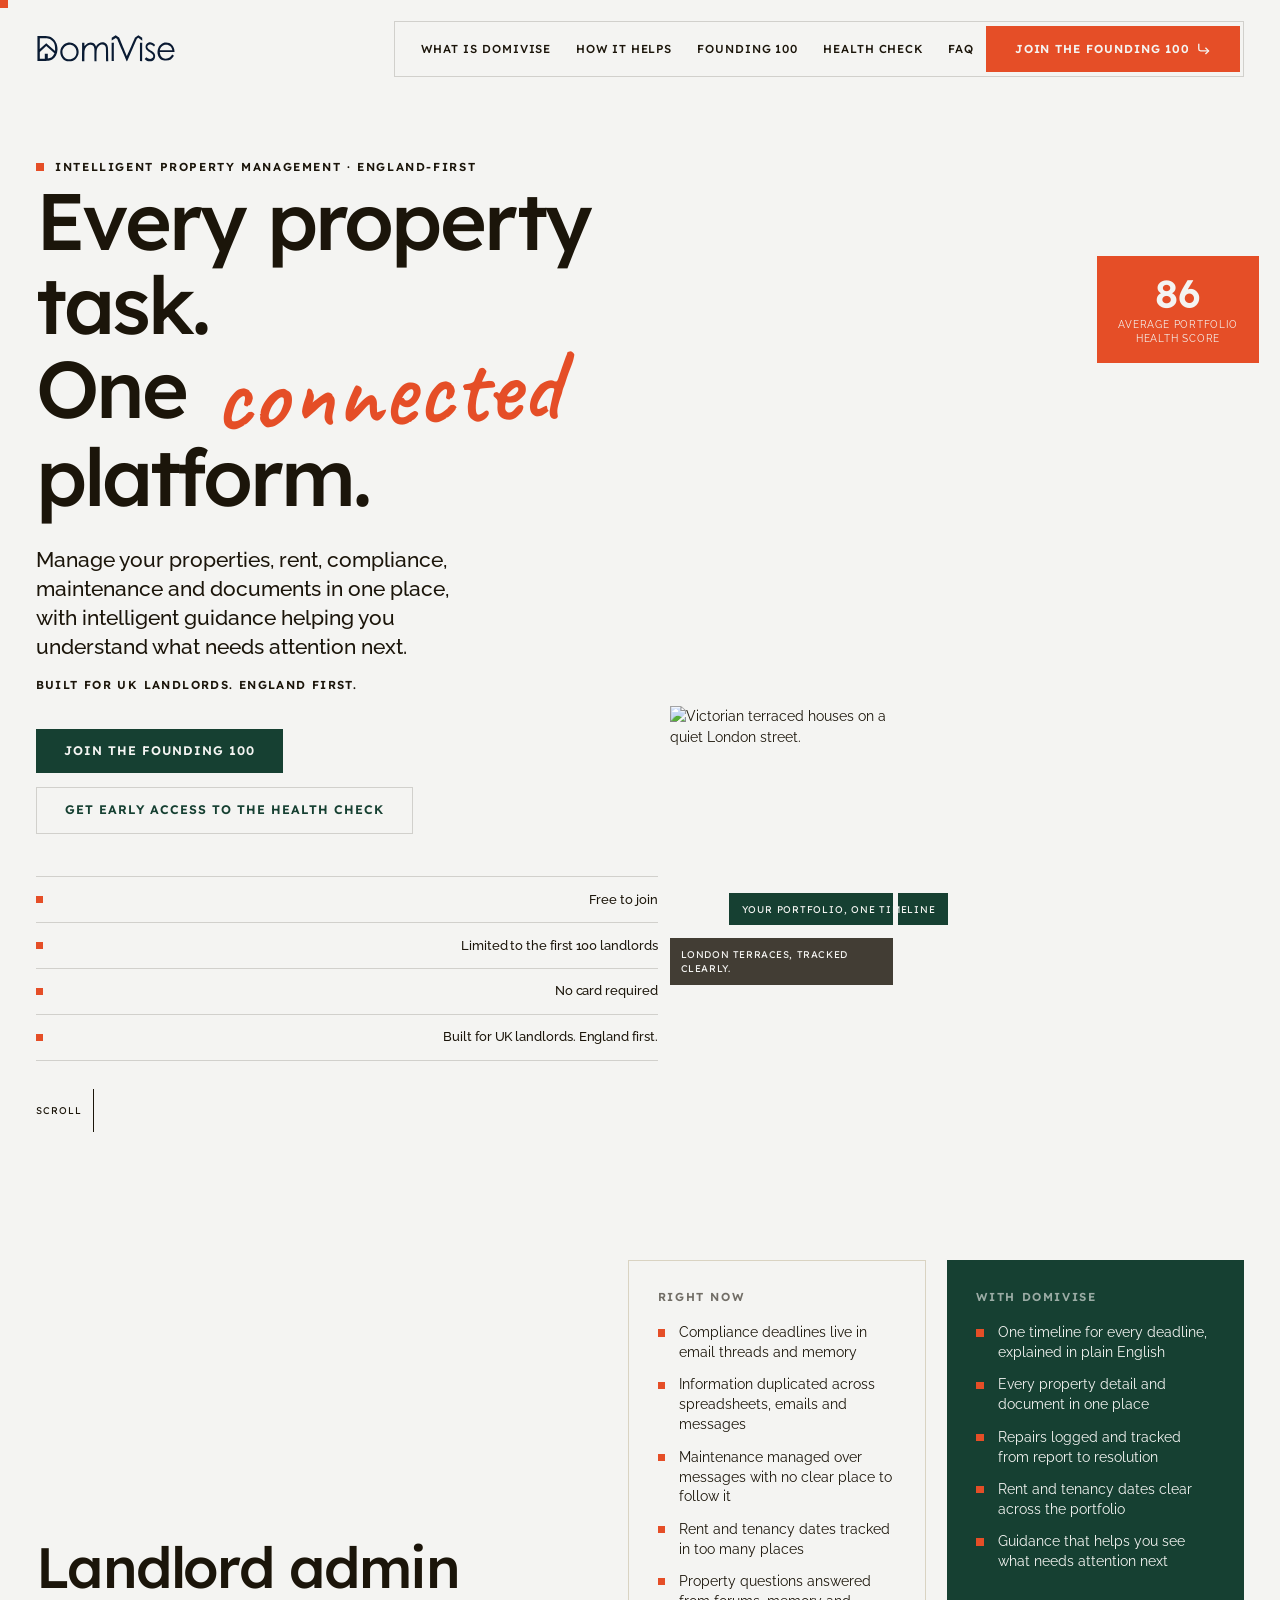
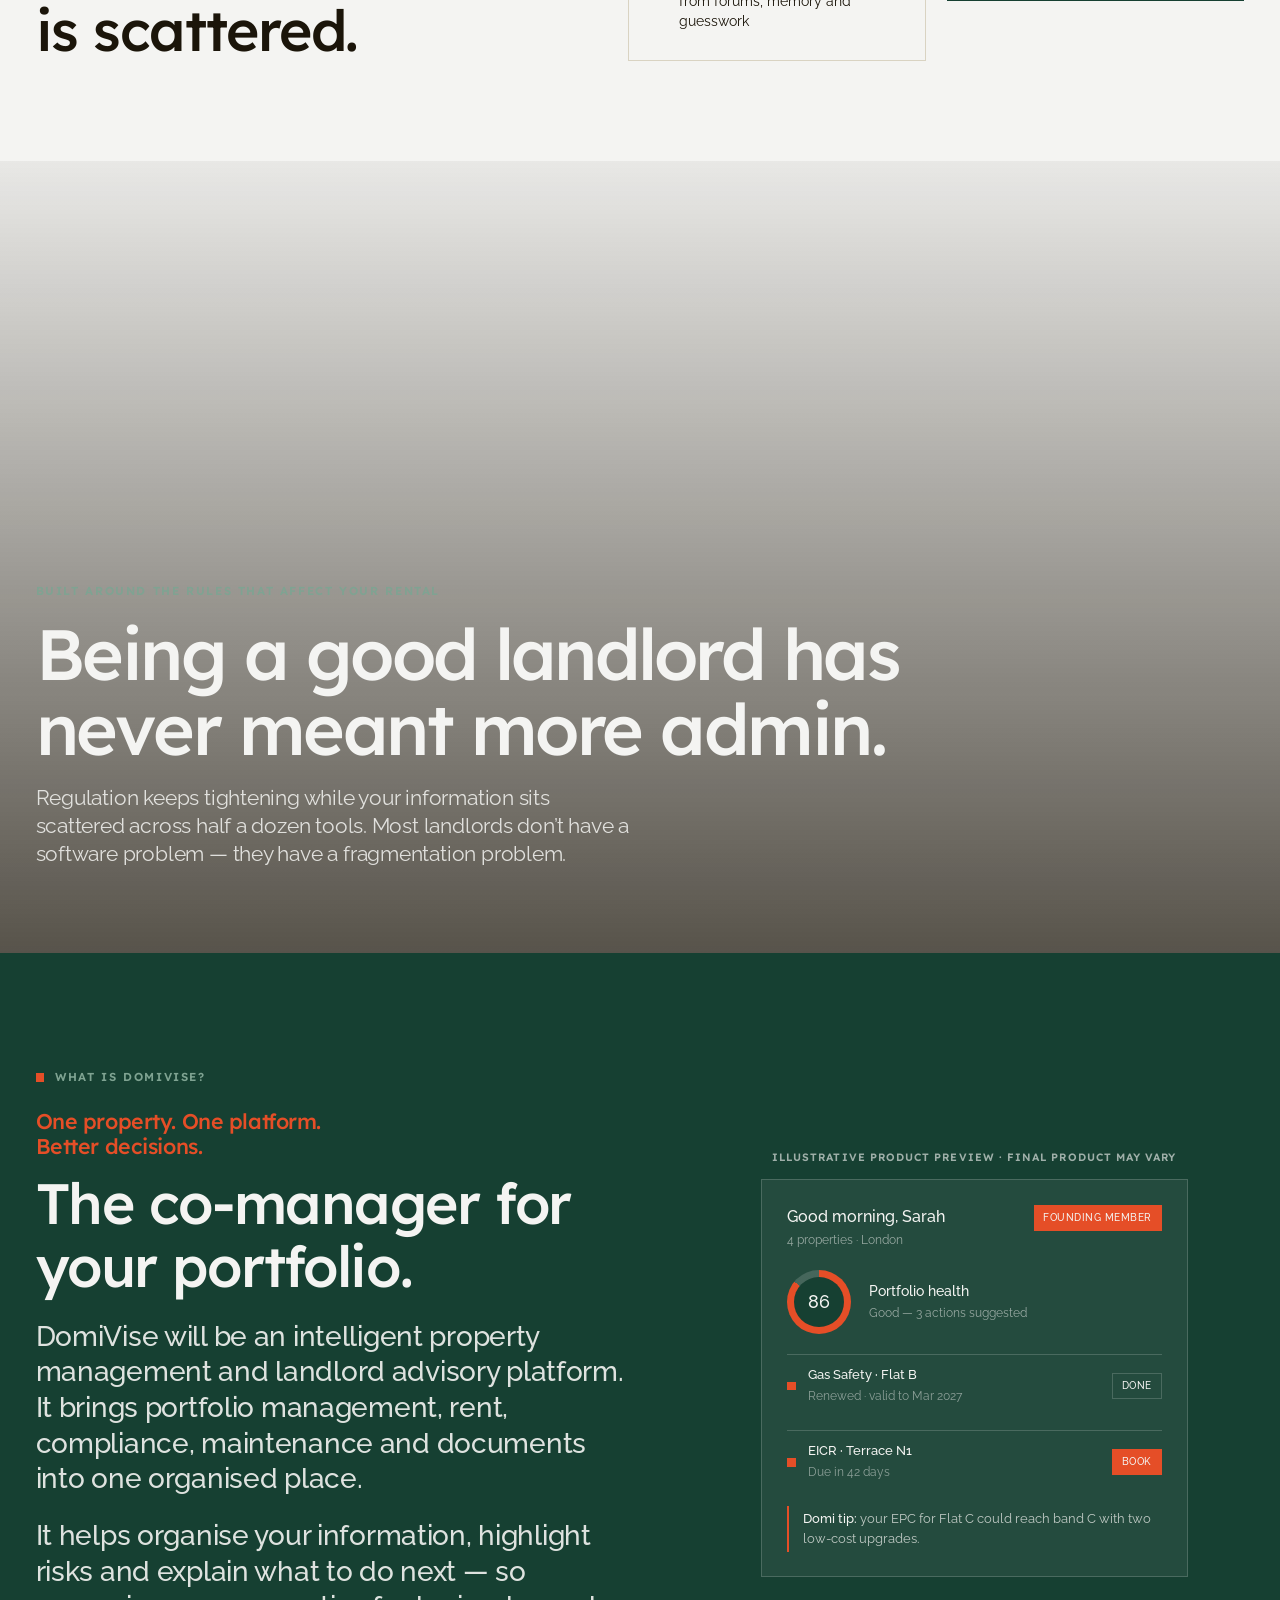
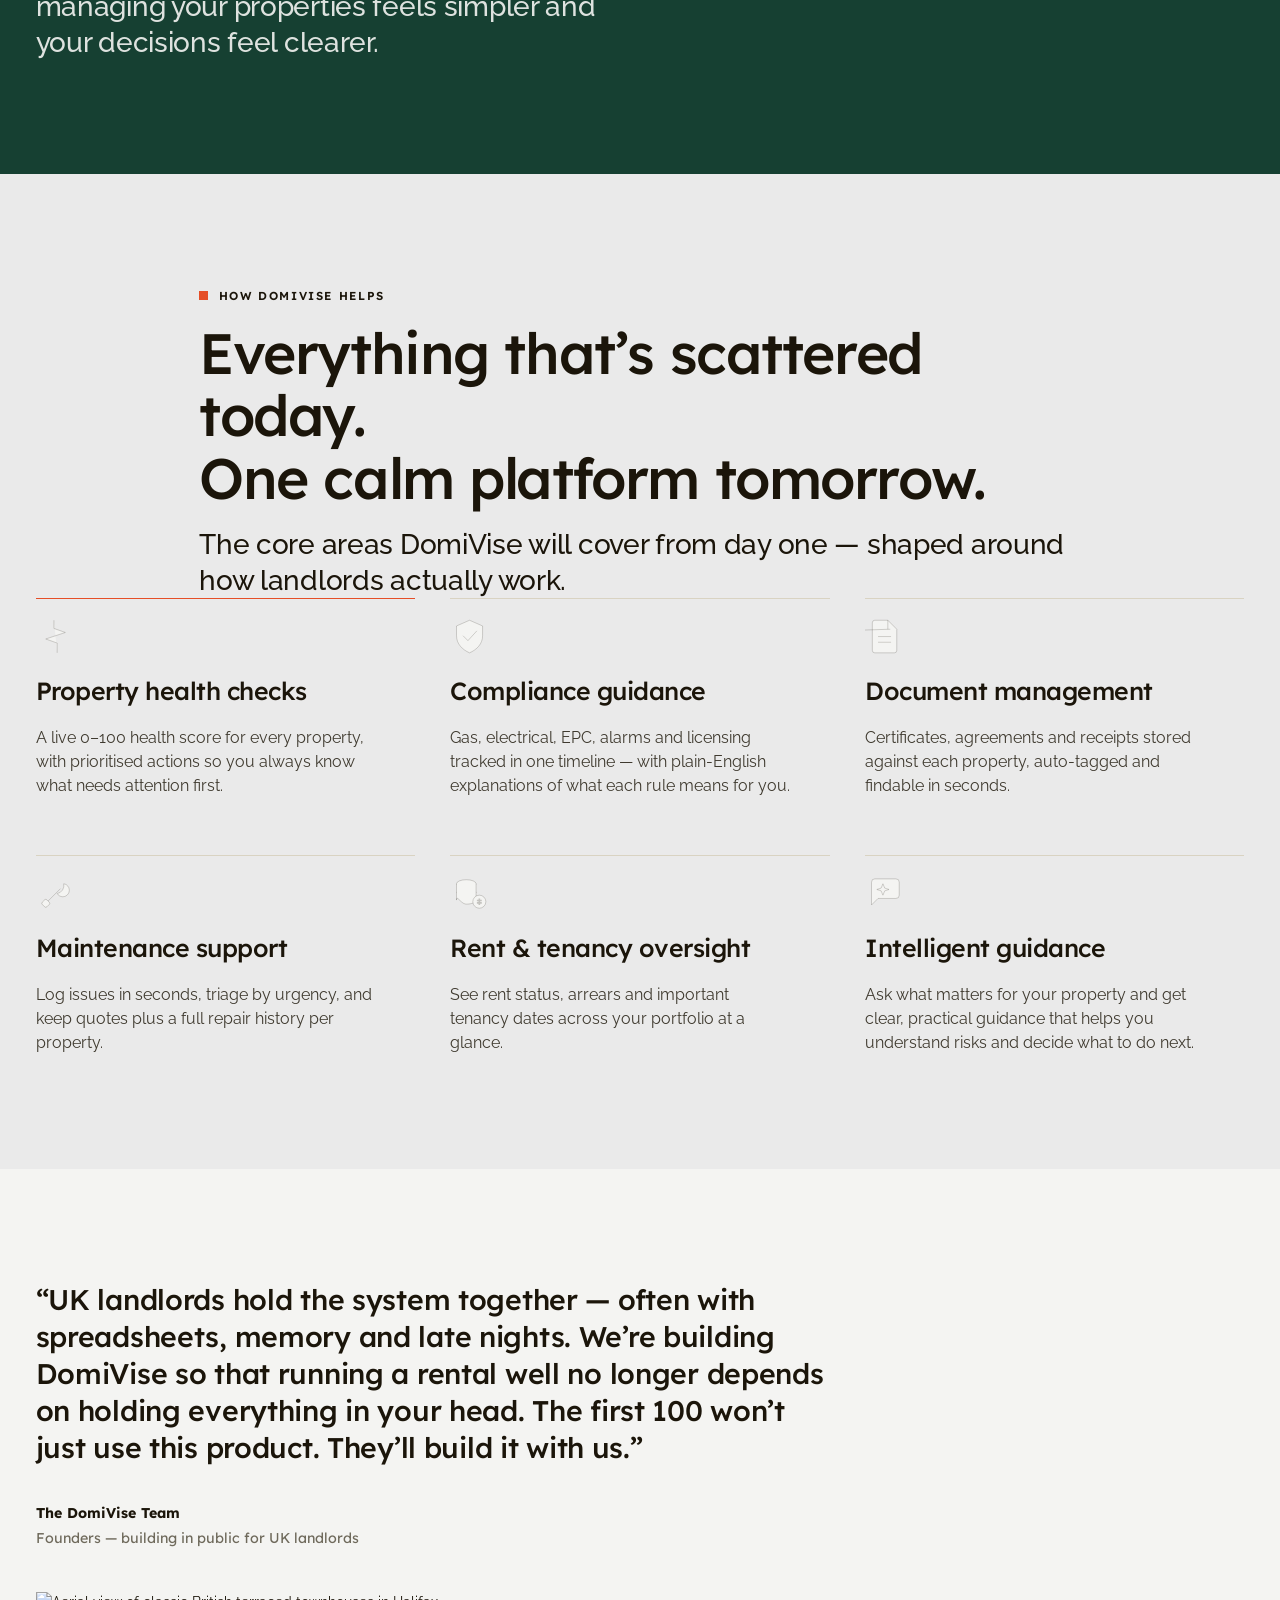
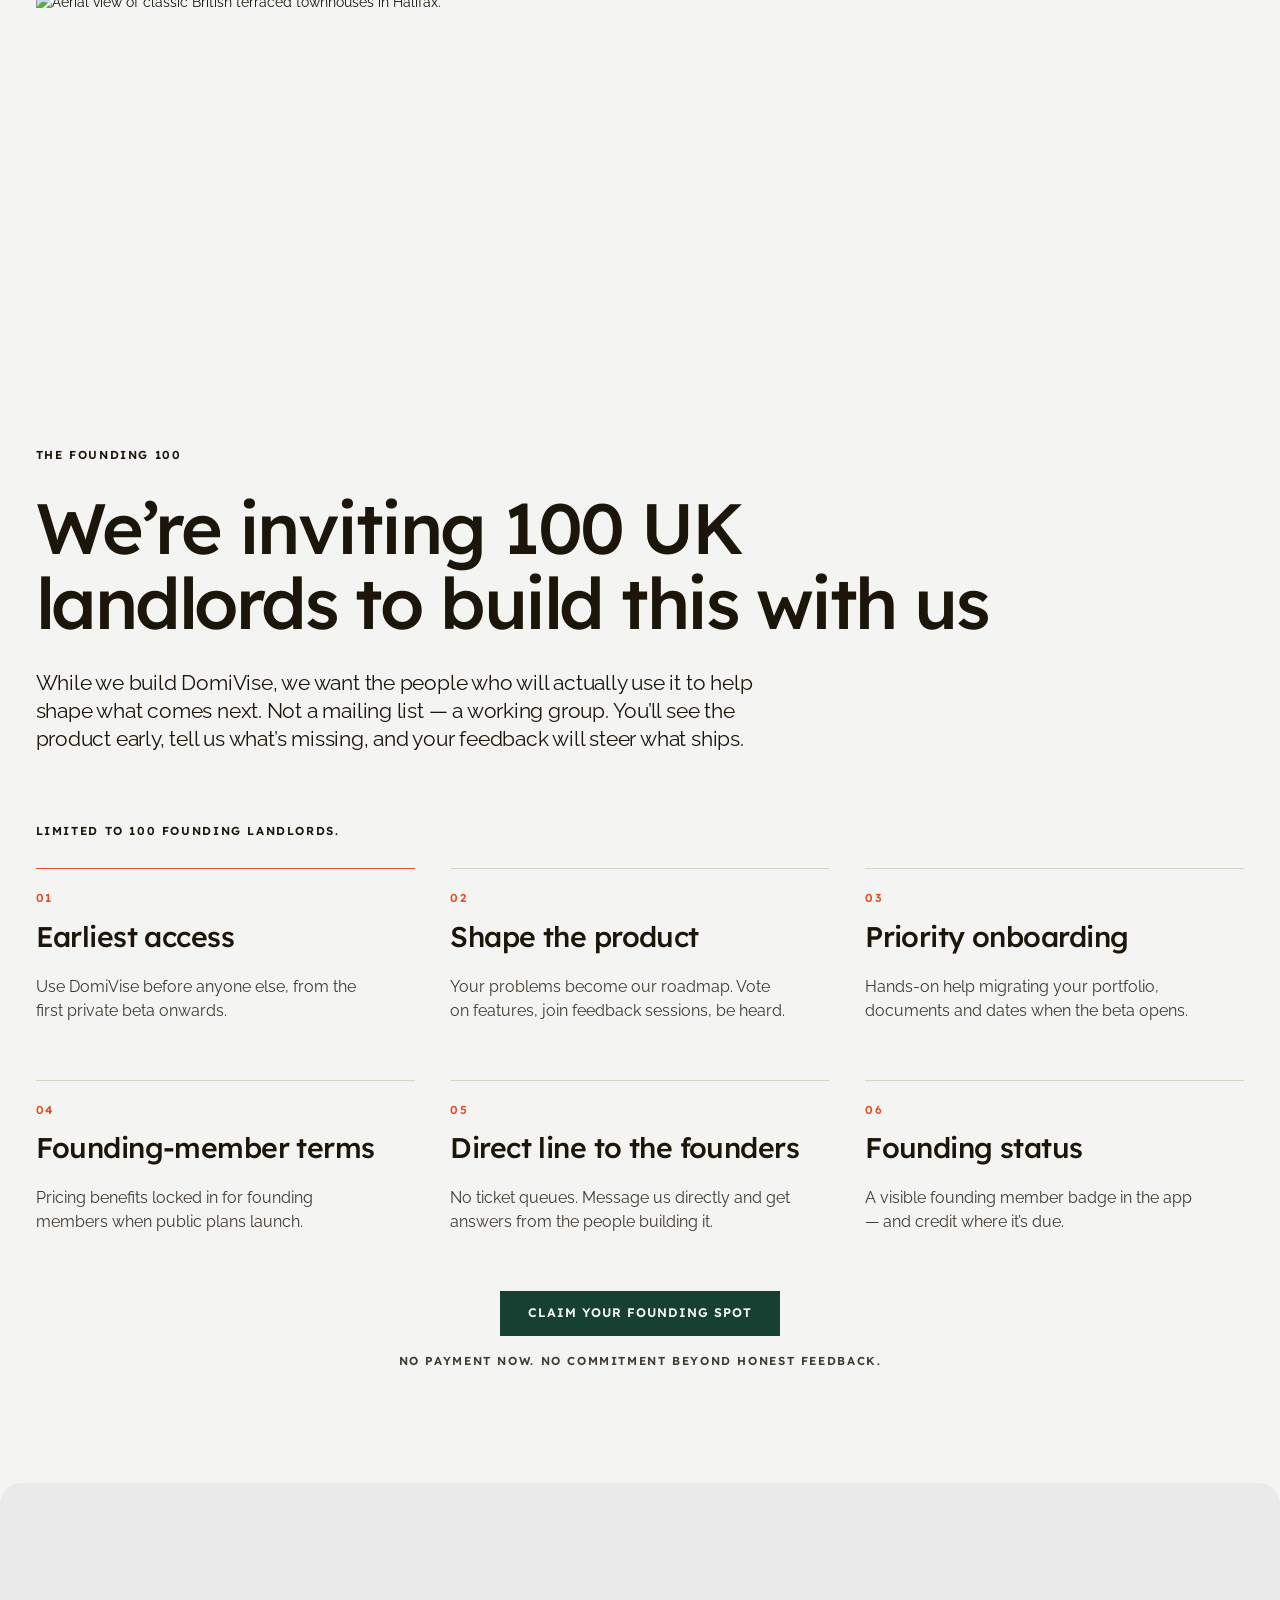
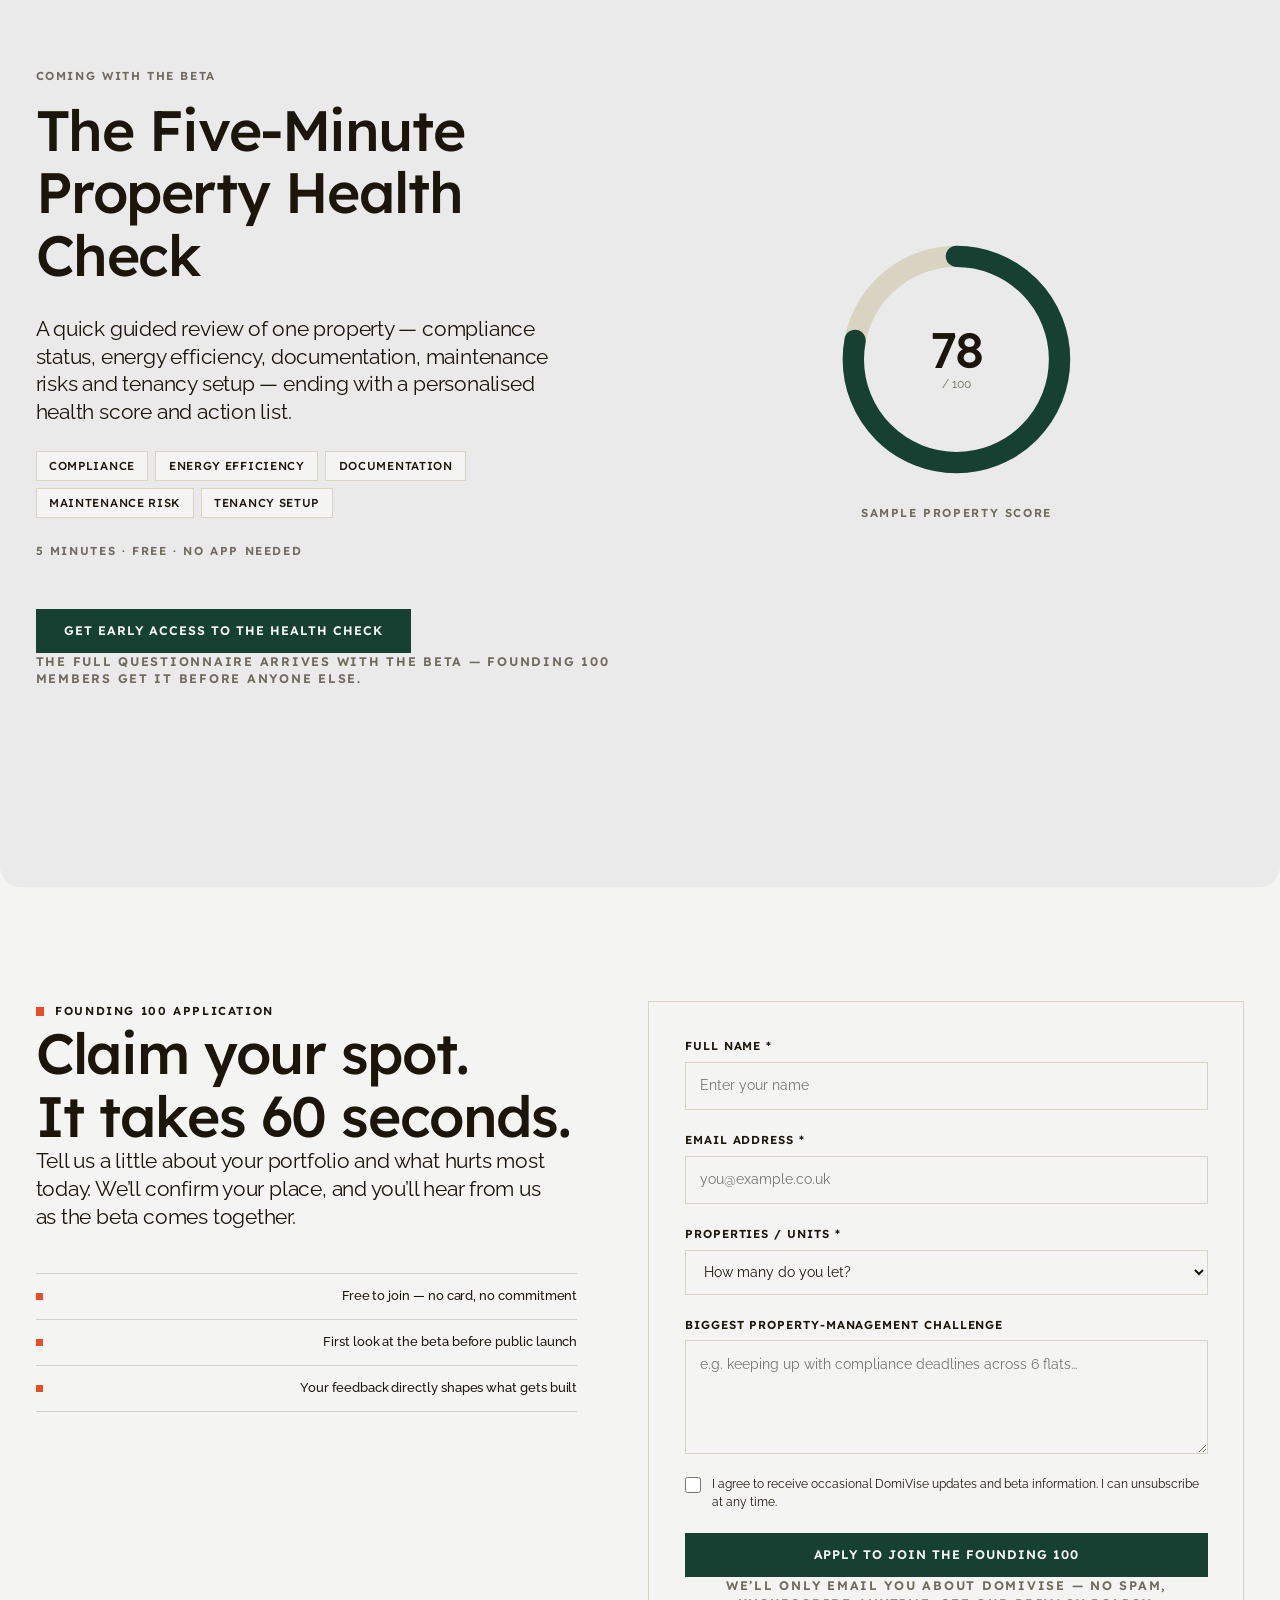
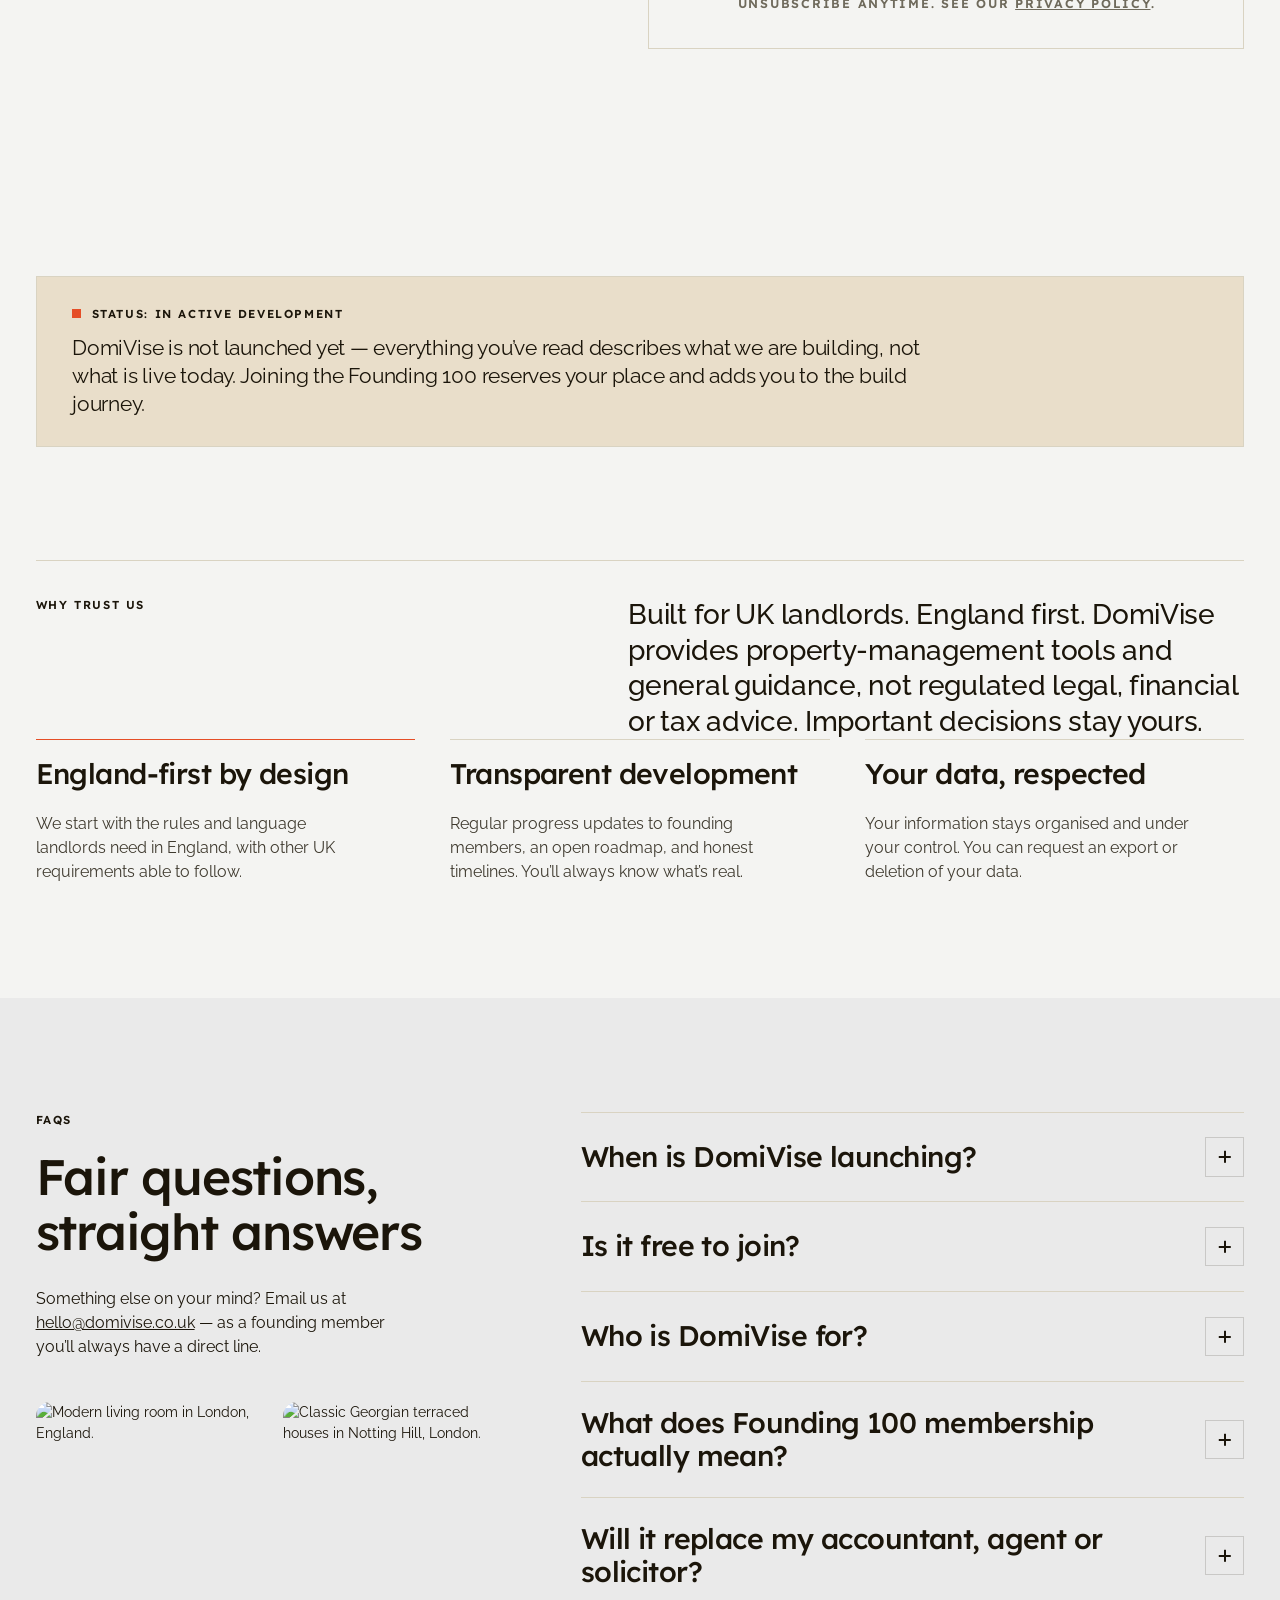
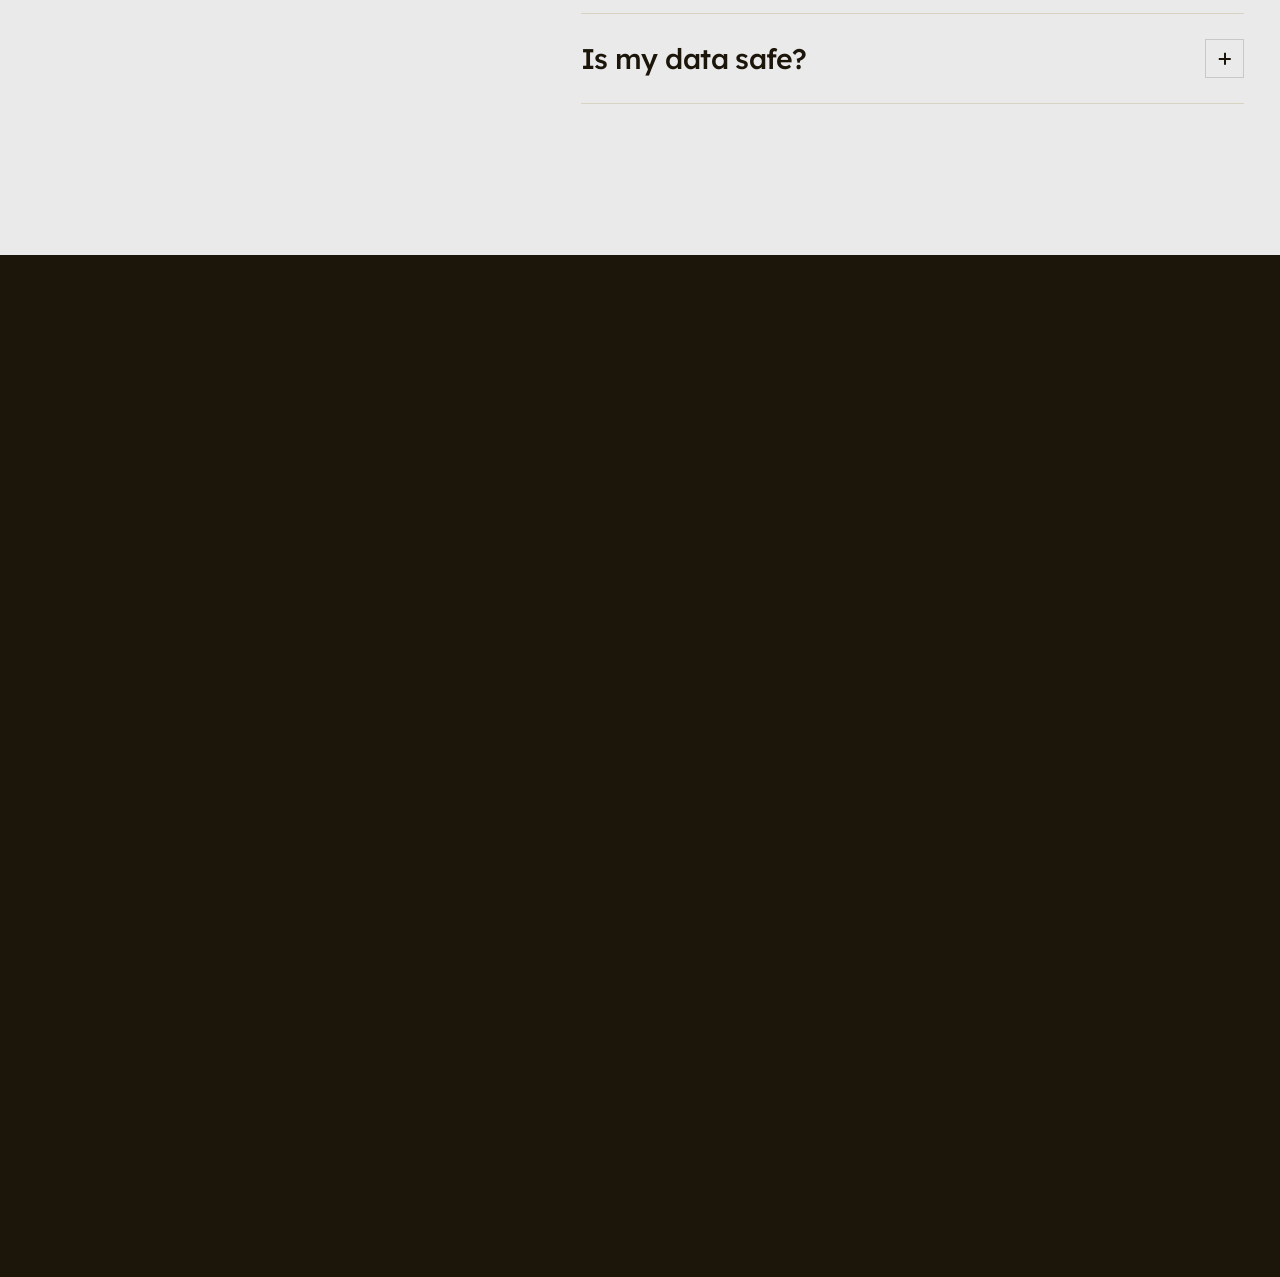
==== index.html @ 7ff322cb "Stabilize responsive scroll behavior" ====
<!DOCTYPE html>
<html lang="en-GB">
<head>
  <meta charset="utf-8" />
  <title>DomiVise | Intelligent Property Management for UK Landlords — Join the Founding 100</title>
  <meta name="description" content="DomiVise brings portfolio management, rent, compliance, maintenance, documents and intelligent guidance into one calm place for UK landlords." />
  <meta name="viewport" content="width=device-width, initial-scale=1" />
  <link rel="preconnect" href="https://fonts.googleapis.com" />
  <link rel="preconnect" href="https://fonts.gstatic.com" crossorigin />
  <link rel="preconnect" href="https://cdnjs.cloudflare.com" crossorigin />
  <link href="https://fonts.googleapis.com/css2?family=Lexend:wght@300;400;500;600;700&family=Raleway:ital,wght@0,400;0,500;0,600;0,700;1,400&family=Caveat:wght@500;600&display=swap" rel="stylesheet" media="print" onload="this.media='all'" />
  <noscript><link rel="stylesheet" href="https://fonts.googleapis.com/css2?family=Lexend:wght@300;400;500;600;700&family=Raleway:ital,wght@0,400;0,500;0,600;0,700;1,400&family=Caveat:wght@500;600&display=swap" /></noscript>
  <link rel="stylesheet" href="css/styles.css" />
  <link rel="stylesheet" href="css/pages.css" />
  <link rel="stylesheet" href="css/domivise.css" />
  <link rel="stylesheet" href="css/bellhop.css" />
  <link rel="icon" type="image/svg+xml" href="img/favicon.svg" />
  <script type="application/ld+json">
  {
    "@context": "https://schema.org",
    "@graph": [
      {
        "@type": "Organization",
        "name": "DomiVise",
        "url": "https://domivise.co.uk/",
        "description": "Intelligent property management and landlord advisory platform built England-first for UK landlords.",
        "email": "hello@domivise.co.uk"
      },
      {
        "@type": "FAQPage",
        "mainEntity": [
          {
            "@type": "Question",
            "name": "When is DomiVise launching?",
            "acceptedAnswer": { "@type": "Answer", "text": "DomiVise is in active development. Founding 100 members get access to the private beta first, with the public launch following once their feedback has shaped the product." }
          },
          {
            "@type": "Question",
            "name": "Is it free to join the Founding 100?",
            "acceptedAnswer": { "@type": "Answer", "text": "Yes. Joining costs nothing and commits you to nothing. No card details, no obligation." }
          },
          {
            "@type": "Question",
            "name": "Who is DomiVise for?",
            "acceptedAnswer": { "@type": "Answer", "text": "UK landlords managing anything from a first flat to a multi-property portfolio." }
          },
          {
            "@type": "Question",
            "name": "Is DomiVise available now?",
            "acceptedAnswer": { "@type": "Answer", "text": "Not yet. The app is in development — this page is where early access begins." }
          }
        ]
      }
    ]
  }
  </script>
</head>
<body>

  <main class="page-wrapper">

    <!-- ============ HERO ============ -->
    <header class="section hero">
      <div class="hero_media-bg" aria-hidden="true">
        <img src="https://images.pexels.com/videos/27745691/pexels-photo-27745691.jpeg?auto=compress&cs=tinysrgb&fit=crop&h=900&w=1600" alt="" loading="eager" />
        <div class="hero_media-bg-veil"></div>
      </div>

      <div class="container hero_top">
        <div class="hero_copy">
          <p class="category-label" data-block><span class="category-label_square"></span>Intelligent property management · England-first</p>
          <h1 class="display-1" data-lines>Every property task.<br />One <span class="handwritten">connected</span> platform.</h1>
          <p class="hero_subtitle" data-block>Manage your properties, rent, compliance, maintenance and documents in one place, with intelligent guidance helping you understand what needs attention next.</p>
          <p class="hero_scope" data-block>Built for UK landlords. England first.</p>
          <div class="hero_ctas" data-block>
            <a class="btn btn_primary" href="#join"><span class="btn_text"><span class="btn_label">Join the Founding 100</span><span class="btn_label is-duplicate" aria-hidden="true">Join the Founding 100</span></span></a>
            <a class="btn btn_secondary" href="#join" data-source="health-check"><span class="btn_text"><span class="btn_label">Get early access to the health check</span><span class="btn_label is-duplicate" aria-hidden="true">Get early access to the health check</span></span></a>
          </div>
          <ul class="hero_list" data-children>
            <li>Free to join</li>
            <li>Limited to the first 100 landlords</li>
            <li>No card required</li>
            <li>Built for UK landlords. England first.</li>
          </ul>
        </div>

        <div class="hero_media" data-block>
          <figure class="hero_media-main" data-reveal>
            <video src="https://videos.pexels.com/video-files/27745691/12217557_1280_720_30fps.mp4" poster="https://images.pexels.com/videos/27745691/pexels-photo-27745691.jpeg?auto=compress&cs=tinysrgb&fit=crop&h=900&w=1600" autoplay muted loop playsinline preload="metadata"></video>
            <figcaption class="hero_media-tag">Your portfolio, one timeline</figcaption>
          </figure>
          <figure class="hero_media-card" data-reveal>
            <img src="https://images.pexels.com/photos/3639504/pexels-photo-3639504.jpeg?auto=compress&cs=tinysrgb&w=700" alt="Victorian terraced houses on a quiet London street." loading="lazy" />
            <figcaption>London terraces, tracked clearly.</figcaption>
          </figure>
          <div class="hero_stat" data-reveal>
            <strong>86</strong>
            <span>average portfolio<br />health score</span>
          </div>
        </div>
      </div>

      <a class="hero_scroll" href="#difference" data-block>
        <span>Scroll</span>
        <span class="hero_scroll-line"></span>
      </a>
    </header>

    <!-- ============ SCATTERED / BEFORE-AFTER ============ -->
    <section class="section difference" id="difference">
      <div class="container difference_intro">
        <h2 class="h2" data-lines>Landlord admin<br />is scattered.</h2>
        <div class="dv-compare" data-children>
          <div class="dv-card">
            <p class="label">Right now</p>
            <ul class="dv-card-list">
              <li>Compliance deadlines live in email threads and memory</li>
              <li>Information duplicated across spreadsheets, emails and messages</li>
              <li>Maintenance managed over messages with no clear place to follow it</li>
              <li>Rent and tenancy dates tracked in too many places</li>
              <li>Property questions answered from forums, memory and guesswork</li>
            </ul>
          </div>
          <div class="dv-card dv-card_dark">
            <p class="label">With DomiVise</p>
            <ul class="dv-card-list">
              <li>One timeline for every deadline, explained in plain English</li>
              <li>Every property detail and document in one place</li>
              <li>Repairs logged and tracked from report to resolution</li>
              <li>Rent and tenancy dates clear across the portfolio</li>
              <li>Guidance that helps you see what needs attention next</li>
            </ul>
          </div>
        </div>
      </div>
    </section>

    <!-- ============ FULL-BLEED VIDEO ============ -->
    <section class="section cine">
      <div class="cine_media" data-reveal>
        <video src="https://videos.pexels.com/video-files/27745691/12217557_1280_720_30fps.mp4" poster="https://images.pexels.com/videos/27745691/pexels-photo-27745691.jpeg?auto=compress&cs=tinysrgb&fit=crop&h=900&w=1600" autoplay muted loop playsinline preload="metadata" data-parallax></video>
        <div class="cine_veil"></div>
      </div>
      <div class="container cine_copy">
        <p class="label" data-block>Built around the rules that affect your rental</p>
        <h2 class="display-2" data-lines>Being a good landlord has never meant more admin.</h2>
        <p class="subtitle-2" data-block>Regulation keeps tightening while your information sits scattered across half a dozen tools. Most landlords don&rsquo;t have a software problem — they have a fragmentation problem.</p>
      </div>
    </section>

    <!-- ============ PRODUCT MOCK ============ -->
    <section class="section product" id="platform">
      <div class="container product_grid">
        <div class="product_copy">
          <p class="category-label" data-block><span class="category-label_square"></span>What is DomiVise?</p>
          <p class="dv-proposition" data-block>One property. One platform. Better decisions.</p>
          <h2 class="h2" data-lines>The co-manager for<br />your portfolio.</h2>
          <p class="subtitle-1" data-block>DomiVise will be an intelligent property management and landlord advisory platform. It brings portfolio management, rent, compliance, maintenance and documents into one organised place.</p>
          <p class="subtitle-1" data-block>It helps organise your information, highlight risks and explain what to do next — so managing your properties feels simpler and your decisions feel clearer.</p>
        </div>
        <div class="product_media" data-block>
          <p class="dv-preview-label">Illustrative product preview · final product may vary</p>
          <div class="dv-mock dv-anim" role="img" aria-label="Illustrative DomiVise dashboard preview: portfolio health, gas safety renewed, EICR due and a Domi insight about the EPC.">
            <div class="dv-mock_head">
              <div>
                <strong>Good morning, Sarah</strong>
                <span>4 properties &middot; London</span>
              </div>
              <em class="dv-pill dv-pill_yellow">Founding member</em>
            </div>
            <div class="dv-mock_score">
              <span class="dv-score-ring"><b>86</b></span>
              <div>
                <strong>Portfolio health</strong>
                <span>Good &mdash; 3 actions suggested</span>
              </div>
            </div>
            <div class="dv-mock_row">
              <span class="dv-square"></span>
              <div><strong>Gas Safety &middot; Flat B</strong><span>Renewed &middot; valid to Mar 2027</span></div>
              <em class="dv-pill">Done</em>
            </div>
            <div class="dv-mock_row">
              <span class="dv-square"></span>
              <div><strong>EICR &middot; Terrace N1</strong><span>Due in 42 days</span></div>
              <em class="dv-pill dv-pill_yellow">Book</em>
            </div>
            <div class="dv-mock_tip">
              <p><strong>Domi tip:</strong> your EPC for Flat C could reach band C with two low-cost upgrades.</p>
            </div>
          </div>
        </div>
      </div>
    </section>

    <!-- ============ FEATURES ============ -->
    <section class="section tabs bg-grey-150" id="features">
      <div class="container how_header">
        <p class="category-label" data-block><span class="category-label_square"></span>How DomiVise helps</p>
        <h2 class="h2" data-lines>Everything that&rsquo;s scattered today.<br />One calm platform tomorrow.</h2>
        <p class="subtitle-1" data-block>The core areas DomiVise will cover from day one — shaped around how landlords actually work.</p>
      </div>
      <div class="tabs_grid container dv-feature-grid" data-children>
        <div class="tab is-active" data-tab>
          <div class="rule" data-rule></div>
          <svg class="tab_icon" viewBox="0 0 48 48" fill="#EDE8E4" stroke="#252324" stroke-opacity="0.2" xmlns="http://www.w3.org/2000/svg"><polyline points="4 26 14 26 19 12 27 36 32 22 44 22"/></svg>
          <h3 class="h5">Property health checks</h3>
          <p class="body-medium">A live 0&ndash;100 health score for every property, with prioritised actions so you always know what needs attention first.</p>
        </div>
        <div class="tab" data-tab>
          <div class="rule" data-rule></div>
          <svg class="tab_icon" viewBox="0 0 48 48" fill="#EDE8E4" stroke="#252324" stroke-opacity="0.2" xmlns="http://www.w3.org/2000/svg"><path d="M24 4 L40 11 V23 C40 33 33 40 24 44 C15 40 8 33 8 23 V11 Z"/><polyline points="16 23 22 29 33 17"/></svg>
          <h3 class="h5">Compliance guidance</h3>
          <p class="body-medium">Gas, electrical, EPC, alarms and licensing tracked in one timeline &mdash; with plain-English explanations of what each rule means for you.</p>
        </div>
        <div class="tab" data-tab>
          <div class="rule" data-rule></div>
          <svg class="tab_icon" viewBox="0 0 48 48" fill="#EDE8E4" stroke="#252324" stroke-opacity="0.2" xmlns="http://www.w3.org/2000/svg"><path d="M28 4 H12 A3 3 0 0 0 9 7 V41 A3 3 0 0 0 12 44 H36 A3 3 0 0 0 39 41 V15 Z"/><line x1="28" y1="4" x2="28" y2="15"/><line x2="31" y1="16" x2="39" y2="15"/><line x1="16" y1="24" x2="32" y2="24"/><line x1="16" y1="31" x2="32" y2="31"/></svg>
          <h3 class="h5">Document management</h3>
          <p class="body-medium">Certificates, agreements and receipts stored against each property, auto-tagged and findable in seconds.</p>
        </div>
        <div class="tab" data-tab>
          <div class="rule" data-rule></div>
          <svg class="tab_icon" viewBox="0 0 48 48" fill="#EDE8E4" stroke="#252324" stroke-opacity="0.2" xmlns="http://www.w3.org/2000/svg"><path d="M14 34 L30 18"/><path d="M30 18 a8 8 0 1 0 8 -12 a10 10 0 0 1 -8 12 z" transform="translate(-4 6)"/><rect x="8" y="32" width="8" height="8" rx="2" transform="rotate(45 12 36)"/></svg>
          <h3 class="h5">Maintenance support</h3>
          <p class="body-medium">Log issues in seconds, triage by urgency, and keep quotes plus a full repair history per property.</p>
        </div>
        <div class="tab" data-tab>
          <div class="rule" data-rule></div>
          <svg class="tab_icon" viewBox="0 0 48 48" fill="#EDE8E4" stroke="#252324" stroke-opacity="0.2" xmlns="http://www.w3.org/2000/svg"><ellipse cx="20" cy="12" rx="12" ry="5"/><path d="M8 12 V22 C8 24.8 13.4 27 20 27 C26.6 27 32 24.8 32 22 V12"/><path d="M8 22 V32 C8 24.8 13.4 37 20 37 C26.6 37 32 34.8 32 32 V22"/><circle cx="36" cy="34" r="8"/><path d="M36 30 v8 M33 32.5 h6 M33 35.5 h6" stroke-width="2"/></svg>
          <h3 class="h5">Rent &amp; tenancy oversight</h3>
          <p class="body-medium">See rent status, arrears and important tenancy dates across your portfolio at a glance.</p>
        </div>
        <div class="tab" data-tab>
          <div class="rule" data-rule></div>
          <svg class="tab_icon" viewBox="0 0 48 48" fill="#EDE8E4" stroke="#252324" stroke-opacity="0.2" xmlns="http://www.w3.org/2000/svg"><path d="M42 26 a4 4 0 0 1 -4 4 H16 L8 38 V10 a4 4 0 0 1 4 -4 H38 a4 4 0 0 1 4 4 Z"/><path d="M22 12 l2.2 5.3 L29.5 19 l-5.3 1.7 L22 26 l-2.2-5.3 L14.5 19 l5.3-1.7 Z"/></svg>
          <h3 class="h5">Intelligent guidance</h3>
          <p class="body-medium">Ask what matters for your property and get clear, practical guidance that helps you understand risks and decide what to do next.</p>
        </div>
      </div>
    </section>

    <!-- ============ TESTIMONIAL ============ -->
    <section class="section testimonial">
      <blockquote class="testimonial_quote container">
        <p class="quote-style" data-lines>&ldquo;UK landlords hold the system together &mdash; often with spreadsheets, memory and late nights. We&rsquo;re building DomiVise so that running a rental well no longer depends on holding everything in your head. The first 100 won&rsquo;t just use this product. They&rsquo;ll build it with us.&rdquo;</p>
        <footer data-block><strong>The DomiVise Team</strong><span>Founders &mdash; building in public for UK landlords</span></footer>
      </blockquote>
      <div class="testimonial_bg" data-testimonial-media>
        <img src="https://images.pexels.com/videos/27745691/pexels-photo-27745691.jpeg?auto=compress&cs=tinysrgb&fit=crop&h=900&w=1600" alt="Aerial view of classic British terraced townhouses in Halifax." loading="lazy" />
        <div class="testimonial_cover"></div>
      </div>
    </section>

    <!-- ============ FOUNDING 100 ============ -->
    <section class="section founding" id="founding">
      <div class="container cs_header">
        <p class="label" data-block>The Founding 100</p>
        <h2 class="display-2" data-lines>We&rsquo;re inviting 100 UK landlords to build this with us</h2>
        <p class="subtitle-2 dv-founding-lead" data-block>While we build DomiVise, we want the people who will actually use it to help shape what comes next. Not a mailing list &mdash; a working group. You&rsquo;ll see the product early, tell us what&rsquo;s missing, and your feedback will steer what ships.</p>
        <div class="dv-spots" data-block>
          <p class="label">Limited to 100 founding landlords.</p>
        </div>
      </div>
      <div class="tabs_grid container dv-feature-grid dv-benefit-grid" data-children>
        <div class="tab is-active">
          <div class="rule" data-rule></div>
          <p class="label">01</p>
          <h3 class="h6">Earliest access</h3>
          <p class="body-medium">Use DomiVise before anyone else, from the first private beta onwards.</p>
        </div>
        <div class="tab">
          <div class="rule" data-rule></div>
          <p class="label">02</p>
          <h3 class="h6">Shape the product</h3>
          <p class="body-medium">Your problems become our roadmap. Vote on features, join feedback sessions, be heard.</p>
        </div>
        <div class="tab">
          <div class="rule" data-rule></div>
          <p class="label">03</p>
          <h3 class="h6">Priority onboarding</h3>
          <p class="body-medium">Hands-on help migrating your portfolio, documents and dates when the beta opens.</p>
        </div>
        <div class="tab">
          <div class="rule" data-rule></div>
          <p class="label">04</p>
          <h3 class="h6">Founding-member terms</h3>
          <p class="body-medium">Pricing benefits locked in for founding members when public plans launch.</p>
        </div>
        <div class="tab">
          <div class="rule" data-rule></div>
          <p class="label">05</p>
          <h3 class="h6">Direct line to the founders</h3>
          <p class="body-medium">No ticket queues. Message us directly and get answers from the people building it.</p>
        </div>
        <div class="tab">
          <div class="rule" data-rule></div>
          <p class="label">06</p>
          <h3 class="h6">Founding status</h3>
          <p class="body-medium">A visible founding member badge in the app &mdash; and credit where it&rsquo;s due.</p>
        </div>
      </div>
      <div class="container dv-center" data-block>
        <a class="btn btn_primary" href="#join"><span class="btn_text"><span class="btn_label">Claim your founding spot</span><span class="btn_label is-duplicate" aria-hidden="true">Claim your founding spot</span></span></a>
        <p class="label dv-note">No payment now. No commitment beyond honest feedback.</p>
      </div>
    </section>

    <!-- ============ HEALTH CHECK ============ -->
    <section class="section service bg-grey-150" id="health-check" data-service>
      <div class="container service_grid">
        <div>
          <p class="label" data-block>Coming with the beta</p>
          <h2 class="h2" data-lines>The Five-Minute<br />Property Health Check</h2>
          <p class="subtitle-2" data-block>A quick guided review of one property &mdash; compliance status, energy efficiency, documentation, maintenance risks and tenancy setup &mdash; ending with a personalised health score and action list.</p>
          <ul class="dv-chips" data-block>
            <li>Compliance</li>
            <li>Energy efficiency</li>
            <li>Documentation</li>
            <li>Maintenance risk</li>
            <li>Tenancy setup</li>
          </ul>
          <p class="label" data-block>5 minutes &middot; Free &middot; No app needed</p>
          <a class="btn btn_primary" data-block data-source="health-check" href="#join"><span class="btn_text"><span class="btn_label">Get early access to the health check</span><span class="btn_label is-duplicate" aria-hidden="true">Get early access to the health check</span></span></a>
          <p class="label dv-small" data-block>The full questionnaire arrives with the beta &mdash; Founding 100 members get it before anyone else.</p>
        </div>
        <div class="service_media" data-block>
          <div class="dv-hc dv-anim" role="img" aria-label="Sample property health score of 78 out of 100">
            <svg viewBox="0 0 140 140" class="dv-hc_ring">
              <circle cx="70" cy="70" r="58" fill="none" stroke="var(--grey-250)" stroke-width="12"/>
              <circle class="dv-hc_arc" cx="70" cy="70" r="58" fill="none" stroke="var(--dark-grey)" stroke-width="12" stroke-linecap="round" pathLength="100" stroke-dasharray="100" stroke-dashoffset="22" transform="rotate(-90 70 70)"/>
            </svg>
            <div class="dv-hc_center"><strong>78</strong><span>/ 100</span></div>
          </div>
          <p class="label dv-hc_caption">Sample property score</p>
        </div>
      </div>
    </section>

    <!-- ============ JOIN ============ -->
    <section class="section join" id="join">
      <div class="container dv-join-grid">
        <div class="dv-join-copy">
          <p class="category-label" data-block><span class="category-label_square"></span>Founding 100 application</p>
          <h2 class="h2" data-lines>Claim your spot.<br />It takes 60 seconds.</h2>
          <p class="subtitle-2" data-block>Tell us a little about your portfolio and what hurts most today. We&rsquo;ll confirm your place, and you&rsquo;ll hear from us as the beta comes together.</p>
          <ul class="hero_list dv-ticks" data-children>
            <li>Free to join &mdash; no card, no commitment</li>
            <li>First look at the beta before public launch</li>
            <li>Your feedback directly shapes what gets built</li>
          </ul>
        </div>
        <form class="dv-form" id="joinForm" novalidate data-block>
          <input type="text" name="_gotcha" tabindex="-1" autocomplete="off" class="dv-hp" aria-hidden="true" />
          <input type="hidden" name="Source" id="sourceField" value="landing-page" />
          <input type="hidden" name="Privacy-Notice-Version" value="2026-08-26" />
          <div class="field">
            <label for="fld-name">Full name *</label>
            <input id="fld-name" name="Name" type="text" placeholder="Enter your name" required maxlength="256" autocomplete="name" />
          </div>
          <div class="field">
            <label for="fld-email">Email address *</label>
            <input id="fld-email" name="Email" type="email" placeholder="you@example.co.uk" required maxlength="256" autocomplete="email" inputmode="email" />
          </div>
          <div class="field">
            <label for="fld-size">Properties / units *</label>
            <select id="fld-size" name="Portfolio-Size" required>
              <option value="" selected disabled>How many do you let?</option>
              <option value="1">1</option>
              <option value="2-4">2&ndash;4</option>
              <option value="5-10">5&ndash;10</option>
              <option value="11-25">11&ndash;25</option>
              <option value="26-50">26&ndash;50</option>
              <option value="50+">50+</option>
            </select>
          </div>
          <div class="field">
            <label for="fld-challenge">Biggest property-management challenge</label>
            <textarea id="fld-challenge" name="Challenge" rows="3" maxlength="2000" placeholder="e.g. keeping up with compliance deadlines across 6 flats&hellip;"></textarea>
          </div>
          <label class="dv-consent" for="fld-consent">
            <input id="fld-consent" name="Updates-Consent" type="checkbox" value="yes" required />
            <span>I agree to receive occasional DomiVise updates and beta information. I can unsubscribe at any time.</span>
          </label>
          <button type="submit" class="btn btn_primary dv-submit" id="submitBtn"><span class="btn_text"><span class="btn_label">Apply to join the Founding 100</span><span class="btn_label is-duplicate" aria-hidden="true">Apply to join the Founding 100</span></span></button>
          <p class="form-error">Please check the highlighted fields and try again.</p>
          <p class="label dv-small dv-center-text">We&rsquo;ll only email you about DomiVise &mdash; no spam, unsubscribe anytime. See our <a href="privacy.html">privacy policy</a>.</p>
        </form>
        <div class="form-success dv-success" id="joinSuccess" hidden>
          <h3 class="h6">Application received.</h3>
          <p>Welcome to the Founding 100. Keep an eye on your inbox &mdash; we&rsquo;ll be in touch with next steps as the beta comes together.</p>
          <p class="label">Any questions? <a href="mailto:hello@domivise.co.uk">hello@domivise.co.uk</a></p>
        </div>
      </div>
    </section>

    <!-- ============ TRUST ============ -->
    <section class="section trust" id="trust">
      <div class="container dv-status" data-block>
        <p class="category-label"><span class="category-label_square"></span>Status: in active development</p>
        <p class="subtitle-2">DomiVise is not launched yet &mdash; everything you&rsquo;ve read describes what we are building, not what is live today. Joining the Founding 100 reserves your place and adds you to the build journey.</p>
      </div>
      <div class="container difference_block">
        <p class="label" data-block>Why trust us</p>
        <p class="subtitle-1" data-block>Built for UK landlords. England first. DomiVise provides property-management tools and general guidance, not regulated legal, financial or tax advice. Important decisions stay yours.</p>
      </div>
      <div class="tabs_grid container dv-feature-grid" data-children>
        <div class="tab is-active">
          <div class="rule" data-rule></div>
          <h3 class="h6">England-first by design</h3>
          <p class="body-medium">We start with the rules and language landlords need in England, with other UK requirements able to follow.</p>
        </div>
        <div class="tab">
          <div class="rule" data-rule></div>
          <h3 class="h6">Transparent development</h3>
          <p class="body-medium">Regular progress updates to founding members, an open roadmap, and honest timelines. You&rsquo;ll always know what&rsquo;s real.</p>
        </div>
        <div class="tab">
          <div class="rule" data-rule></div>
          <h3 class="h6">Your data, respected</h3>
          <p class="body-medium">Your information stays organised and under your control. You can request an export or deletion of your data.</p>
        </div>
      </div>
    </section>

    <!-- ============ FAQ ============ -->
    <section class="section faq bg-grey-150" id="faq">
      <div class="container faq_grid">
        <div class="faq_side">
          <p class="label" data-block>FAQs</p>
          <h2 class="h3" data-lines>Fair questions,<br />straight answers</h2>
          <p class="body-medium dv-faq-note" data-block>Something else on your mind? Email us at <a href="mailto:hello@domivise.co.uk">hello@domivise.co.uk</a> &mdash; as a founding member you&rsquo;ll always have a direct line.</p>
          <div class="faq_images" data-children>
            <img src="https://images.pexels.com/photos/12742348/pexels-photo-12742348.jpeg?auto=compress&cs=tinysrgb&w=900" alt="Modern living room in London, England." width="900" height="1350" loading="lazy" data-parallax />
            <img src="https://images.pexels.com/photos/18729217/pexels-photo-18729217.jpeg?auto=compress&cs=tinysrgb&w=900" alt="Classic Georgian terraced houses in Notting Hill, London." width="900" height="1350" loading="lazy" />
          </div>
        </div>
        <div class="faq_list" data-accordion data-children>
          <details class="accordion_item">
            <summary><h3 class="h6">When is DomiVise launching?</h3><span class="accordion_icon"></span></summary>
            <div class="accordion_body body-medium"><p>The app is in active development now. Founding 100 members get access to the private beta first; public launch follows once their feedback has shaped the product. We share progress openly with members rather than promising a date we might miss.</p></div>
          </details>
          <details class="accordion_item">
            <summary><h3 class="h6">Is it free to join?</h3><span class="accordion_icon"></span></summary>
            <div class="accordion_body body-medium"><p>Completely. Joining costs nothing and commits you to nothing &mdash; no card details, no contract. You&rsquo;re reserving a place and agreeing to tell us what you think.</p></div>
          </details>
          <details class="accordion_item">
            <summary><h3 class="h6">Who is DomiVise for?</h3><span class="accordion_icon"></span></summary>
          <div class="accordion_body body-medium"><p>UK landlords managing anything from a first flat to a multi-property portfolio. If compliance, maintenance, rent or paperwork takes more of your time than it should, DomiVise is being built for you.</p></div>
          </details>
          <details class="accordion_item">
            <summary><h3 class="h6">What does Founding 100 membership actually mean?</h3><span class="accordion_icon"></span></summary>
            <div class="accordion_body body-medium"><p>You join before launch, use the product as it develops, and help decide what gets built. In return: earliest access, priority onboarding, direct access to the founders, founding-member pricing benefits and permanent recognition as one of the first 100.</p></div>
          </details>
          <details class="accordion_item">
            <summary><h3 class="h6">Will it replace my accountant, agent or solicitor?</h3><span class="accordion_icon"></span></summary>
            <div class="accordion_body body-medium"><p>No. DomiVise organises your portfolio and gives clear general guidance grounded in UK rules &mdash; but it doesn&rsquo;t replace regulated professional advice for legal, tax or financial decisions. Think of it as the system that keeps everything, and everyone, on track.</p></div>
          </details>
          <details class="accordion_item">
            <summary><h3 class="h6">Is my data safe?</h3><span class="accordion_icon"></span></summary>
            <div class="accordion_body body-medium"><p>Privacy is built in from the start: your data is never sold, and you can request an export or deletion at any time. Full details are in our <a href="privacy.html">privacy policy</a>.</p></div>
          </details>
        </div>
      </div>
    </section>

  </main>

  <script src="js/layout.js" defer></script>
  <script src="js/main.js" defer></script>
  <script src="js/domivise.js" defer></script>
  <script src="js/bellhop.js" defer></script>
  <script src="js/vendor-motion.js" defer></script>
</body>
</html>
---- css/styles.css ----
:root {
  --white: #FEFBF6;
  --black: #1A1A1A;
  --dark-grey: #252324;
  --yellow: #FFEC88;
  --paper-yellow: #FFFCE0;
  --grey-750: #413E40;
  --grey-550: #7A7772;
  --grey-350: #CECBBF;
  --grey-250: #DCD5CD;
  --grey-150: #EDE8E4;
  --grey-100: #F6F3EE;
  --stroke-dark: rgba(37, 35, 36, 0.2);
  --stroke-white: rgba(254, 251, 246, 0.2);
  --ease: cubic-bezier(0.21, 1, 0.34, 1);
  --speed: 0.45s;
  --radius-xs: 0.25rem;
  --radius-sm: 0.5rem;
}

*,
*::before,
*::after {
  box-sizing: border-box;
  margin: 0;
  padding: 0;
}

html {
  background-color: var(--black);
}

html.lenis,
html.lenis body {
  height: auto;
}
.lenis.lenis-smooth {
  scroll-behavior: auto !important;
}
.lenis.lenis-stopped {
  overflow: hidden;
}

@media only screen and (min-width: 992px) {
  html { font-size: 1.1111vw; }
}

@media only screen and (max-width: 991px) and (min-width: 767px) {
  html { font-size: 1.4111vw; }
}

@media only screen and (max-width: 375px) {
  html { font-size: 4.26666vw; }
}

body {
  font-family: "Instrument Sans", Arial, sans-serif;
  -webkit-font-smoothing: antialiased;
  text-rendering: optimizeLegibility;
  background-color: var(--black);
  color: var(--black);
  line-height: 1.5;
  overscroll-behavior: none;
}

img, svg, video {
  display: block;
  max-width: 100%;
}

a { color: inherit; }
ul { list-style: none; }

button {
  font: inherit;
  color: inherit;
  background: none;
  border: none;
  cursor: pointer;
}

::selection {
  background: var(--yellow);
  color: var(--dark-grey);
}
::-webkit-scrollbar { width: 8px; }
::-webkit-scrollbar-track { background: var(--black); }
::-webkit-scrollbar-thumb { background: var(--yellow); border-radius: 8px; }

.container {
  width: 100%;
  max-width: calc(100% - 5rem);
  margin-inline: auto;
}

.bg-paper-yellow { background-color: var(--paper-yellow); }
.bg-grey-150 { background-color: var(--grey-150); }
.bg-primary-yellow { background-color: var(--yellow); }
.bg-black { background-color: var(--black); }
.bg-dark-grey { background-color: var(--dark-grey); }
.text-white { color: var(--white); }
.text-dark-grey { color: var(--dark-grey); }

.display-1 { font-size: 5.625rem; line-height: 1.05; letter-spacing: -0.04em; font-weight: 500; }
.display-2 { font-size: 5rem; line-height: 1.05; letter-spacing: -0.04em; font-weight: 500; }
.h2 { font-size: 4rem; line-height: 1.1; letter-spacing: -0.03em; font-weight: 500; }
.h3 { font-size: 3.5rem; line-height: 1.1; letter-spacing: -0.03em; font-weight: 500; }
.h5 { font-size: 2.5rem; line-height: 1.1; letter-spacing: -0.02em; font-weight: 500; }
.h6 { font-size: 2rem; line-height: 1.15; letter-spacing: -0.02em; font-weight: 500; }

.subtitle-1 { font-size: 2rem; line-height: 1.25; font-weight: 500; letter-spacing: -0.01em; }
.subtitle-2 { font-size: 1.5rem; line-height: 1.3; font-weight: 400; letter-spacing: -0.01em; }
.body-medium { font-size: 1.125rem; line-height: 1.5; }

.label { font-size: 1rem; font-weight: 500; }
.label_style-1 { text-transform: uppercase; letter-spacing: 0.05em; }

.quote-style {
  font-size: 2rem;
  line-height: 1.3;
  font-weight: 500;
  letter-spacing: -0.01em;
}

.category-label {
  display: inline-flex;
  align-items: center;
  gap: 0.75rem;
  font-size: 1rem;
  font-weight: 500;
}
.category-label_square {
  width: 0.625rem;
  height: 0.625rem;
  background: var(--black);
  display: inline-block;
}

.section { padding-block: 8rem; }

.line { display: block; overflow: hidden; }
.line-inner { display: inline-block; will-change: transform; }
.rule {
  position: relative;
  height: 1px;
  margin-top: -2.5rem;
  margin-bottom: 2.5rem;
  background: var(--grey-250);
  transform-origin: left center;
}

.loader_wrapper {
  position: fixed;
  inset: 0;
  z-index: 200;
  display: grid;
  pointer-events: none;
}
.loader_layer {
  grid-area: 1 / 1;
  display: grid;
  place-items: center;
}
.loader_layer img {
  width: min(40vw, 30rem);
}

.btn {
  position: relative;
  display: inline-flex;
  align-items: center;
  justify-content: center;
  padding: 1.125rem 1.75rem;
  border-radius: var(--radius-xs);
  font-size: 1.125rem;
  font-weight: 500;
  line-height: 1;
  text-decoration: none;
  transition: background-color var(--speed) var(--ease), color var(--speed) var(--ease);
  overflow: hidden;
  isolation: isolate;
}
.btn_primary {
  background-color: var(--dark-grey);
  color: var(--white);
}
.btn_primary:hover {
  background-color: var(--yellow);
  color: var(--dark-grey);
}
.btn_secondary {
  background-color: transparent;
  color: var(--dark-grey);
  border: 1px solid var(--stroke-dark);
  border-radius: 0;
}
.btn_secondary:hover {
  background-color: var(--dark-grey);
  color: var(--yellow);
}
.btn_text {
  position: relative;
  display: block;
  overflow: hidden;
}
.btn_label {
  display: block;
  transition: transform var(--speed) var(--ease);
}
.btn_label.is-duplicate {
  position: absolute;
  inset: 0;
  transform: translateY(105%);
}
.btn:hover .btn_label:not(.is-duplicate),
.btn:focus-visible .btn_label:not(.is-duplicate) {
  transform: translateY(-105%);
}
.btn:hover .btn_label.is-duplicate,
.btn:focus-visible .btn_label.is-duplicate {
  transform: translateY(0);
}

[data-underline] {
  text-decoration: none;
  position: relative;
}
[data-underline]::before {
  content: "";
  position: absolute;
  bottom: -0.0625em;
  left: 0;
  width: 100%;
  height: 0.0375em;
  background-color: currentColor;
  transition: transform 0.45s cubic-bezier(0.21, 1, 0.34, 1);
  transform-origin: right;
  transform: scaleX(0) rotate(0.001deg);
}
[data-underline]:hover::before {
  transform-origin: left;
  transform: scaleX(1) rotate(0.001deg);
}

.nav {
  position: fixed;
  top: 0;
  left: 0;
  right: 0;
  z-index: 100;
}
.nav_inner {
  display: flex;
  align-items: center;
  justify-content: space-between;
  padding: 1.5rem 2.5rem;
}
.nav_brand {
  color: var(--dark-grey);
  position: relative;
  z-index: 102;
  transition: color 0.3s ease;
}
.nav_logo {
  width: 9.875rem;
  height: auto;
}
.nav_right {
  display: flex;
  align-items: center;
  gap: 1rem;
  position: relative;
  z-index: 102;
}
.nav_bar {
  display: flex;
  align-items: center;
  background-color: var(--black);
  border-radius: 0.5rem;
  padding: 0.25rem;
  color: var(--white);
}
.nav_burger {
  width: 2.75rem;
  height: 2.75rem;
  max-width: 12rem;
  border-radius: 0.375rem;
  display: flex;
  flex-direction: column;
  align-items: center;
  justify-content: center;
  gap: 0.3125rem;
  flex: 0 0 auto;
  overflow: hidden;
  transition: max-width 0.6s cubic-bezier(0.625, 0.05, 0, 1), padding 0.6s cubic-bezier(0.625, 0.05, 0, 1);
  padding: 0;
}
.nav_burger_line {
  width: 1.125rem;
  height: 2px;
  background-color: currentColor;
  transition: transform 0.4s var(--ease), opacity 0.3s ease;
}
.nav.menu-open .nav_burger_line:nth-child(1) {
  transform: translateY(0.34375rem) rotate(45deg);
}
.nav.menu-open .nav_burger_line:nth-child(2) {
  opacity: 0;
}
.nav.menu-open .nav_burger_line:nth-child(3) {
  transform: translateY(-0.34375rem) rotate(-45deg);
}
.nav_collapse {
  display: grid;
  /* minmax prevents the hidden menu links from retaining their intrinsic width
     and creating a horizontal scrollbar when the compact nav is shown. */
  grid-template-columns: minmax(0, 0fr);
  transition: grid-template-columns 0.6s cubic-bezier(0.625, 0.05, 0, 1);
}
.nav_bar.is-open .nav_collapse {
  grid-template-columns: minmax(0, 1fr);
}
.nav_collapse-inner {
  overflow: hidden;
  min-width: 0;
  display: flex;
  align-items: center;
  gap: 0.5rem;
}
.nav_links {
  display: flex;
  align-items: center;
  white-space: nowrap;
  opacity: 0;
  transition: opacity 0.4s ease;
  padding-left: 0.75rem;
}
.nav_bar.is-open .nav_links {
  opacity: 1;
}
.nav_links a {
  display: inline-block;
  padding: 0.625rem 0.875rem;
  font-size: 1rem;
  font-weight: 500;
  color: var(--white);
  text-decoration: none;
  border-radius: 0.375rem;
  transition: color 0.3s ease;
}
.nav_links a:hover {
  color: var(--yellow);
}
.btn_nav-cta {
  background-color: var(--yellow);
  color: var(--dark-grey);
  border-radius: 0.375rem;
  padding: 0.625rem 1rem;
  font-size: 1rem;
  gap: 0.5rem;
  white-space: nowrap;
}
.btn_nav-cta .btn_label {
  display: inline-flex;
  align-items: center;
  gap: 0.5rem;
}
.btn_nav-cta svg {
  width: 1rem;
  height: 1rem;
}
.btn_nav-cta:hover {
  background-color: var(--white);
  color: var(--dark-grey);
}
.nav_bar:not(.is-open) .nav_burger {
  max-width: 2.75rem;
}
.nav_bar.is-open .nav_burger {
  max-width: 0;
  padding: 0;
}

.nav_background {
  position: fixed;
  inset: 0;
  background-color: var(--dark-grey);
  transform: scaleY(0);
  transform-origin: top;
  transition: transform 0.6s cubic-bezier(0.625, 0.05, 0, 1);
  z-index: 101;
}
.nav.menu-open .nav_background {
  transform: scaleY(1);
}
.nav_overlay {
  position: fixed;
  inset: 0;
  z-index: 101;
  display: none;
  flex-direction: column;
  justify-content: center;
  gap: 3rem;
  padding: 2.5rem;
  visibility: hidden;
  opacity: 0;
  transition: opacity 0.4s ease, visibility 0s linear 0.4s;
}
.nav.menu-open .nav_overlay {
  visibility: visible;
  opacity: 1;
  transition-delay: 0.2s, 0.2s;
}
.nav_overlay-ul {
  display: flex;
  flex-direction: column;
  gap: 0.5rem;
}
.nav_overlay-ul a {
  color: var(--white);
  font-size: clamp(2rem, 4vw, 3.5rem);
  font-weight: 500;
  letter-spacing: -0.03em;
  line-height: 1.1;
  text-decoration: none;
  opacity: 0;
  transform: translateY(1rem);
  transition: opacity 0.5s ease, transform 0.5s var(--ease), color 0.3s ease;
}
.nav.menu-open .nav_overlay-ul a {
  opacity: 1;
  transform: translateY(0);
}
.nav_overlay-ul a:hover {
  color: var(--yellow);
}
.nav_overlay-ul.is-secondary a {
  font-size: 1rem;
  letter-spacing: 0;
  color: rgba(254, 251, 246, 0.6);
}
.nav.menu-open .nav_brand,
.nav.menu-open .nav_cta {
  color: var(--white);
}
body.nav-locked {
  overflow: hidden;
}

.page-wrapper {
  position: relative;
  z-index: 1;
  background-color: var(--white);
}

.footer.is-fixed {
  position: fixed;
  left: 0;
  right: 0;
  bottom: 0;
  z-index: 0;
}

.hero {
  padding-top: 0;
  padding-bottom: 0;
}
.hero_top {
  display: grid;
  grid-template-columns: 1.1fr 1fr;
  gap: 4rem;
  align-items: start;
  padding-top: 13rem;
  padding-bottom: 1.75rem;
}
.hero_subtitle {
  font-size: 1.75rem;
  line-height: 1.3;
  font-weight: 500;
  max-width: 31.5rem;
  margin-top: 0.5rem;
}
.hero_band {
  margin-top: 0;
  padding-block: 3.5rem 4rem;
  overflow: hidden;
}
.hero_band-grid {
  display: grid;
  grid-template-columns: 18rem 1fr;
  gap: 4rem;
  padding-inline: 2.5rem;
  max-width: 100%;
}
.hero_band-left {
  display: flex;
  flex-direction: column;
  min-height: 27.5rem;
}
.hero_band-left .label {
  font-size: 1rem;
  line-height: 1.4;
  font-weight: 500;
}
.hero_band-left .hero_list {
  margin-top: auto;
}
.hero_list li {
  display: flex;
  align-items: center;
  justify-content: space-between;
  padding-block: 0.875rem;
  border-top: 1px solid var(--stroke-white);
  font-size: 1rem;
  font-weight: 500;
  letter-spacing: -0.005em;
}
.hero_list li:last-child {
  border-bottom: 1px solid var(--stroke-white);
}
.hero_band-art {
  align-self: center;
  position: relative;
}
.hero_band-art .atf-layer {
  width: 100%;
  height: auto;
  aspect-ratio: 1016 / 440;
  display: block;
}
.hero_band-art .atf-switch,
.hero_band-art .atf-layer + .atf-layer {
  position: absolute;
  inset: 0;
}
.atf-switch-1 { animation: switch-blink 6s steps(1) infinite; }
.atf-switch-2 { animation: switch-blink 6s steps(1) 2s infinite; }
.atf-switch-3 { animation: switch-blink 6s steps(1) 4s infinite; }
@keyframes switch-blink {
  0%, 40% { opacity: 1; }
  50%, 90% { opacity: 0; }
  100% { opacity: 1; }
}

.difference {
  padding-top: 5rem;
}
.marquee {
  overflow: hidden;
  margin-top: 3rem;
  padding-block: 2rem;
  border-block: 1px solid var(--grey-250);
}
.marquee_track {
  display: flex;
  align-items: center;
  gap: 6rem;
  width: max-content;
  animation: marquee 30s linear infinite;
}
.marquee_track img {
  height: 2.5rem;
  width: auto;
}
@keyframes marquee {
  from { transform: translateX(0); }
  to { transform: translateX(-50%); }
}
.difference_intro {
  display: grid;
  grid-template-columns: 1fr 1.15fr;
  gap: 4rem;
  align-items: end;
  margin-top: 8rem;
}
.difference_intro .h2 {
  align-self: end;
}
.difference_media {
  display: grid;
  grid-template-columns: 1fr 1fr;
  gap: 1.5rem;
  align-items: start;
}
.difference_media video {
  width: 100%;
  aspect-ratio: 326 / 460;
  object-fit: cover;
  border-radius: 1rem;
}
.difference_media img {
  width: 100%;
  aspect-ratio: 1 / 1;
  object-fit: cover;
  border-radius: 1rem;
}
.difference_block {
  margin-top: 8rem;
  display: grid;
  grid-template-columns: 1fr 1.15fr;
  gap: 4rem;
  align-items: start;
  border-top: 1px solid var(--grey-250);
  padding-top: 2.5rem;
}
.difference_block .subtitle-1 {
  margin-top: 0;
  max-width: 40ch;
}

.service + .service {
  margin-top: 2.5rem;
}
.service {
  border-radius: 1.5rem;
  overflow: hidden;
}
.services .container {
  display: flex;
  flex-direction: column;
}
.service_grid {
  display: grid;
  grid-template-columns: 1fr 1fr;
  align-items: center;
  gap: 4rem;
  padding-block: 5rem;
}
.service_grid .label {
  margin-bottom: 1rem;
  color: var(--grey-550);
}
.service_grid .subtitle-2 {
  margin-top: 2rem;
  max-width: 42ch;
}
.service_grid .btn {
  margin-top: 2.5rem;
}
.service_media {
  position: relative;
}
.service_backdrop {
  width: 100%;
  border-radius: 1rem;
}
.service_lottie {
  position: absolute;
  inset: 0;
  display: grid;
  place-items: center;
}
.service_lottie svg {
  max-width: 80%;
  max-height: 80%;
}

.how_header {
  display: flex;
  flex-direction: column;
  align-items: flex-start;
  gap: 2rem;
  max-width: 62rem;
}
.how_image {
  margin-top: 5rem;
  display: flex;
  justify-content: center;
}
.how_image img {
  max-width: 40rem;
  width: 100%;
  border-radius: 1rem;
}

.tabs_grid {
  display: grid;
  grid-template-columns: repeat(3, 1fr);
  gap: 2.5rem;
}
.tab {
  padding-top: 2.5rem;
  cursor: pointer;
  opacity: 0.55;
  transition: opacity 0.4s ease;
}
.tab.is-active {
  opacity: 1;
}
.tab_icon {
  width: 3rem;
  height: 3rem;
  margin-bottom: 2rem;
  transition: transform 0.8s var(--ease);
}
.tab.is-active .tab_icon {
  transform: rotate(90deg);
}
.tab .h3 {
  min-height: 7.7rem;
}
.tab p {
  margin-top: 1.5rem;
  color: var(--grey-750);
  max-width: 34ch;
}

.testimonial {
  padding-inline: 2.5rem;
  padding-bottom: 0;
}
.testimonial_quote {
  position: relative;
  z-index: 2;
  max-width: 56rem;
  margin-left: 0;
}
.testimonial_quote footer {
  margin-top: 2.5rem;
  display: flex;
  flex-direction: column;
  gap: 0.25rem;
}
.testimonial_quote footer span {
  color: var(--grey-550);
  font-size: 1rem;
}
.testimonial_bg {
  position: relative;
  margin-top: 3rem;
  overflow: hidden;
}
.testimonial_bg img {
  width: 100%;
  aspect-ratio: 16 / 5;
  max-height: 24rem;
  object-fit: cover;
  border-radius: 1.5rem 1.5rem 0 0;
}
.testimonial_cover {
  display: none;
  position: absolute;
  inset: 0;
  background-color: var(--white);
  border-radius: 1.5rem 1.5rem 0 0;
  pointer-events: none;
}

.cs {
  padding-block: 6rem;
}
.cs_header {
  display: flex;
  flex-wrap: wrap;
  align-items: flex-end;
  justify-content: space-between;
  gap: 2rem;
}
.cs_header .label {
  width: 100%;
}
.cs_header .display-2 {
  max-width: 22ch;
}
.cs_arrows {
  display: flex;
  gap: 0.75rem;
}
.swiper-button {
  position: relative;
  width: 4.5rem;
  height: 3rem;
  border-radius: var(--radius-xs);
  background-color: var(--paper-yellow);
  color: var(--dark-grey);
  display: flex;
  align-items: center;
  justify-content: center;
  overflow: hidden;
  isolation: isolate;
  transition: background-color var(--speed) var(--ease), color var(--speed) var(--ease);
}
.swiper-button svg {
  grid-area: 1 / 1;
  width: 1.5rem;
  height: 1.5rem;
  transition: transform var(--speed) var(--ease);
}
.swiper-button svg:nth-child(2) {
  position: absolute;
}
.swiper-button:hover {
  background-color: var(--dark-grey);
  color: var(--white);
}
.swiper-button:hover svg:first-child {
  transform: translateY(-120%);
}
.swiper-button:hover svg:last-child {
  transform: translateY(120%);
}
.cs_slider {
  margin-top: 4rem;
}
.cs_slide {
  display: flex;
  flex-direction: column;
  align-items: flex-start;
  height: auto;
}
.cs_logo {
  height: 3rem;
  width: auto;
  margin-bottom: 2.5rem;
}
.cs_meta {
  display: flex;
  gap: 4rem;
  margin-block: 2rem;
}
.cs_meta dt {
  font-size: 0.875rem;
  color: var(--grey-550);
}
.cs_meta dd {
  font-size: 1.125rem;
  font-weight: 500;
}
.cs_slide .h5 {
  max-width: 34ch;
}
.cs_slide .body-medium {
  max-width: 52ch;
}
.cs_slide .btn {
  margin-top: 2rem;
}

.faq_grid {
  display: grid;
  grid-template-columns: 1fr 1.4fr;
  gap: 5rem;
  align-items: start;
}
.faq_side .label {
  margin-bottom: 1.5rem;
}
.faq_images {
  display: grid;
  grid-template-columns: 1fr 1fr;
  gap: 1.5rem;
  margin-top: 3rem;
}
.faq_images img {
  width: 100%;
  height: auto;
  aspect-ratio: 2 / 3;
  object-fit: cover;
  border-radius: 1rem;
}
.accordion_item {
  border-top: 1px solid var(--grey-250);
}
.accordion_item:last-child {
  border-bottom: 1px solid var(--grey-250);
}
.accordion_item summary {
  list-style: none;
  display: flex;
  align-items: center;
  justify-content: space-between;
  gap: 2rem;
  padding-block: 1.75rem;
  cursor: pointer;
}
.accordion_item summary::-webkit-details-marker {
  display: none;
}
.accordion_icon {
  position: relative;
  flex: 0 0 auto;
  width: 2.75rem;
  height: 2.75rem;
  border: 1px solid var(--stroke-dark);
  border-radius: var(--radius-xs);
  transition: background-color 0.3s ease, transform 0.45s var(--ease);
}
.accordion_icon::before,
.accordion_icon::after {
  content: "";
  position: absolute;
  top: 50%;
  left: 50%;
  width: 0.875rem;
  height: 2px;
  background: currentColor;
  transform: translate(-50%, -50%);
}
.accordion_icon::after {
  transform: translate(-50%, -50%) rotate(90deg);
  transition: transform 0.45s var(--ease);
}
.accordion_item[open] .accordion_icon {
  background-color: var(--yellow);
  transform: rotate(180deg);
}
.accordion_item[open] .accordion_icon::after {
  transform: translate(-50%, -50%) rotate(0deg);
}
.accordion_body {
  padding-bottom: 2rem;
  max-width: 58ch;
  color: var(--grey-750);
}
.accordion_body a {
  color: inherit;
}

.footer {
  padding-top: 6rem;
  background-color: var(--black);
}
.footer_top {
  display: grid;
  grid-template-columns: 1fr 1fr;
  gap: 5rem;
}
.footer_nav-main {
  display: flex;
  flex-wrap: wrap;
  align-items: baseline;
  gap: 1rem;
  font-size: 2.5rem;
  font-weight: 500;
  letter-spacing: -0.02em;
}
.footer_nav-main li:nth-child(even) {
  color: rgba(254, 251, 246, 0.4);
}
.footer_nav-main a {
  text-decoration: none;
  transition: color 0.3s ease;
}
.footer_nav-main a:hover {
  color: var(--yellow);
}
.footer_nav-small {
  display: flex;
  flex-direction: column;
  gap: 0.75rem;
  margin-top: 3rem;
  font-size: 1rem;
}
.footer_nav-small a {
  color: rgba(254, 251, 246, 0.7);
}
.footer_contact {
  display: flex;
  flex-direction: column;
  gap: 1rem;
  justify-self: end;
  align-items: flex-start;
}
.footer_contact .label {
  color: rgba(254, 251, 246, 0.5);
  margin-bottom: 0.5rem;
}
.footer_credentials {
  display: flex;
  align-items: flex-start;
  gap: 1.5rem;
  margin-top: 3rem;
  font-size: 0.875rem;
  color: rgba(254, 251, 246, 0.6);
}
.footer_credentials img {
  width: 4rem;
}
.footer_credentials p + p {
  margin-top: 0.75rem;
}
.footer_credits {
  display: flex;
  justify-content: space-between;
  gap: 2rem;
  margin-top: 5rem;
  padding-block: 1.5rem;
  border-top: 1px solid var(--stroke-white);
  font-size: 0.875rem;
  color: rgba(254, 251, 246, 0.5);
}
.footer_credits a {
  color: inherit;
}
.footer_brand {
  padding-block: 4rem;
}
.footer_brand .container {
  display: flex;
  flex-direction: column;
  gap: 3rem;
}
.footer_wordmark {
  width: 100%;
  height: auto;
}

@media screen and (max-width: 991px) {
  .section {
    padding-block: 5rem;
  }
  .display-1 { font-size: 4.5rem; }
  .display-2 { font-size: 3.75rem; }
  .h3 { font-size: 2.75rem; }
  .service_grid {
    grid-template-columns: 1fr;
    gap: 2.5rem;
  }
  .tabs_grid {
    grid-template-columns: 1fr;
  }
  .tab .h3 {
    min-height: 0;
  }
  .rule {
    margin-top: -1.5rem;
    margin-bottom: 1.5rem;
  }
  .faq_grid {
    grid-template-columns: 1fr;
  }
  .footer_top {
    grid-template-columns: 1fr;
  }
  .footer_contact {
    justify-self: start;
  }
}

@media screen and (max-width: 767px) {
  .container {
    max-width: calc(100% - 2.5rem);
  }
  .nav_inner {
    padding: 1rem 1.25rem;
  }
  .nav_cta {
    display: none;
  }
  .nav_collapse {
    display: none;
  }
  .btn_nav-cta {
    display: none;
  }
  .nav_bar {
    background-color: transparent;
    padding: 0;
  }
  .nav_burger {
    background-color: var(--black);
    color: var(--white);
    border-radius: 0.5rem;
    width: 3rem;
    height: 3rem;
    max-width: 3rem !important;
  }
  .nav_overlay {
    display: flex;
  }
  .display-1 { font-size: 3rem; }
  .display-2 { font-size: 2.5rem; }
  .subtitle-1 { font-size: 1.5rem; }
  .quote-style { font-size: 1.5rem; }
  .hero_top {
    grid-template-columns: 1fr;
    padding-top: 8rem;
    padding-bottom: 3rem;
    gap: 1.5rem;
  }
  .hero_band-grid {
    grid-template-columns: 1fr;
    gap: 2.5rem;
    padding-inline: 1.25rem;
  }
  .hero_band-left {
    min-height: 0;
    gap: 2rem;
  }
  .hero_band-left .hero_list {
    margin-top: 0;
  }
  .hero_list li {
    font-size: 1rem;
  }
  .difference_intro,
  .difference_block {
    grid-template-columns: 1fr;
    gap: 2rem;
  }
  .difference_media {
    gap: 1rem;
  }
  .h2 { font-size: 2.75rem; }
  .cs_meta {
    gap: 2rem;
  }
  .footer_credits {
    flex-direction: column;
    gap: 0.75rem;
  }
}

@media screen and (min-width: 768px) {
  .nav_overlay {
    display: none;
  }
}
---- css/pages.css ----
.page-head {
  padding-top: 12rem;
}

.section-cta {
  padding-block: 8rem;
}
.cta-card {
  display: grid;
  grid-template-columns: 1fr 1fr;
  background-color: var(--dark-grey);
  color: var(--white);
  border-radius: 1.5rem;
  overflow: hidden;
}
.cta-card_left {
  padding: 4rem;
  display: flex;
  flex-direction: column;
  align-items: flex-start;
  gap: 2rem;
  justify-content: center;
}
.cta-card_left h2 {
  font-size: 3.5rem;
  line-height: 1.1;
  letter-spacing: -0.03em;
  font-weight: 500;
  max-width: 14ch;
}
.cta-card_left p {
  max-width: 40ch;
  color: rgba(254, 251, 246, 0.7);
}
.btn_light {
  background-color: var(--white);
  color: var(--dark-grey);
}
.btn_light:hover {
  background-color: var(--yellow);
}
.cta-card_right {
  position: relative;
  background-image:
    linear-gradient(rgba(26, 26, 26, 0.08) 1px, transparent 1px),
    linear-gradient(90deg, rgba(26, 26, 26, 0.08) 1px, transparent 1px);
  background-size: 3rem 3rem;
  display: grid;
  place-items: center;
  padding: 3rem;
}
.cta-checklist {
  background-color: var(--yellow);
  color: var(--dark-grey);
  border-radius: 1rem;
  padding: 2rem;
  width: min(100%, 26rem);
}
.cta-checklist li {
  display: flex;
  align-items: center;
  justify-content: space-between;
  gap: 2rem;
  padding-block: 0.875rem;
  border-top: 1px solid rgba(37, 35, 36, 0.15);
  font-size: 0.9375rem;
  font-weight: 500;
}
.cta-checklist li:first-child {
  border-top: 0;
}
.cta-checklist .label {
  margin-top: 1rem;
  text-transform: uppercase;
  letter-spacing: 0.05em;
  font-size: 0.75rem;
}

.back-btn {
  width: 3.5rem;
  height: 3.5rem;
  border: 1px solid var(--stroke-dark);
  border-radius: 50%;
  display: grid;
  place-items: center;
  transition: background-color 0.3s ease, transform 0.45s var(--ease);
}
.back-btn svg {
  width: 1.25rem;
  height: 1.25rem;
}
.back-btn:hover {
  background-color: var(--dark-grey);
  color: var(--white);
  transform: translateX(-3px);
}

.csd-hero {
  background-color: var(--grey-100);
  padding-bottom: 5rem;
}
.csd-hero_grid {
  display: grid;
  grid-template-columns: auto 1fr;
  gap: 4rem;
  align-items: start;
}
.csd-meta {
  display: flex;
  align-items: center;
  gap: 1rem;
  margin-bottom: 2rem;
}
.tag-pill {
  border: 1px solid var(--stroke-dark);
  border-radius: 999px;
  padding: 0.375rem 0.875rem;
  font-size: 0.875rem;
  font-weight: 500;
}
.csd-meta time {
  font-size: 0.875rem;
  color: var(--grey-550);
}
.csd-hero h1 {
  font-size: 2.5rem;
  line-height: 1.15;
  letter-spacing: -0.02em;
  font-weight: 500;
  max-width: 30ch;
  margin-bottom: 3rem;
}
.csd-hero_img img {
  width: 100%;
  max-height: 10rem;
  object-fit: contain;
  object-position: left bottom;
}

.csd-body {
  padding-block: 6rem;
}
.richtext {
  max-width: 46rem;
  margin-inline: auto;
}
.richtext p {
  font-size: 1.25rem;
  line-height: 1.55;
  margin-bottom: 1.75rem;
  color: var(--grey-750);
}
.richtext h2 {
  font-size: 2.5rem;
  letter-spacing: -0.02em;
  font-weight: 500;
  margin-block: 3rem 1.5rem;
}
.richtext h3 {
  font-size: 1.75rem;
  letter-spacing: -0.01em;
  font-weight: 500;
  margin-block: 2.5rem 1rem;
}
.richtext figure {
  margin-block: 3rem;
}
.richtext figure img {
  width: 100%;
  border-radius: 1rem;
}
.csd-share {
  max-width: 46rem;
  margin-inline: auto;
  padding-block: 3rem;
  border-top: 1px solid var(--grey-250);
  display: flex;
  align-items: center;
  justify-content: space-between;
  gap: 2rem;
}
.share-list {
  display: flex;
  gap: 0.75rem;
}
.share-btn {
  width: 3rem;
  height: 3rem;
  border: 1px solid var(--stroke-dark);
  border-radius: 50%;
  display: grid;
  place-items: center;
  transition: background-color 0.3s ease, color 0.3s ease;
}
.share-btn svg {
  width: 1.125rem;
  height: 1.125rem;
}
.share-btn:hover {
  background-color: var(--yellow);
}

.svc-hero {
  background-color: var(--dark-grey);
  color: var(--white);
  padding-top: 12rem;
  overflow: hidden;
}
.svc-hero_inner {
  display: grid;
  grid-template-columns: 1fr 1fr;
  gap: 4rem;
  align-items: end;
}
.svc-hero h2 {
  font-size: 4rem;
  line-height: 1.05;
  letter-spacing: -0.03em;
  font-weight: 500;
}
.svc-hero p {
  font-size: 1.75rem;
  line-height: 1.35;
  color: rgba(254, 251, 246, 0.85);
}
.svc-hero p mark {
  background: none;
  color: var(--yellow);
}
.svc-hero_illustration {
  margin-top: 5rem;
}
.svc-hero_illustration img {
  width: 100%;
}

.svc-experience {
  padding-block: 8rem;
}
.svc-experience_grid {
  display: grid;
  grid-template-columns: 1fr 1fr;
  gap: 5rem;
  align-items: center;
}
.svc-experience_grid > div > * + * {
  margin-top: 1.75rem;
}
.svc-experience video,
.svc-experience img {
  width: 100%;
  aspect-ratio: 16 / 11;
  object-fit: cover;
  border-radius: 1rem;
}

.svc-specs {
  padding-block: 8rem;
}
.svc-specs > .display-2 {
  margin-bottom: 4rem;
}
.spec-stack {
  display: flex;
  flex-direction: column;
  gap: 2rem;
}
.spec-card {
  position: sticky;
  top: 7rem;
  background-color: var(--white);
  border-radius: 1.5rem;
  padding: 3rem;
  display: grid;
  grid-template-columns: 1fr 1fr;
  gap: 3rem;
  align-items: center;
}
.spec-card:nth-child(2) { top: 8.5rem; }
.spec-card:nth-child(3) { top: 10rem; }
.spec-card h3 {
  font-size: 2.5rem;
  letter-spacing: -0.02em;
  font-weight: 500;
  margin-bottom: 1.5rem;
}
.spec-card p {
  color: var(--grey-750);
  font-size: 1.25rem;
  line-height: 1.5;
}
.spec-card img {
  width: 100%;
  aspect-ratio: 4 / 3;
  object-fit: cover;
  border-radius: 1rem;
}

.svc-build {
  background-color: var(--dark-grey);
  color: var(--white);
  padding-block: 8rem;
}
.svc-build_head {
  display: grid;
  grid-template-columns: 1.4fr 1fr;
  gap: 4rem;
  align-items: end;
  margin-bottom: 5rem;
}
.svc-build_head h2 {
  font-size: 2.75rem;
  line-height: 1.15;
  letter-spacing: -0.02em;
  font-weight: 500;
}
.svc-build_head h3 {
  font-size: 4rem;
  line-height: 1.05;
  letter-spacing: -0.03em;
  font-weight: 500;
}
.build-steps {
  display: grid;
  grid-template-columns: repeat(3, 1fr);
  gap: 2rem;
}
.build-step img {
  width: 100%;
  aspect-ratio: 4 / 5;
  object-fit: cover;
  border-radius: 1rem;
  margin-bottom: 1.75rem;
}
.build-step h4 {
  font-size: 1.5rem;
  font-weight: 500;
  letter-spacing: -0.01em;
  margin-bottom: 0.75rem;
}
.build-step p {
  color: rgba(254, 251, 246, 0.7);
}

.svc-fullbleed img {
  width: 100%;
  aspect-ratio: 1440 / 900;
  max-height: 42rem;
  object-fit: cover;
}

.svc-qa {
  background-color: var(--dark-grey);
  color: var(--white);
  padding-block: 8rem;
}
.svc-qa_head {
  display: grid;
  grid-template-columns: 1fr 1fr;
  gap: 4rem;
  align-items: center;
  margin-bottom: 5rem;
}
.svc-qa_head .label {
  color: rgba(254, 251, 246, 0.5);
  margin-bottom: 1.5rem;
  text-transform: uppercase;
  letter-spacing: 0.05em;
}
.svc-qa_head h3 {
  font-size: 3rem;
  line-height: 1.15;
  letter-spacing: -0.02em;
  font-weight: 500;
  max-width: 26ch;
}
.qa-cards {
  display: grid;
  grid-template-columns: repeat(3, 1fr);
  gap: 2rem;
  border-top: 1px solid var(--stroke-white);
  padding-top: 3rem;
}
.qa-cards h4 {
  font-size: 1.5rem;
  font-weight: 500;
  margin-bottom: 0.75rem;
}
.qa-cards p {
  color: rgba(254, 251, 246, 0.7);
}
.svc-qa .btn_primary {
  background-color: var(--white);
  color: var(--dark-grey);
  margin-top: 4rem;
}
.svc-qa .btn_primary:hover {
  background-color: var(--yellow);
}

.industries {
  padding-block: 8rem;
  overflow: hidden;
}
.industries_head {
  max-width: 56rem;
  margin-bottom: 4rem;
}
.industries_head .subtitle-1 {
  margin-top: 1.5rem;
  color: var(--grey-550);
}
.industry-slide img {
  width: 100%;
  aspect-ratio: 1 / 1;
  object-fit: cover;
  border-radius: 1rem;
  margin-bottom: 1.5rem;
}
.industry-slide h3 {
  font-size: 1.5rem;
  font-weight: 500;
  margin-bottom: 0.5rem;
}
.industry-slide p {
  color: var(--grey-550);
  max-width: 30ch;
}
.industries .swiper-button {
  background-color: transparent;
  border: 1px solid var(--stroke-dark);
}
.industries_nav {
  display: flex;
  align-items: center;
  gap: 1.5rem;
  margin-top: 3rem;
}
.industries_line {
  flex: 1;
  height: 1px;
  background: var(--grey-250);
}

.partnerships {
  padding-bottom: 8rem;
}
.partnerships h2 {
  font-size: 2.5rem;
  line-height: 1.15;
  letter-spacing: -0.02em;
  font-weight: 500;
  max-width: 26ch;
}
.partnerships p {
  margin-top: 1.5rem;
  max-width: 52ch;
  color: var(--grey-750);
}

.about-hero {
  background-color: var(--black);
  color: var(--white);
  padding-top: 12rem;
  padding-bottom: 6rem;
}
.about-hero .label {
  color: rgba(254, 251, 246, 0.5);
  margin-bottom: 2rem;
}
.about-hero p {
  max-width: 52ch;
  font-size: 1.5rem;
  line-height: 1.35;
  color: rgba(254, 251, 246, 0.85);
  margin-top: 2rem;
}
.about-hero_img {
  margin-top: 4rem;
}
.about-hero_img img {
  width: 100%;
  border-radius: 1.5rem;
}

.about-story {
  padding-block: 10rem;
}
.about-story h2 {
  font-size: 3.5rem;
  line-height: 1.15;
  letter-spacing: -0.03em;
  font-weight: 500;
  max-width: 28ch;
}

.about-exp {
  padding-block: 8rem;
}
.about-exp .subtitle-1 {
  max-width: 44ch;
}
.about-exp_img {
  margin-block: 4rem;
}
.about-exp_img img {
  max-width: 40rem;
  width: 100%;
}
.about-exp .label {
  color: var(--grey-550);
}
.investor-grid {
  display: grid;
  grid-template-columns: repeat(3, 1fr);
  gap: 2rem 4rem;
  margin-top: 2.5rem;
  align-items: center;
}
.investor-grid img {
  height: 2.25rem;
  width: auto;
  filter: grayscale(1);
  opacity: 0.75;
}

.people {
  padding-block: 8rem;
}
.people_head {
  margin-bottom: 3rem;
}
.people_head .label {
  color: var(--grey-550);
  margin-bottom: 1rem;
}
.people_grid {
  display: grid;
  grid-template-columns: 1fr 1.6fr;
  gap: 5rem;
  align-items: start;
}
.people_portrait img {
  width: 100%;
  aspect-ratio: 210 / 280;
  object-fit: cover;
  border-radius: 1rem;
}
.person-item {
  border-top: 1px solid var(--grey-250);
}
.person-item:last-of-type {
  border-bottom: 1px solid var(--grey-250);
}
.person-item summary {
  list-style: none;
  display: flex;
  align-items: center;
  gap: 1.5rem;
  padding-block: 1.5rem;
  cursor: pointer;
}
.person-item summary::-webkit-details-marker {
  display: none;
}
.person-name {
  font-size: 1.5rem;
  font-weight: 500;
  letter-spacing: -0.01em;
  min-width: 14rem;
}
.person-title {
  color: var(--grey-550);
  flex: 1;
}
.person-view {
  font-size: 0.875rem;
  font-weight: 500;
  border: 1px solid var(--stroke-dark);
  border-radius: 999px;
  padding: 0.375rem 0.875rem;
  transition: background-color 0.3s ease, color 0.3s ease;
}
.person-item[open] .person-view {
  background-color: var(--dark-grey);
  color: var(--white);
}
.person-bio {
  padding-bottom: 2rem;
  max-width: 52ch;
  color: var(--grey-750);
}
.person-bio a[data-underline] {
  font-weight: 500;
  color: var(--black);
}
.people > .container > .btn {
  margin-top: 3rem;
}

.values {
  background-color: var(--dark-grey);
  color: var(--white);
  padding-block: 8rem;
}
.values .label {
  color: rgba(254, 251, 246, 0.5);
  margin-bottom: 2rem;
}
.values_intro {
  font-size: 2rem;
  line-height: 1.3;
  font-weight: 500;
  max-width: 40ch;
  margin-bottom: 4rem;
}
.values_grid {
  display: grid;
  grid-template-columns: repeat(4, 1fr);
  gap: 2rem;
}
.value-card {
  border-top: 1px solid var(--stroke-white);
  padding-top: 2rem;
}
.value-card h3 {
  font-size: 1.5rem;
  font-weight: 500;
  margin-bottom: 1rem;
}
.value-card p {
  color: rgba(254, 251, 246, 0.7);
}

.about-build {
  padding-block: 8rem;
}
.about-build_grid {
  display: grid;
  grid-template-columns: 1fr 1fr;
  gap: 5rem;
  align-items: center;
}
.about-build_grid .label {
  color: var(--grey-550);
  margin-bottom: 1.5rem;
}
.about-build_grid h2 {
  font-size: 4rem;
  line-height: 1.05;
  letter-spacing: -0.03em;
  font-weight: 500;
  max-width: 8ch;
}
.about-build_grid p {
  margin-top: 1.5rem;
  max-width: 40ch;
}
.about-build_grid .btn {
  margin-top: 2.5rem;
}
.about-build_grid img {
  width: 100%;
  aspect-ratio: 560 / 720;
  object-fit: cover;
  border-radius: 1.5rem;
}

.brooklyn-cta {
  background-color: var(--dark-grey);
  color: var(--white);
  padding-block: 10rem;
  position: relative;
  overflow: hidden;
}
.brooklyn-cta_bg {
  position: absolute;
  inset: 0;
  display: grid;
  place-items: center;
  opacity: 0.35;
}
.brooklyn-cta_bg img {
  width: min(60vw, 50rem);
}
.brooklyn-cta_inner {
  position: relative;
  z-index: 1;
  display: grid;
  grid-template-columns: 1fr 1fr;
  gap: 5rem;
  align-items: center;
}
.brooklyn-cta_inner > div > h3 {
  font-size: 4rem;
  line-height: 1.05;
  letter-spacing: -0.03em;
  font-weight: 500;
  margin-bottom: 2rem;
}
.brooklyn-cta_inner .subtitle-4 {
  font-size: 1.125rem;
  font-weight: 500;
  text-transform: uppercase;
  letter-spacing: 0.05em;
  color: rgba(254, 251, 246, 0.6);
  margin-bottom: 1.5rem;
}
.brooklyn-list li {
  display: flex;
  align-items: center;
  justify-content: space-between;
  gap: 2rem;
  padding-block: 1rem;
  border-top: 1px solid var(--stroke-white);
  font-weight: 500;
}
.brooklyn-list li:last-child {
  border-bottom: 1px solid var(--stroke-white);
}

.careers-hero {
  background-color: var(--dark-grey);
  color: var(--white);
  padding-top: 12rem;
}
.careers-hero h1 {
  font-size: 4.5rem;
  line-height: 1.05;
  letter-spacing: -0.03em;
  font-weight: 500;
  max-width: 18ch;
}
.careers-collage {
  display: grid;
  grid-template-columns: repeat(3, 1fr);
  gap: 1.5rem;
  margin-block: 4rem;
}
.careers-collage img {
  width: 100%;
  aspect-ratio: 4 / 3;
  object-fit: cover;
  border-radius: 1rem;
}
.careers-collage img:nth-child(1) { grid-column: span 2; aspect-ratio: 16 / 9; }
.careers-collage img:nth-child(4) { grid-column: span 2; aspect-ratio: 16 / 9; }
.careers-hero_foot {
  display: flex;
  flex-wrap: wrap;
  align-items: center;
  justify-content: space-between;
  gap: 2rem;
  padding-bottom: 6rem;
}
.careers-hero_foot .label {
  color: rgba(254, 251, 246, 0.5);
  margin-bottom: 1rem;
}
.careers-hero_foot p {
  max-width: 44ch;
  color: rgba(254, 251, 246, 0.85);
  font-size: 1.25rem;
}

.careers-why {
  padding-block: 8rem;
}
.careers-why h2 {
  font-size: 3.5rem;
  letter-spacing: -0.03em;
  font-weight: 500;
}
.careers-why .subtitle-2 {
  margin-top: 1rem;
  color: var(--grey-550);
}
.why-row {
  display: grid;
  grid-template-columns: 1fr 1fr;
  gap: 5rem;
  align-items: center;
  margin-top: 5rem;
}
.why-row:nth-child(even) .why-row_media {
  order: 2;
}
.why-row img {
  width: 100%;
  aspect-ratio: 4 / 3;
  object-fit: cover;
  border-radius: 1rem;
}
.why-row h3 {
  font-size: 2.5rem;
  letter-spacing: -0.02em;
  font-weight: 500;
  margin-bottom: 1rem;
  max-width: 20ch;
}
.why-row p {
  color: var(--grey-750);
  max-width: 40ch;
}

.jobs {
  padding-bottom: 8rem;
}
.jobs h2 {
  font-size: 3.5rem;
  letter-spacing: -0.03em;
  font-weight: 500;
  margin-bottom: 2.5rem;
}
.job-filters {
  display: flex;
  flex-wrap: wrap;
  gap: 0.75rem;
  margin-bottom: 3rem;
}
.job-filter {
  position: relative;
  cursor: pointer;
}
.job-filter input {
  position: absolute;
  opacity: 0;
  pointer-events: none;
}
.job-filter span {
  display: inline-flex;
  align-items: center;
  gap: 0.5rem;
  border: 1px solid var(--stroke-dark);
  border-radius: 999px;
  padding: 0.5rem 1.125rem;
  font-size: 0.9375rem;
  font-weight: 500;
  transition: background-color 0.3s ease, color 0.3s ease, border-color 0.3s ease;
}
.job-filter sup {
  font-size: 0.6875rem;
}
.job-filter input:checked + span {
  background-color: var(--dark-grey);
  color: var(--white);
  border-color: var(--dark-grey);
}
.job-card {
  display: grid;
  grid-template-columns: 10rem 1fr auto auto;
  align-items: center;
  gap: 2rem;
  padding-block: 1.75rem;
  border-top: 1px solid var(--grey-250);
}
.job-card:last-of-type {
  border-bottom: 1px solid var(--grey-250);
}
.job-dept {
  font-size: 0.875rem;
  color: var(--grey-550);
}
.job-card h3 {
  font-size: 1.5rem;
  font-weight: 500;
  letter-spacing: -0.01em;
}
.job-pills {
  display: flex;
  gap: 0.5rem;
}
.job-pill {
  border: 1px solid var(--stroke-dark);
  border-radius: 999px;
  padding: 0.3125rem 0.75rem;
  font-size: 0.8125rem;
  white-space: nowrap;
}
.jobs-empty {
  display: none;
  padding-block: 4rem;
  text-align: center;
}
.jobs-empty .subtitle-2 {
  color: var(--grey-550);
  margin-top: 0.5rem;
}
.jobs.is-empty .jobs-empty {
  display: block;
}
.jobs.is-empty .job-card {
  display: none;
}

.careers-quote {
  padding-block: 8rem;
}
.careers-quote .label {
  color: var(--grey-550);
  margin-bottom: 2rem;
}
.careers-quote_grid {
  display: grid;
  grid-template-columns: 1.4fr 1fr;
  gap: 5rem;
  align-items: start;
}
.careers-quote blockquote p {
  font-size: 2rem;
  line-height: 1.35;
  font-weight: 500;
  letter-spacing: -0.01em;
  max-width: 32ch;
}
.careers-quote_attrib {
  display: flex;
  align-items: center;
  gap: 1.25rem;
  margin-top: 2.5rem;
}
.careers-quote_attrib img {
  width: 4rem;
  height: 4rem;
  border-radius: 50%;
  object-fit: cover;
}
.careers-quote_attrib strong {
  display: block;
}
.careers-quote_attrib span {
  color: var(--grey-550);
  font-size: 0.875rem;
}
.careers-quote_grid > div:last-child img {
  width: 100%;
  aspect-ratio: 4 / 3;
  object-fit: cover;
  border-radius: 1rem;
}

.contact-page {
  padding-block: 12rem 8rem;
}
.contact-head h1 {
  font-size: 5rem;
  letter-spacing: -0.04em;
  font-weight: 500;
}
.contact-head h2 {
  font-size: 2rem;
  line-height: 1.25;
  font-weight: 500;
  letter-spacing: -0.01em;
  max-width: 36ch;
  margin-top: 1.5rem;
  color: var(--grey-750);
}
.contact-rule {
  height: 1px;
  background: var(--grey-250);
  margin-block: 4rem;
}
.contact-grid {
  display: grid;
  grid-template-columns: 1fr 1.4fr;
  gap: 6rem;
  align-items: start;
}
.contact-info {
  display: flex;
  flex-direction: column;
  gap: 1.5rem;
  font-size: 1.5rem;
  font-weight: 500;
  letter-spacing: -0.01em;
}
.contact-info a {
  text-decoration: none;
  transition: color 0.3s ease;
}
.contact-info a:hover {
  color: var(--grey-550);
}

.field {
  display: flex;
  flex-direction: column;
  gap: 0.5rem;
  margin-bottom: 1.75rem;
}
.field label {
  font-size: 0.9375rem;
  font-weight: 500;
}
.field input,
.field select,
.field textarea {
  font: inherit;
  color: inherit;
  background-color: var(--white);
  border: 1px solid var(--grey-250);
  border-radius: var(--radius-xs);
  padding: 0.875rem 1rem;
  transition: border-color 0.3s ease;
}
.field input:focus,
.field select:focus,
.field textarea:focus {
  outline: none;
  border-color: var(--dark-grey);
}
.field textarea {
  resize: vertical;
  min-height: 8rem;
}
.form-success {
  display: none;
  border: 1px solid var(--grey-250);
  border-radius: 1rem;
  padding: 3rem;
  text-align: center;
}
.form-success.is-visible {
  display: block;
}
.form-success p {
  margin-bottom: 1.5rem;
  font-weight: 500;
}
.form-error {
  display: none;
  color: #b3261e;
  font-size: 0.875rem;
  margin-top: 1rem;
}
form.is-error .form-error {
  display: block;
}

.intake-page {
  padding-block: 12rem 8rem;
  background-color: var(--paper-yellow);
}
.intake-head h1 {
  font-size: 4.5rem;
  letter-spacing: -0.04em;
  font-weight: 500;
  max-width: 16ch;
}
.intake-head p {
  margin-top: 1.5rem;
  max-width: 52ch;
  color: var(--grey-750);
}
.intake-shell {
  margin-top: 4rem;
  background-color: var(--white);
  border-radius: 1.5rem;
  padding: 3rem;
}
.intake-bar {
  display: flex;
  align-items: center;
  gap: 1rem;
  padding-bottom: 2rem;
  border-bottom: 1px solid var(--grey-250);
  margin-bottom: 2.5rem;
}
.intake-bar .tag-pill {
  background-color: var(--yellow);
  border-color: var(--yellow);
}
.intake-progress {
  display: flex;
  gap: 0.5rem;
  margin-left: auto;
}
.intake-dot {
  width: 0.5rem;
  height: 0.5rem;
  border-radius: 50%;
  background: var(--grey-250);
  transition: background-color 0.3s ease, transform 0.3s ease;
}
.intake-dot.is-active {
  background: var(--dark-grey);
  transform: scale(1.25);
}
.intake-step[hidden] {
  display: none;
}
.intake-step > h2 {
  font-size: 2rem;
  font-weight: 500;
  letter-spacing: -0.01em;
}
.intake-helper {
  color: var(--grey-550);
  margin-block: 0.5rem 2rem;
  max-width: 60ch;
}
.intake-row {
  display: grid;
  grid-template-columns: 1fr 1fr;
  gap: 0 2rem;
}
.radio-cards {
  display: grid;
  grid-template-columns: repeat(3, 1fr);
  gap: 1.5rem;
}
.radio-card {
  cursor: pointer;
  position: relative;
}
.radio-card input {
  position: absolute;
  opacity: 0;
}
.radio-card_card {
  height: 100%;
  border: 1px solid var(--grey-250);
  border-radius: 1rem;
  padding: 1.5rem;
  display: flex;
  flex-direction: column;
  gap: 1rem;
  transition: border-color 0.3s ease, box-shadow 0.3s ease;
}
.radio-card input:checked + .radio-card_card {
  border-color: var(--dark-grey);
  box-shadow: 0 0 0 1px var(--dark-grey);
}
.radio-card_pill {
  align-self: flex-start;
  background: var(--yellow);
  border-radius: 999px;
  padding: 0.25rem 0.75rem;
  font-size: 0.6875rem;
  font-weight: 600;
  letter-spacing: 0.05em;
}
.radio-card_card strong {
  font-size: 1.0625rem;
  line-height: 1.3;
}
.radio-card_card p {
  font-size: 0.9375rem;
  color: var(--grey-550);
  line-height: 1.45;
}
.group-label {
  font-size: 0.8125rem;
  font-weight: 600;
  text-transform: uppercase;
  letter-spacing: 0.06em;
  color: var(--grey-550);
  margin-block: 2.5rem 1rem;
}
.stepper {
  display: flex;
  align-items: stretch;
}
.stepper input {
  border-radius: 0 !important;
  text-align: center;
}
.stepper button {
  border: 1px solid var(--grey-250);
  background: var(--grey-100);
  width: 2.75rem;
  font-size: 1.125rem;
  transition: background-color 0.2s ease;
}
.stepper button:first-child {
  border-radius: var(--radius-xs) 0 0 var(--radius-xs);
}
.stepper button:last-child {
  border-radius: 0 var(--radius-xs) var(--radius-xs) 0;
}
.stepper button:hover {
  background: var(--grey-150);
}
.comp-table {
  width: 100%;
  border-collapse: collapse;
}
.comp-table th {
  text-align: left;
  font-size: 0.8125rem;
  text-transform: uppercase;
  letter-spacing: 0.05em;
  color: var(--grey-550);
  padding-bottom: 0.75rem;
  border-bottom: 1px solid var(--grey-250);
}
.comp-table td {
  padding-block: 0.5rem;
  border-bottom: 1px solid var(--grey-100);
  font-size: 0.9375rem;
}
.comp-table td:last-child {
  width: 55%;
}
.comp-table input {
  width: 100%;
  font: inherit;
  border: 1px solid transparent;
  border-radius: var(--radius-xs);
  padding: 0.5rem 0.75rem;
  background: var(--grey-100);
}
.comp-table input:focus {
  outline: none;
  border-color: var(--dark-grey);
  background: var(--white);
}
.check-field {
  display: flex;
  align-items: center;
  gap: 0.75rem;
  margin-bottom: 1.25rem;
  cursor: pointer;
}
.check-field input {
  appearance: none;
  width: 1.25rem;
  height: 1.25rem;
  border: 1px solid var(--grey-350);
  border-radius: var(--radius-xs);
  display: grid;
  place-items: center;
  cursor: pointer;
}
.check-field input:checked {
  background-color: var(--dark-grey);
  border-color: var(--dark-grey);
}
.check-field input:checked::after {
  content: "";
  width: 0.625rem;
  height: 0.375rem;
  border-left: 2px solid var(--white);
  border-bottom: 2px solid var(--white);
  transform: rotate(-45deg) translateY(-15%);
}
.check-field span strong {
  font-weight: 500;
}
.dropzone {
  border: 1.5px dashed var(--grey-350);
  border-radius: 1rem;
  padding: 3rem;
  text-align: center;
  color: var(--grey-550);
  cursor: pointer;
  transition: border-color 0.3s ease, background-color 0.3s ease;
}
.dropzone:hover,
.dropzone.is-dragover {
  border-color: var(--dark-grey);
  background: var(--grey-100);
}
.file-list {
  margin-top: 1rem;
  font-size: 0.875rem;
  color: var(--grey-550);
}
.intake-nav {
  display: flex;
  justify-content: space-between;
  gap: 1rem;
  margin-top: 3rem;
  padding-top: 2rem;
  border-top: 1px solid var(--grey-250);
}
.intake-nav > div {
  display: flex;
  gap: 1rem;
}
.cal-success {
  display: none;
  text-align: center;
  padding-block: 2rem;
}
.cal-success.is-visible {
  display: block;
}
.cal-success p {
  font-weight: 500;
  margin-bottom: 1.5rem;
}
#intakeForm.is-done .intake-step,
#intakeForm.is-done .intake-nav,
#intakeForm.is-done .intake-bar {
  display: none;
}

.legal-page {
  padding-block: 12rem 8rem;
}
.legal-container {
  max-width: 46rem;
  margin-inline: auto;
}
.legal-page .eyebrow {
  color: var(--grey-550);
  margin-bottom: 1.5rem;
}
.legal-page h1 {
  font-size: 4rem;
  letter-spacing: -0.03em;
  font-weight: 500;
  margin-bottom: 3rem;
}
.legal-body h3 {
  font-size: 1.5rem;
  line-height: 1.35;
  font-weight: 500;
  margin-bottom: 1.5rem;
}
.legal-body p {
  margin-bottom: 1.5rem;
  line-height: 1.65;
  color: var(--grey-750);
}
.legal-body ol {
  padding-left: 1.5rem;
  counter-reset: item;
}
.legal-body ol > li {
  margin-bottom: 1.75rem;
  line-height: 1.65;
  color: var(--grey-750);
  padding-left: 0.75rem;
}
.legal-body ol > li::marker {
  font-weight: 600;
  color: var(--black);
}
.legal-body h2 {
  font-size: 1.75rem;
  font-weight: 500;
  letter-spacing: -0.01em;
  margin-block: 2.75rem 1.25rem;
}
.legal-body ul {
  list-style: disc;
  padding-left: 1.5rem;
  margin-bottom: 1.5rem;
}
.legal-body ul li {
  margin-bottom: 0.5rem;
  line-height: 1.6;
  color: var(--grey-750);
}

@media screen and (max-width: 991px) {
  .cta-card,
  .svc-experience_grid,
  .spec-card,
  .svc-build_head,
  .svc-qa_head,
  .people_grid,
  .about-build_grid,
  .brooklyn-cta_inner,
  .careers-quote_grid,
  .contact-grid,
  .why-row,
  .values_grid {
    grid-template-columns: 1fr;
  }
  .values_grid {
    gap: 3rem;
  }
  .careers-collage {
    grid-template-columns: 1fr 1fr;
  }
  .careers-collage img:nth-child(1),
  .careers-collage img:nth-child(4) {
    grid-column: span 2;
  }
  .job-card {
    grid-template-columns: 1fr auto;
    row-gap: 0.75rem;
  }
  .job-dept {
    order: 3;
  }
  .radio-cards {
    grid-template-columns: 1fr;
  }
  .investor-grid {
    grid-template-columns: repeat(2, 1fr);
  }
  .page-head,
  .svc-hero,
  .about-hero,
  .careers-hero {
    padding-top: 9rem;
  }
  .csd-hero_grid {
    grid-template-columns: 1fr;
  }
  .section-cta {
    padding-block: 5rem;
  }
  .contact-head h1,
  .intake-head h1,
  .legal-page h1 {
    font-size: 3rem;
  }
  .careers-hero h1 {
    font-size: 3rem;
  }
  .about-story h2,
  .careers-why h2,
  .jobs h2 {
    font-size: 2.5rem;
  }
  .intake-row {
    grid-template-columns: 1fr;
  }
}

@media screen and (max-width: 767px) {
  .spec-card {
    padding: 1.75rem;
  }
  .intake-shell {
    padding: 1.5rem;
  }
  .comp-table th:last-child {
    max-width: 9rem;
  }
  .careers-collage img:nth-child(1),
  .careers-collage img:nth-child(4) {
    grid-column: span 2;
  }
}
---- css/domivise.css ----
.dv-mock,
.dv-card,
.dv-spots_track,
.dv-chips li,
.dv-status {
  border-radius: 1rem;
}

.hero_ctas {
  display: flex;
  flex-wrap: wrap;
  gap: 1rem;
  margin-top: 2.5rem;
}

.hero_scope {
  margin-top: 1rem;
  font-family: var(--font-display);
  font-size: 0.8125rem;
  font-weight: 600;
  letter-spacing: 0.12em;
  text-transform: uppercase;
}

.dv-hero-top {
  grid-template-columns: 1.15fr 0.85fr;
  align-items: center;
}

.dv-hero-media {
  position: relative;
  width: 100%;
  max-width: 26rem;
  aspect-ratio: 4 / 5;
  justify-self: end;
  border-radius: 1rem;
  overflow: hidden;
  background-color: var(--grey-150);
}

.dv-hero-media video {
  position: absolute;
  inset: 0;
  width: 100%;
  height: 100%;
  object-fit: cover;
}

.dv-hero-tag {
  position: absolute;
  left: 1rem;
  bottom: 1rem;
  display: inline-flex;
  align-items: center;
  gap: 0.5rem;
  margin: 0;
  padding: 0.5rem 0.875rem;
  border-radius: var(--radius-xs);
  background-color: var(--dark-grey);
  color: var(--white);
  font-size: 0.875rem;
  font-weight: 500;
}

section[id] {
  scroll-margin-top: 6rem;
}

.dv-marquee-track span {
  font-size: 1.5rem;
  font-weight: 500;
  letter-spacing: -0.01em;
  color: var(--grey-550);
  white-space: nowrap;
  display: flex;
  align-items: center;
  gap: 6rem;
}

.dv-marquee-track span::after {
  content: "";
  width: 0.625rem;
  height: 0.625rem;
  background: var(--grey-350);
  flex: none;
}

.dv-mock {
  width: min(30rem, 100%);
  margin-inline: auto;
  border: 1px solid var(--stroke-white);
  background-color: rgba(254, 251, 246, 0.05);
  padding: 1.75rem;
  display: grid;
  gap: 0.875rem;
}

.dv-proposition {
  margin: 1.5rem 0 1rem;
  max-width: 22ch;
  color: var(--yellow);
  font-family: var(--font-display);
  font-size: 1.5rem;
  font-weight: 500;
  letter-spacing: -0.02em;
  line-height: 1.15;
}

.dv-preview-label {
  margin: 0 0 1rem;
  color: rgba(244, 244, 242, 0.62);
  font-family: var(--font-display);
  font-size: 0.75rem;
  font-weight: 600;
  letter-spacing: 0.1em;
  text-align: center;
  text-transform: uppercase;
}

.dv-mock_head {
  display: flex;
  align-items: flex-start;
  justify-content: space-between;
  gap: 1rem;
}

.dv-mock_head strong {
  display: block;
  font-size: 1.125rem;
  font-weight: 500;
}

.dv-mock_head span {
  font-size: 0.875rem;
  color: rgba(254, 251, 246, 0.55);
}

.dv-mock_score {
  display: flex;
  align-items: center;
  gap: 1.25rem;
  padding-block: 0.5rem;
}

.dv-score-ring {
  width: 4.5rem;
  height: 4.5rem;
  flex: none;
  border-radius: 50%;
  display: grid;
  place-items: center;
  background: conic-gradient(var(--yellow) 0 86%, rgba(254, 251, 246, 0.15) 86% 100%);
}

.dv-score-ring b {
  width: 3.5rem;
  height: 3.5rem;
  border-radius: 50%;
  display: grid;
  place-items: center;
  background: var(--dark-grey);
  font-size: 1.25rem;
  font-weight: 500;
}

.dv-mock_score strong {
  display: block;
  font-weight: 500;
}

.dv-mock_score div span {
  font-size: 0.875rem;
  color: rgba(254, 251, 246, 0.55);
}

.dv-mock_row {
  display: flex;
  align-items: center;
  gap: 0.875rem;
  padding-block: 0.75rem;
  border-top: 1px solid var(--stroke-white);
}

.dv-square {
  width: 0.625rem;
  height: 0.625rem;
  background: var(--yellow);
  flex: none;
}

.dv-mock_row > div {
  min-width: 0;
}

.dv-mock_row strong {
  display: block;
  font-size: 0.9375rem;
  font-weight: 500;
  white-space: nowrap;
  overflow: hidden;
  text-overflow: ellipsis;
}

.dv-mock_row span {
  font-size: 0.8125rem;
  color: rgba(254, 251, 246, 0.5);
}

.dv-pill {
  margin-left: auto;
  flex: none;
  font-style: normal;
  font-size: 0.6875rem;
  font-weight: 500;
  letter-spacing: 0.05em;
  text-transform: uppercase;
  padding: 0.3125rem 0.625rem;
  border: 1px solid var(--stroke-white);
  border-radius: var(--radius-xs);
}

.dv-pill_yellow {
  background: var(--yellow);
  color: var(--dark-grey);
  border-color: var(--yellow);
}

.dv-mock_tip {
  border-left: 2px solid var(--yellow);
  padding: 0.25rem 0 0.25rem 1rem;
}

.dv-mock_tip p {
  font-size: 0.9375rem;
  line-height: 1.45;
  color: rgba(254, 251, 246, 0.75);
  margin: 0;
}

.dv-mock_tip strong {
  color: var(--white);
  font-weight: 500;
}

.dv-compare {
  display: grid;
  grid-template-columns: 1fr 1fr;
  gap: 1.5rem;
  align-items: start;
}

.dv-card {
  background-color: var(--white);
  border: 1px solid var(--grey-250);
  padding: 2rem;
}

.dv-card_dark {
  background-color: var(--dark-grey);
  color: var(--white);
  border-color: var(--dark-grey);
}

.dv-card .label {
  margin-bottom: 1.25rem;
  color: inherit;
  opacity: 0.6;
}

.dv-card-list {
  display: grid;
  gap: 0.875rem;
}

.dv-card-list li {
  position: relative;
  padding-left: 1.5rem;
  font-size: 1rem;
  line-height: 1.4;
}

.dv-card-list li::before {
  content: "";
  position: absolute;
  left: 0;
  top: 0.4375rem;
  width: 0.5rem;
  height: 0.5rem;
  background: var(--grey-350);
}

.dv-card_dark .dv-card-list li::before {
  background: var(--yellow);
}

.dv-feature-grid {
  row-gap: 4rem;
}

.dv-feature-grid .tab_icon {
  width: 2.75rem;
  height: 2.75rem;
  margin-bottom: 1.5rem;
}

.dv-feature-grid .h5 {
  font-size: 1.75rem;
  min-height: 0;
}

.dv-benefit-grid {
  margin-top: 2rem;
}

.dv-benefit-grid .tab .label {
  color: var(--grey-750);
  margin-bottom: 1rem;
}

.dv-founding-lead {
  max-width: 52rem;
}

.dv-spots {
  max-width: 34rem;
  width: 100%;
  margin-top: 3rem;
}

.dv-center {
  display: flex;
  flex-direction: column;
  align-items: center;
  gap: 1.25rem;
  text-align: center;
  margin-top: 4rem;
}

.dv-note {
  color: var(--grey-750);
}

.dv-chips {
  list-style: none;
  display: flex;
  flex-wrap: wrap;
  gap: 0.5rem;
  margin-block: 1.75rem;
}

.dv-chips li {
  font-size: 0.875rem;
  font-weight: 500;
  padding: 0.375rem 0.875rem;
  background-color: var(--white);
  border: 1px solid var(--grey-250);
}

.dv-small {
  font-size: 0.875rem !important;
  color: var(--grey-550);
}

.dv-small a {
  color: inherit;
}

.dv-hc {
  position: relative;
  width: min(17.5rem, 80%);
  margin-inline: auto;
}

.dv-hc_ring {
  width: 100%;
  height: auto;
  display: block;
}

.dv-hc_center {
  position: absolute;
  inset: 0;
  display: grid;
  place-content: center;
  justify-items: center;
  text-align: center;
}

.dv-hc_center strong {
  font-size: 3.5rem;
  line-height: 1;
  letter-spacing: -0.03em;
  font-weight: 500;
}

.dv-hc_center span {
  font-size: 0.875rem;
  color: var(--grey-550);
}

.dv-hc_caption {
  text-align: center;
  margin-top: 1.5rem;
  color: var(--grey-550);
}

.dv-join-grid {
  display: grid;
  grid-template-columns: 1fr 1.1fr;
  gap: 5rem;
  align-items: start;
}

.dv-join-copy .subtitle-2 {
  max-width: 40ch;
}

.dv-ticks {
  margin-top: 2.5rem;
  max-width: none;
}

.dv-form {
  background-color: var(--white);
  border: 1px solid var(--grey-250);
  border-radius: 1rem;
  padding: 2.5rem;
}

.dv-form .field {
  margin-bottom: 1.5rem;
}

.dv-consent {
  display: flex;
  align-items: flex-start;
  gap: 0.75rem;
  margin: 0 0 1.5rem;
  color: var(--grey-650);
  font-size: 0.875rem;
  line-height: 1.45;
  cursor: pointer;
}

.dv-consent input {
  width: 1.125rem;
  height: 1.125rem;
  flex: none;
  margin: 0.125rem 0 0;
  accent-color: var(--dark-grey);
}

.dv-submit {
  width: 100%;
}

.dv-form.is-error input,
.dv-form.is-error select {
  border-color: #b3261e;
}

.dv-hp {
  position: absolute !important;
  left: -9999px !important;
  width: 1px !important;
  height: 1px !important;
}

.dv-success {
  grid-column: 2;
}

.dv-center-text {
  text-align: center;
}

.dv-status {
  background-color: var(--paper-yellow);
  border: 1px solid var(--grey-250);
  padding: 2rem 2.5rem;
  display: grid;
  gap: 0.875rem;
}

.dv-status .subtitle-2 {
  max-width: 60rem;
}

.dv-faq-note {
  margin-top: 2rem;
  max-width: 36ch;
}

.dv-media video {
  aspect-ratio: 16 / 10;
  width: 100%;
  height: auto;
  object-fit: cover;
}

.dv-media img {
  aspect-ratio: 4 / 3;
}

@property --dv-pct {
  syntax: "<number>";
  inherits: false;
  initial-value: 86;
}

.dv-score-ring {
  background: conic-gradient(var(--yellow) 0 calc(var(--dv-pct) * 1%), rgba(254, 251, 246, 0.15) calc(var(--dv-pct) * 1%) 100%);
}

html.js .dv-anim .dv-score-ring {
  --dv-pct: 0;
}

html.js .dv-anim.is-live .dv-score-ring {
  transition: --dv-pct 1.6s var(--ease);
  --dv-pct: 86;
}

html.js .dv-anim > * {
  opacity: 1;
  transform: none;
  transition: opacity 0.5s ease, transform 0.6s var(--ease);
}

html.js .dv-anim.is-live > :nth-child(1) { transition-delay: 0.1s; }
html.js .dv-anim.is-live > :nth-child(2) { transition-delay: 0.3s; }
html.js .dv-anim.is-live > :nth-child(3) { transition-delay: 0.55s; }
html.js .dv-anim.is-live > :nth-child(4) { transition-delay: 0.8s; }
html.js .dv-anim.is-live > :nth-child(5) { transition-delay: 1.05s; }

@keyframes dv-pulse {
  0%, 100% { box-shadow: 0 0 0 0 rgba(255, 236, 136, 0); }
  50% { box-shadow: 0 0 0 0.375rem rgba(255, 236, 136, 0.22); }
}

.dv-anim.is-live .dv-pill_yellow {
  animation: dv-pulse 2.4s ease-in-out 2s infinite;
}

.dv-hc_arc {
  transition: stroke-dashoffset 1.8s var(--ease);
}

.dv-legal-head {
  max-width: 52rem;
}

.dv-legal-head .label {
  margin-bottom: 1.5rem;
  color: var(--grey-750);
}

.dv-legal-draft {
  margin-top: 2rem;
  border: 1px solid var(--grey-250);
  background-color: var(--white);
  border-radius: 1rem;
  padding: 1.5rem 1.75rem;
}

.dv-legal-body {
  max-width: 52rem;
}

.dv-legal-body .h6 {
  margin-top: 3rem;
  margin-bottom: 1rem;
}

.dv-legal-body > .h6:first-child {
  margin-top: 0;
}

.dv-legal-body p {
  color: var(--grey-750);
  max-width: 60ch;
}

.dv-legal-list {
  list-style: disc;
  padding-left: 1.5rem;
  display: grid;
  gap: 0.5rem;
  color: var(--grey-750);
  max-width: 60ch;
}

@media screen and (max-width: 991px) {
  .dv-feature-grid {
    row-gap: 3rem;
  }

  .dv-join-grid {
    grid-template-columns: 1fr;
    gap: 3rem;
  }

  .dv-success {
    grid-column: auto;
  }
}

@media screen and (max-width: 767px) {
  .dv-hero-media {
    max-width: none;
    aspect-ratio: 16 / 10;
    justify-self: stretch;
  }

  .hero_ctas {
    flex-direction: column;
    align-items: stretch;
  }

  .dv-media video,
  .dv-media img {
    aspect-ratio: 4 / 3;
  }

  .hero_ctas .btn {
    width: 100%;
  }

  .dv-marquee-track {
    gap: 3rem;
  }

  .dv-marquee-track span {
    font-size: 1.125rem;
    gap: 3rem;
  }

  .dv-compare {
    grid-template-columns: 1fr;
  }

  .dv-card {
    padding: 1.5rem;
  }

  .dv-form {
    padding: 1.5rem;
  }

  .dv-status {
    padding: 1.5rem;
  }

}
---- css/bellhop.css ----
/* ==========================================================================
   Bellhop-inspired theme for DomiVise (editorial pass)
   Loads last so it re-themes the existing build. Original implementation.
   ========================================================================== */

:root {
  --cream: #f4f4f2;
  --brand-black: #1b150a;
  --deep-green: #164032;
  --green: #4b7f66;
  --sage: #7fa392;
  --orange: #e54e27;
  --blue: #54659c;
  --tan: #e9deca;
  --light-gray: #eaeaea;

  --white: #f4f4f2;
  --black: #1b150a;
  --dark-grey: #164032;
  --yellow: #e54e27;
  --paper-yellow: #f4f4f2;
  --grey-750: #3f3a2f;
  --grey-550: #6f6a5c;
  --grey-350: #c4bead;
  --grey-250: #d9d3c2;
  --grey-150: #eae7dc;
  --grey-100: #f3f1e9;
  --stroke-dark: rgba(27, 21, 10, 0.16);
  --stroke-white: rgba(244, 244, 242, 0.18);

  --font-display: "Lexend", sans-serif;
  --font-body: "Raleway", sans-serif;
  --font-hand: "Caveat", cursive;

  --ease: cubic-bezier(0.22, 1, 0.36, 1);
  --r: 4px; /* sharp, editorial corner */
}

/* --------------------------------------------------------------------------
   Base + typography
   -------------------------------------------------------------------------- */

html { background-color: var(--brand-black); }

body {
  font-family: var(--font-body);
  background-color: var(--brand-black);
  color: var(--brand-black);
  font-weight: 400;
}

h1, h2, h3, h4, h5, h6,
.display-1, .display-2, .h2, .h3, .h5, .h6 {
  font-family: var(--font-display);
  font-weight: 500;
}
.display-1 { letter-spacing: -0.035em; }
.display-2 { letter-spacing: -0.035em; }
.h2, .h3 { letter-spacing: -0.025em; }
.h5, .h6 { letter-spacing: -0.02em; }

.subtitle-1 { font-family: var(--font-body); font-weight: 500; }
.subtitle-2 { font-family: var(--font-body); }
.body-medium { font-family: var(--font-body); }

.label, .category-label, .eyebrow {
  font-family: var(--font-display);
  font-weight: 600;
  font-size: 0.8125rem;
  text-transform: uppercase;
  letter-spacing: 0.14em;
  line-height: 1.4;
}
.category-label { gap: 0.75rem; }
.category-label_square {
  width: 0.625rem;
  height: 0.625rem;
  background: var(--orange);
}

.handwritten {
  font-family: var(--font-hand);
  font-weight: 600;
  font-size: 1.28em;
  line-height: 0.85;
  letter-spacing: 0;
  color: var(--orange);
  transform: rotate(-2deg);
  display: inline-block;
  vertical-align: -0.06em;
  padding-inline: 0.06em;
}

::selection { background: var(--orange); color: var(--cream); }
::-webkit-scrollbar { width: 8px; }
::-webkit-scrollbar-track { background: var(--cream); }
::-webkit-scrollbar-thumb { background: var(--deep-green); border-radius: 0; }

/* --------------------------------------------------------------------------
   Background tokens
   -------------------------------------------------------------------------- */

.bg-paper-yellow { background-color: var(--cream); }
.bg-grey-150 { background-color: var(--light-gray); }
.bg-primary-yellow { background-color: var(--tan); }
.bg-dark-grey { background-color: var(--deep-green); }
.bg-black { background-color: var(--brand-black); }
.text-white { color: var(--cream); }
.text-dark-grey { color: var(--deep-green); }
.page-wrapper { background-color: var(--cream); }

/* --------------------------------------------------------------------------
   Buttons — sharp, editorial (no pills)
   -------------------------------------------------------------------------- */

.btn {
  font-family: var(--font-display);
  font-weight: 600;
  font-size: 0.875rem;
  text-transform: uppercase;
  letter-spacing: 0.08em;
  padding: 1.125rem 2rem;
  border-radius: 0;
}
.btn_primary { background-color: var(--deep-green); color: var(--cream); }
.btn_primary:hover { background-color: var(--orange); color: var(--cream); }
.btn_secondary {
  border: 1px solid var(--stroke-dark);
  background: transparent;
  color: var(--deep-green);
  border-radius: 0;
}
.btn_secondary:hover { background-color: var(--deep-green); color: var(--cream); }

.btn_nav-cta {
  background-color: var(--orange);
  color: var(--cream);
  border-radius: 0;
  font-family: var(--font-display);
  font-weight: 600;
  text-transform: uppercase;
  letter-spacing: 0.08em;
  font-size: 0.8125rem;
}
.btn_nav-cta:hover { background-color: var(--deep-green); color: var(--cream); }

/* --------------------------------------------------------------------------
   Nav
   -------------------------------------------------------------------------- */

.nav_brand { color: var(--brand-black); }
.nav_bar {
  background-color: var(--cream);
  color: var(--brand-black);
  border: 1px solid var(--stroke-dark);
  border-radius: 0;
}
.nav_links a {
  font-family: var(--font-display);
  font-weight: 500;
  font-size: 0.8125rem;
  text-transform: uppercase;
  letter-spacing: 0.08em;
  color: var(--brand-black);
}
.nav_links a:hover { color: var(--orange); }
.nav_background { background-color: var(--deep-green); }
.nav_overlay-ul a { font-family: var(--font-display); color: var(--cream); }
.nav_overlay-ul a:hover { color: var(--orange); }
.nav.menu-open .nav_brand,
.nav.menu-open .nav_cta { color: var(--cream); }

/* --------------------------------------------------------------------------
   Loader
   -------------------------------------------------------------------------- */

.loader_layer.bg-primary-yellow { background-color: var(--cream); }
.loader_layer.bg-dark-grey { background-color: var(--green); }
.loader_layer.bg-black { background-color: var(--brand-black); }

/* --------------------------------------------------------------------------
   Hero — editorial, layered
   -------------------------------------------------------------------------- */

.hero {
  position: relative;
  overflow: hidden;
  padding: 0;
}

.hero_media-bg { position: absolute; inset: 0; z-index: 0; }
.hero_media-bg img {
  width: 100%;
  height: 100%;
  object-fit: cover;
  opacity: 0.12;
  transform: scale(1.05);
}
.hero_media-bg-veil {
  position: absolute;
  inset: 0;
  background: linear-gradient(180deg, rgba(244, 244, 242, 0.9), rgba(244, 244, 242, 0.96) 55%, var(--cream));
}

.hero_top {
  position: relative;
  z-index: 1;
  display: grid;
  grid-template-columns: 1.08fr 0.92fr;
  gap: 4rem;
  align-items: center;
  padding-top: 11rem;
  padding-bottom: 7rem;
  min-height: 100vh;
}

.hero_copy .display-1 { margin-bottom: 2rem; }
.hero_subtitle {
  font-size: 1.5rem;
  line-height: 1.35;
  font-weight: 500;
  max-width: 34ch;
  margin-top: 1.5rem;
  color: var(--brand-black);
}
.hero_ctas {
  display: flex;
  flex-wrap: wrap;
  gap: 1rem;
  margin-top: 2.5rem;
}

.hero_list { margin-top: 3rem; }
.hero_list li {
  display: flex;
  align-items: center;
  gap: 0.875rem;
  padding-block: 0.875rem;
  border-top: 1px solid var(--stroke-dark);
  font-size: 0.9375rem;
  font-weight: 500;
  color: var(--brand-black);
}
.hero_list li:last-child { border-bottom: 1px solid var(--stroke-dark); }
.hero_list li::before {
  content: "";
  width: 0.5rem;
  height: 0.5rem;
  background: var(--orange);
  flex: none;
}

.hero_media { position: relative; }
.hero_media-main {
  position: relative;
  overflow: hidden;
  aspect-ratio: 4 / 5;
  border-radius: 0;
}
.hero_media-main video { width: 100%; height: 100%; object-fit: cover; }
.hero_media-tag {
  position: absolute;
  left: 1rem;
  bottom: 1rem;
  margin: 0;
  padding: 0.625rem 0.875rem;
  background: var(--deep-green);
  color: var(--cream);
  font-family: var(--font-display);
  font-size: 0.6875rem;
  text-transform: uppercase;
  letter-spacing: 0.08em;
}

.hero_media-card {
  position: absolute;
  left: -3.5rem;
  bottom: -3.5rem;
  width: 44%;
  overflow: hidden;
  border: 5px solid var(--cream);
}
.hero_media-card img { width: 100%; aspect-ratio: 4 / 5; object-fit: cover; }
.hero_media-card figcaption {
  position: absolute;
  left: 0;
  right: 0;
  bottom: 0;
  padding: 0.625rem 0.75rem;
  background: rgba(27, 21, 10, 0.82);
  color: var(--cream);
  font-family: var(--font-display);
  font-size: 0.6875rem;
  text-transform: uppercase;
  letter-spacing: 0.06em;
}

.hero_stat {
  position: absolute;
  top: -1.5rem;
  right: -1rem;
  background: var(--orange);
  color: var(--cream);
  padding: 1.25rem 1.5rem;
  text-align: center;
}
.hero_stat strong {
  display: block;
  font-family: var(--font-display);
  font-size: 2.75rem;
  line-height: 1;
  font-weight: 600;
}
.hero_stat span {
  display: block;
  margin-top: 0.375rem;
  font-size: 0.6875rem;
  text-transform: uppercase;
  letter-spacing: 0.08em;
  line-height: 1.4;
}

.hero_scroll {
  position: absolute;
  left: 2.5rem;
  bottom: 2rem;
  z-index: 2;
  display: flex;
  align-items: center;
  gap: 0.75rem;
  font-family: var(--font-display);
  font-size: 0.6875rem;
  text-transform: uppercase;
  letter-spacing: 0.12em;
  color: var(--brand-black);
  text-decoration: none;
}
.hero_scroll-line {
  width: 1px;
  height: 3rem;
  background: var(--brand-black);
  display: block;
  overflow: hidden;
  position: relative;
}
.hero_scroll-line::after {
  content: "";
  position: absolute;
  left: 0;
  top: -50%;
  width: 100%;
  height: 50%;
  background: var(--orange);
  animation: hero-scroll 2s var(--ease) infinite;
}
@keyframes hero-scroll {
  0% { transform: translateY(0); }
  100% { transform: translateY(300%); }
}

/* --------------------------------------------------------------------------
   Collage
   -------------------------------------------------------------------------- */

.collage { padding-block: 7rem; }
.collage_head {
  display: grid;
  grid-template-columns: 1fr 1.3fr;
  gap: 3rem;
  align-items: end;
  margin-bottom: 3.5rem;
}
.collage_grid {
  display: grid;
  grid-template-columns: repeat(4, 1fr);
  grid-auto-rows: 11rem;
  gap: 1rem;
}
.collage_item {
  position: relative;
  overflow: hidden;
  margin: 0;
}
.collage_item img { width: 100%; height: 100%; object-fit: cover; }
.collage_item figcaption {
  position: absolute;
  left: 0;
  right: 0;
  bottom: 0;
  padding: 1rem 1.25rem;
  background: linear-gradient(180deg, transparent, rgba(27, 21, 10, 0.75));
  color: var(--cream);
  font-family: var(--font-display);
  font-size: 0.8125rem;
  font-weight: 500;
}
.c-wide { grid-column: span 2; grid-row: span 2; }
.c-tall { grid-row: span 2; }

/* --------------------------------------------------------------------------
   Marquee
   -------------------------------------------------------------------------- */

.marquee_band { padding-block: 4rem; }
.marquee--big { padding-block: 2.5rem; border-block: 1px solid var(--grey-250); }
.dv-marquee-track span {
  font-family: var(--font-display);
  font-weight: 500;
  font-size: 3rem;
  text-transform: uppercase;
  letter-spacing: 0.02em;
  color: var(--brand-black);
}
.dv-marquee-track span::after {
  content: "";
  width: 0.5rem;
  height: 0.5rem;
  background: var(--orange);
  border-radius: 0;
}

/* --------------------------------------------------------------------------
   Difference (before / after)
   -------------------------------------------------------------------------- */

.difference { padding-block: 7rem; }
.difference_intro {
  display: grid;
  grid-template-columns: 1fr 1.15fr;
  gap: 4rem;
  align-items: start;
  margin-top: 0;
}
.difference_intro .h2 { margin-bottom: 0; }

.dv-compare { display: grid; grid-template-columns: 1fr 1fr; gap: 1.5rem; align-items: start; }
.dv-card {
  background-color: var(--white);
  border: 1px solid var(--grey-250);
  border-radius: 0;
  padding: 2rem;
}
.dv-card_dark { background-color: var(--deep-green); color: var(--cream); border-color: var(--deep-green); }
.dv-card_dark .label { color: var(--sage); }
.dv-card .label { margin-bottom: 1.25rem; color: inherit; opacity: 0.6; }
.dv-card-list { display: grid; gap: 0.875rem; }
.dv-card-list li { position: relative; padding-left: 1.5rem; font-size: 1rem; line-height: 1.4; }
.dv-card-list li::before {
  content: "";
  position: absolute;
  left: 0;
  top: 0.4375rem;
  width: 0.5rem;
  height: 0.5rem;
  background: var(--orange);
}

/* --------------------------------------------------------------------------
   Cine (full-bleed video)
   -------------------------------------------------------------------------- */

.cine { position: relative; padding: 0; min-height: 88vh; display: flex; align-items: flex-end; overflow: hidden; }
.cine_media { position: absolute; inset: 0; overflow: hidden; }
.cine_media video { width: 100%; height: 100%; object-fit: cover; }
.cine_veil {
  position: absolute;
  inset: 0;
  background: linear-gradient(180deg, rgba(27, 21, 10, 0.05), rgba(27, 21, 10, 0.72));
}
.cine_copy { position: relative; z-index: 2; padding-bottom: 6rem; color: var(--cream); }
.cine_copy .label { color: var(--sage); }
.cine_copy .display-2 { max-width: 20ch; margin-block: 1.25rem; }
.cine_copy .subtitle-2 { max-width: 46ch; color: rgba(244, 244, 242, 0.85); }

/* --------------------------------------------------------------------------
   Product mock
   -------------------------------------------------------------------------- */

.product { background: var(--deep-green); color: var(--cream); padding-block: 8rem; }
.product_grid {
  display: grid;
  grid-template-columns: 1.05fr 0.95fr;
  gap: 5rem;
  align-items: center;
}
.product_copy .category-label { color: var(--sage); }
.product_copy .subtitle-1 { margin-top: 1.5rem; color: rgba(244, 244, 242, 0.9); max-width: 44ch; }

.dv-mock {
  width: min(30rem, 100%);
  margin-inline: auto;
  border: 1px solid var(--stroke-white);
  background-color: rgba(244, 244, 242, 0.06);
  padding: 1.75rem;
  display: grid;
  gap: 0.875rem;
  border-radius: 0;
}
.dv-mock_head { display: flex; align-items: flex-start; justify-content: space-between; gap: 1rem; }
.dv-mock_head strong { display: block; font-size: 1.125rem; font-weight: 500; }
.dv-mock_head span { font-size: 0.875rem; color: rgba(244, 244, 242, 0.55); }
.dv-mock_score { display: flex; align-items: center; gap: 1.25rem; padding-block: 0.5rem; }
.dv-score-ring {
  width: 4.5rem; height: 4.5rem; flex: none; border-radius: 50%;
  display: grid; place-items: center;
  background: conic-gradient(var(--orange) 0 86%, rgba(244, 244, 242, 0.16) 86% 100%);
}
.dv-score-ring b {
  width: 3.5rem; height: 3.5rem; border-radius: 50%;
  display: grid; place-items: center;
  background: var(--deep-green); color: var(--cream); font-size: 1.25rem; font-weight: 500;
}
.dv-mock_score strong { display: block; font-weight: 500; }
.dv-mock_score div span { font-size: 0.875rem; color: rgba(244, 244, 242, 0.55); }
.dv-mock_row { display: flex; align-items: center; gap: 0.875rem; padding-block: 0.75rem; border-top: 1px solid var(--stroke-white); }
.dv-square { width: 0.625rem; height: 0.625rem; background: var(--orange); flex: none; }
.dv-mock_row > div { min-width: 0; }
.dv-mock_row strong { display: block; font-size: 0.9375rem; font-weight: 500; white-space: nowrap; overflow: hidden; text-overflow: ellipsis; }
.dv-mock_row span { font-size: 0.8125rem; color: rgba(244, 244, 242, 0.5); }
.dv-pill {
  margin-left: auto; flex: none; font-style: normal;
  font-size: 0.6875rem; font-weight: 500; letter-spacing: 0.05em; text-transform: uppercase;
  padding: 0.3125rem 0.625rem; border: 1px solid var(--stroke-white); border-radius: 0;
}
.dv-pill_yellow { background: var(--orange); color: var(--cream); border-color: var(--orange); }
.dv-mock_tip { border-left: 2px solid var(--orange); padding: 0.25rem 0 0.25rem 1rem; }
.dv-mock_tip p { font-size: 0.9375rem; line-height: 1.45; color: rgba(244, 244, 242, 0.75); margin: 0; }
.dv-mock_tip strong { color: var(--cream); font-weight: 500; }

/* --------------------------------------------------------------------------
   Feature / benefit tabs — full opacity (no fading)
   -------------------------------------------------------------------------- */

.tab { opacity: 1; }
.tab p { color: var(--grey-750); }
.tab_icon {
  fill: var(--cream);
  stroke: var(--brand-black);
  stroke-opacity: 0.22;
  border-radius: 0;
}
.tab:hover { opacity: 1; }
.tab.is-active .rule { background: var(--orange); }
.dv-feature-grid .tab .label { color: var(--orange); }
.how_header { max-width: 62rem; }

/* Features — close the airy gap between the header text and the card grid */
.tabs .how_header { gap: 1.25rem; }
.tabs_grid .tab { padding-top: 1.25rem; }
.tabs_grid .rule { margin-top: -1.25rem; margin-bottom: 1.25rem; }

/* --------------------------------------------------------------------------
   Chips
   -------------------------------------------------------------------------- */

.dv-chips li {
  border-radius: 0;
  background: var(--white);
  border: 1px solid var(--grey-250);
  font-family: var(--font-display);
  font-weight: 500;
  font-size: 0.8125rem;
  text-transform: uppercase;
  letter-spacing: 0.06em;
}

/* --------------------------------------------------------------------------
   Health check
   -------------------------------------------------------------------------- */

.dv-hc_arc { stroke: var(--deep-green); }
.dv-hc_center strong { font-family: var(--font-display); }
.dv-status {
  background-color: var(--tan);
  border: 1px solid var(--grey-250);
  border-radius: 0;
  padding: 2rem 2.5rem;
}

/* --------------------------------------------------------------------------
   Join form
   -------------------------------------------------------------------------- */

.dv-form { background-color: var(--white); border: 1px solid var(--grey-250); border-radius: 0; padding: 2.5rem; }
.field label {
  font-family: var(--font-display);
  font-weight: 600;
  font-size: 0.8125rem;
  text-transform: uppercase;
  letter-spacing: 0.08em;
}
.field input, .field select, .field textarea {
  background-color: var(--white);
  border: 1px solid var(--grey-250);
  border-radius: 0;
  font-family: var(--font-body);
}
.field input:focus, .field select:focus, .field textarea:focus { border-color: var(--deep-green); }

/* --------------------------------------------------------------------------
   Accordion
   -------------------------------------------------------------------------- */

.accordion_item { border-top: 1px solid var(--grey-250); }
.accordion_item:last-child { border-bottom: 1px solid var(--grey-250); }
.accordion_icon { border: 1px solid var(--stroke-dark); border-radius: 0; }
.accordion_item[open] .accordion_icon { background-color: var(--orange); color: var(--cream); }

/* --------------------------------------------------------------------------
   Testimonial
   -------------------------------------------------------------------------- */

.testimonial_quote { font-family: var(--font-display); }
.testimonial_cover { background-color: var(--cream); }
.testimonial_bg img { border-radius: 0; }

/* --------------------------------------------------------------------------
   Footer
   -------------------------------------------------------------------------- */

.footer { background-color: var(--deep-green); color: var(--cream); }
.footer_nav-main { font-family: var(--font-display); font-weight: 500; letter-spacing: -0.01em; }
.footer_nav-main li:nth-child(even) { color: var(--sage); }
.footer_nav-main a:hover { color: var(--orange); }
.footer_nav-small a { color: rgba(244, 244, 242, 0.72); font-family: var(--font-body); }
.footer_nav-small a:hover { color: var(--orange); }
.footer_contact .label { color: var(--sage); }
.footer_credentials { color: rgba(244, 244, 242, 0.6); }
.footer_credits { border-top: 1px solid var(--stroke-white); color: rgba(244, 244, 242, 0.55); }
.footer_brand { background-color: var(--tan); color: var(--deep-green); }
.footer_brand .label { color: var(--deep-green); }

/* --------------------------------------------------------------------------
   Custom cursor — square (no pills)
   -------------------------------------------------------------------------- */

html.bell-cursor-active, html.bell-cursor-active * { cursor: none !important; }

.bell-cursor { position: fixed; inset: 0; z-index: 9999; pointer-events: none; }
.bell-cursor_dot, .bell-cursor_ring { position: absolute; top: 0; left: 0; display: block; will-change: transform; }
.bell-cursor_dot { width: 8px; height: 8px; background: var(--orange); }
.bell-cursor_ring {
  width: 34px; height: 34px;
  border: 1.5px solid var(--orange);
  opacity: 0.55;
  transition: width 0.3s var(--ease), height 0.3s var(--ease), opacity 0.3s ease,
    background-color 0.3s ease, border-color 0.3s ease;
}
.bell-cursor.is-active .bell-cursor_ring {
  width: 52px; height: 52px;
  background: var(--orange);
  border-color: var(--orange);
  opacity: 0.18;
}

/* --------------------------------------------------------------------------
   Reveal-on-scroll media
   -------------------------------------------------------------------------- */

[data-reveal] { will-change: transform, clip-path; }

/* --------------------------------------------------------------------------
   Legal pages
   -------------------------------------------------------------------------- */

.dv-legal-draft { background-color: var(--white); border: 1px solid var(--grey-250); border-radius: 0; }
.dv-legal-body p, .dv-legal-body li, .dv-legal-list { color: var(--grey-750); }

/* --------------------------------------------------------------------------
   Responsive
   -------------------------------------------------------------------------- */

@media screen and (max-width: 991px) {
  .hero_top { grid-template-columns: 1fr; min-height: 0; padding-top: 9rem; gap: 3rem; }
  .hero_media-card { left: -1rem; bottom: -1rem; }
  .hero_stat { right: 0; }
  .collage_grid { grid-template-columns: repeat(2, 1fr); grid-auto-rows: 10rem; }
  .c-wide { grid-column: span 2; }
  .collage_head { grid-template-columns: 1fr; }
  .product_grid { grid-template-columns: 1fr; gap: 3rem; }
  .difference_intro { grid-template-columns: 1fr; gap: 2.5rem; }
}

@media screen and (max-width: 767px) {
  .container { max-width: calc(100% - 2.5rem); }
  .hero_scroll { display: none; }
  .hero_media-card { display: none; }
  .hero_stat { position: static; display: inline-flex; gap: 0.75rem; align-items: baseline; text-align: left; margin-top: 1rem; }
  .hero_stat strong { font-size: 2rem; }
  .collage_grid { grid-template-columns: 1fr; grid-auto-rows: 14rem; }
  .c-wide, .c-tall { grid-column: span 1; grid-row: span 1; }
  .dv-marquee-track span { font-size: 1.75rem; }
  .dv-compare { grid-template-columns: 1fr; }
  .cine { min-height: 70vh; }
  .cine_copy .display-2 { font-size: 2.5rem; }
}
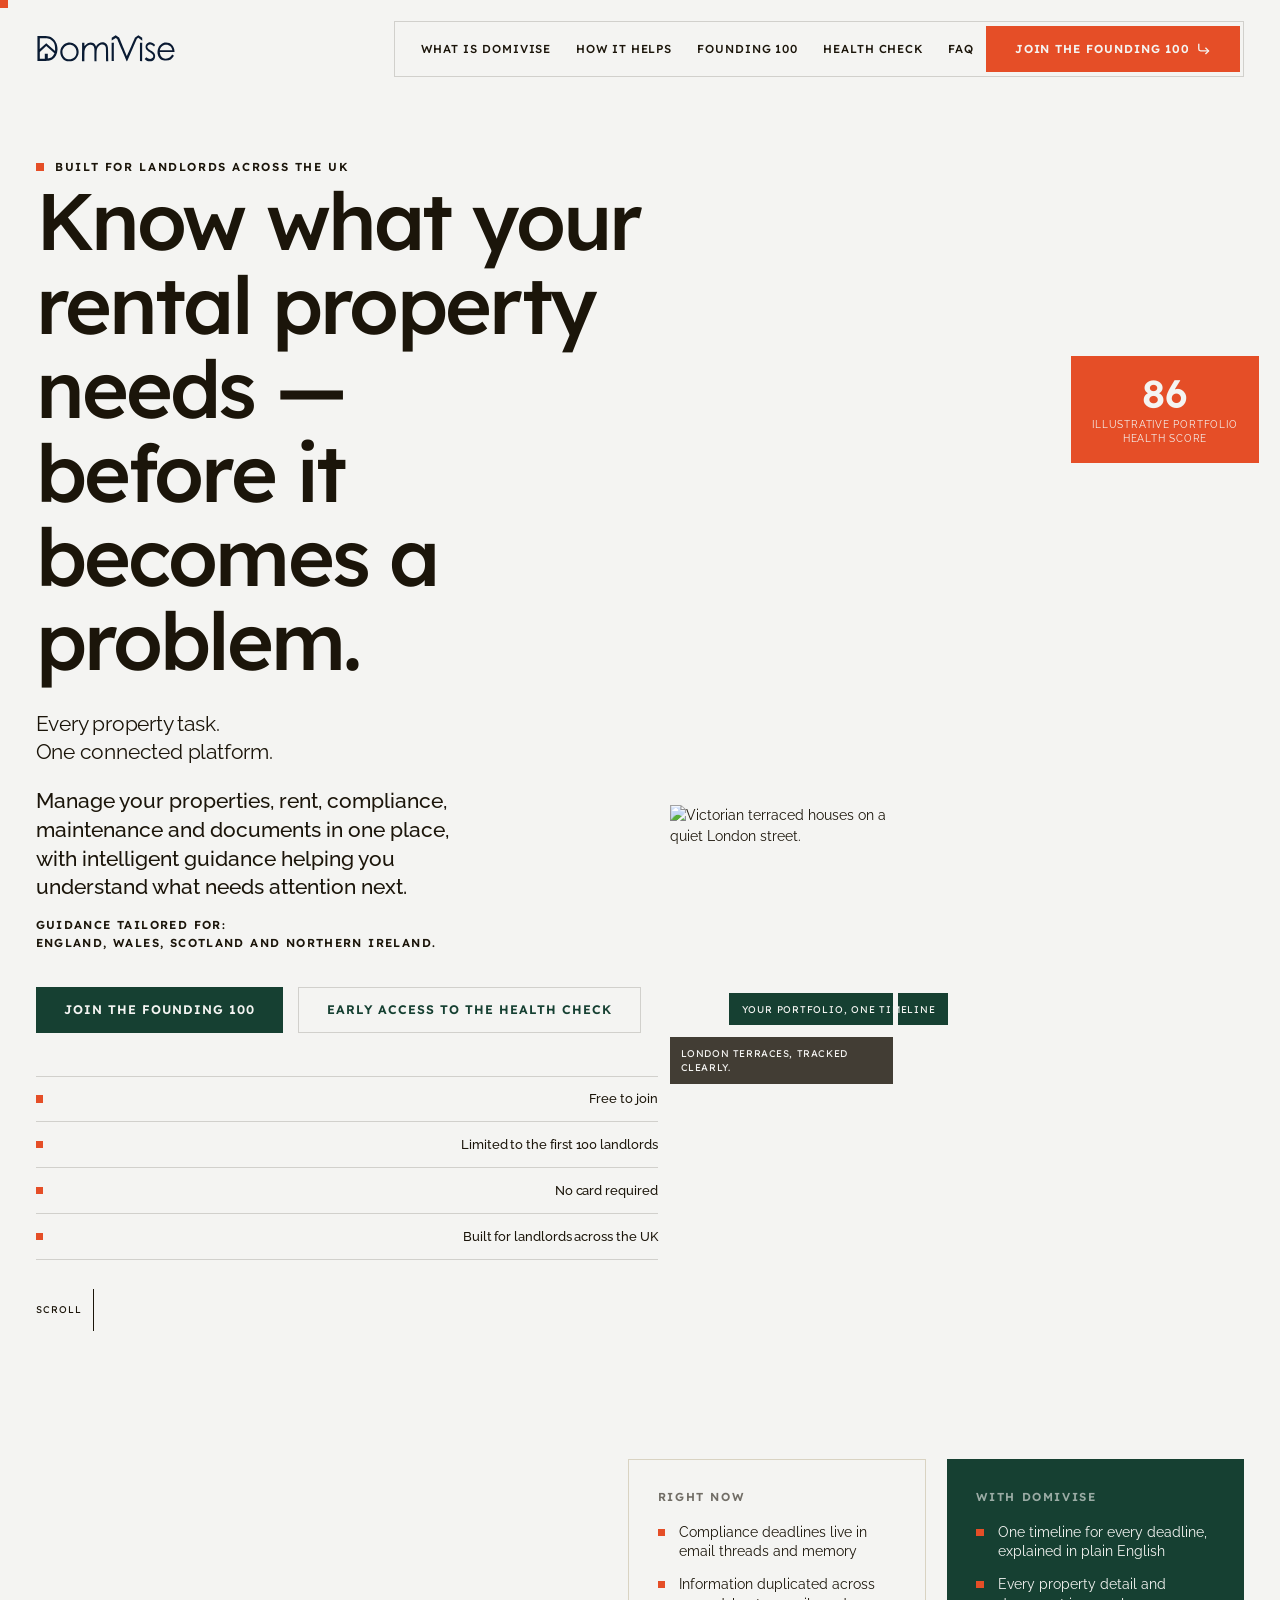
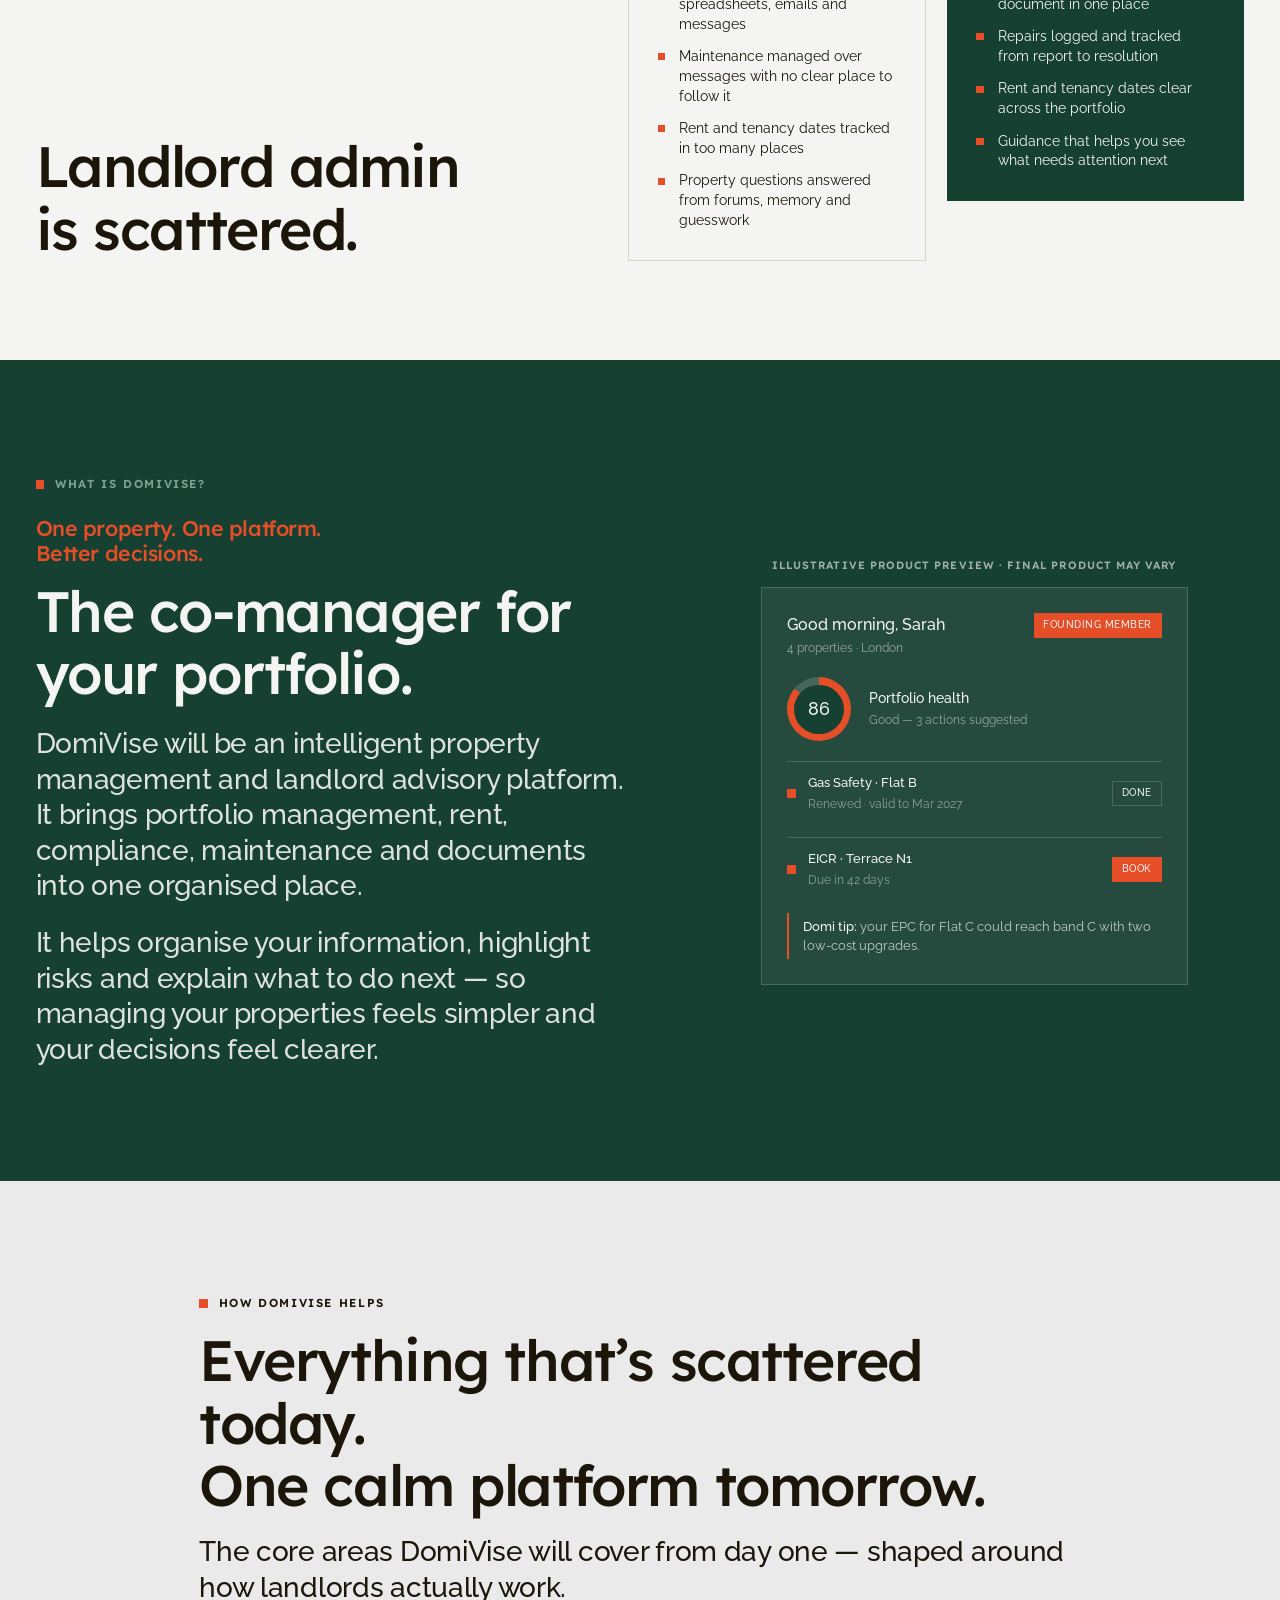
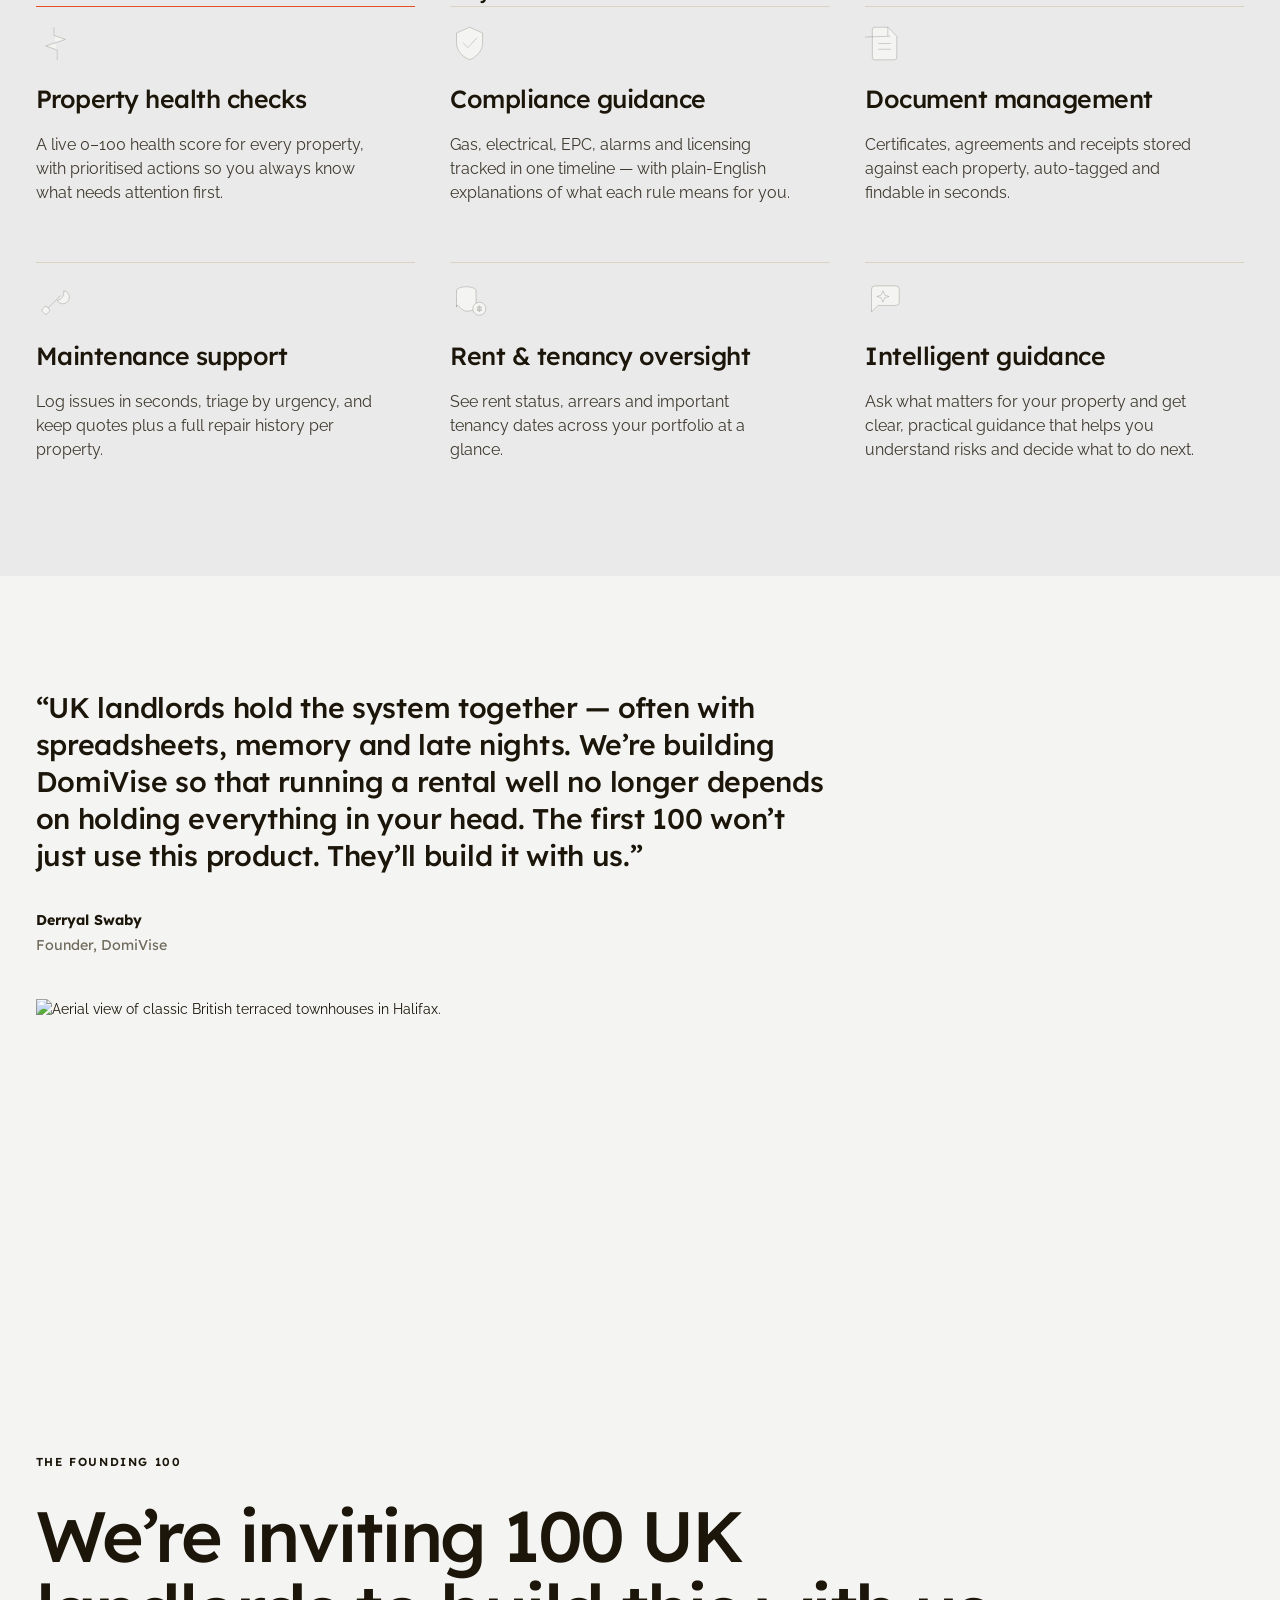
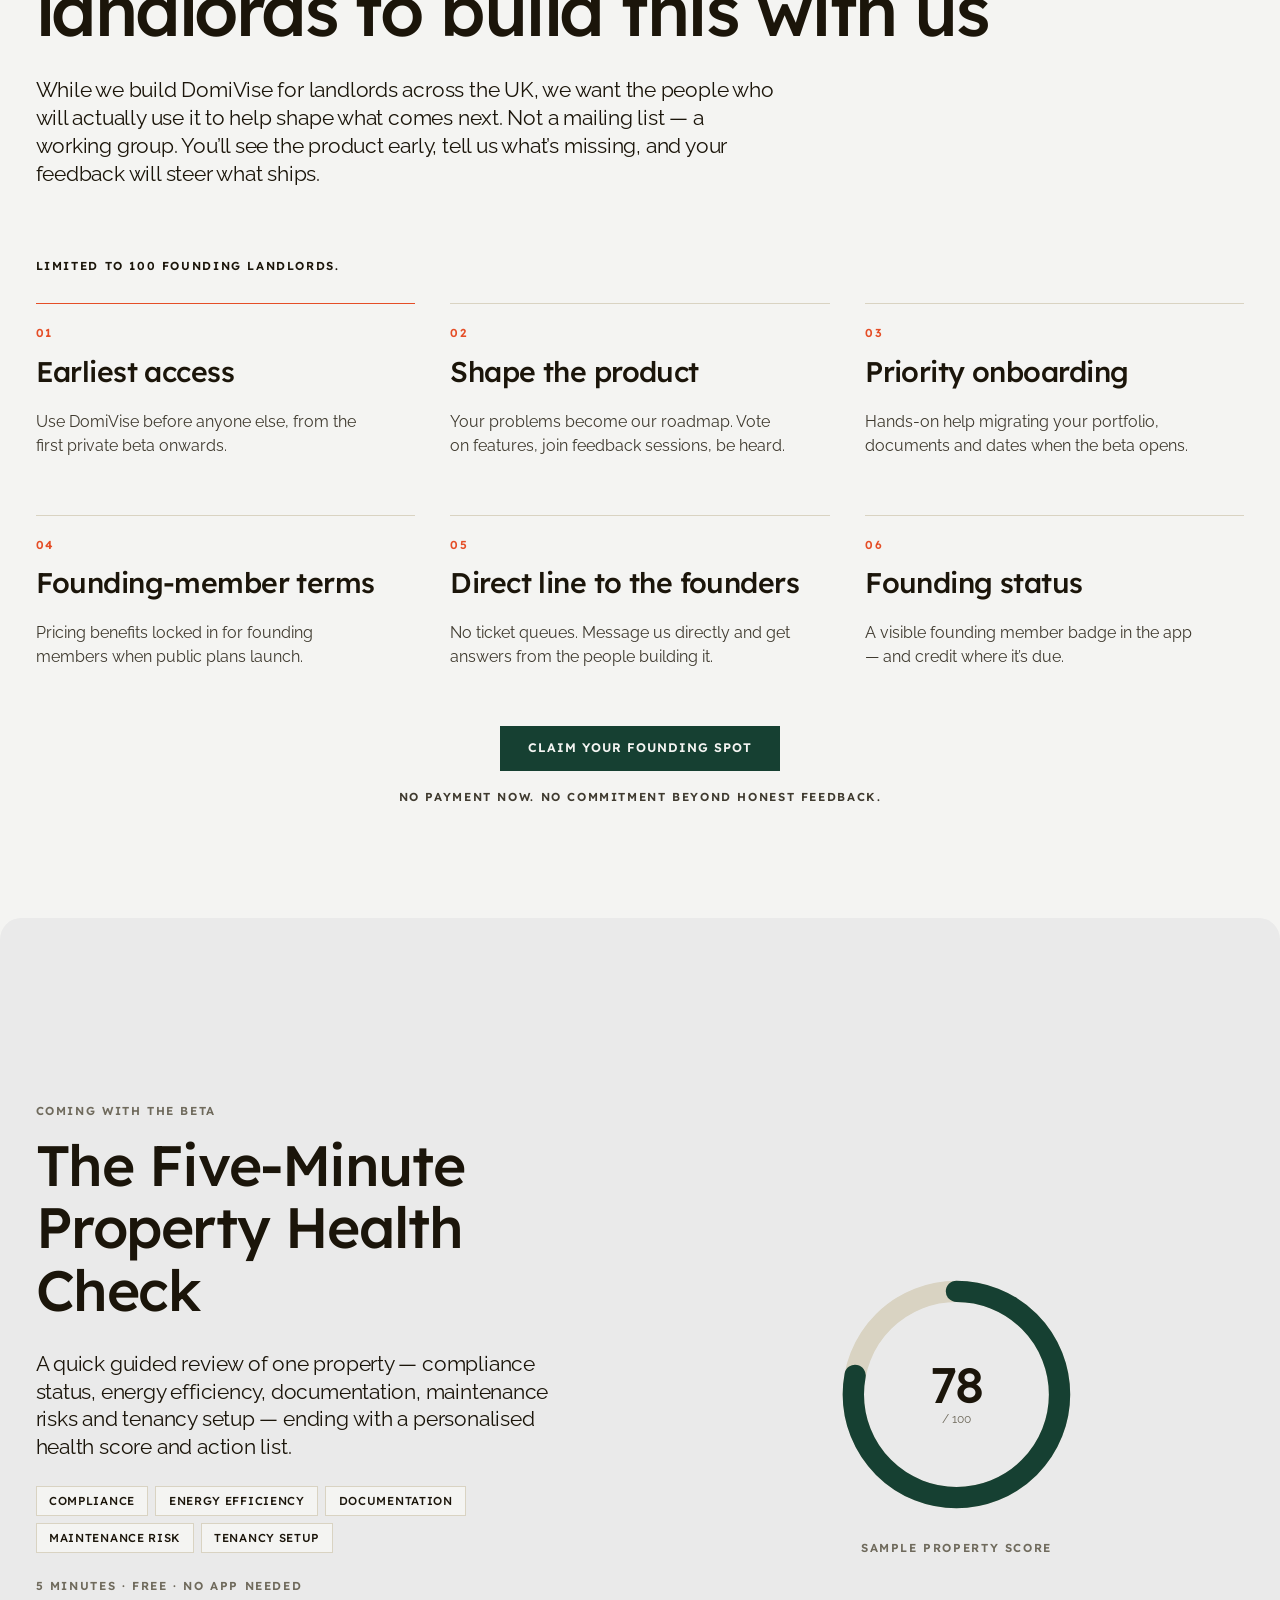
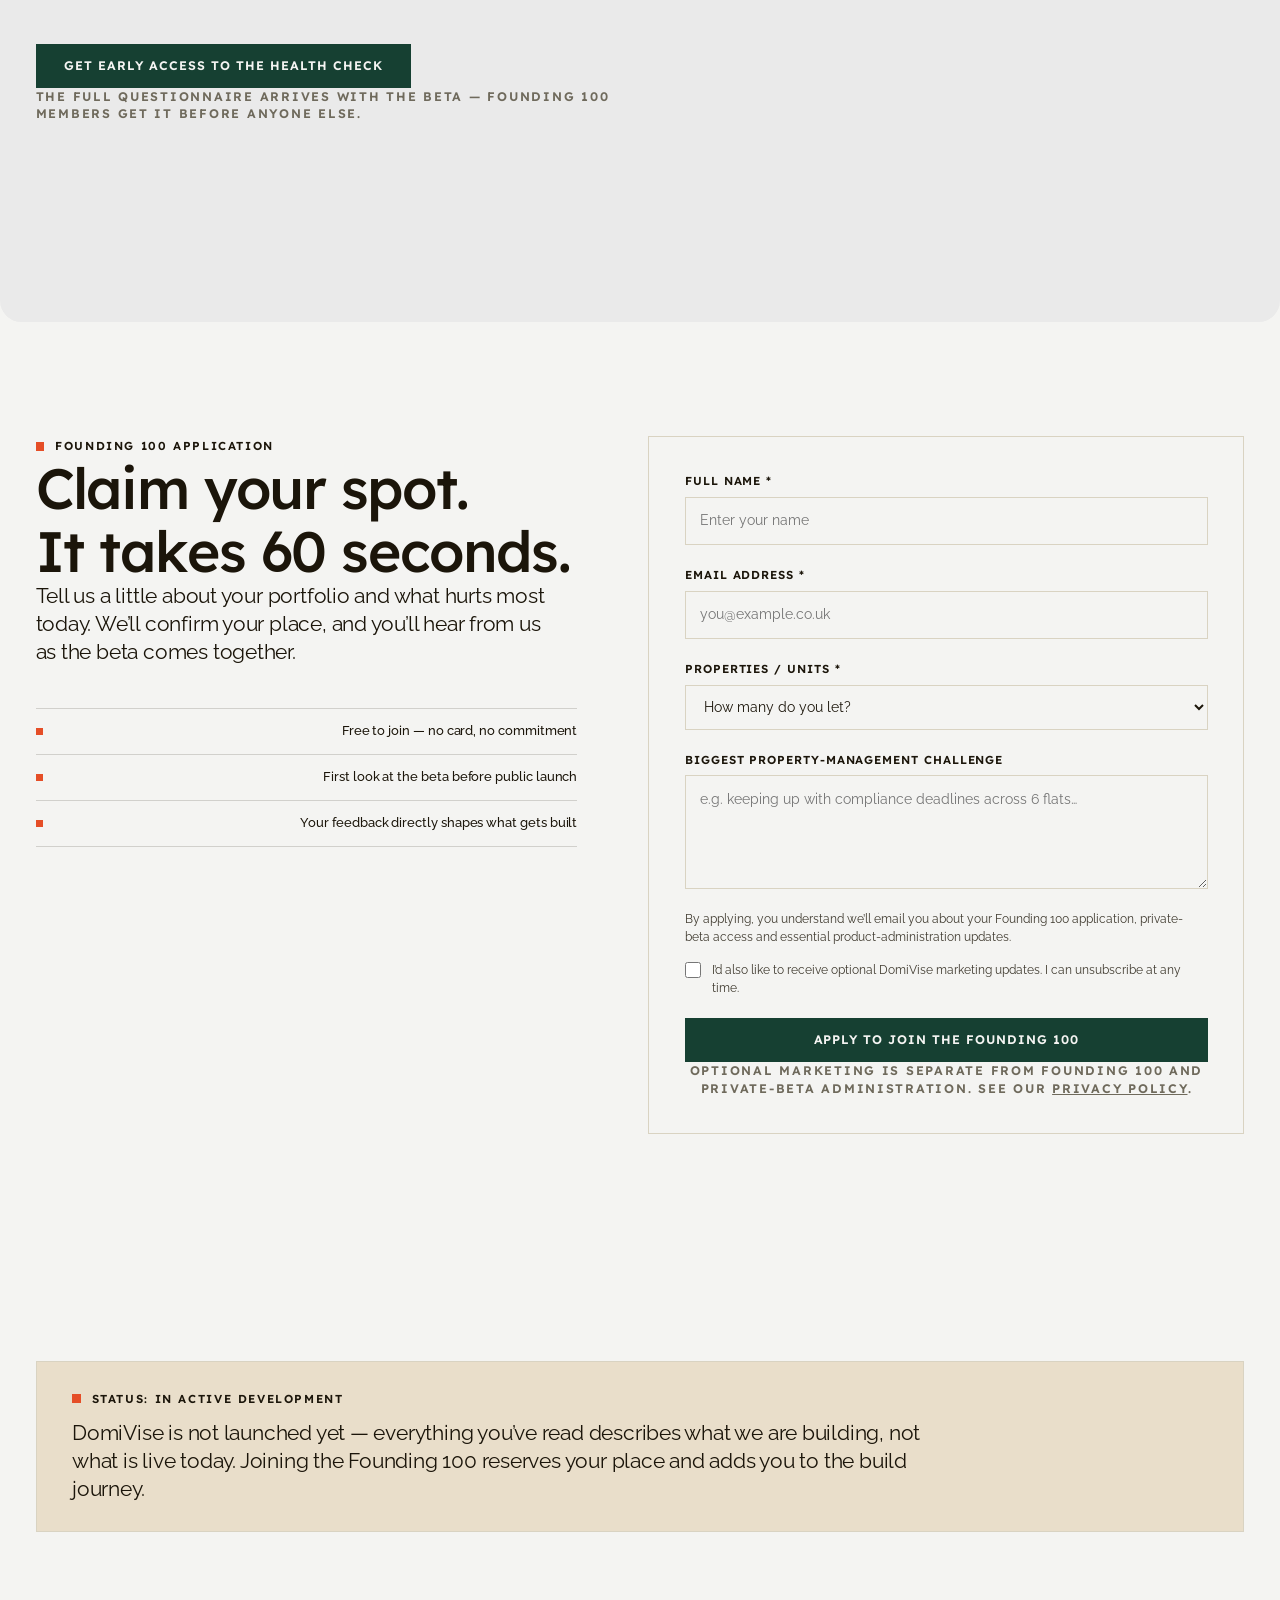
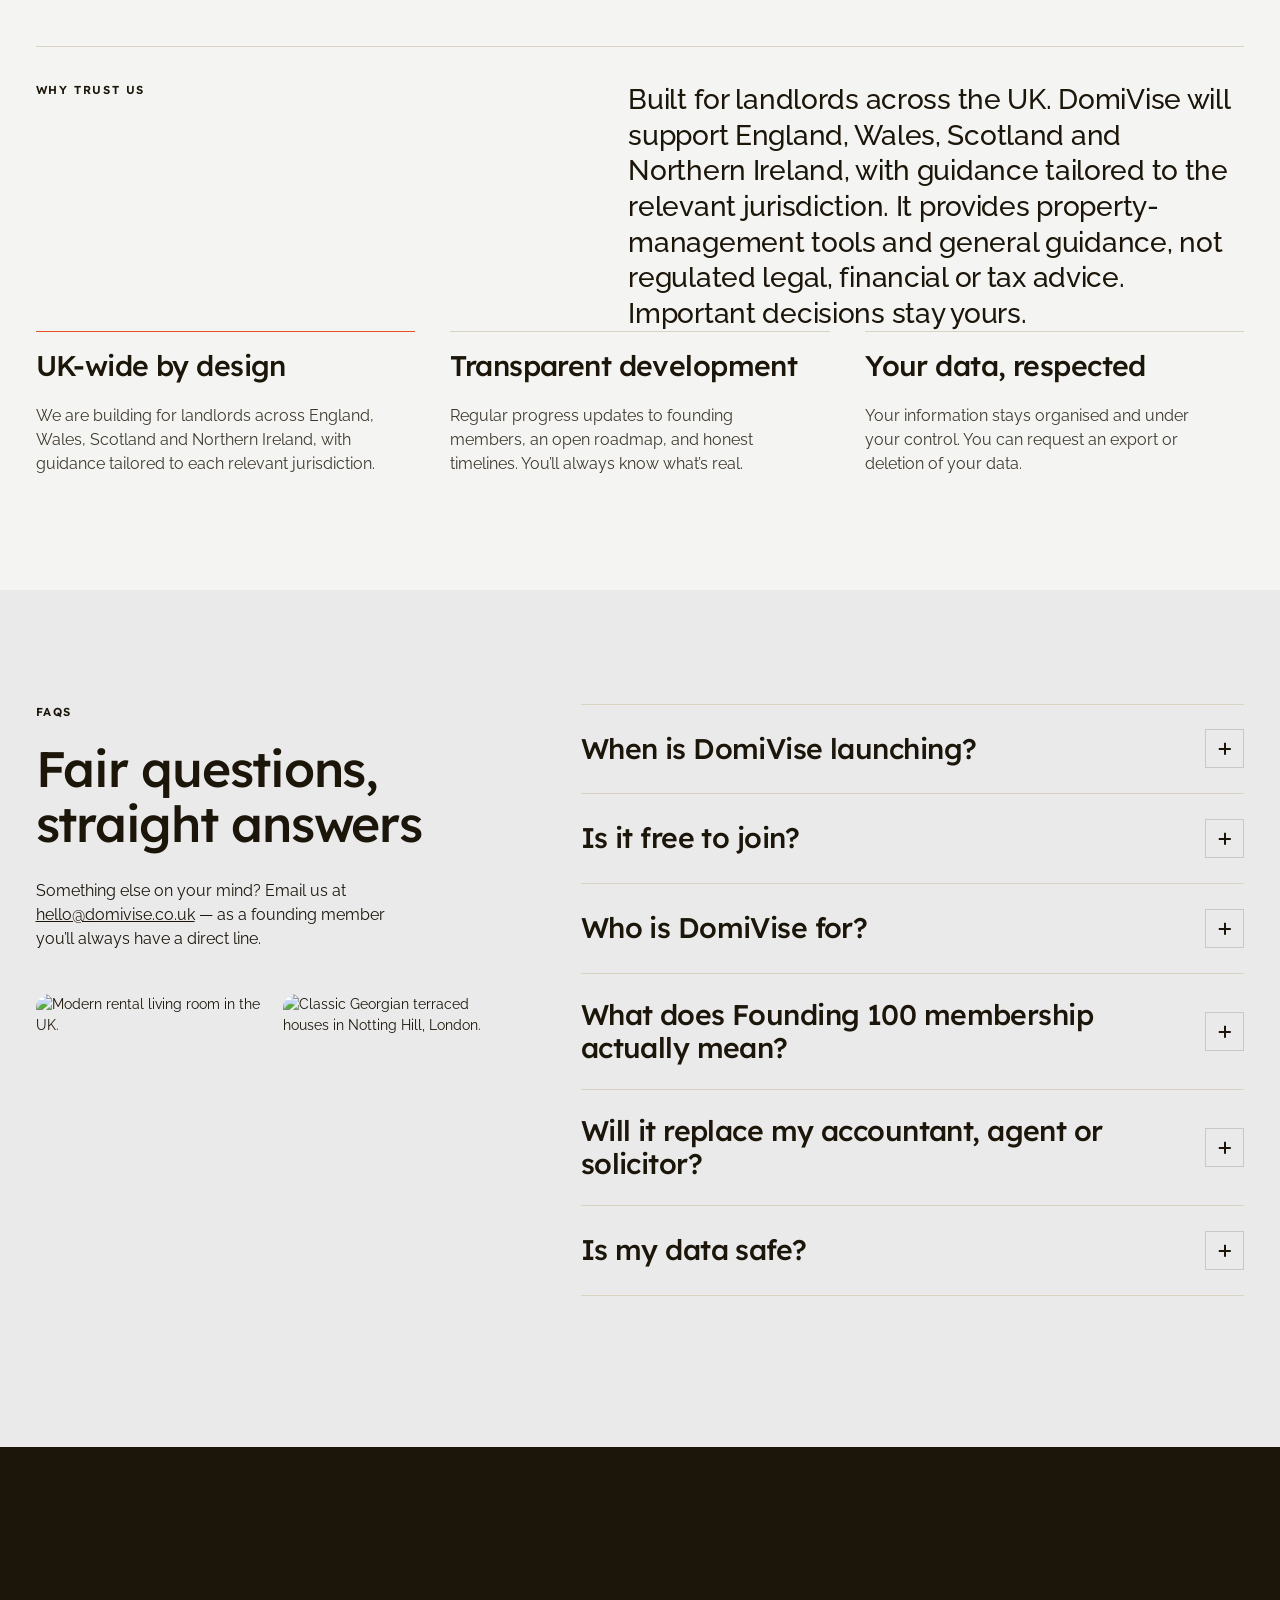
==== commit 8c61c381: "Finalize UK-wide landing page amendments" ====
--- a/index.html
+++ b/index.html
@@ -2,14 +2,30 @@
 <html lang="en-GB">
 <head>
   <meta charset="utf-8" />
-  <title>DomiVise | Intelligent Property Management for UK Landlords — Join the Founding 100</title>
-  <meta name="description" content="DomiVise brings portfolio management, rent, compliance, maintenance, documents and intelligent guidance into one calm place for UK landlords." />
+  <title>DomiVise | Intelligent Property Management for Landlords Across the UK</title>
+  <meta name="description" content="DomiVise brings portfolio management, rent, compliance, maintenance, documents and guidance into one calm platform for landlords across England, Wales, Scotland and Northern Ireland." />
   <meta name="viewport" content="width=device-width, initial-scale=1" />
+  <link rel="canonical" href="https://domivise.co.uk/" />
+  <meta property="og:type" content="website" />
+  <meta property="og:site_name" content="DomiVise" />
+  <meta property="og:title" content="DomiVise | Intelligent Property Management for Landlords Across the UK" />
+  <meta property="og:description" content="Know what your rental property needs before it becomes a problem. Built for landlords across England, Wales, Scotland and Northern Ireland." />
+  <meta property="og:url" content="https://domivise.co.uk/" />
+  <meta property="og:image" content="https://domivise.co.uk/img/social-preview.png" />
+  <meta property="og:image:secure_url" content="https://domivise.co.uk/img/social-preview.png" />
+  <meta property="og:image:type" content="image/png" />
+  <meta property="og:image:width" content="1200" />
+  <meta property="og:image:height" content="630" />
+  <meta property="og:image:alt" content="DomiVise branded preview: Know what your rental property needs before it becomes a problem." />
+  <meta name="twitter:card" content="summary_large_image" />
+  <meta name="twitter:title" content="DomiVise | Intelligent Property Management for Landlords Across the UK" />
+  <meta name="twitter:description" content="Every property task. One connected platform. Built for landlords across the UK." />
+  <meta name="twitter:image" content="https://domivise.co.uk/img/social-preview.png" />
   <link rel="preconnect" href="https://fonts.googleapis.com" />
   <link rel="preconnect" href="https://fonts.gstatic.com" crossorigin />
   <link rel="preconnect" href="https://cdnjs.cloudflare.com" crossorigin />
-  <link href="https://fonts.googleapis.com/css2?family=Lexend:wght@300;400;500;600;700&family=Raleway:ital,wght@0,400;0,500;0,600;0,700;1,400&family=Caveat:wght@500;600&display=swap" rel="stylesheet" media="print" onload="this.media='all'" />
-  <noscript><link rel="stylesheet" href="https://fonts.googleapis.com/css2?family=Lexend:wght@300;400;500;600;700&family=Raleway:ital,wght@0,400;0,500;0,600;0,700;1,400&family=Caveat:wght@500;600&display=swap" /></noscript>
+  <link href="https://fonts.googleapis.com/css2?family=Lexend:wght@300;400;500;600;700&amp;family=Raleway:ital,wght@0,400;0,500;0,600;0,700;1,400&amp;family=Caveat:wght@500;600&amp;display=swap" rel="stylesheet" media="print" onload="this.media='all'" />
+  <noscript><link rel="stylesheet" href="https://fonts.googleapis.com/css2?family=Lexend:wght@300;400;500;600;700&amp;family=Raleway:ital,wght@0,400;0,500;0,600;0,700;1,400&amp;family=Caveat:wght@500;600&amp;display=swap" /></noscript>
   <link rel="stylesheet" href="css/styles.css" />
   <link rel="stylesheet" href="css/pages.css" />
   <link rel="stylesheet" href="css/domivise.css" />
@@ -23,7 +39,7 @@
         "@type": "Organization",
         "name": "DomiVise",
         "url": "https://domivise.co.uk/",
-        "description": "Intelligent property management and landlord advisory platform built England-first for UK landlords.",
+        "description": "Intelligent property management and landlord advisory platform built for landlords across England, Wales, Scotland and Northern Ireland.",
         "email": "hello@domivise.co.uk"
       },
       {
@@ -42,12 +58,12 @@
           {
             "@type": "Question",
             "name": "Who is DomiVise for?",
-            "acceptedAnswer": { "@type": "Answer", "text": "UK landlords managing anything from a first flat to a multi-property portfolio." }
+            "acceptedAnswer": { "@type": "Answer", "text": "Landlords across England, Wales, Scotland and Northern Ireland, with guidance tailored to the relevant jurisdiction." }
           },
           {
             "@type": "Question",
             "name": "Is DomiVise available now?",
-            "acceptedAnswer": { "@type": "Answer", "text": "Not yet. The app is in development — this page is where early access begins." }
+            "acceptedAnswer": { "@type": "Answer", "text": "Not yet. The app is in development \u2014 this page is where early access begins." }
           }
         ]
       }
@@ -62,40 +78,41 @@
     <!-- ============ HERO ============ -->
     <header class="section hero">
       <div class="hero_media-bg" aria-hidden="true">
-        <img src="https://images.pexels.com/videos/27745691/pexels-photo-27745691.jpeg?auto=compress&cs=tinysrgb&fit=crop&h=900&w=1600" alt="" loading="eager" />
+        <img src="https://images.pexels.com/videos/27745691/pexels-photo-27745691.jpeg?auto=compress&amp;cs=tinysrgb&amp;fit=crop&amp;h=900&amp;w=1600" alt="" loading="eager" />
         <div class="hero_media-bg-veil"></div>
       </div>
 
       <div class="container hero_top">
         <div class="hero_copy">
-          <p class="category-label" data-block><span class="category-label_square"></span>Intelligent property management · England-first</p>
-          <h1 class="display-1" data-lines>Every property task.<br />One <span class="handwritten">connected</span> platform.</h1>
+          <p class="category-label" data-block><span class="category-label_square"></span>Built for landlords across the UK</p>
+          <h1 class="display-1" data-lines>Know what your<br />rental property needs &mdash;<br />before it becomes a problem.</h1>
+          <p class="subtitle-2" data-block>Every property task.<br />One connected platform.</p>
           <p class="hero_subtitle" data-block>Manage your properties, rent, compliance, maintenance and documents in one place, with intelligent guidance helping you understand what needs attention next.</p>
-          <p class="hero_scope" data-block>Built for UK landlords. England first.</p>
+          <p class="hero_scope" data-block>Guidance tailored for:<br />England, Wales, Scotland and Northern Ireland.</p>
           <div class="hero_ctas" data-block>
             <a class="btn btn_primary" href="#join"><span class="btn_text"><span class="btn_label">Join the Founding 100</span><span class="btn_label is-duplicate" aria-hidden="true">Join the Founding 100</span></span></a>
-            <a class="btn btn_secondary" href="#join" data-source="health-check"><span class="btn_text"><span class="btn_label">Get early access to the health check</span><span class="btn_label is-duplicate" aria-hidden="true">Get early access to the health check</span></span></a>
+            <a class="btn btn_secondary" href="#join" data-source="health-check"><span class="btn_text"><span class="btn_label">Early access to the health check</span><span class="btn_label is-duplicate" aria-hidden="true">Early access to the health check</span></span></a>
           </div>
           <ul class="hero_list" data-children>
             <li>Free to join</li>
             <li>Limited to the first 100 landlords</li>
             <li>No card required</li>
-            <li>Built for UK landlords. England first.</li>
+            <li>Built for landlords across the UK</li>
           </ul>
         </div>
 
         <div class="hero_media" data-block>
           <figure class="hero_media-main" data-reveal>
-            <video src="https://videos.pexels.com/video-files/27745691/12217557_1280_720_30fps.mp4" poster="https://images.pexels.com/videos/27745691/pexels-photo-27745691.jpeg?auto=compress&cs=tinysrgb&fit=crop&h=900&w=1600" autoplay muted loop playsinline preload="metadata"></video>
+            <video src="https://videos.pexels.com/video-files/27745691/12217557_1280_720_30fps.mp4" poster="https://images.pexels.com/videos/27745691/pexels-photo-27745691.jpeg?auto=compress&amp;cs=tinysrgb&amp;fit=crop&amp;h=900&amp;w=1600" autoplay muted loop playsinline preload="metadata"></video>
             <figcaption class="hero_media-tag">Your portfolio, one timeline</figcaption>
           </figure>
           <figure class="hero_media-card" data-reveal>
-            <img src="https://images.pexels.com/photos/3639504/pexels-photo-3639504.jpeg?auto=compress&cs=tinysrgb&w=700" alt="Victorian terraced houses on a quiet London street." loading="lazy" />
+            <img src="https://images.pexels.com/photos/3639504/pexels-photo-3639504.jpeg?auto=compress&amp;cs=tinysrgb&amp;w=700" alt="Victorian terraced houses on a quiet London street." loading="lazy" />
             <figcaption>London terraces, tracked clearly.</figcaption>
           </figure>
           <div class="hero_stat" data-reveal>
             <strong>86</strong>
-            <span>average portfolio<br />health score</span>
+            <span>Illustrative portfolio<br />health score</span>
           </div>
         </div>
       </div>
@@ -132,19 +149,6 @@
             </ul>
           </div>
         </div>
-      </div>
-    </section>
-
-    <!-- ============ FULL-BLEED VIDEO ============ -->
-    <section class="section cine">
-      <div class="cine_media" data-reveal>
-        <video src="https://videos.pexels.com/video-files/27745691/12217557_1280_720_30fps.mp4" poster="https://images.pexels.com/videos/27745691/pexels-photo-27745691.jpeg?auto=compress&cs=tinysrgb&fit=crop&h=900&w=1600" autoplay muted loop playsinline preload="metadata" data-parallax></video>
-        <div class="cine_veil"></div>
-      </div>
-      <div class="container cine_copy">
-        <p class="label" data-block>Built around the rules that affect your rental</p>
-        <h2 class="display-2" data-lines>Being a good landlord has never meant more admin.</h2>
-        <p class="subtitle-2" data-block>Regulation keeps tightening while your information sits scattered across half a dozen tools. Most landlords don&rsquo;t have a software problem — they have a fragmentation problem.</p>
       </div>
     </section>
 
@@ -244,10 +248,10 @@
     <section class="section testimonial">
       <blockquote class="testimonial_quote container">
         <p class="quote-style" data-lines>&ldquo;UK landlords hold the system together &mdash; often with spreadsheets, memory and late nights. We&rsquo;re building DomiVise so that running a rental well no longer depends on holding everything in your head. The first 100 won&rsquo;t just use this product. They&rsquo;ll build it with us.&rdquo;</p>
-        <footer data-block><strong>The DomiVise Team</strong><span>Founders &mdash; building in public for UK landlords</span></footer>
+        <footer data-block><strong>Derryal Swaby</strong><span>Founder, DomiVise</span></footer>
       </blockquote>
       <div class="testimonial_bg" data-testimonial-media>
-        <img src="https://images.pexels.com/videos/27745691/pexels-photo-27745691.jpeg?auto=compress&cs=tinysrgb&fit=crop&h=900&w=1600" alt="Aerial view of classic British terraced townhouses in Halifax." loading="lazy" />
+        <img src="https://images.pexels.com/videos/27745691/pexels-photo-27745691.jpeg?auto=compress&amp;cs=tinysrgb&amp;fit=crop&amp;h=900&amp;w=1600" alt="Aerial view of classic British terraced townhouses in Halifax." loading="lazy" />
         <div class="testimonial_cover"></div>
       </div>
     </section>
@@ -257,7 +261,7 @@
       <div class="container cs_header">
         <p class="label" data-block>The Founding 100</p>
         <h2 class="display-2" data-lines>We&rsquo;re inviting 100 UK landlords to build this with us</h2>
-        <p class="subtitle-2 dv-founding-lead" data-block>While we build DomiVise, we want the people who will actually use it to help shape what comes next. Not a mailing list &mdash; a working group. You&rsquo;ll see the product early, tell us what&rsquo;s missing, and your feedback will steer what ships.</p>
+        <p class="subtitle-2 dv-founding-lead" data-block>While we build DomiVise for landlords across the UK, we want the people who will actually use it to help shape what comes next. Not a mailing list &mdash; a working group. You&rsquo;ll see the product early, tell us what&rsquo;s missing, and your feedback will steer what ships.</p>
         <div class="dv-spots" data-block>
           <p class="label">Limited to 100 founding landlords.</p>
         </div>
@@ -353,7 +357,8 @@
         <form class="dv-form" id="joinForm" novalidate data-block>
           <input type="text" name="_gotcha" tabindex="-1" autocomplete="off" class="dv-hp" aria-hidden="true" />
           <input type="hidden" name="Source" id="sourceField" value="landing-page" />
-          <input type="hidden" name="Privacy-Notice-Version" value="2026-08-26" />
+          <input type="hidden" name="Privacy-Notice-Version" value="2026-08-30" />
+          <input type="hidden" name="Programme-Communications-Notice" value="Founding 100 and private-beta communications are necessary to process this application and administer early access." />
           <div class="field">
             <label for="fld-name">Full name *</label>
             <input id="fld-name" name="Name" type="text" placeholder="Enter your name" required maxlength="256" autocomplete="name" />
@@ -378,13 +383,14 @@
             <label for="fld-challenge">Biggest property-management challenge</label>
             <textarea id="fld-challenge" name="Challenge" rows="3" maxlength="2000" placeholder="e.g. keeping up with compliance deadlines across 6 flats&hellip;"></textarea>
           </div>
-          <label class="dv-consent" for="fld-consent">
-            <input id="fld-consent" name="Updates-Consent" type="checkbox" value="yes" required />
-            <span>I agree to receive occasional DomiVise updates and beta information. I can unsubscribe at any time.</span>
+          <p class="dv-consent-note">By applying, you understand we&rsquo;ll email you about your Founding 100 application, private-beta access and essential product-administration updates.</p>
+          <label class="dv-consent" for="fld-marketing">
+            <input id="fld-marketing" name="Marketing-Consent" type="checkbox" value="yes" />
+            <span>I&rsquo;d also like to receive optional DomiVise marketing updates. I can unsubscribe at any time.</span>
           </label>
           <button type="submit" class="btn btn_primary dv-submit" id="submitBtn"><span class="btn_text"><span class="btn_label">Apply to join the Founding 100</span><span class="btn_label is-duplicate" aria-hidden="true">Apply to join the Founding 100</span></span></button>
           <p class="form-error">Please check the highlighted fields and try again.</p>
-          <p class="label dv-small dv-center-text">We&rsquo;ll only email you about DomiVise &mdash; no spam, unsubscribe anytime. See our <a href="privacy.html">privacy policy</a>.</p>
+          <p class="label dv-small dv-center-text">Optional marketing is separate from Founding 100 and private-beta administration. See our <a href="privacy.html">privacy policy</a>.</p>
         </form>
         <div class="form-success dv-success" id="joinSuccess" hidden>
           <h3 class="h6">Application received.</h3>
@@ -402,13 +408,13 @@
       </div>
       <div class="container difference_block">
         <p class="label" data-block>Why trust us</p>
-        <p class="subtitle-1" data-block>Built for UK landlords. England first. DomiVise provides property-management tools and general guidance, not regulated legal, financial or tax advice. Important decisions stay yours.</p>
+        <p class="subtitle-1" data-block>Built for landlords across the UK. DomiVise will support England, Wales, Scotland and Northern Ireland, with guidance tailored to the relevant jurisdiction. It provides property-management tools and general guidance, not regulated legal, financial or tax advice. Important decisions stay yours.</p>
       </div>
       <div class="tabs_grid container dv-feature-grid" data-children>
         <div class="tab is-active">
           <div class="rule" data-rule></div>
-          <h3 class="h6">England-first by design</h3>
-          <p class="body-medium">We start with the rules and language landlords need in England, with other UK requirements able to follow.</p>
+          <h3 class="h6">UK-wide by design</h3>
+          <p class="body-medium">We are building for landlords across England, Wales, Scotland and Northern Ireland, with guidance tailored to each relevant jurisdiction.</p>
         </div>
         <div class="tab">
           <div class="rule" data-rule></div>
@@ -431,8 +437,8 @@
           <h2 class="h3" data-lines>Fair questions,<br />straight answers</h2>
           <p class="body-medium dv-faq-note" data-block>Something else on your mind? Email us at <a href="mailto:hello@domivise.co.uk">hello@domivise.co.uk</a> &mdash; as a founding member you&rsquo;ll always have a direct line.</p>
           <div class="faq_images" data-children>
-            <img src="https://images.pexels.com/photos/12742348/pexels-photo-12742348.jpeg?auto=compress&cs=tinysrgb&w=900" alt="Modern living room in London, England." width="900" height="1350" loading="lazy" data-parallax />
-            <img src="https://images.pexels.com/photos/18729217/pexels-photo-18729217.jpeg?auto=compress&cs=tinysrgb&w=900" alt="Classic Georgian terraced houses in Notting Hill, London." width="900" height="1350" loading="lazy" />
+            <img src="https://images.pexels.com/photos/12742348/pexels-photo-12742348.jpeg?auto=compress&amp;cs=tinysrgb&amp;w=900" alt="Modern rental living room in the UK." width="900" height="1350" loading="lazy" data-parallax />
+            <img src="https://images.pexels.com/photos/18729217/pexels-photo-18729217.jpeg?auto=compress&amp;cs=tinysrgb&amp;w=900" alt="Classic Georgian terraced houses in Notting Hill, London." width="900" height="1350" loading="lazy" />
           </div>
         </div>
         <div class="faq_list" data-accordion data-children>
@@ -446,7 +452,7 @@
           </details>
           <details class="accordion_item">
             <summary><h3 class="h6">Who is DomiVise for?</h3><span class="accordion_icon"></span></summary>
-          <div class="accordion_body body-medium"><p>UK landlords managing anything from a first flat to a multi-property portfolio. If compliance, maintenance, rent or paperwork takes more of your time than it should, DomiVise is being built for you.</p></div>
+          <div class="accordion_body body-medium"><p>Landlords across England, Wales, Scotland and Northern Ireland managing anything from a first flat to a multi-property portfolio. DomiVise will tailor guidance to the relevant jurisdiction while keeping compliance, maintenance, rent and paperwork in one place.</p></div>
           </details>
           <details class="accordion_item">
             <summary><h3 class="h6">What does Founding 100 membership actually mean?</h3><span class="accordion_icon"></span></summary>
--- a/css/domivise.css
+++ b/css/domivise.css
@@ -436,7 +436,7 @@
   align-items: flex-start;
   gap: 0.75rem;
   margin: 0 0 1.5rem;
-  color: var(--grey-650);
+  color: var(--grey-750);
   font-size: 0.875rem;
   line-height: 1.45;
   cursor: pointer;
@@ -450,6 +450,13 @@
   accent-color: var(--dark-grey);
 }
 
+.dv-consent-note {
+  margin: 0 0 1rem;
+  color: var(--grey-750);
+  font-size: 0.875rem;
+  line-height: 1.45;
+}
+
 .dv-submit {
   width: 100%;
 }
--- a/css/bellhop.css
+++ b/css/bellhop.css
@@ -626,6 +626,8 @@
 .footer_nav-small a:hover { color: var(--orange); }
 .footer_contact .label { color: var(--sage); }
 .footer_credentials { color: rgba(244, 244, 242, 0.6); }
+.footer_contact p,
+.footer_credentials p { overflow-wrap: anywhere; }
 .footer_credits { border-top: 1px solid var(--stroke-white); color: rgba(244, 244, 242, 0.55); }
 .footer_brand { background-color: var(--tan); color: var(--deep-green); }
 .footer_brand .label { color: var(--deep-green); }
@@ -684,6 +686,47 @@
 @media screen and (max-width: 767px) {
   .container { max-width: calc(100% - 2.5rem); }
   .hero_scroll { display: none; }
+  .hero_copy .display-1 {
+    font-size: 2.25rem;
+    line-height: 1.08;
+    max-width: 100%;
+    overflow-wrap: anywhere;
+  }
+  .hero_copy .display-1 .line-inner {
+    white-space: normal;
+  }
+  .hero_copy .subtitle-2,
+  .hero_subtitle {
+    overflow-wrap: anywhere;
+  }
+  .hero_copy .subtitle-2 { max-width: 22ch; }
+  .hero_subtitle {
+    font-size: 1.125rem;
+    max-width: 29ch;
+  }
+  .hero_scope {
+    font-size: 0.625rem;
+    letter-spacing: 0.05em;
+    overflow-wrap: anywhere;
+  }
+  .hero_ctas .btn {
+    width: 100%;
+    padding-inline: 0.875rem;
+    font-size: 0.8125rem;
+    letter-spacing: 0.04em;
+  }
+  .hero_ctas .btn_text { width: 100%; }
+  .hero_ctas .btn_label {
+    line-height: 1.2;
+    white-space: normal;
+    overflow-wrap: anywhere;
+    text-align: center;
+  }
+  .hero_list li {
+    justify-content: flex-start;
+    min-width: 0;
+    overflow-wrap: anywhere;
+  }
   .hero_media-card { display: none; }
   .hero_stat { position: static; display: inline-flex; gap: 0.75rem; align-items: baseline; text-align: left; margin-top: 1rem; }
   .hero_stat strong { font-size: 2rem; }
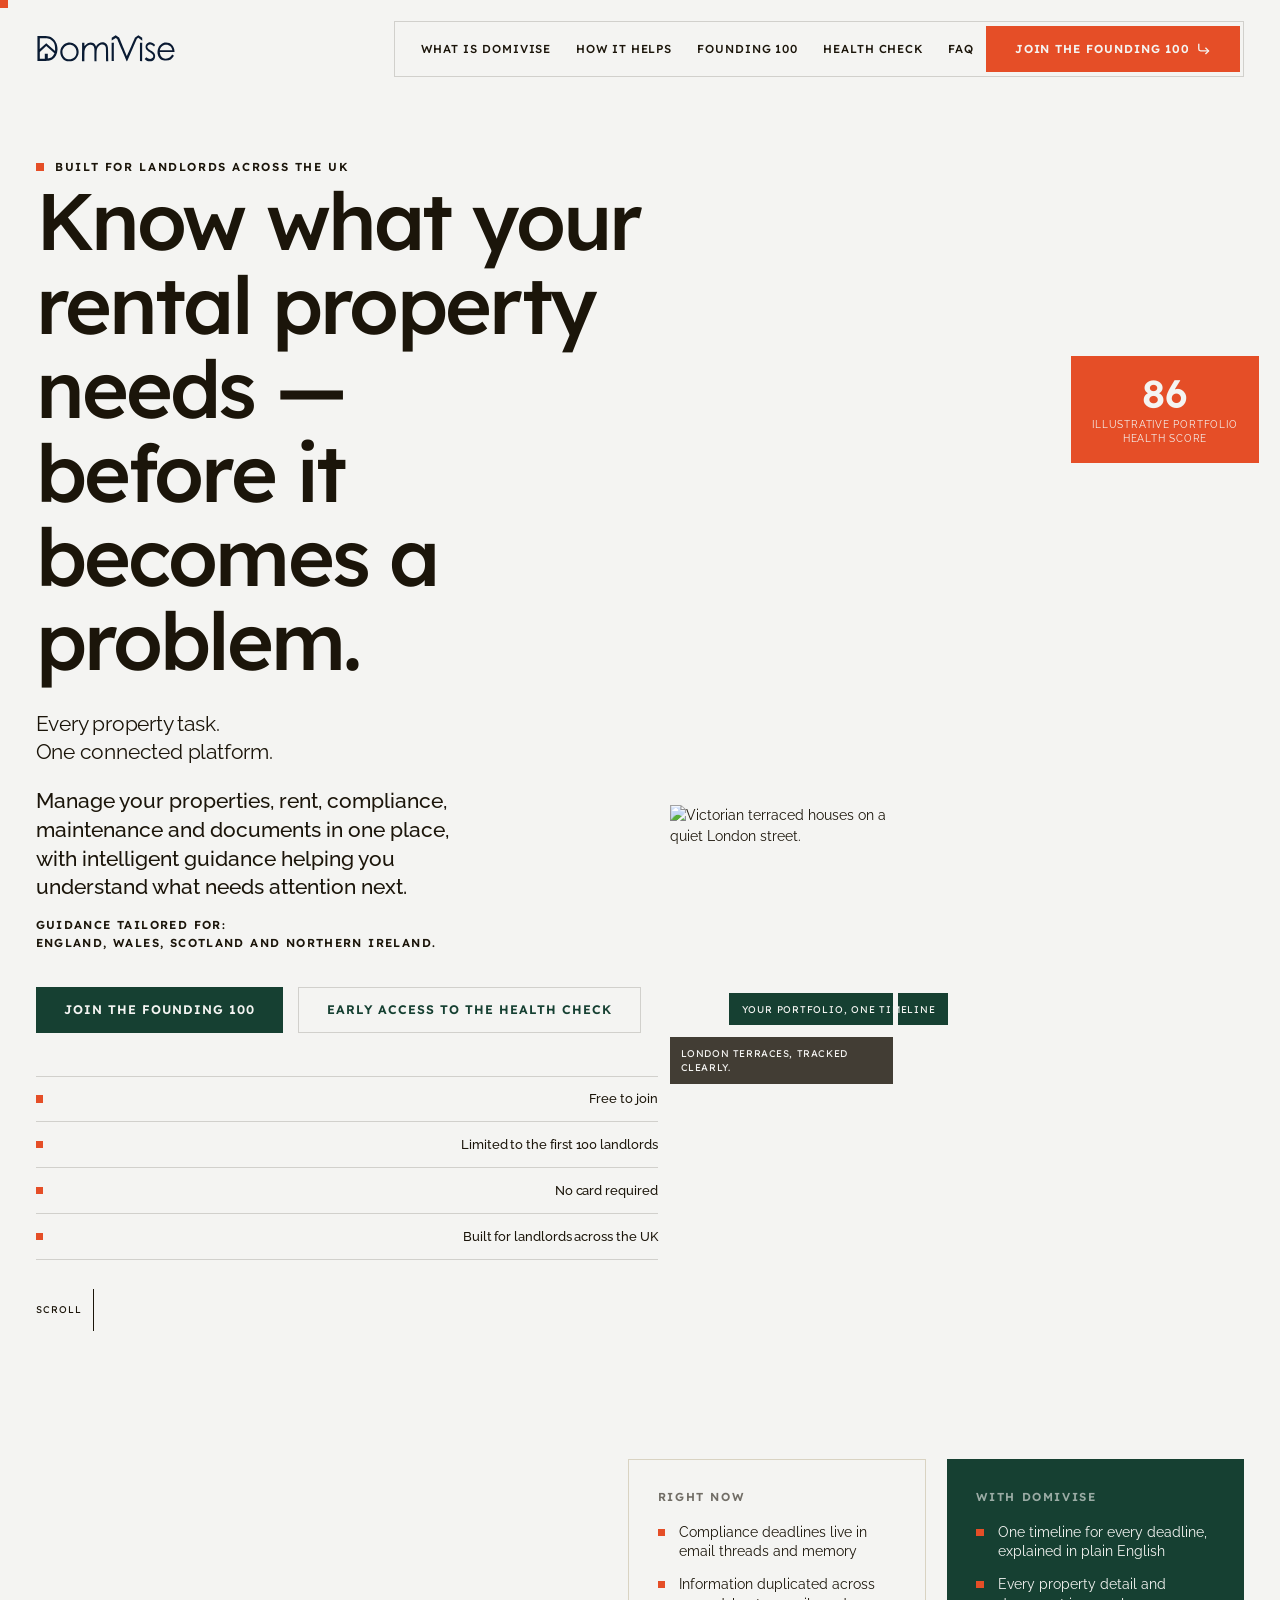
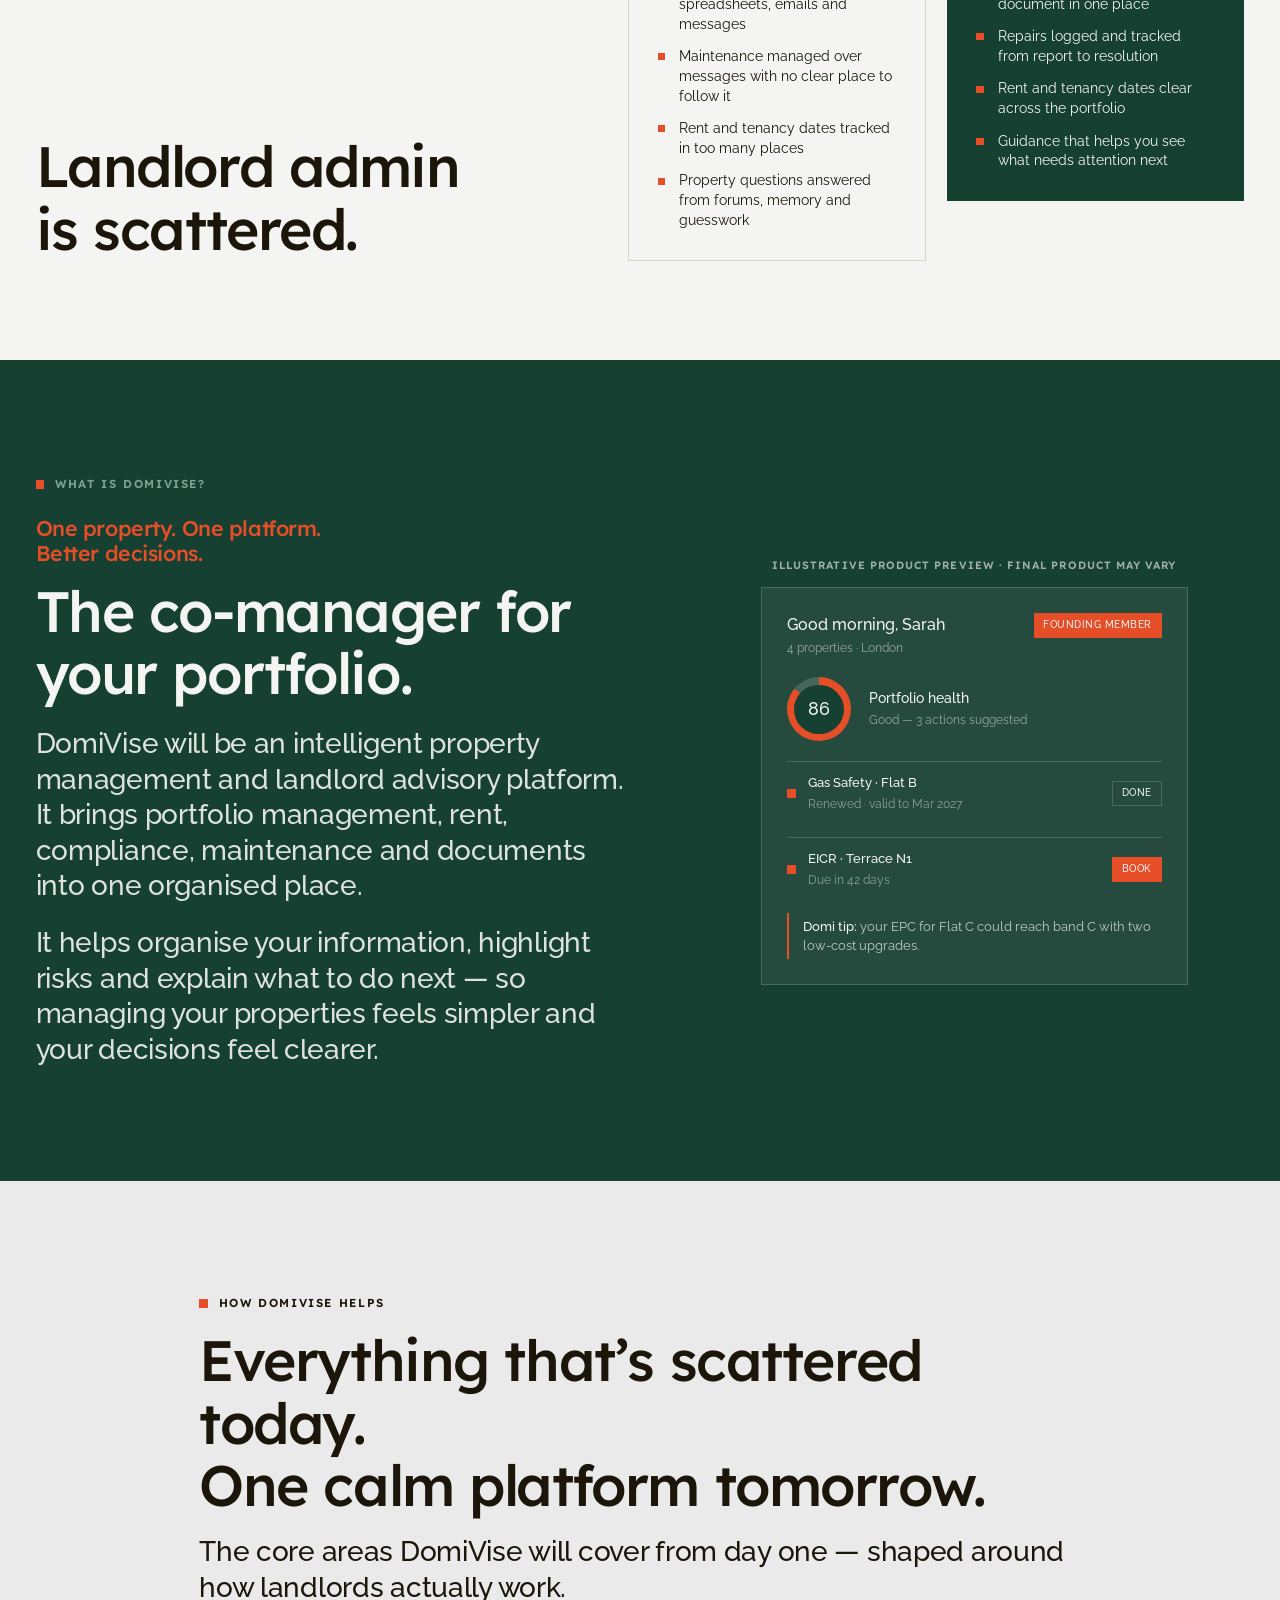
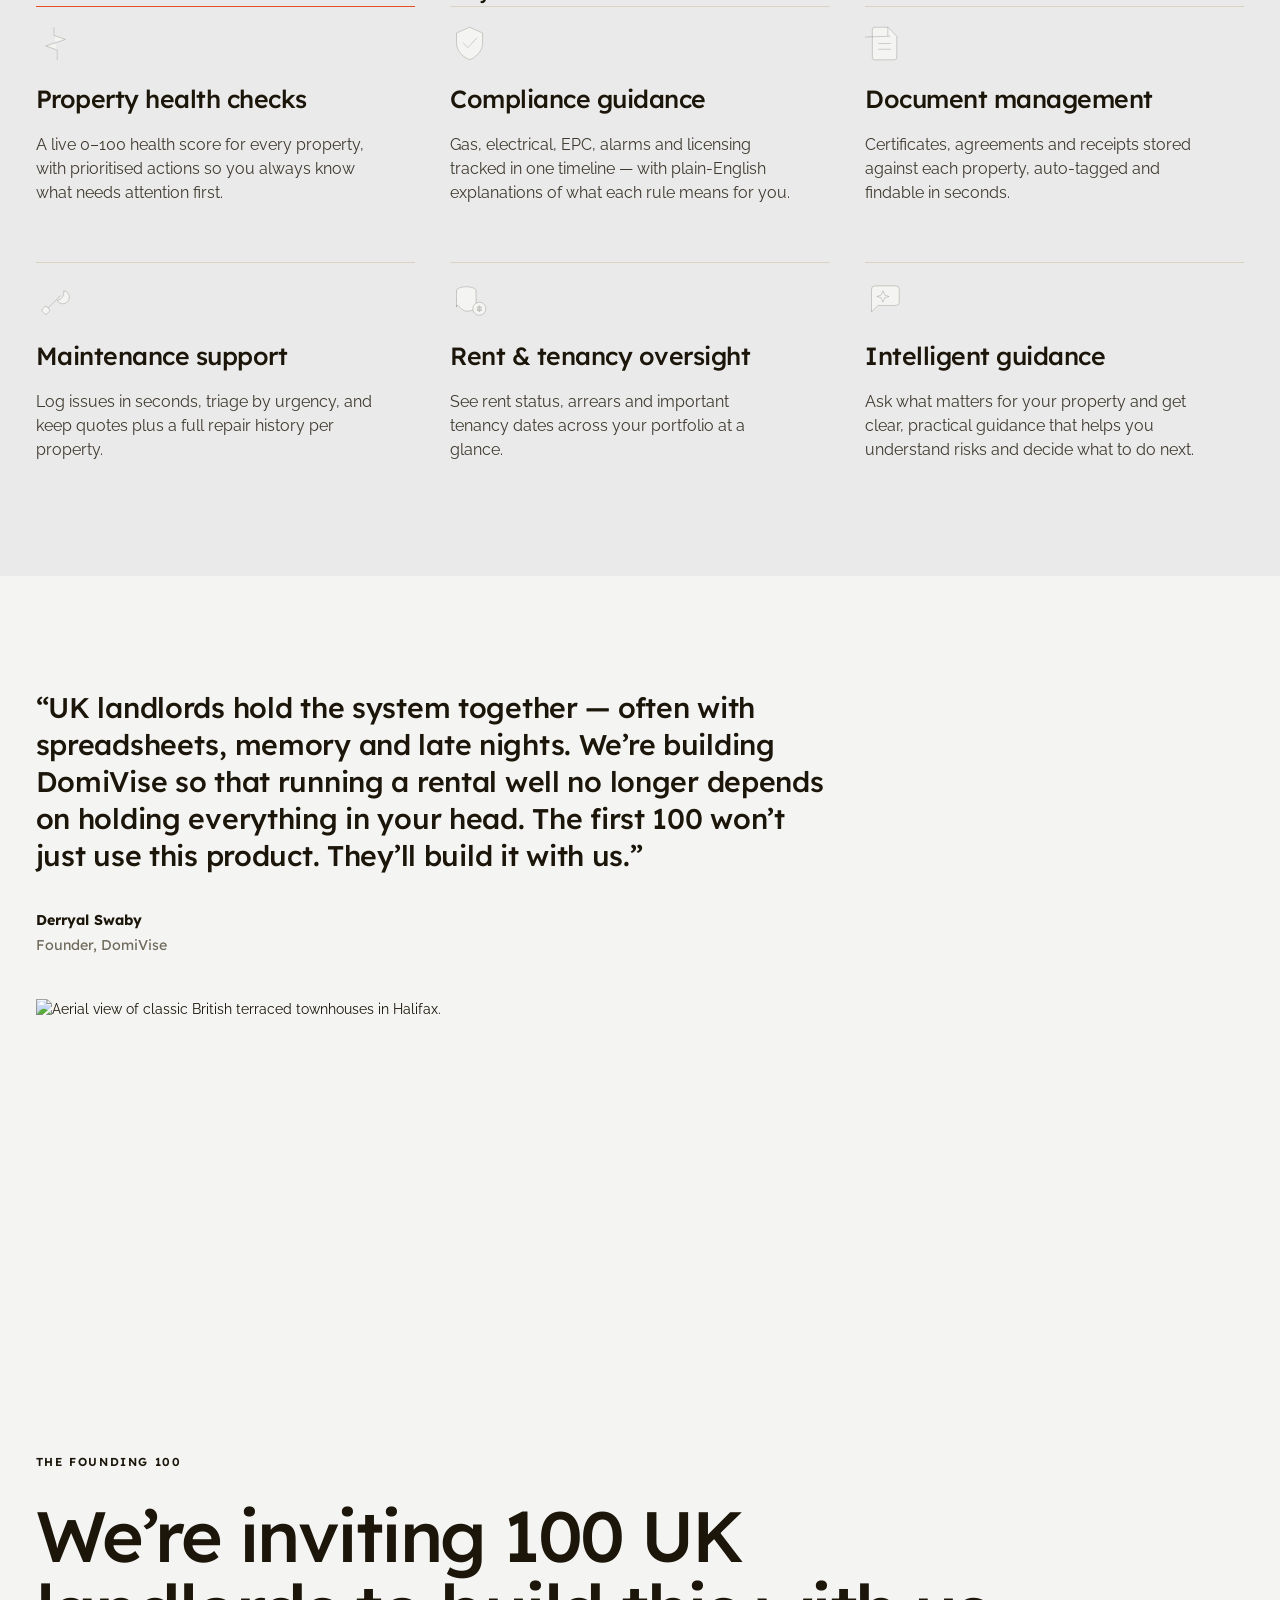
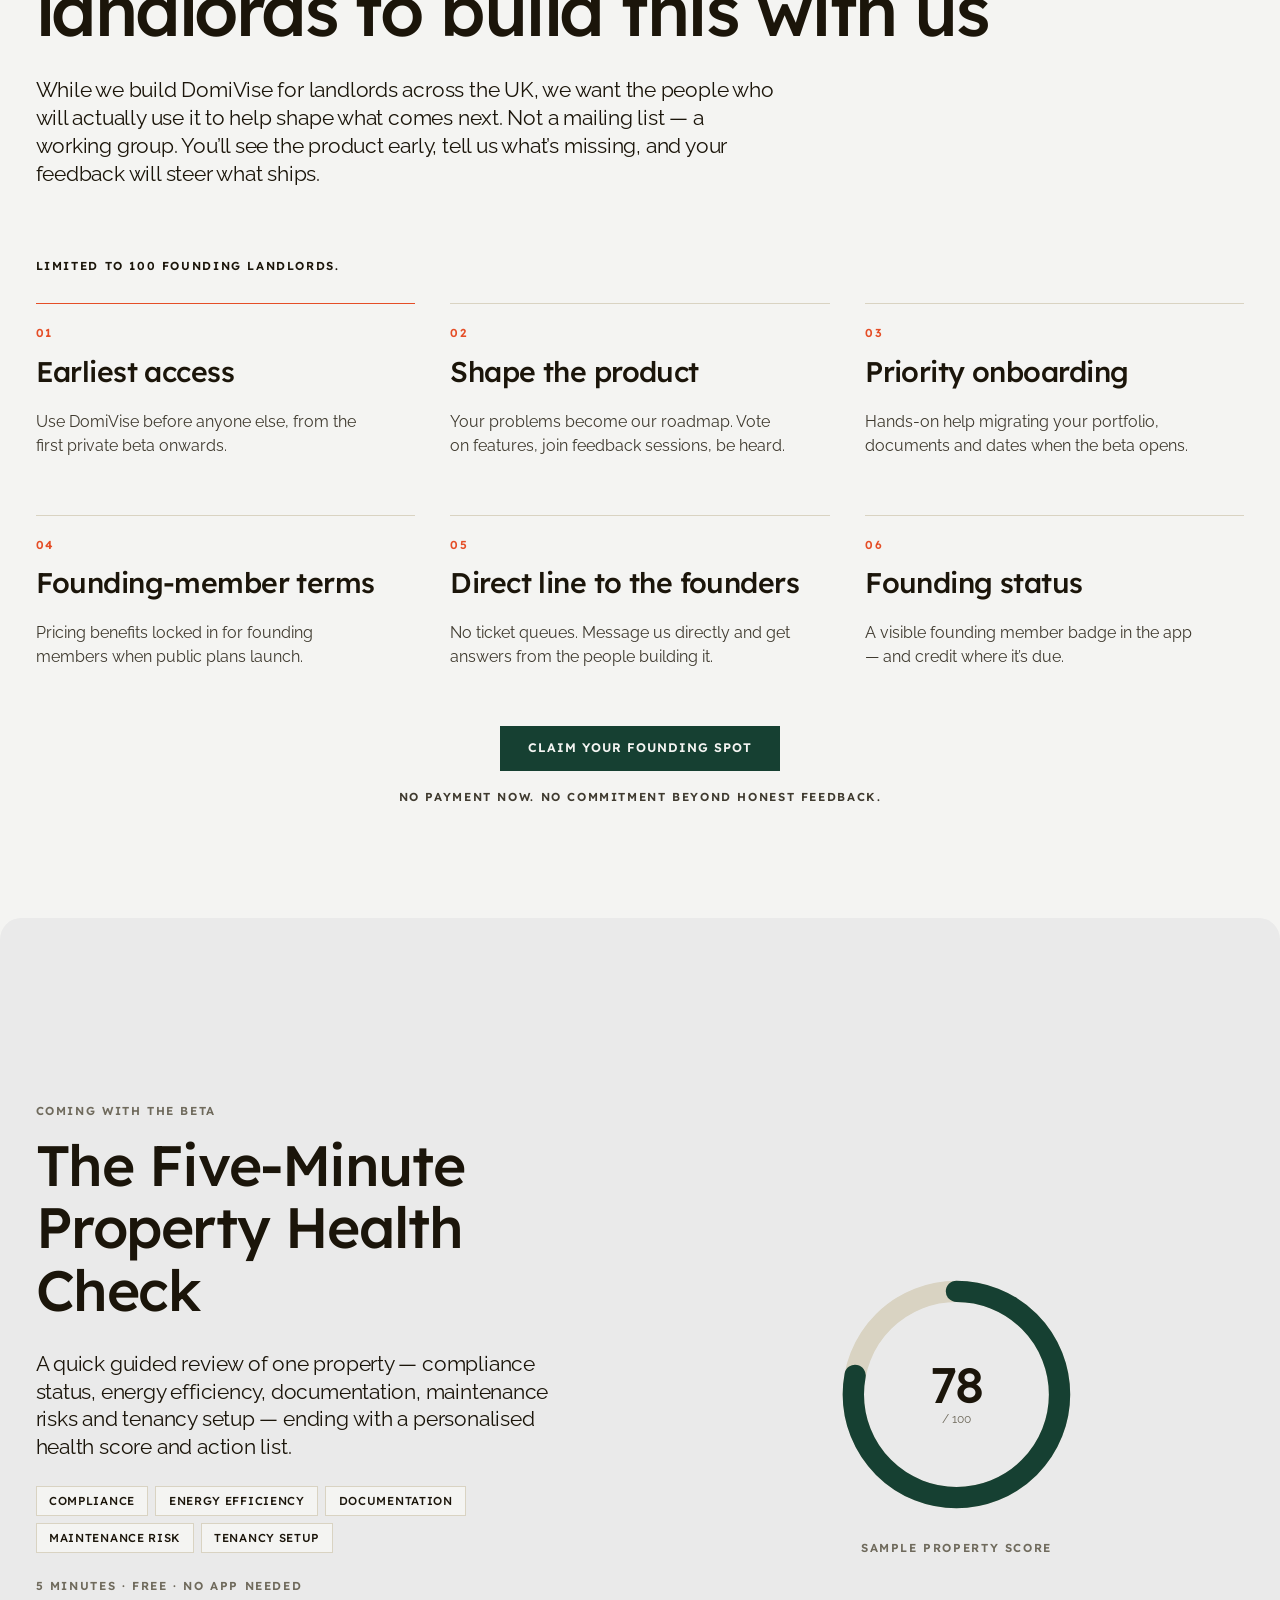
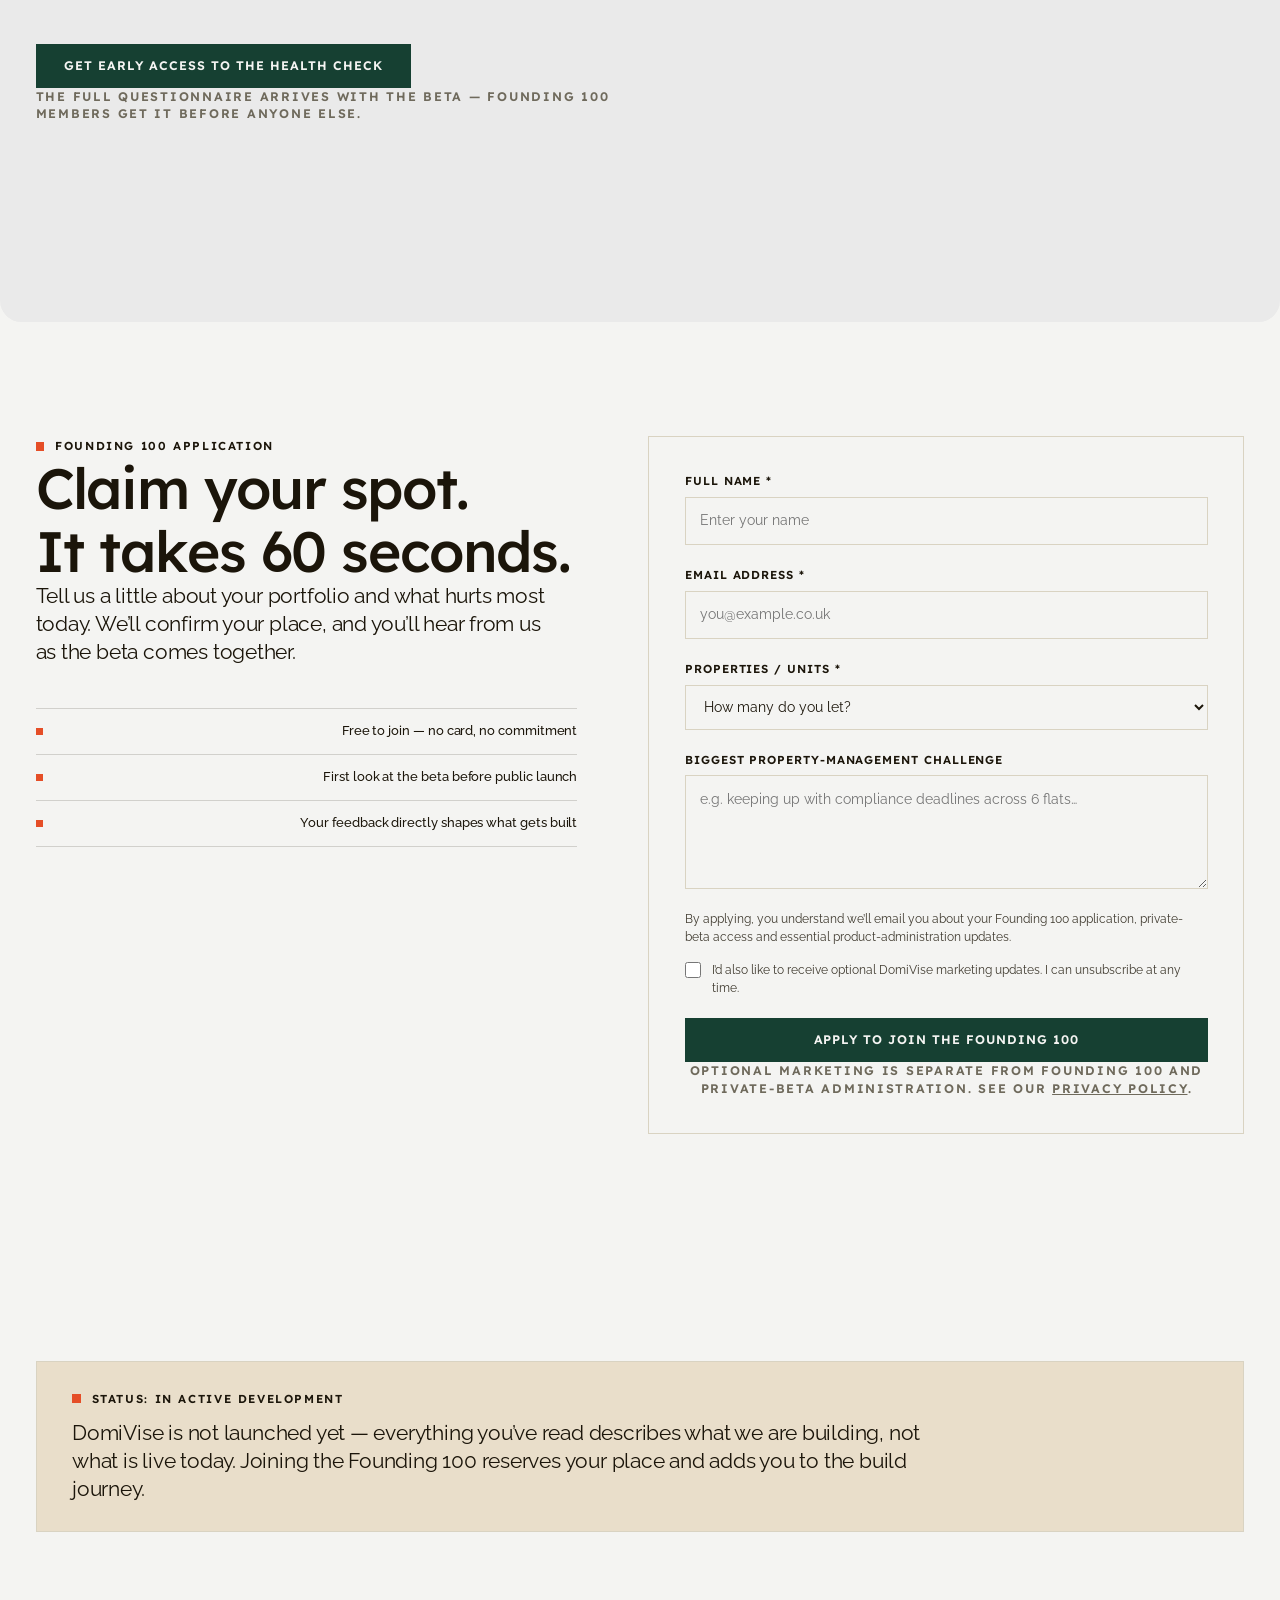
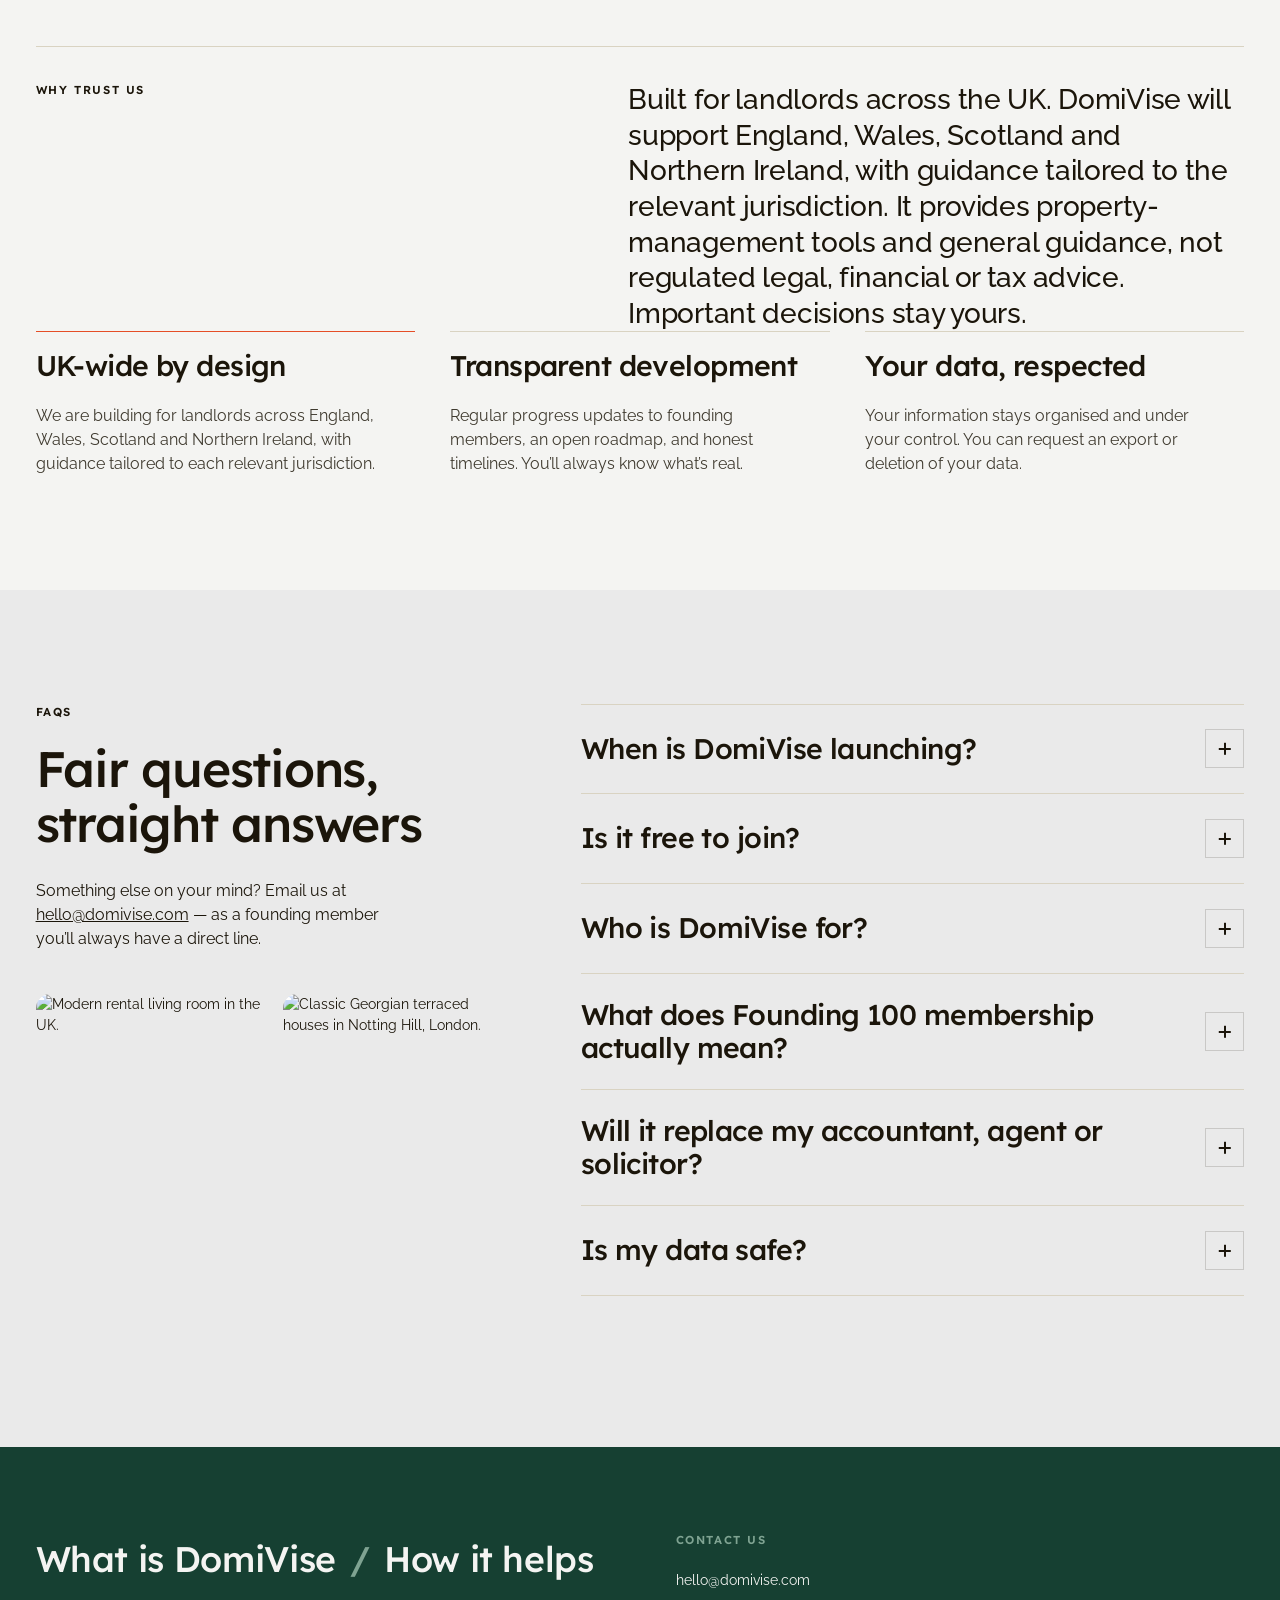
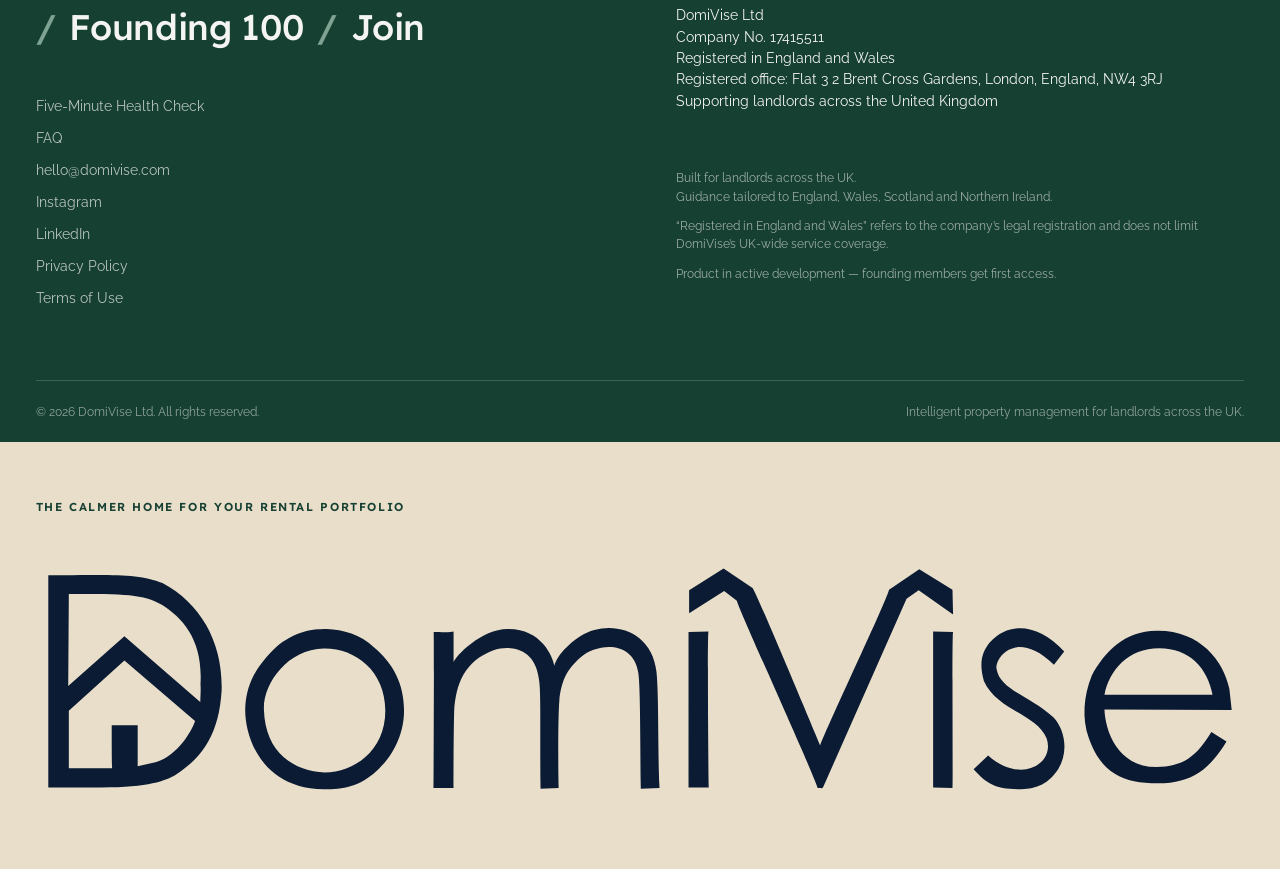
==== commit ca35666a: "Connect Founding 100 form to Resend" ====
--- a/index.html
+++ b/index.html
@@ -5,14 +5,14 @@
   <title>DomiVise | Intelligent Property Management for Landlords Across the UK</title>
   <meta name="description" content="DomiVise brings portfolio management, rent, compliance, maintenance, documents and guidance into one calm platform for landlords across England, Wales, Scotland and Northern Ireland." />
   <meta name="viewport" content="width=device-width, initial-scale=1" />
-  <link rel="canonical" href="https://domivise.co.uk/" />
+  <link rel="canonical" href="https://domivise.com/" />
   <meta property="og:type" content="website" />
   <meta property="og:site_name" content="DomiVise" />
   <meta property="og:title" content="DomiVise | Intelligent Property Management for Landlords Across the UK" />
   <meta property="og:description" content="Know what your rental property needs before it becomes a problem. Built for landlords across England, Wales, Scotland and Northern Ireland." />
-  <meta property="og:url" content="https://domivise.co.uk/" />
-  <meta property="og:image" content="https://domivise.co.uk/img/social-preview.png" />
-  <meta property="og:image:secure_url" content="https://domivise.co.uk/img/social-preview.png" />
+  <meta property="og:url" content="https://domivise.com/" />
+  <meta property="og:image" content="https://domivise.com/img/social-preview.png" />
+  <meta property="og:image:secure_url" content="https://domivise.com/img/social-preview.png" />
   <meta property="og:image:type" content="image/png" />
   <meta property="og:image:width" content="1200" />
   <meta property="og:image:height" content="630" />
@@ -20,7 +20,7 @@
   <meta name="twitter:card" content="summary_large_image" />
   <meta name="twitter:title" content="DomiVise | Intelligent Property Management for Landlords Across the UK" />
   <meta name="twitter:description" content="Every property task. One connected platform. Built for landlords across the UK." />
-  <meta name="twitter:image" content="https://domivise.co.uk/img/social-preview.png" />
+  <meta name="twitter:image" content="https://domivise.com/img/social-preview.png" />
   <link rel="preconnect" href="https://fonts.googleapis.com" />
   <link rel="preconnect" href="https://fonts.gstatic.com" crossorigin />
   <link rel="preconnect" href="https://cdnjs.cloudflare.com" crossorigin />
@@ -38,9 +38,9 @@
       {
         "@type": "Organization",
         "name": "DomiVise",
-        "url": "https://domivise.co.uk/",
+        "url": "https://domivise.com/",
         "description": "Intelligent property management and landlord advisory platform built for landlords across England, Wales, Scotland and Northern Ireland.",
-        "email": "hello@domivise.co.uk"
+        "email": "hello@domivise.com"
       },
       {
         "@type": "FAQPage",
@@ -395,7 +395,7 @@
         <div class="form-success dv-success" id="joinSuccess" hidden>
           <h3 class="h6">Application received.</h3>
           <p>Welcome to the Founding 100. Keep an eye on your inbox &mdash; we&rsquo;ll be in touch with next steps as the beta comes together.</p>
-          <p class="label">Any questions? <a href="mailto:hello@domivise.co.uk">hello@domivise.co.uk</a></p>
+          <p class="label">Any questions? <a href="mailto:hello@domivise.com">hello@domivise.com</a></p>
         </div>
       </div>
     </section>
@@ -435,7 +435,7 @@
         <div class="faq_side">
           <p class="label" data-block>FAQs</p>
           <h2 class="h3" data-lines>Fair questions,<br />straight answers</h2>
-          <p class="body-medium dv-faq-note" data-block>Something else on your mind? Email us at <a href="mailto:hello@domivise.co.uk">hello@domivise.co.uk</a> &mdash; as a founding member you&rsquo;ll always have a direct line.</p>
+          <p class="body-medium dv-faq-note" data-block>Something else on your mind? Email us at <a href="mailto:hello@domivise.com">hello@domivise.com</a> &mdash; as a founding member you&rsquo;ll always have a direct line.</p>
           <div class="faq_images" data-children>
             <img src="https://images.pexels.com/photos/12742348/pexels-photo-12742348.jpeg?auto=compress&amp;cs=tinysrgb&amp;w=900" alt="Modern rental living room in the UK." width="900" height="1350" loading="lazy" data-parallax />
             <img src="https://images.pexels.com/photos/18729217/pexels-photo-18729217.jpeg?auto=compress&amp;cs=tinysrgb&amp;w=900" alt="Classic Georgian terraced houses in Notting Hill, London." width="900" height="1350" loading="lazy" />
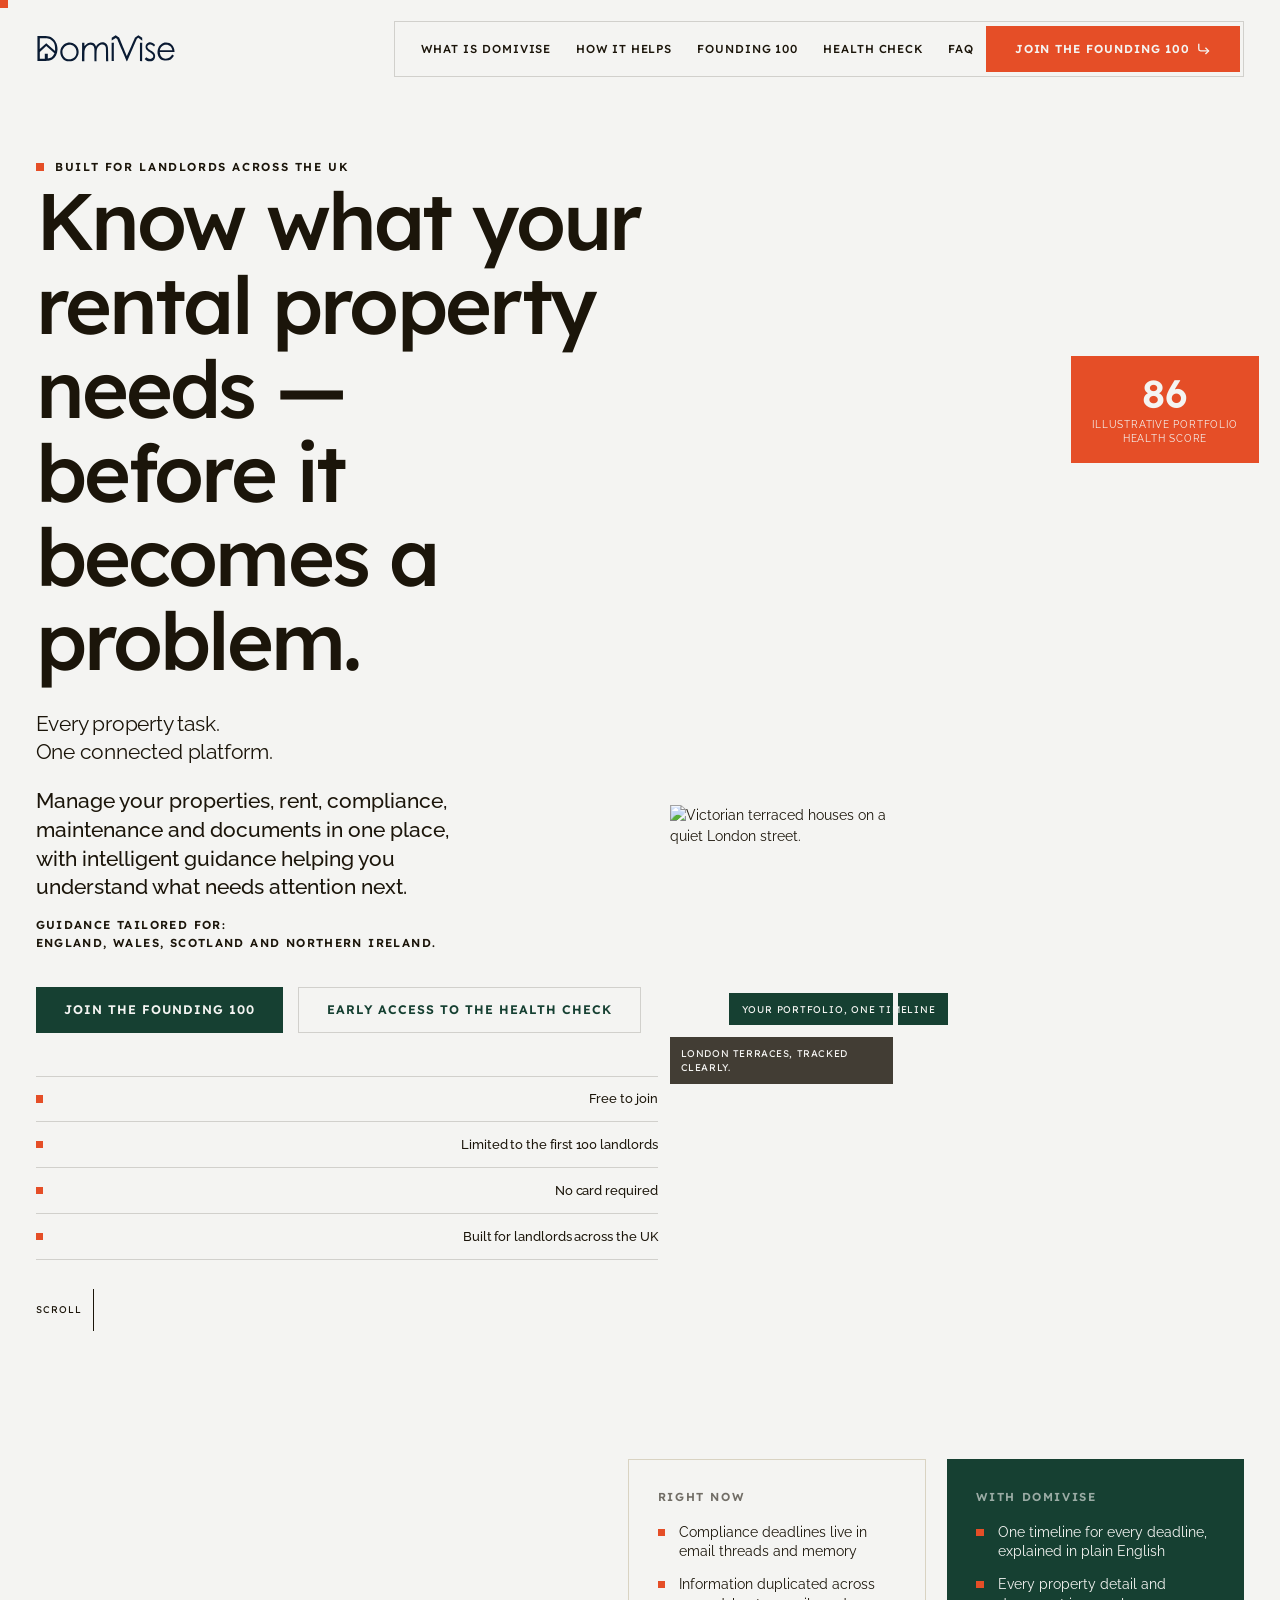
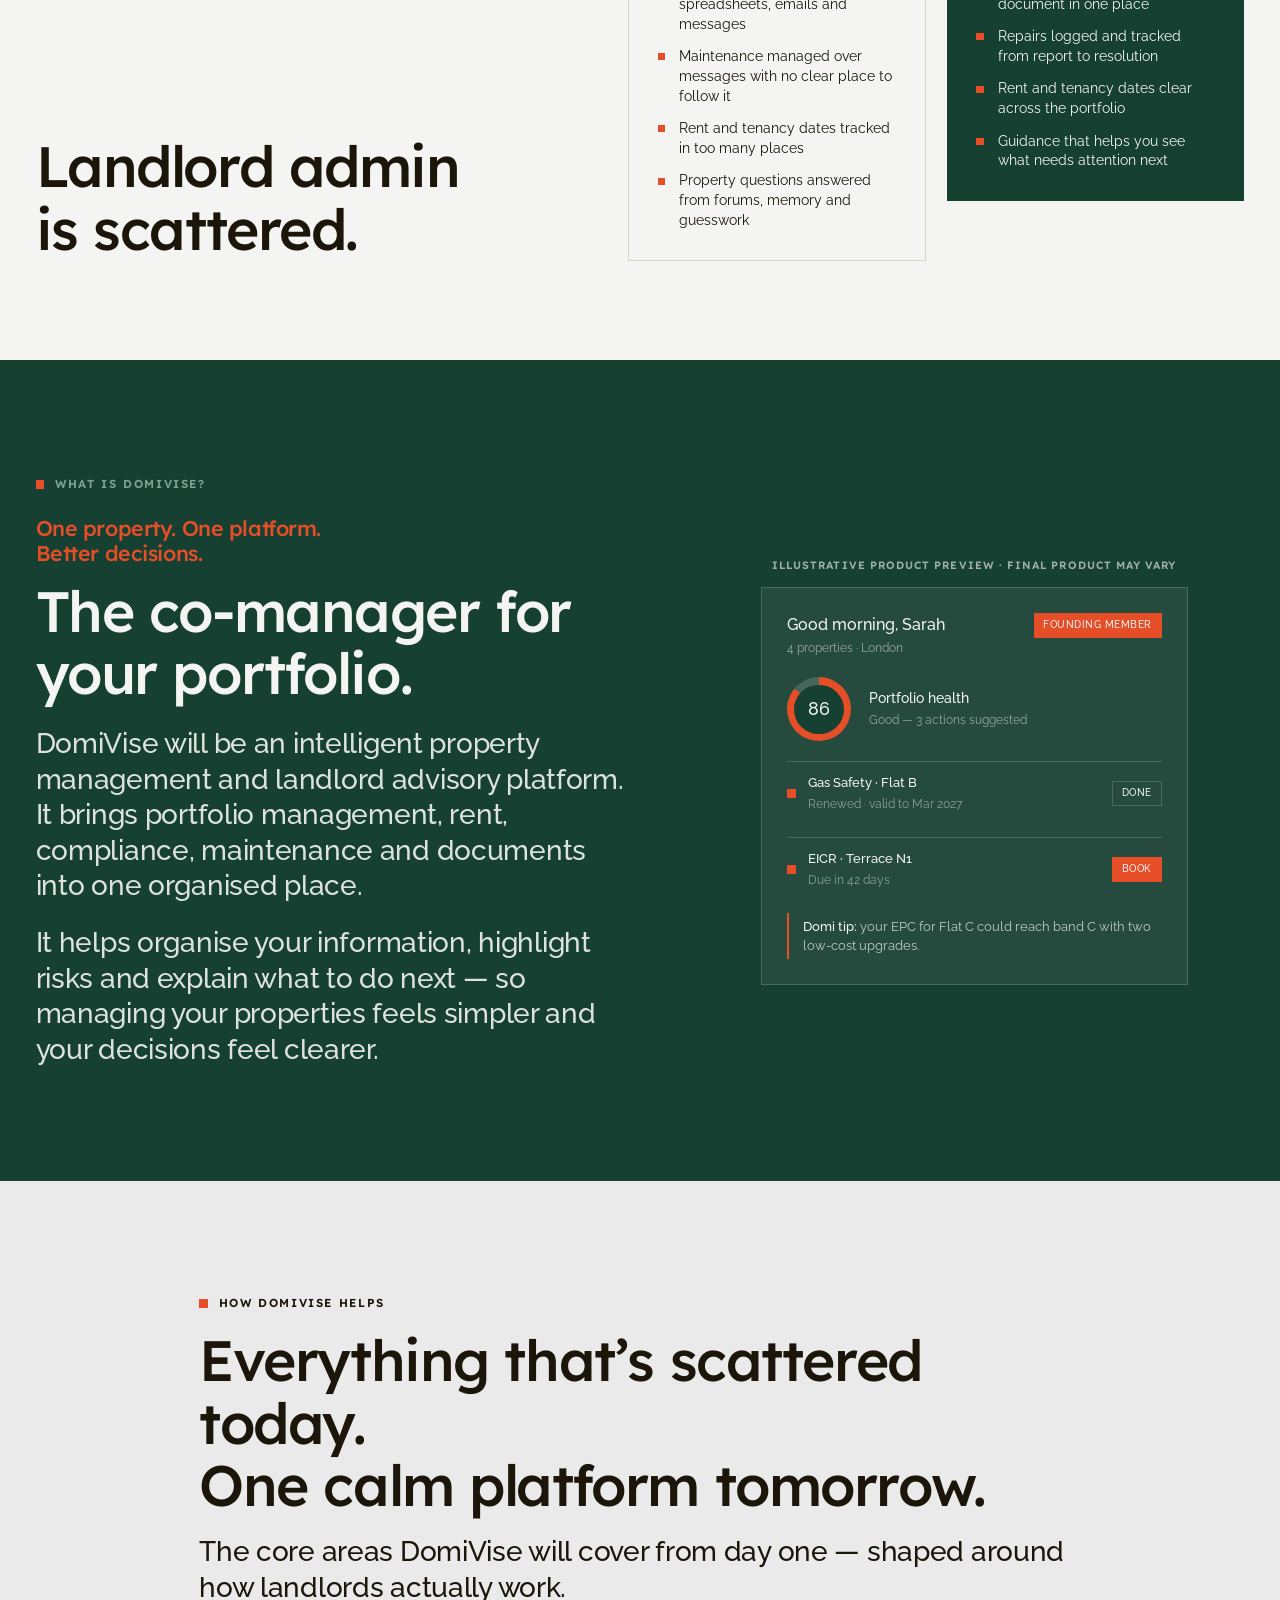
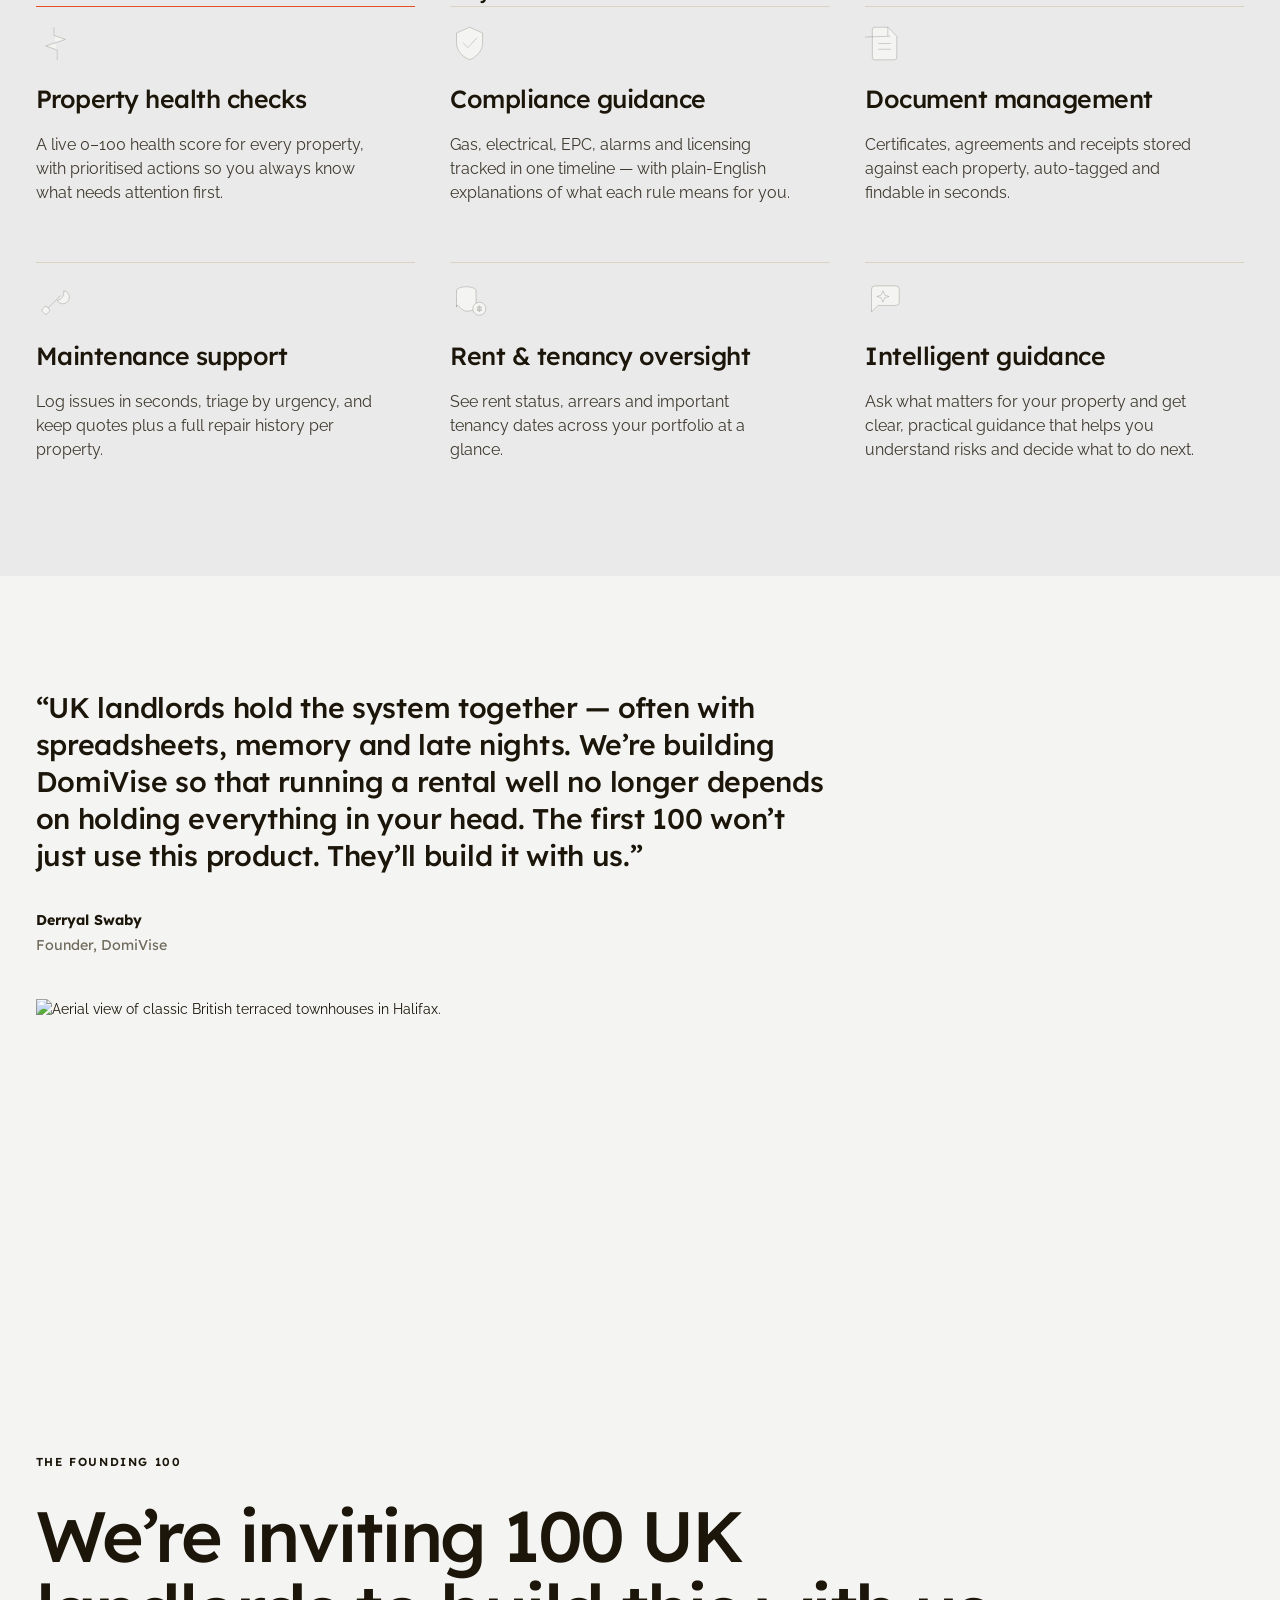
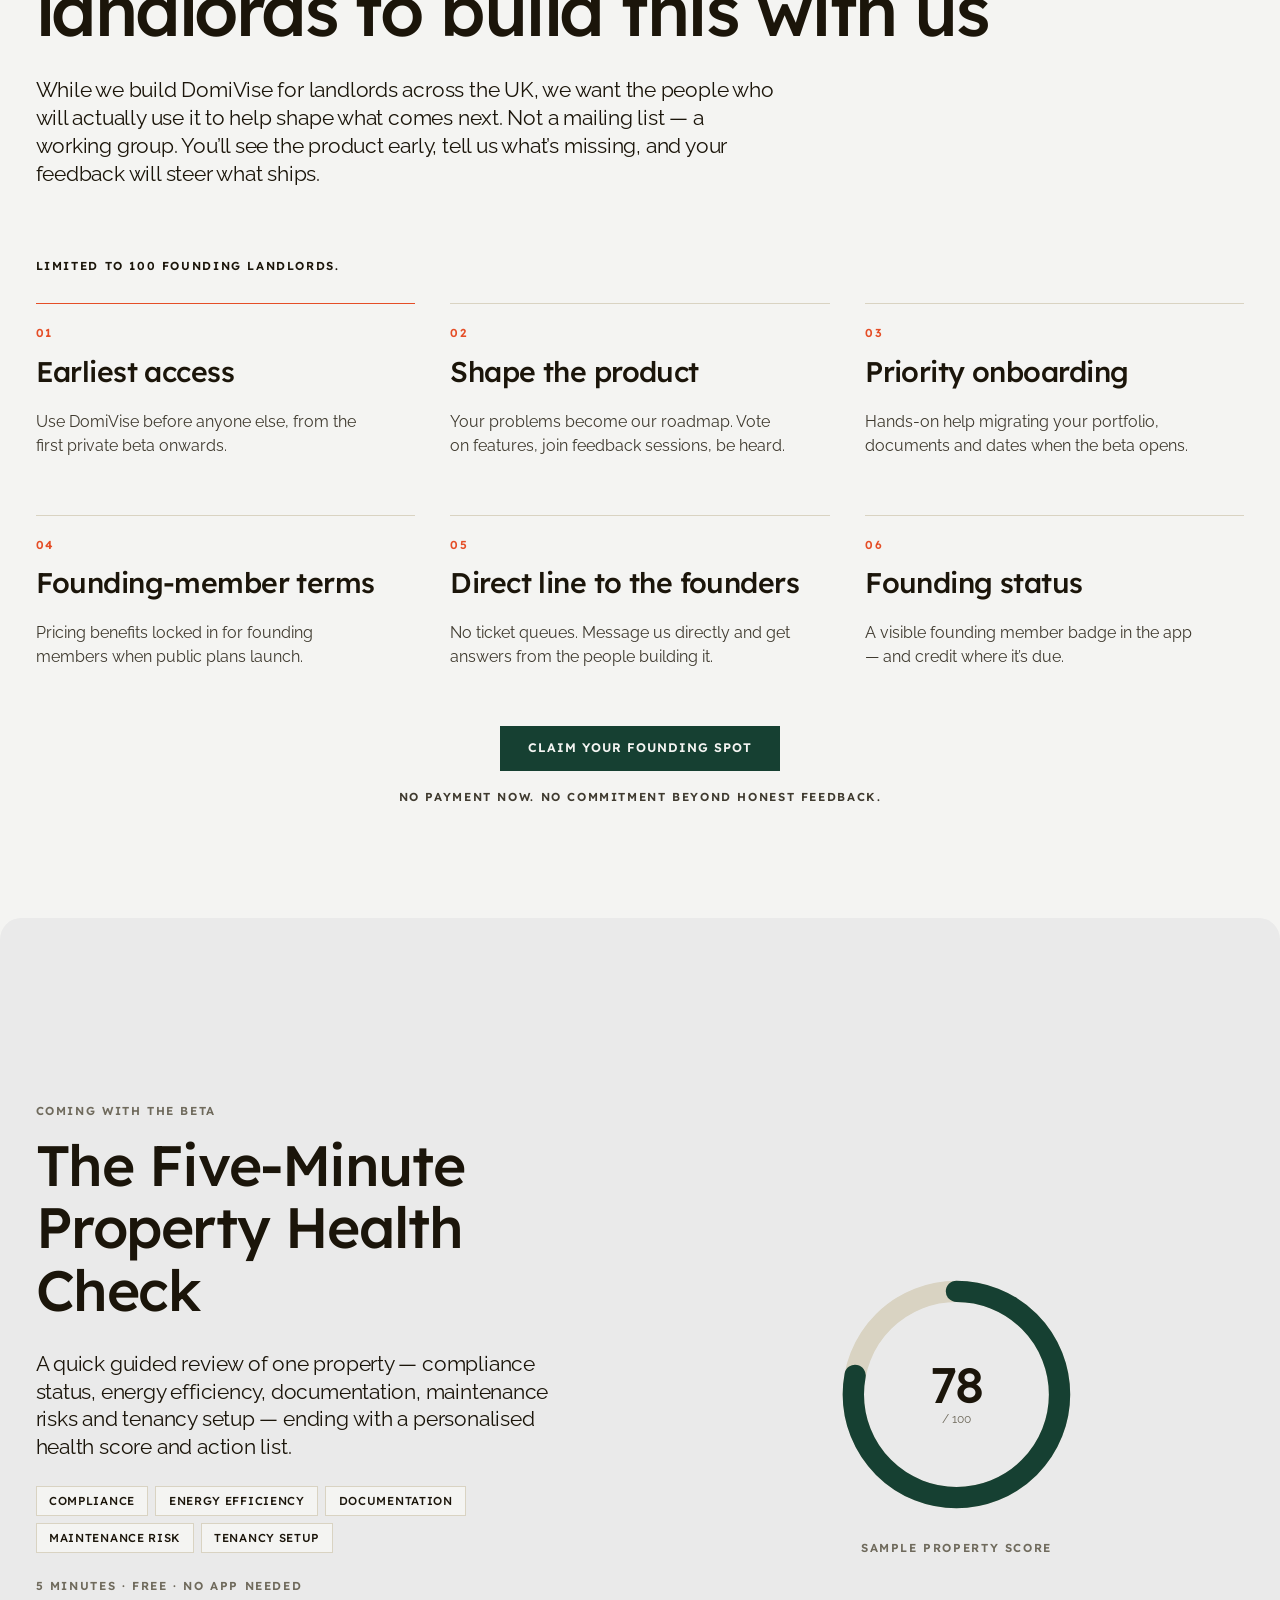
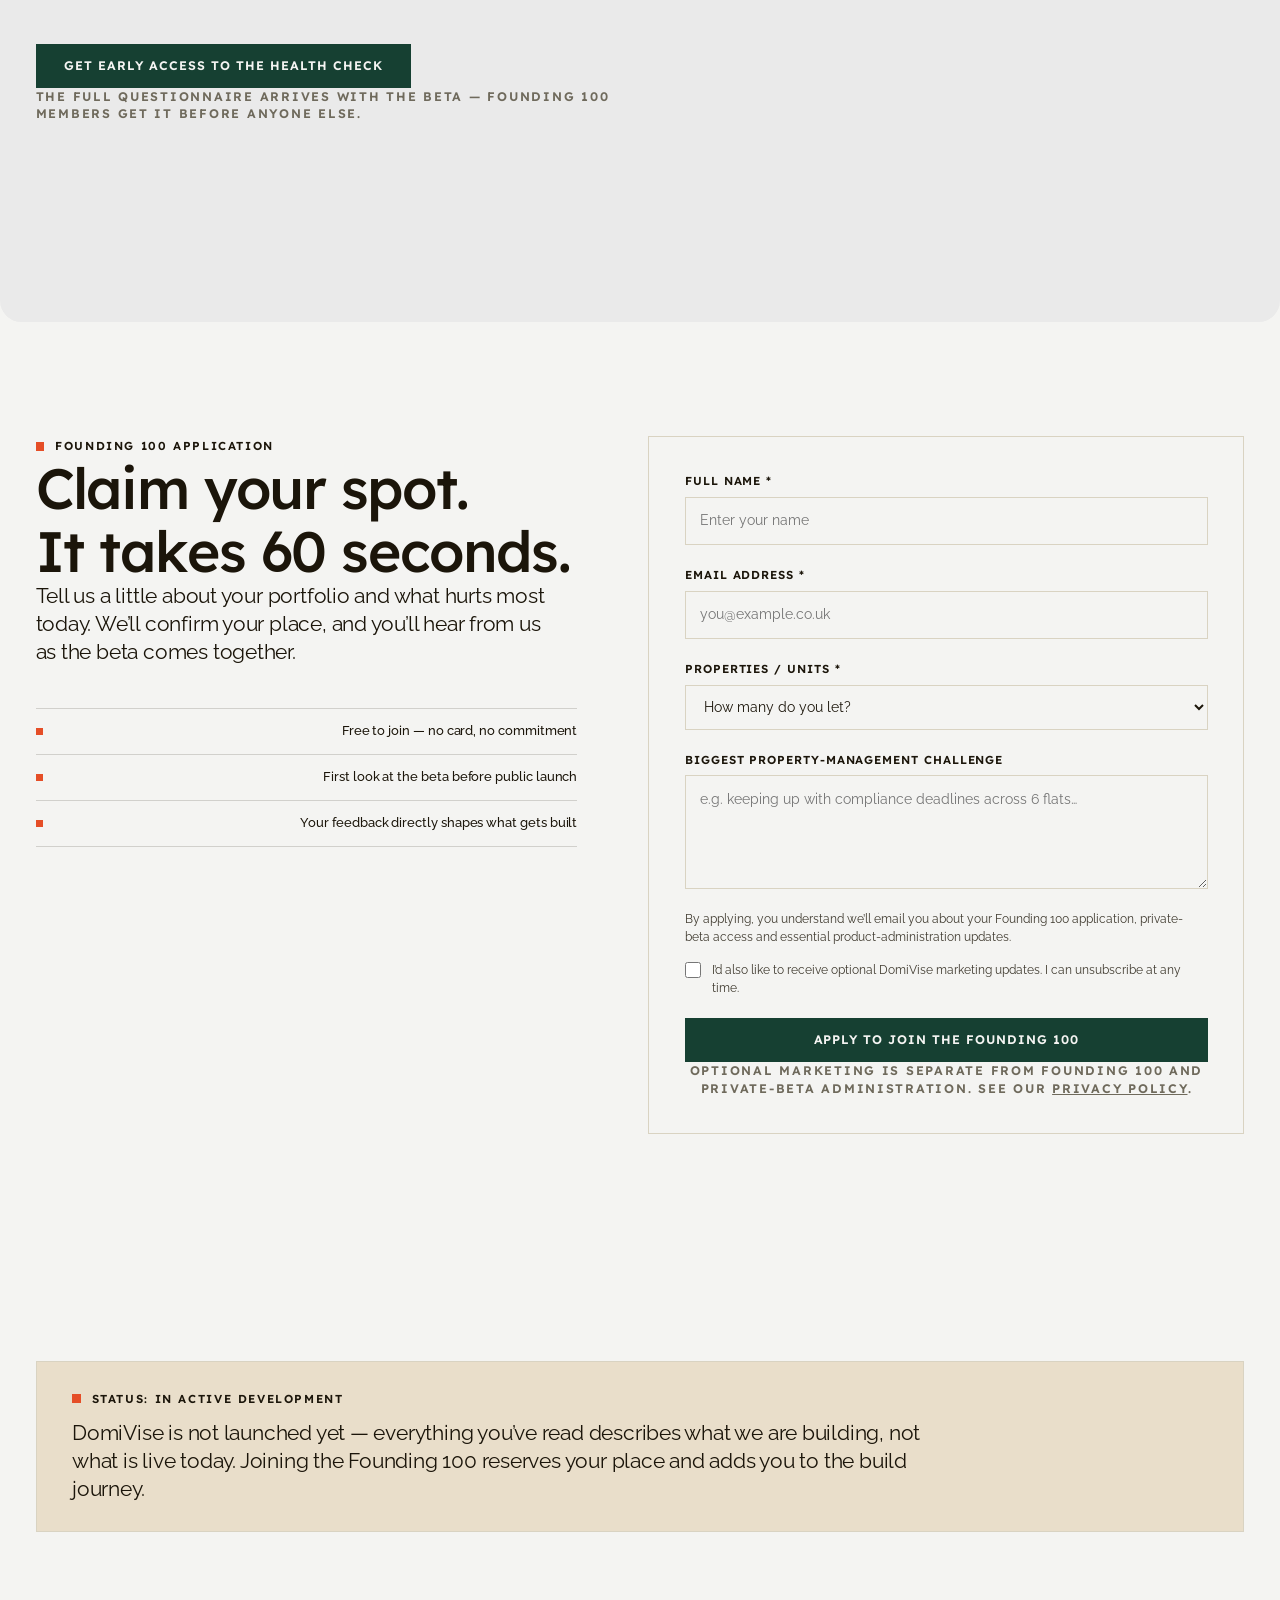
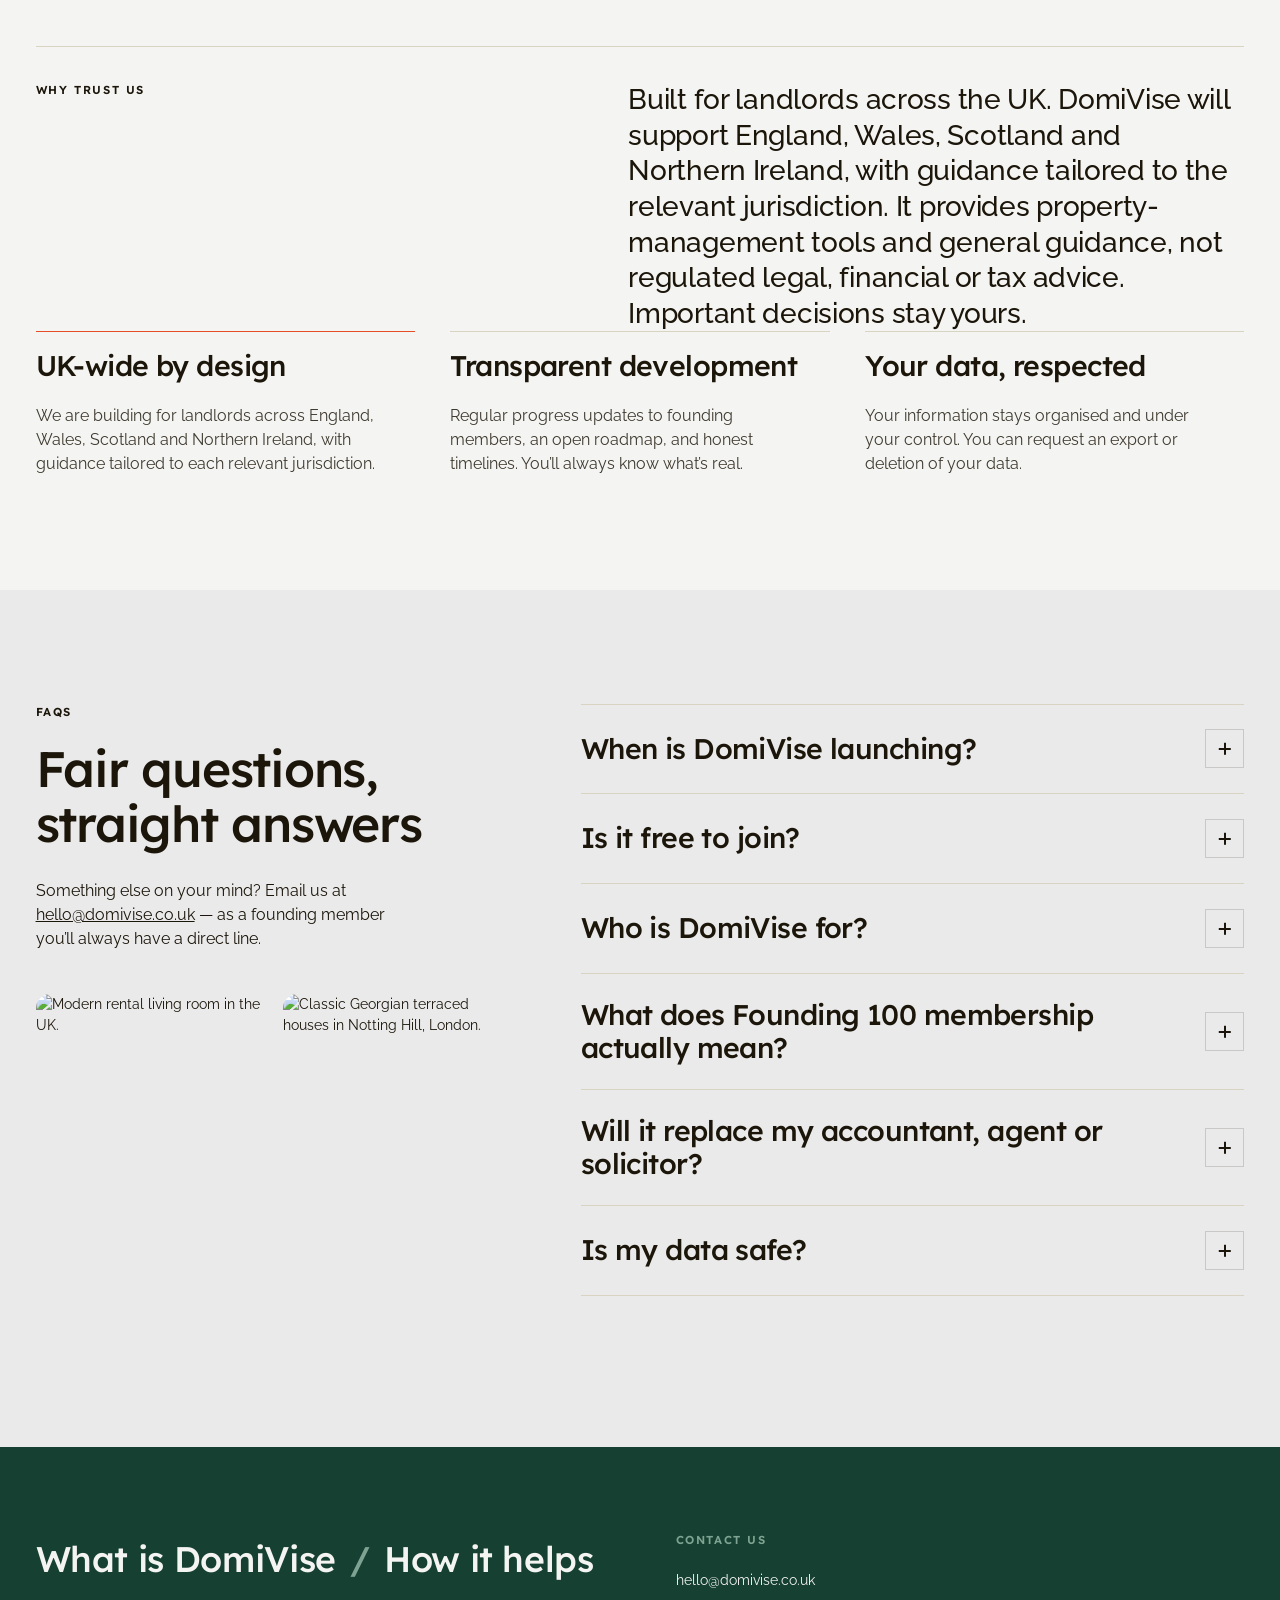
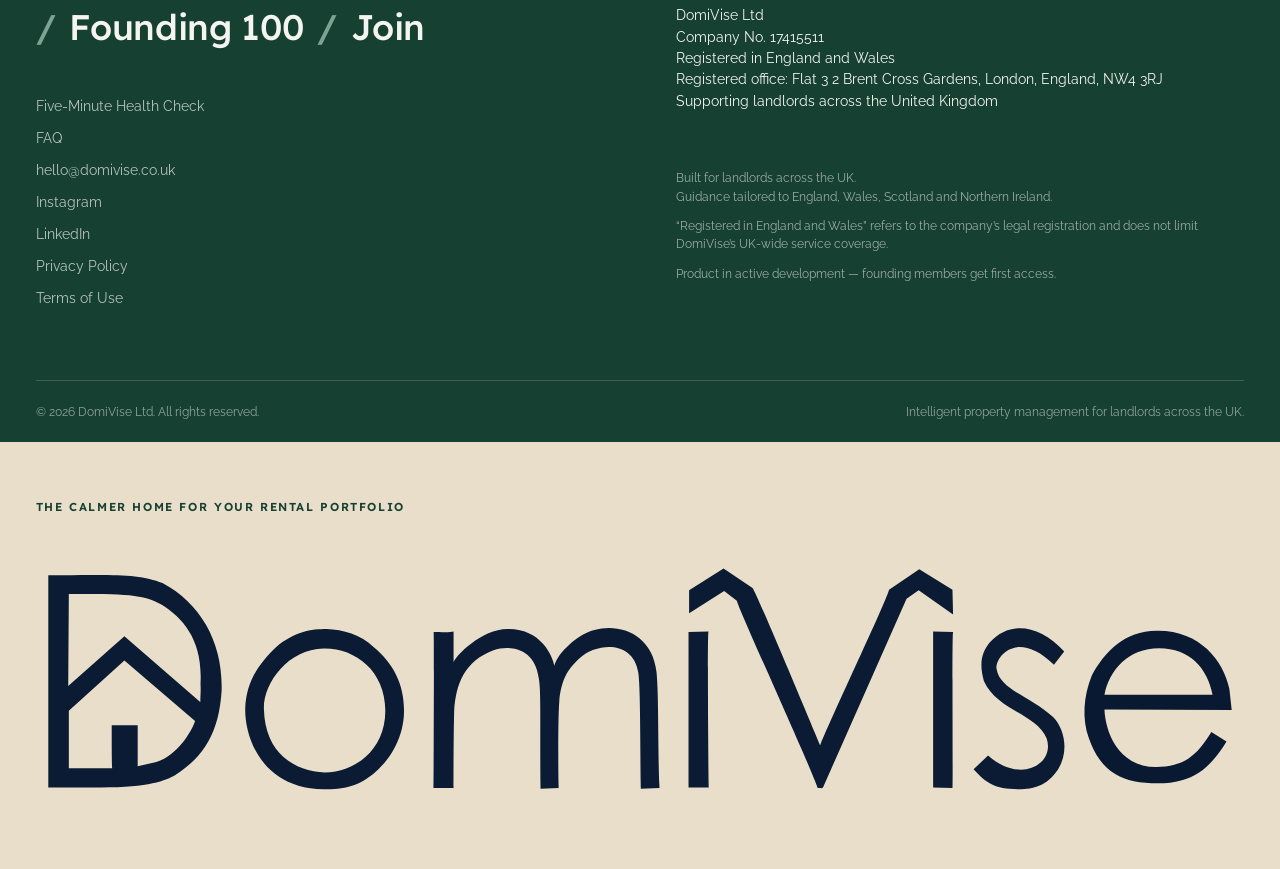
==== commit d2751799: "Restore domivise co uk domain" ====
--- a/index.html
+++ b/index.html
@@ -5,14 +5,14 @@
   <title>DomiVise | Intelligent Property Management for Landlords Across the UK</title>
   <meta name="description" content="DomiVise brings portfolio management, rent, compliance, maintenance, documents and guidance into one calm platform for landlords across England, Wales, Scotland and Northern Ireland." />
   <meta name="viewport" content="width=device-width, initial-scale=1" />
-  <link rel="canonical" href="https://domivise.com/" />
+  <link rel="canonical" href="https://domivise.co.uk/" />
   <meta property="og:type" content="website" />
   <meta property="og:site_name" content="DomiVise" />
   <meta property="og:title" content="DomiVise | Intelligent Property Management for Landlords Across the UK" />
   <meta property="og:description" content="Know what your rental property needs before it becomes a problem. Built for landlords across England, Wales, Scotland and Northern Ireland." />
-  <meta property="og:url" content="https://domivise.com/" />
-  <meta property="og:image" content="https://domivise.com/img/social-preview.png" />
-  <meta property="og:image:secure_url" content="https://domivise.com/img/social-preview.png" />
+  <meta property="og:url" content="https://domivise.co.uk/" />
+  <meta property="og:image" content="https://domivise.co.uk/img/social-preview.png" />
+  <meta property="og:image:secure_url" content="https://domivise.co.uk/img/social-preview.png" />
   <meta property="og:image:type" content="image/png" />
   <meta property="og:image:width" content="1200" />
   <meta property="og:image:height" content="630" />
@@ -20,7 +20,7 @@
   <meta name="twitter:card" content="summary_large_image" />
   <meta name="twitter:title" content="DomiVise | Intelligent Property Management for Landlords Across the UK" />
   <meta name="twitter:description" content="Every property task. One connected platform. Built for landlords across the UK." />
-  <meta name="twitter:image" content="https://domivise.com/img/social-preview.png" />
+  <meta name="twitter:image" content="https://domivise.co.uk/img/social-preview.png" />
   <link rel="preconnect" href="https://fonts.googleapis.com" />
   <link rel="preconnect" href="https://fonts.gstatic.com" crossorigin />
   <link rel="preconnect" href="https://cdnjs.cloudflare.com" crossorigin />
@@ -38,9 +38,9 @@
       {
         "@type": "Organization",
         "name": "DomiVise",
-        "url": "https://domivise.com/",
+        "url": "https://domivise.co.uk/",
         "description": "Intelligent property management and landlord advisory platform built for landlords across England, Wales, Scotland and Northern Ireland.",
-        "email": "hello@domivise.com"
+        "email": "hello@domivise.co.uk"
       },
       {
         "@type": "FAQPage",
@@ -395,7 +395,7 @@
         <div class="form-success dv-success" id="joinSuccess" hidden>
           <h3 class="h6">Application received.</h3>
           <p>Welcome to the Founding 100. Keep an eye on your inbox &mdash; we&rsquo;ll be in touch with next steps as the beta comes together.</p>
-          <p class="label">Any questions? <a href="mailto:hello@domivise.com">hello@domivise.com</a></p>
+          <p class="label">Any questions? <a href="mailto:hello@domivise.co.uk">hello@domivise.co.uk</a></p>
         </div>
       </div>
     </section>
@@ -435,7 +435,7 @@
         <div class="faq_side">
           <p class="label" data-block>FAQs</p>
           <h2 class="h3" data-lines>Fair questions,<br />straight answers</h2>
-          <p class="body-medium dv-faq-note" data-block>Something else on your mind? Email us at <a href="mailto:hello@domivise.com">hello@domivise.com</a> &mdash; as a founding member you&rsquo;ll always have a direct line.</p>
+          <p class="body-medium dv-faq-note" data-block>Something else on your mind? Email us at <a href="mailto:hello@domivise.co.uk">hello@domivise.co.uk</a> &mdash; as a founding member you&rsquo;ll always have a direct line.</p>
           <div class="faq_images" data-children>
             <img src="https://images.pexels.com/photos/12742348/pexels-photo-12742348.jpeg?auto=compress&amp;cs=tinysrgb&amp;w=900" alt="Modern rental living room in the UK." width="900" height="1350" loading="lazy" data-parallax />
             <img src="https://images.pexels.com/photos/18729217/pexels-photo-18729217.jpeg?auto=compress&amp;cs=tinysrgb&amp;w=900" alt="Classic Georgian terraced houses in Notting Hill, London." width="900" height="1350" loading="lazy" />
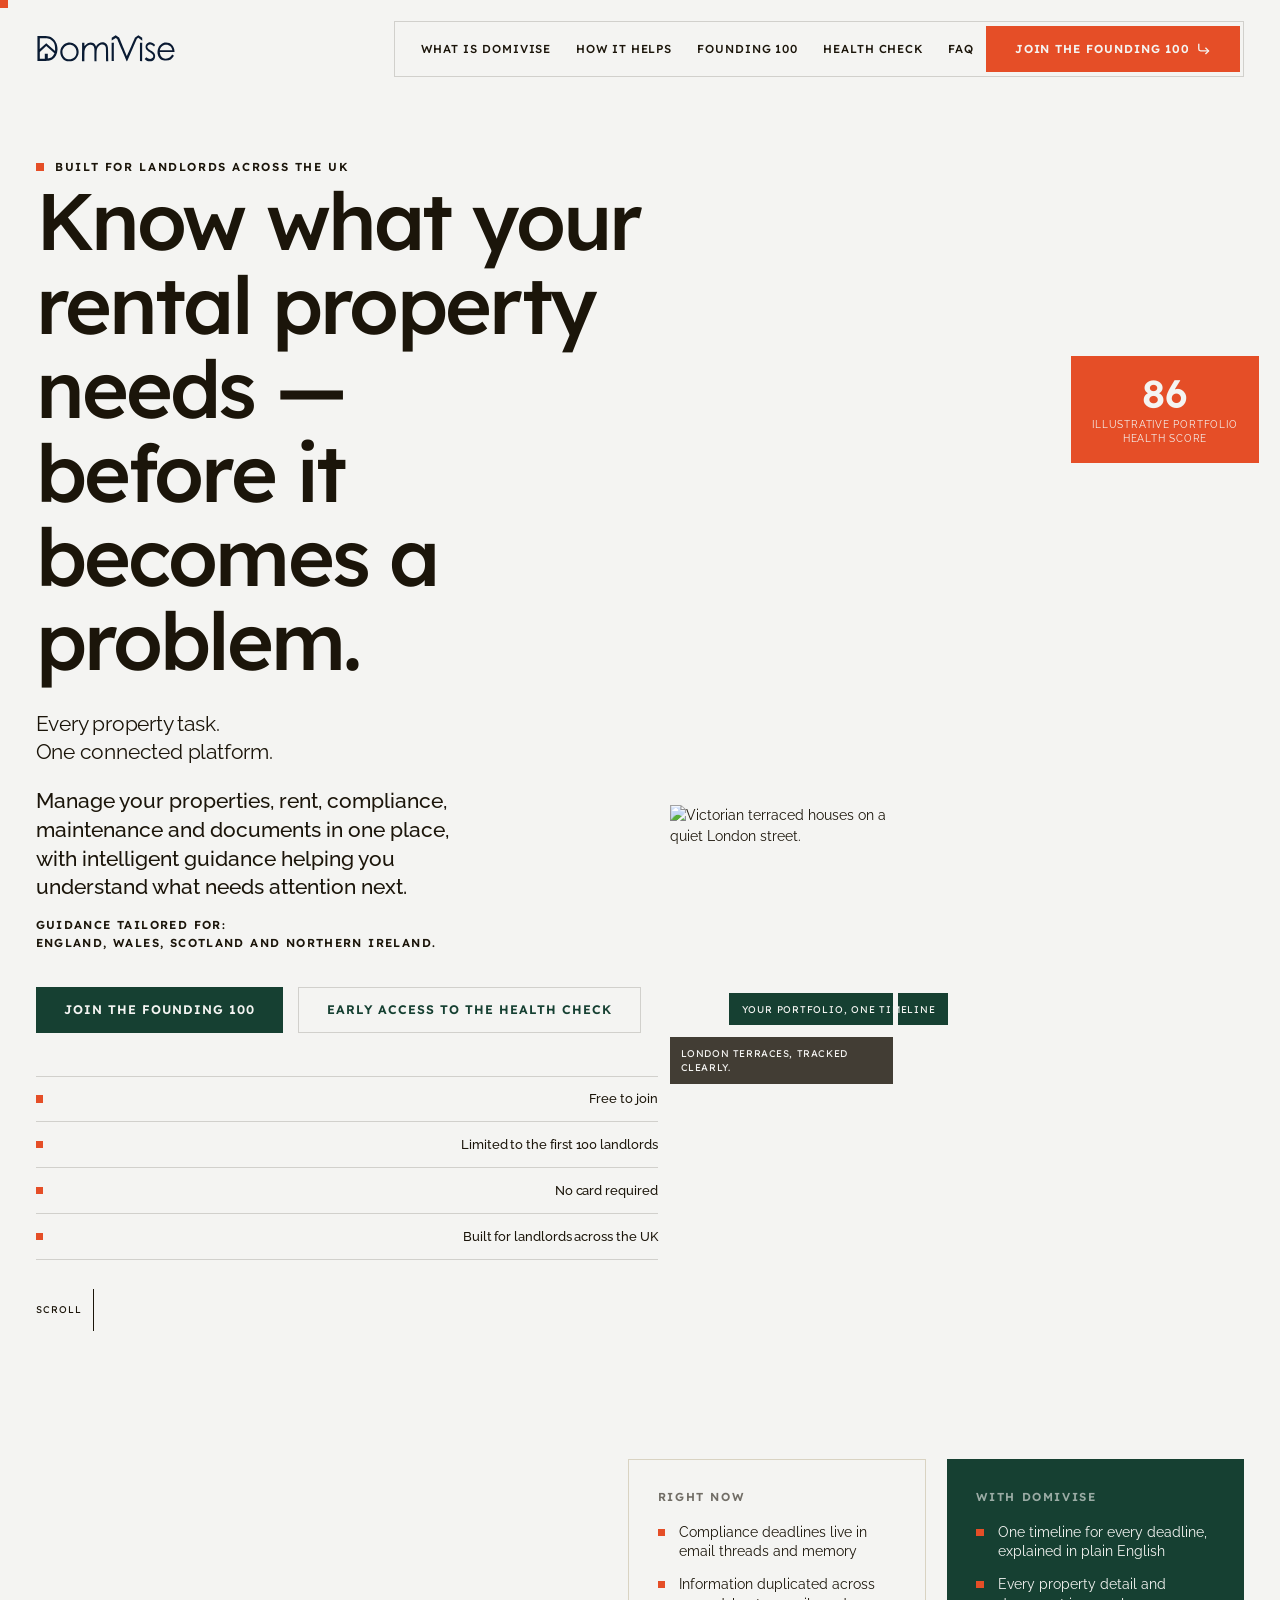
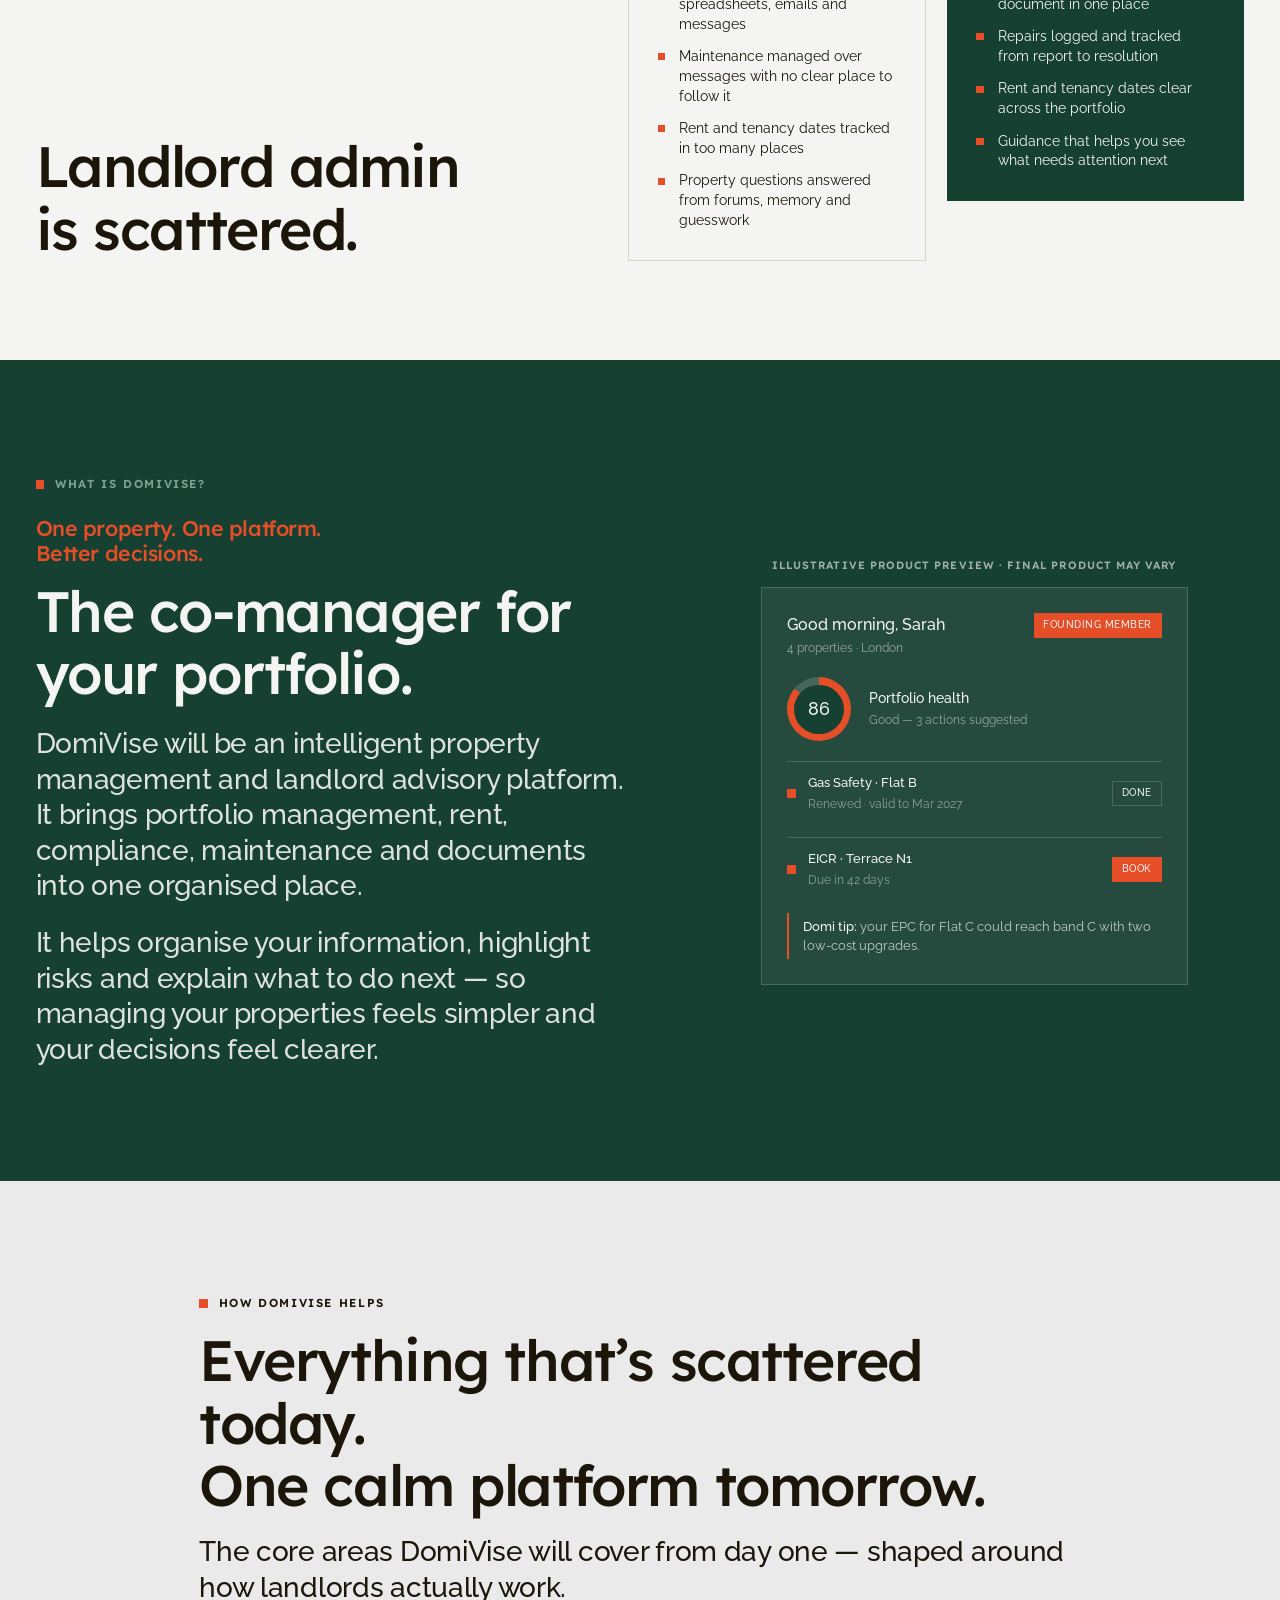
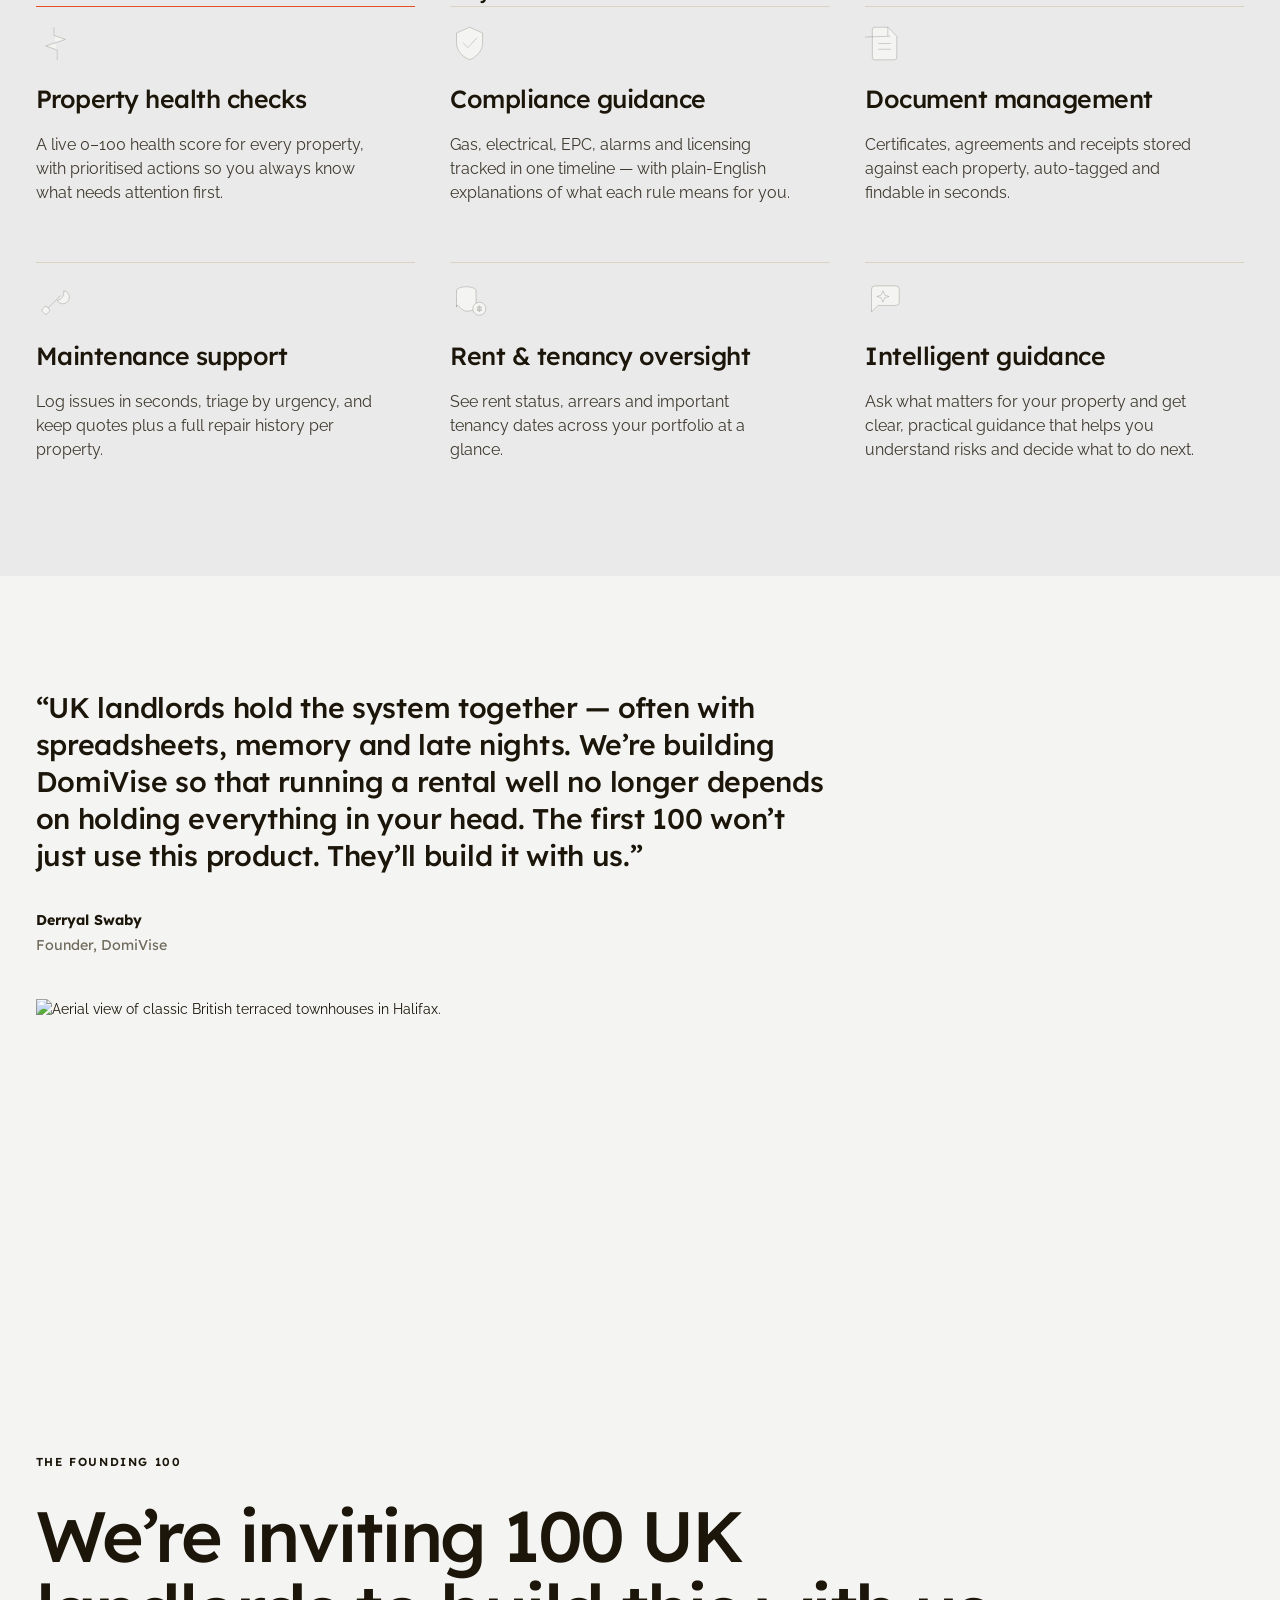
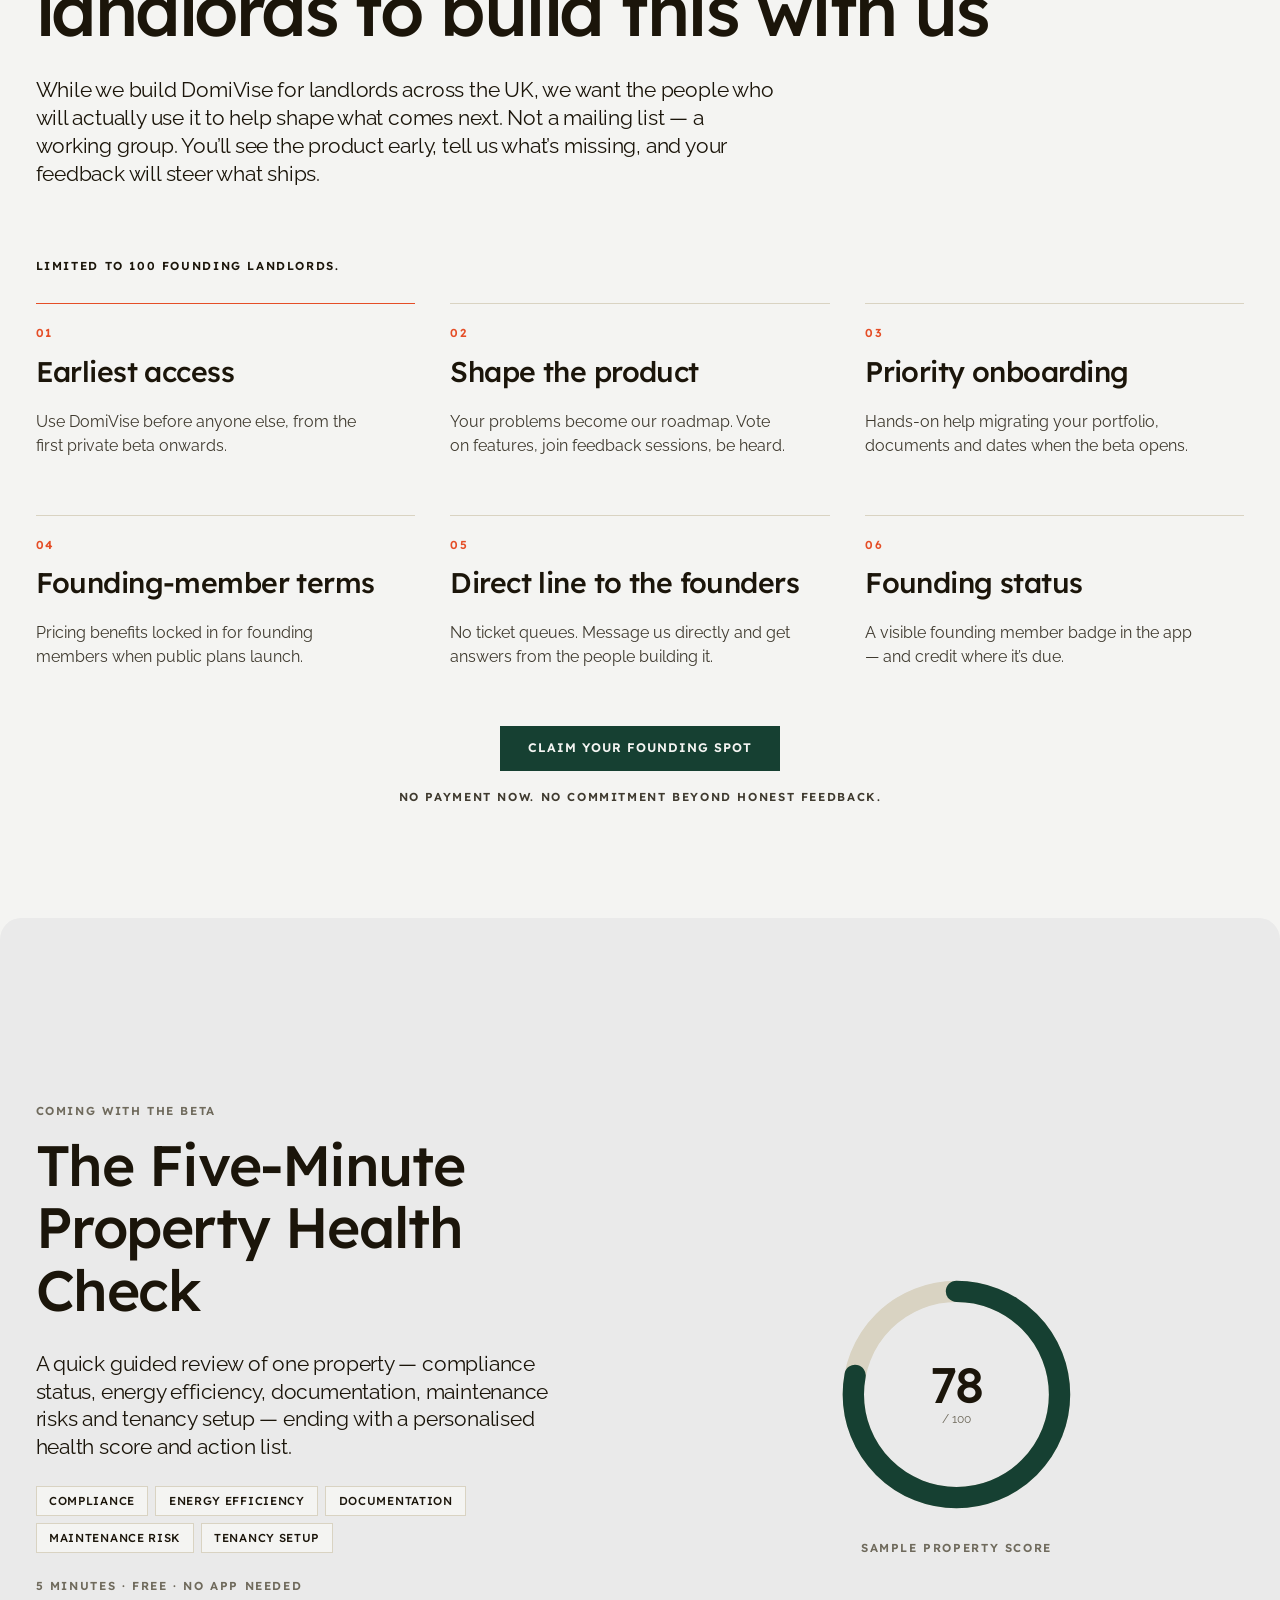
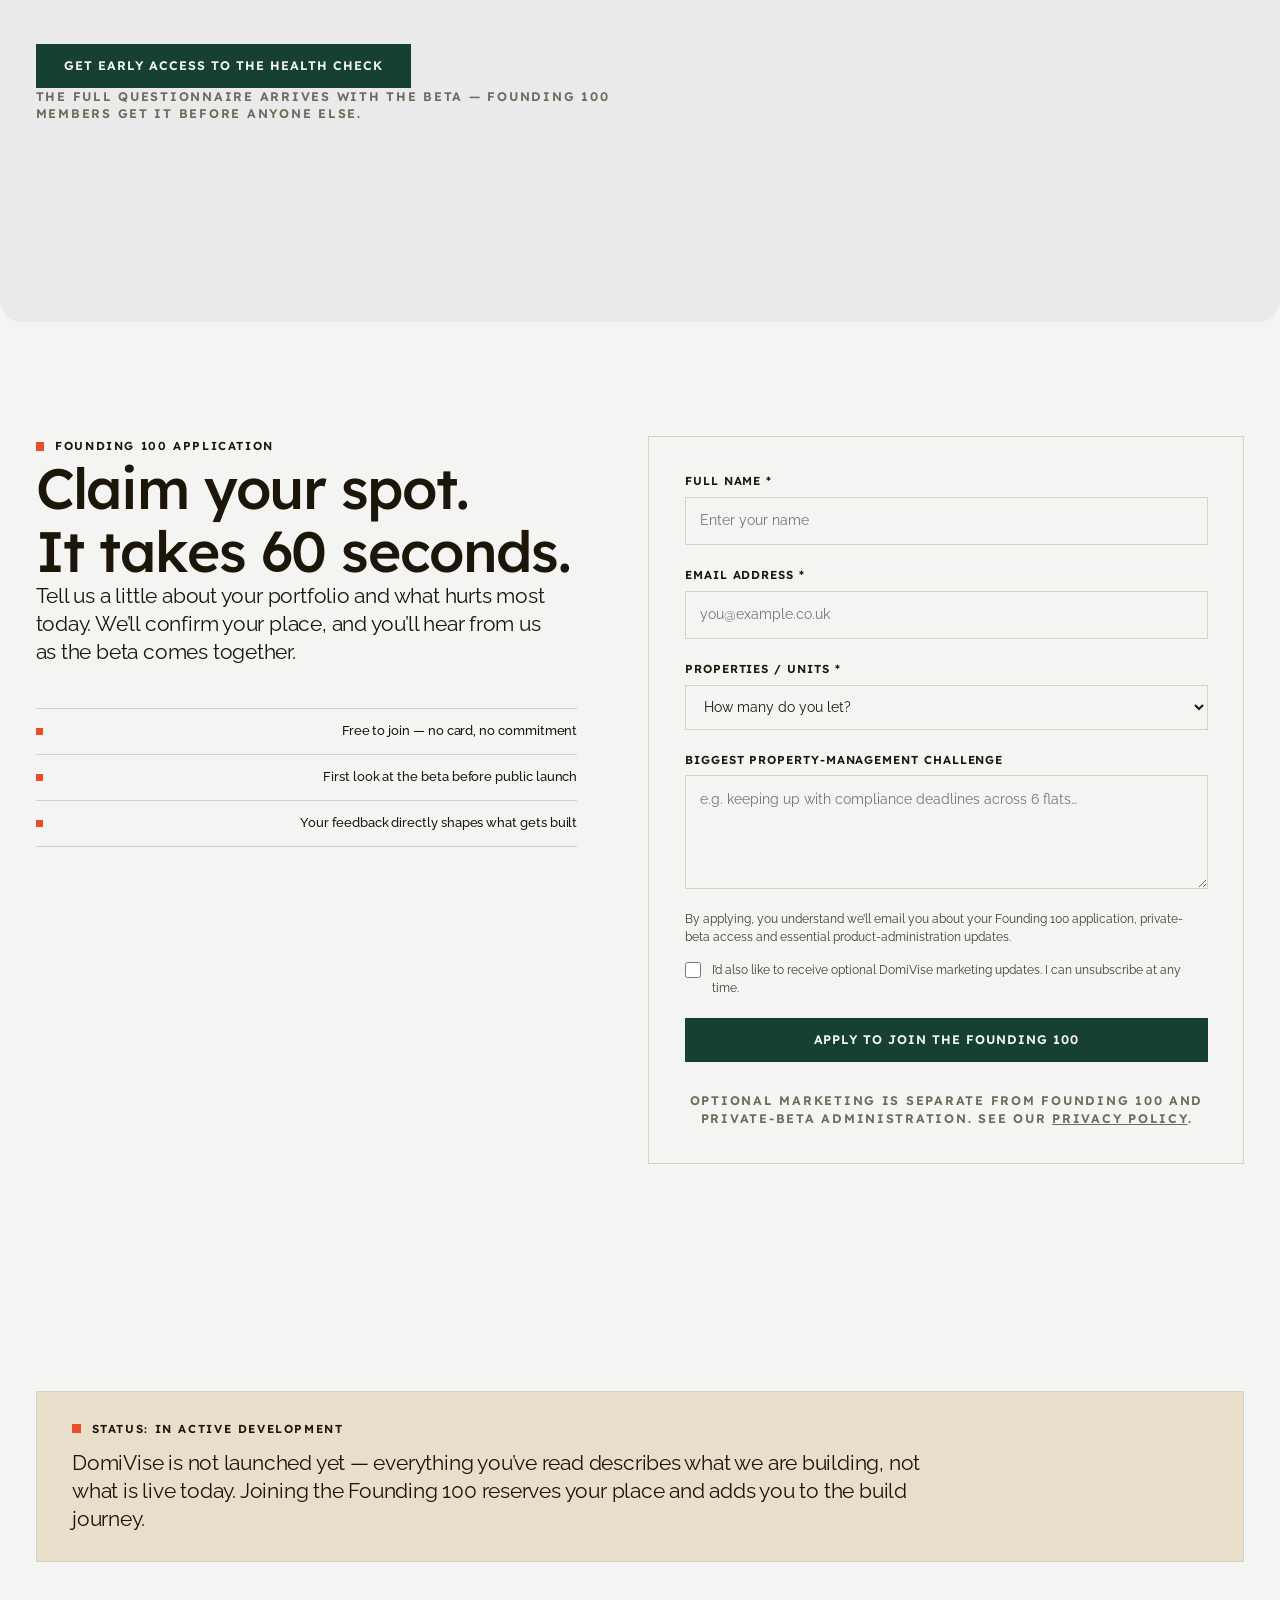
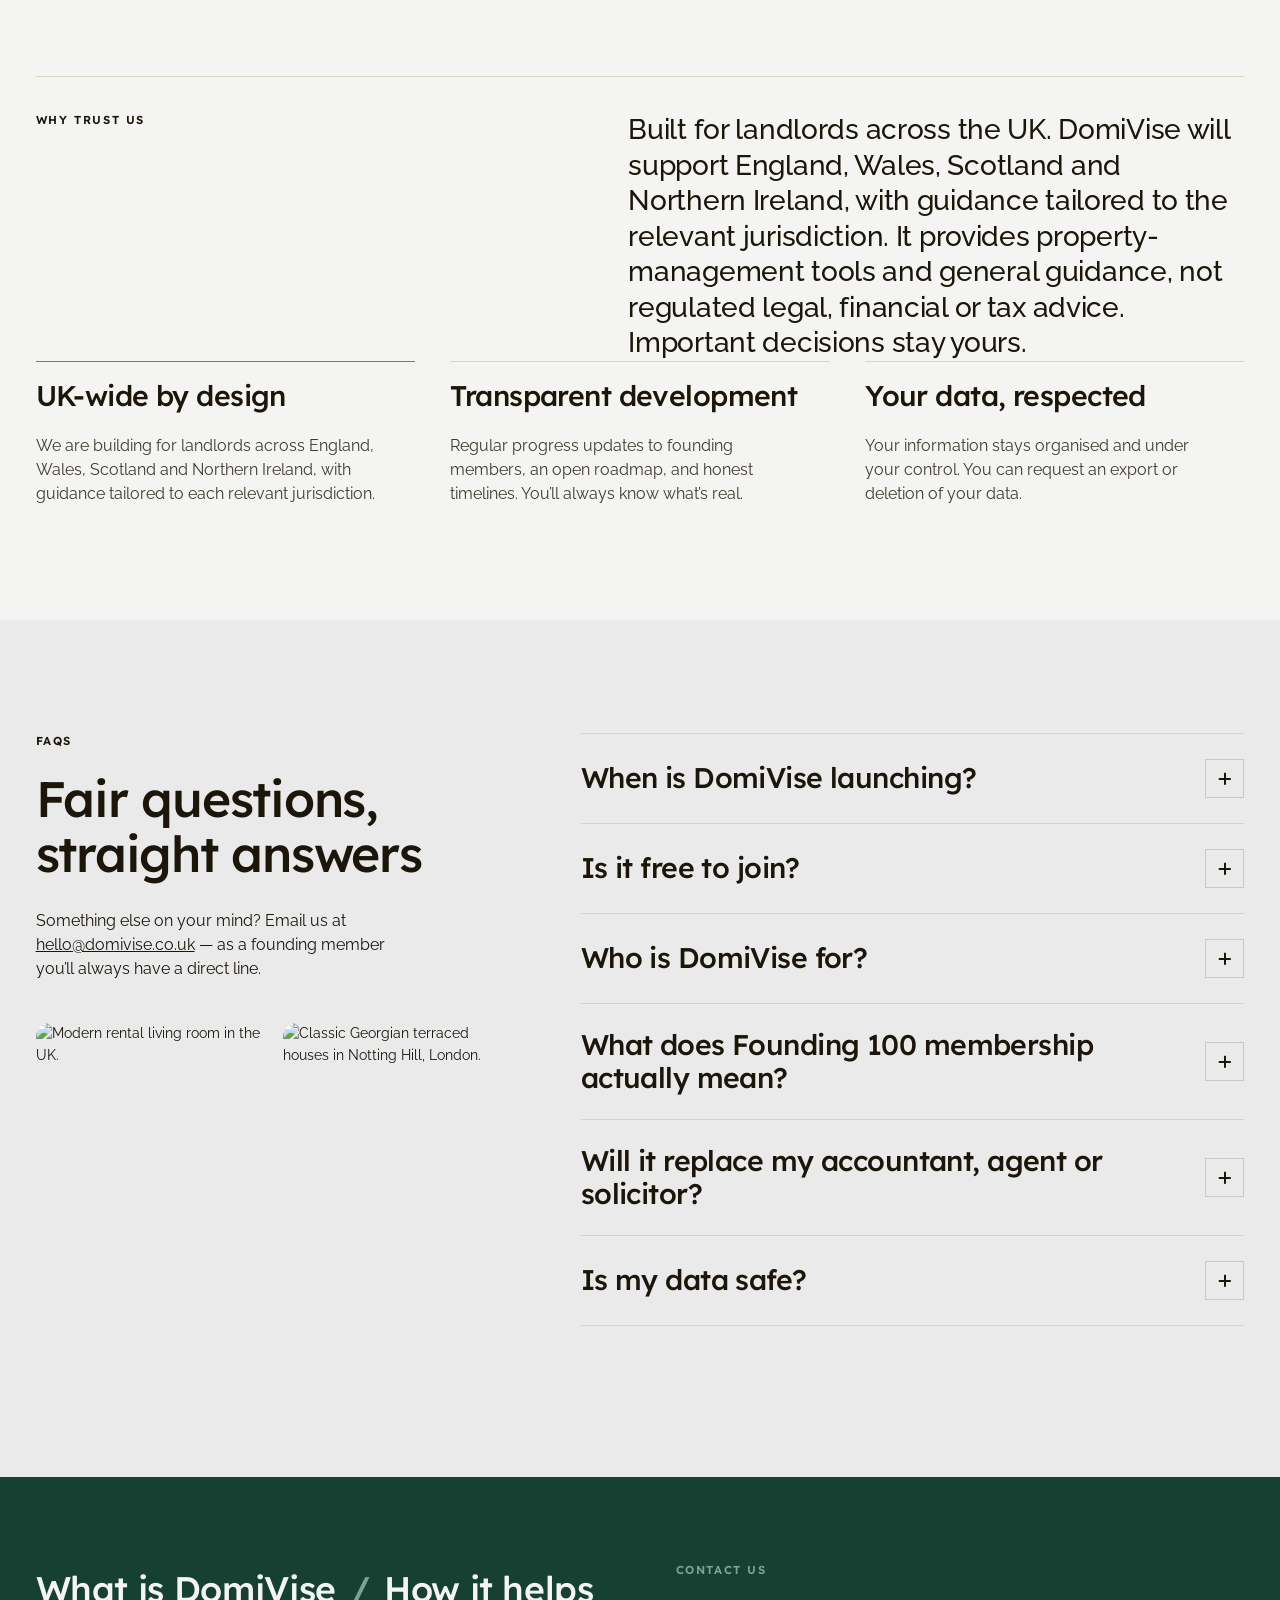
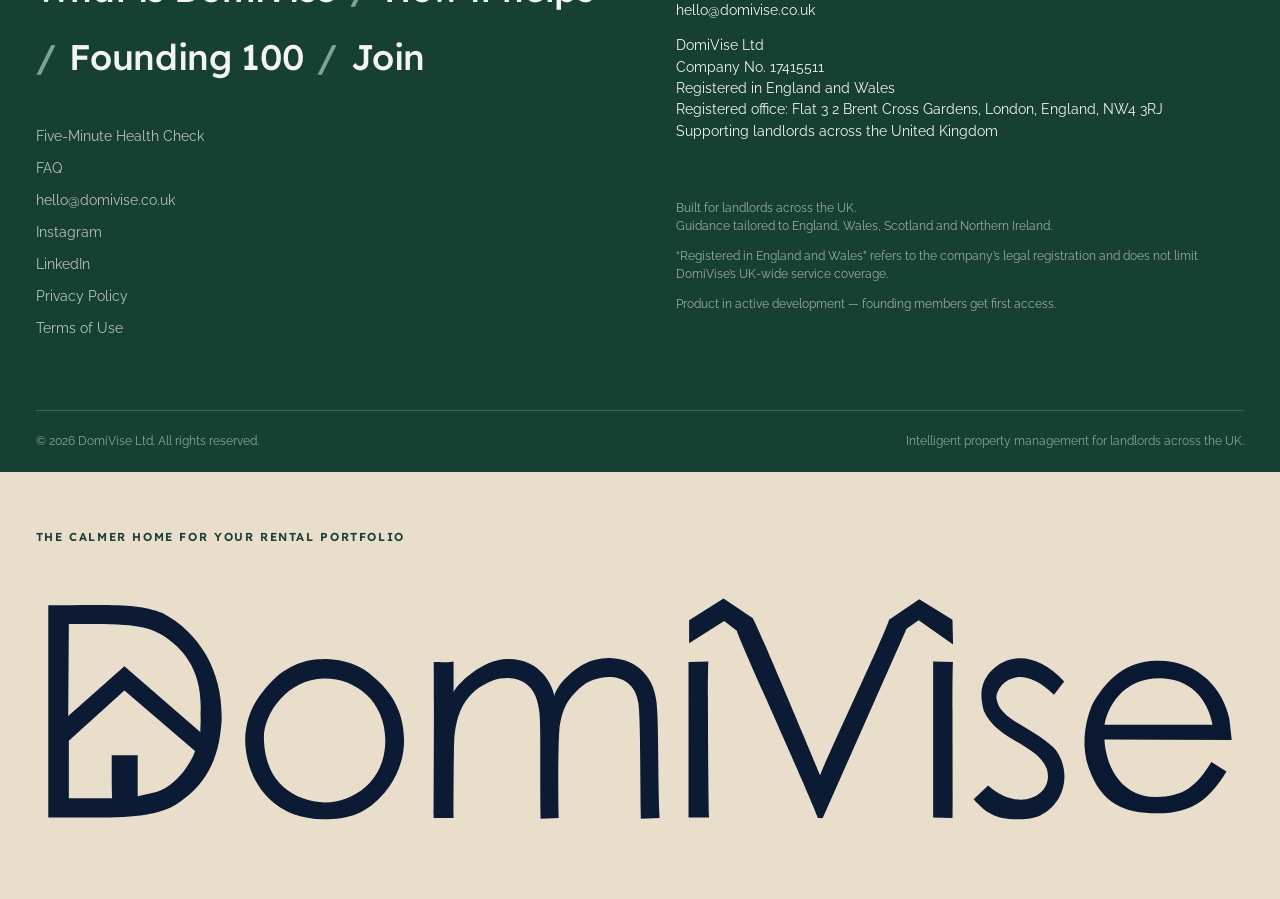
==== commit 5a2f59ec: "Add signup confirmation and Resend contact sync" ====
--- a/index.html
+++ b/index.html
@@ -389,12 +389,13 @@
             <span>I&rsquo;d also like to receive optional DomiVise marketing updates. I can unsubscribe at any time.</span>
           </label>
           <button type="submit" class="btn btn_primary dv-submit" id="submitBtn"><span class="btn_text"><span class="btn_label">Apply to join the Founding 100</span><span class="btn_label is-duplicate" aria-hidden="true">Apply to join the Founding 100</span></span></button>
+          <p class="dv-form-status" id="formStatus" role="status" aria-live="polite"></p>
           <p class="form-error">Please check the highlighted fields and try again.</p>
           <p class="label dv-small dv-center-text">Optional marketing is separate from Founding 100 and private-beta administration. See our <a href="privacy.html">privacy policy</a>.</p>
         </form>
-        <div class="form-success dv-success" id="joinSuccess" hidden>
+        <div class="form-success dv-success" id="joinSuccess" role="status" aria-live="polite" tabindex="-1" hidden>
           <h3 class="h6">Application received.</h3>
-          <p>Welcome to the Founding 100. Keep an eye on your inbox &mdash; we&rsquo;ll be in touch with next steps as the beta comes together.</p>
+          <p>Welcome to the Founding 100. We&rsquo;ve sent a confirmation email and will be in touch with next steps as the beta comes together.</p>
           <p class="label">Any questions? <a href="mailto:hello@domivise.co.uk">hello@domivise.co.uk</a></p>
         </div>
       </div>
--- a/css/domivise.css
+++ b/css/domivise.css
@@ -461,6 +461,15 @@
   width: 100%;
 }
 
+.dv-form-status {
+  min-height: 1.4em;
+  margin: 0.875rem 0 0;
+  color: var(--grey-750);
+  font-size: 0.875rem;
+  line-height: 1.4;
+  text-align: center;
+}
+
 .dv-form.is-error input,
 .dv-form.is-error select {
   border-color: #b3261e;
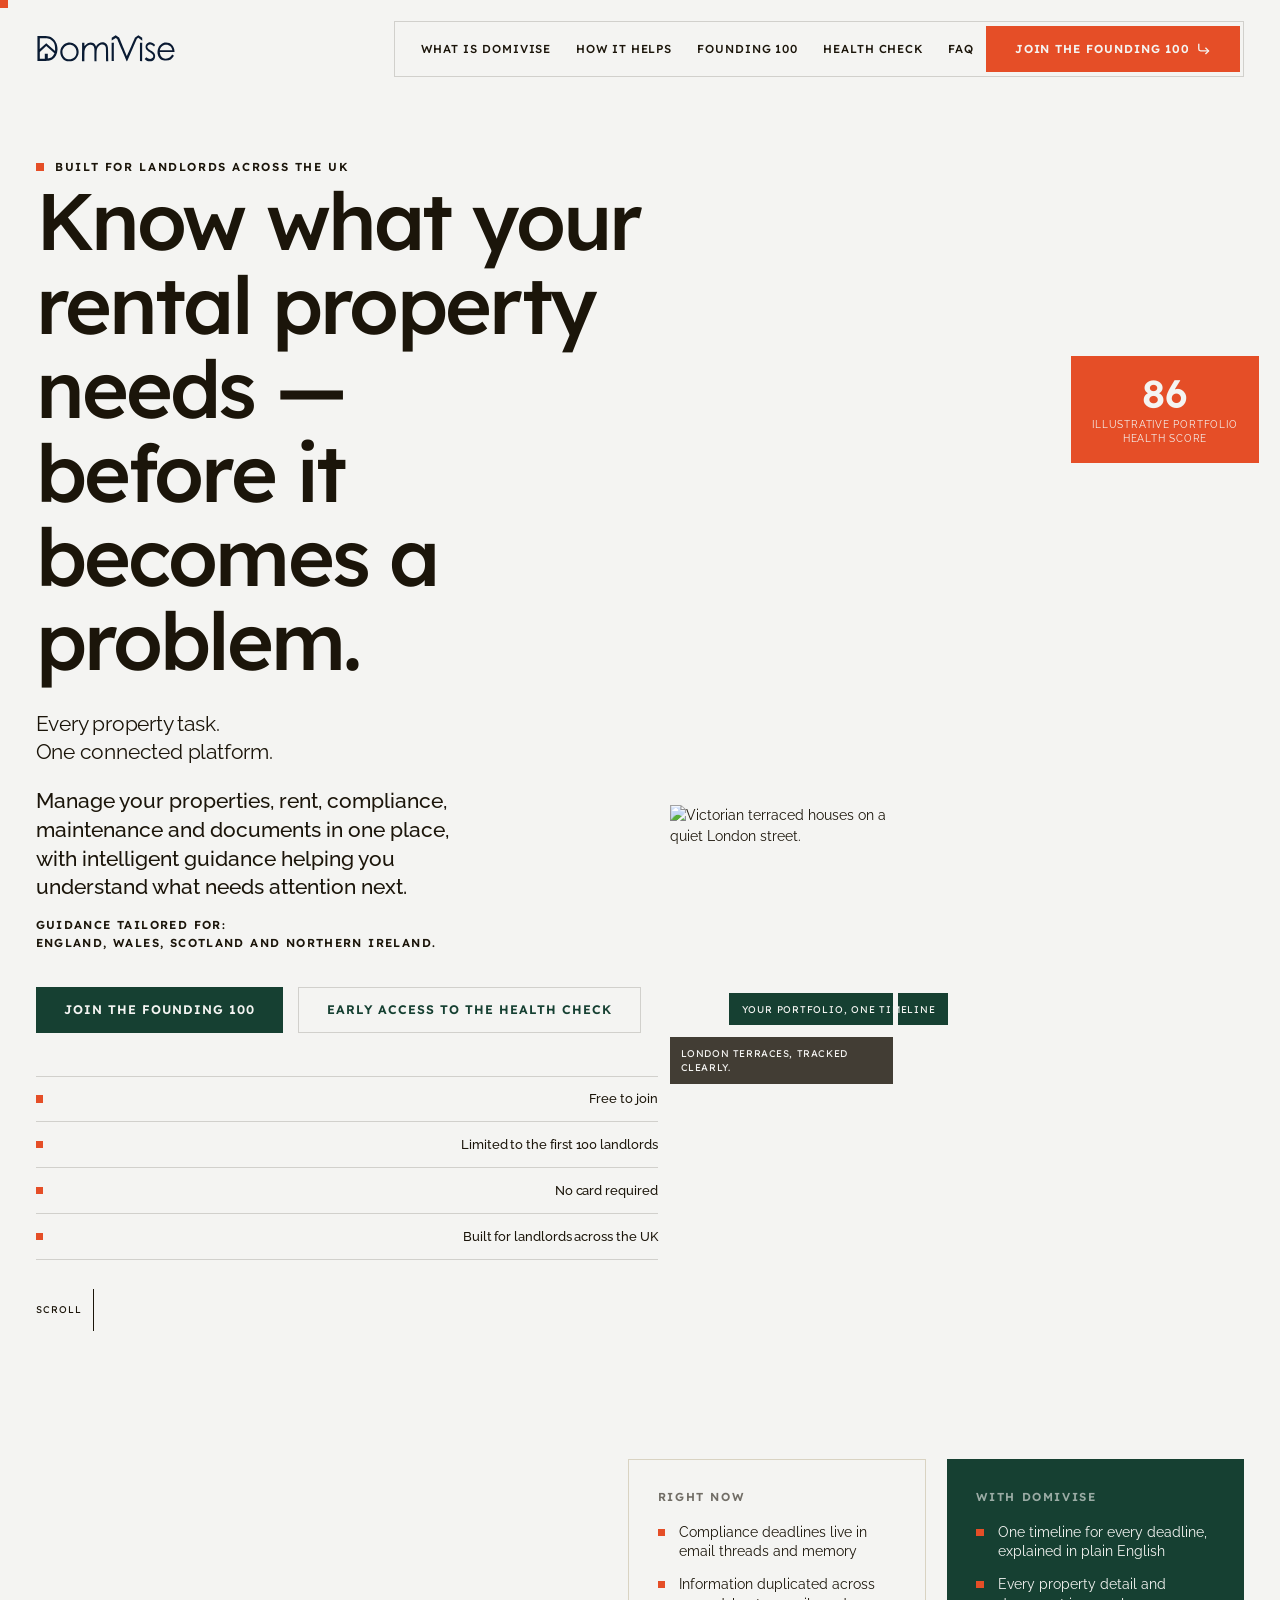
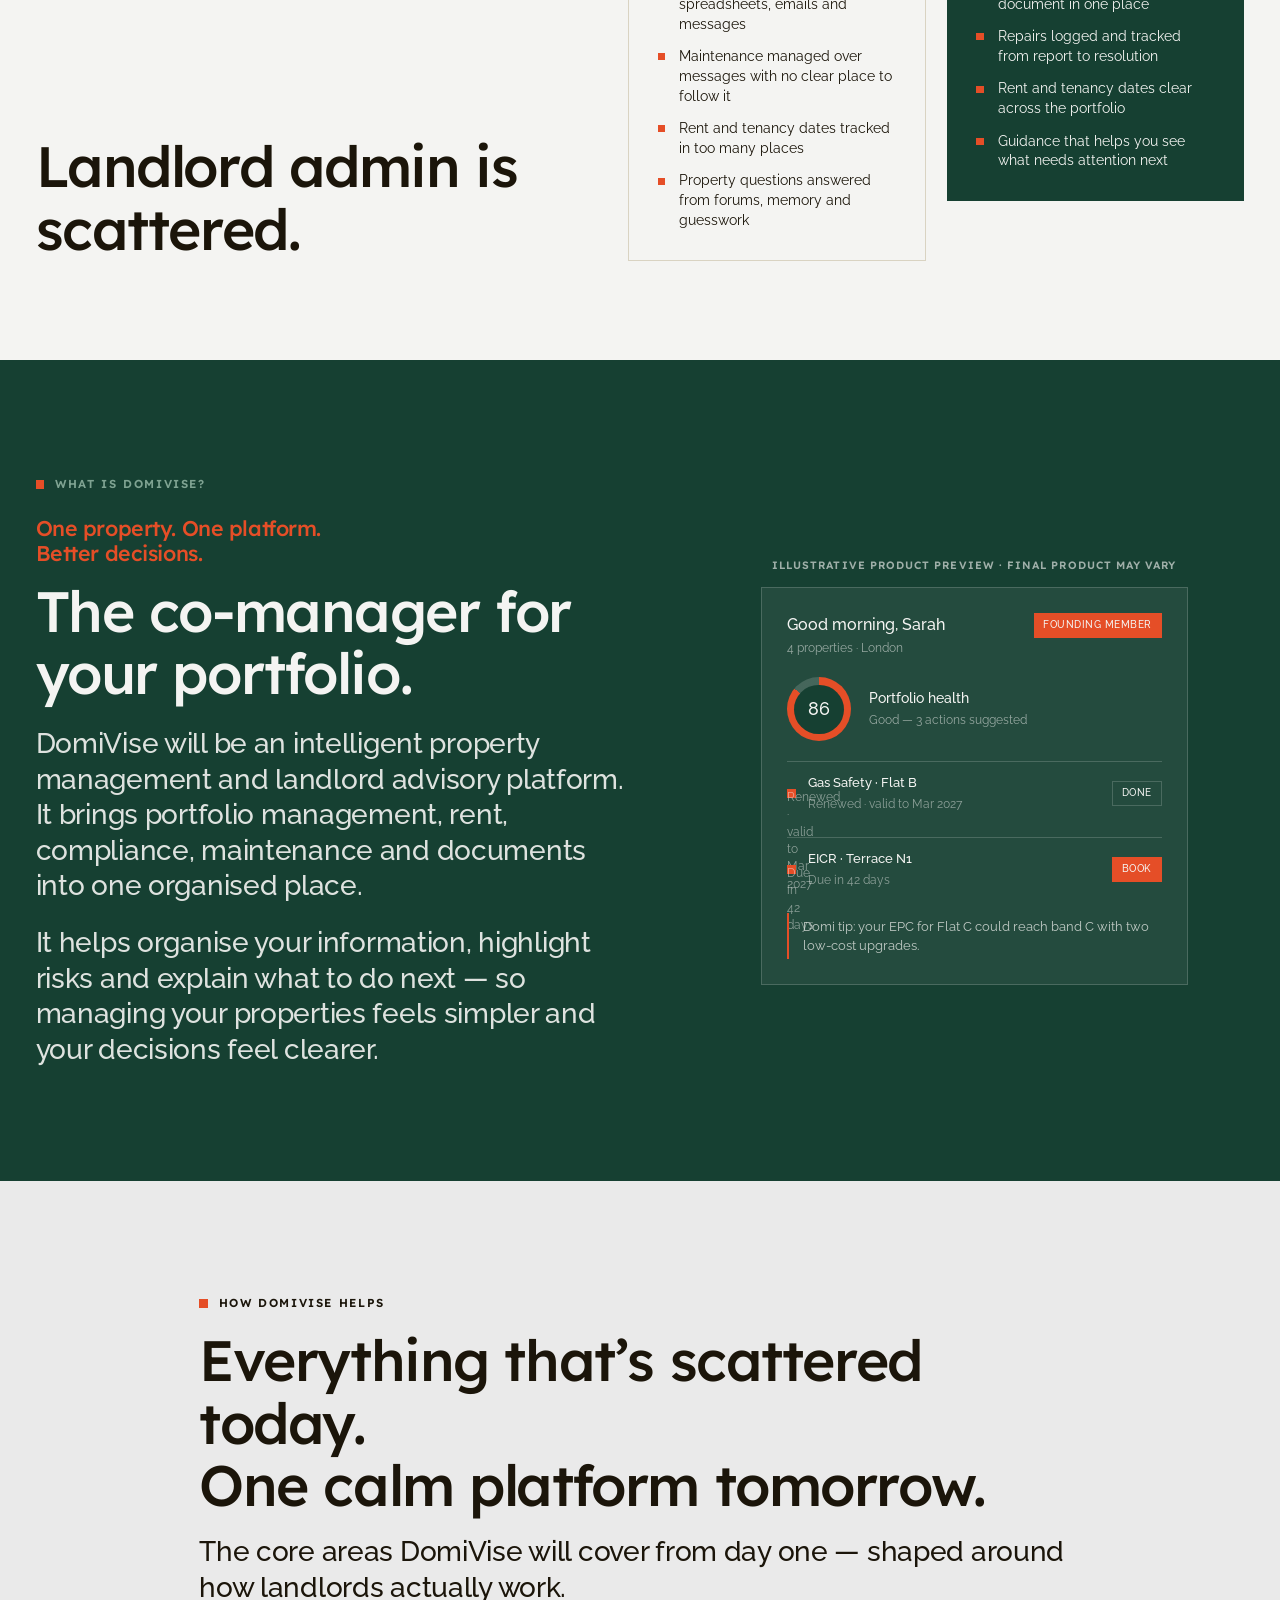
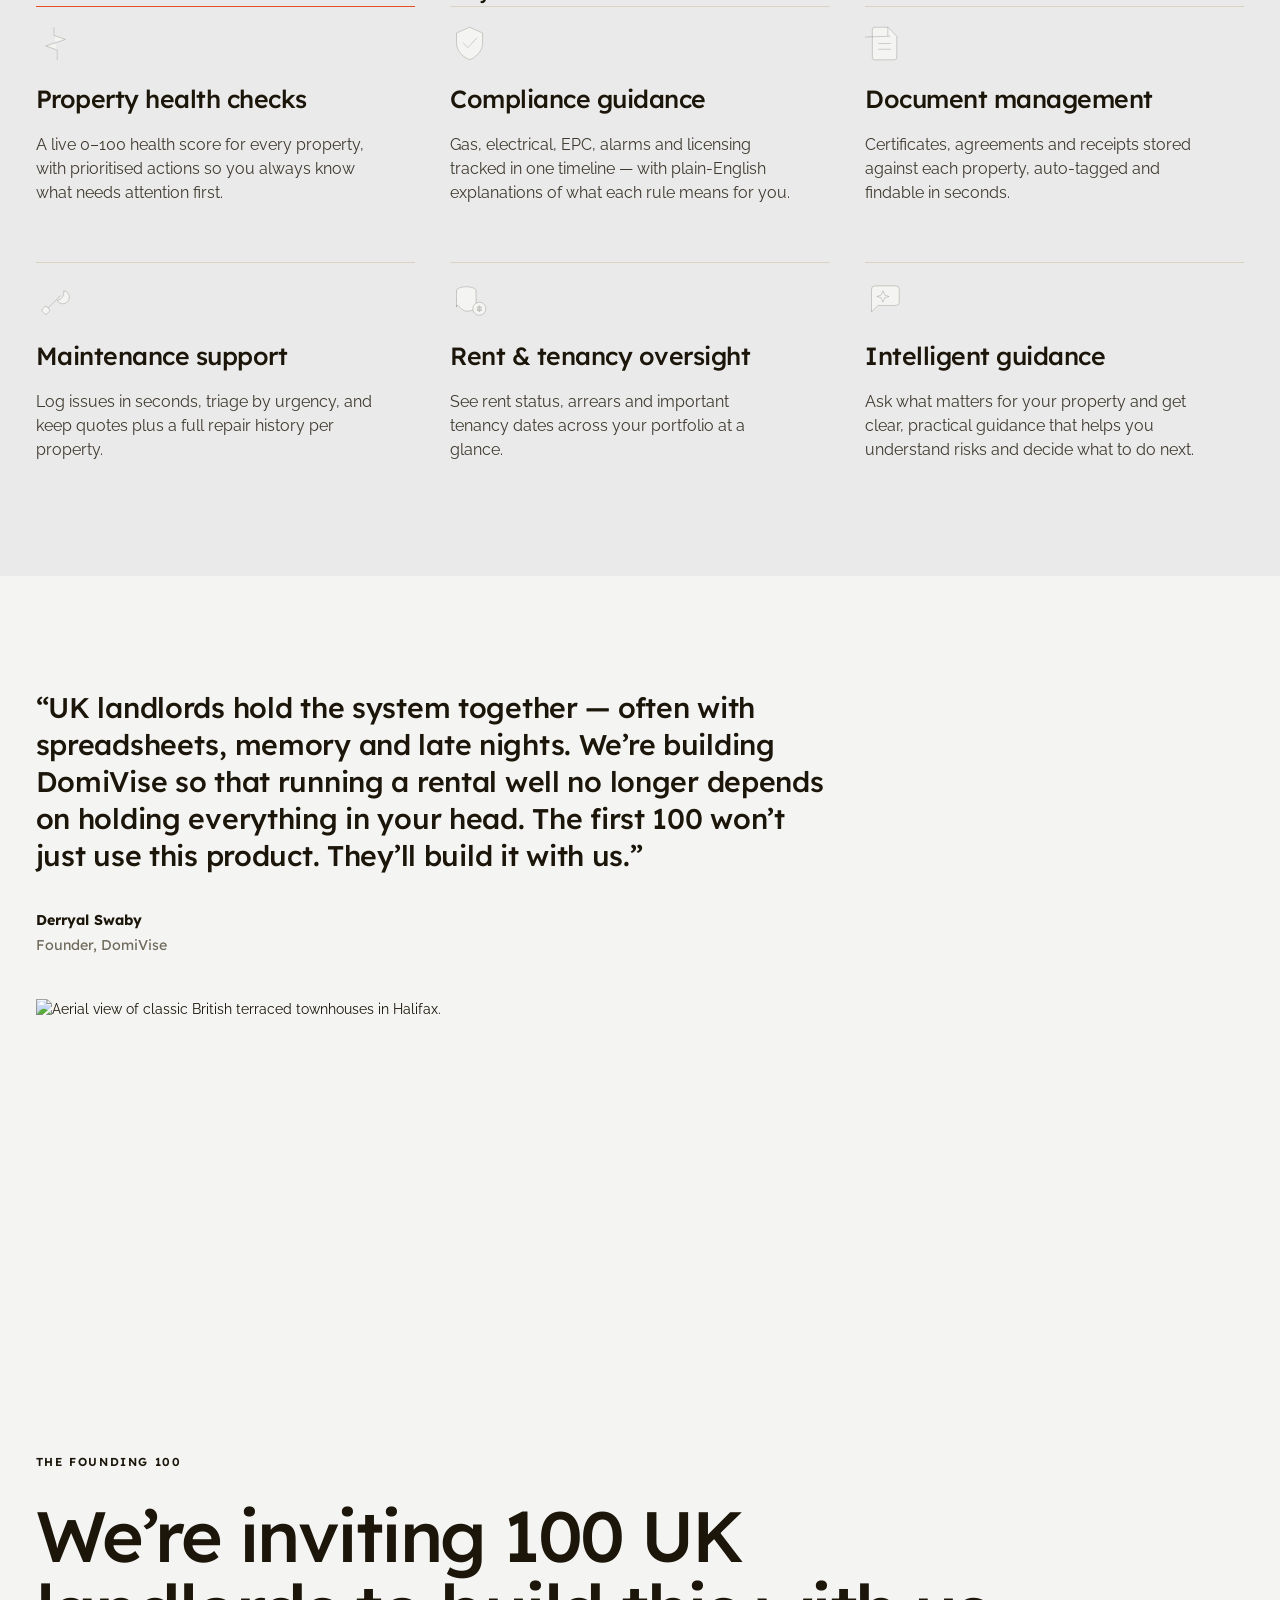
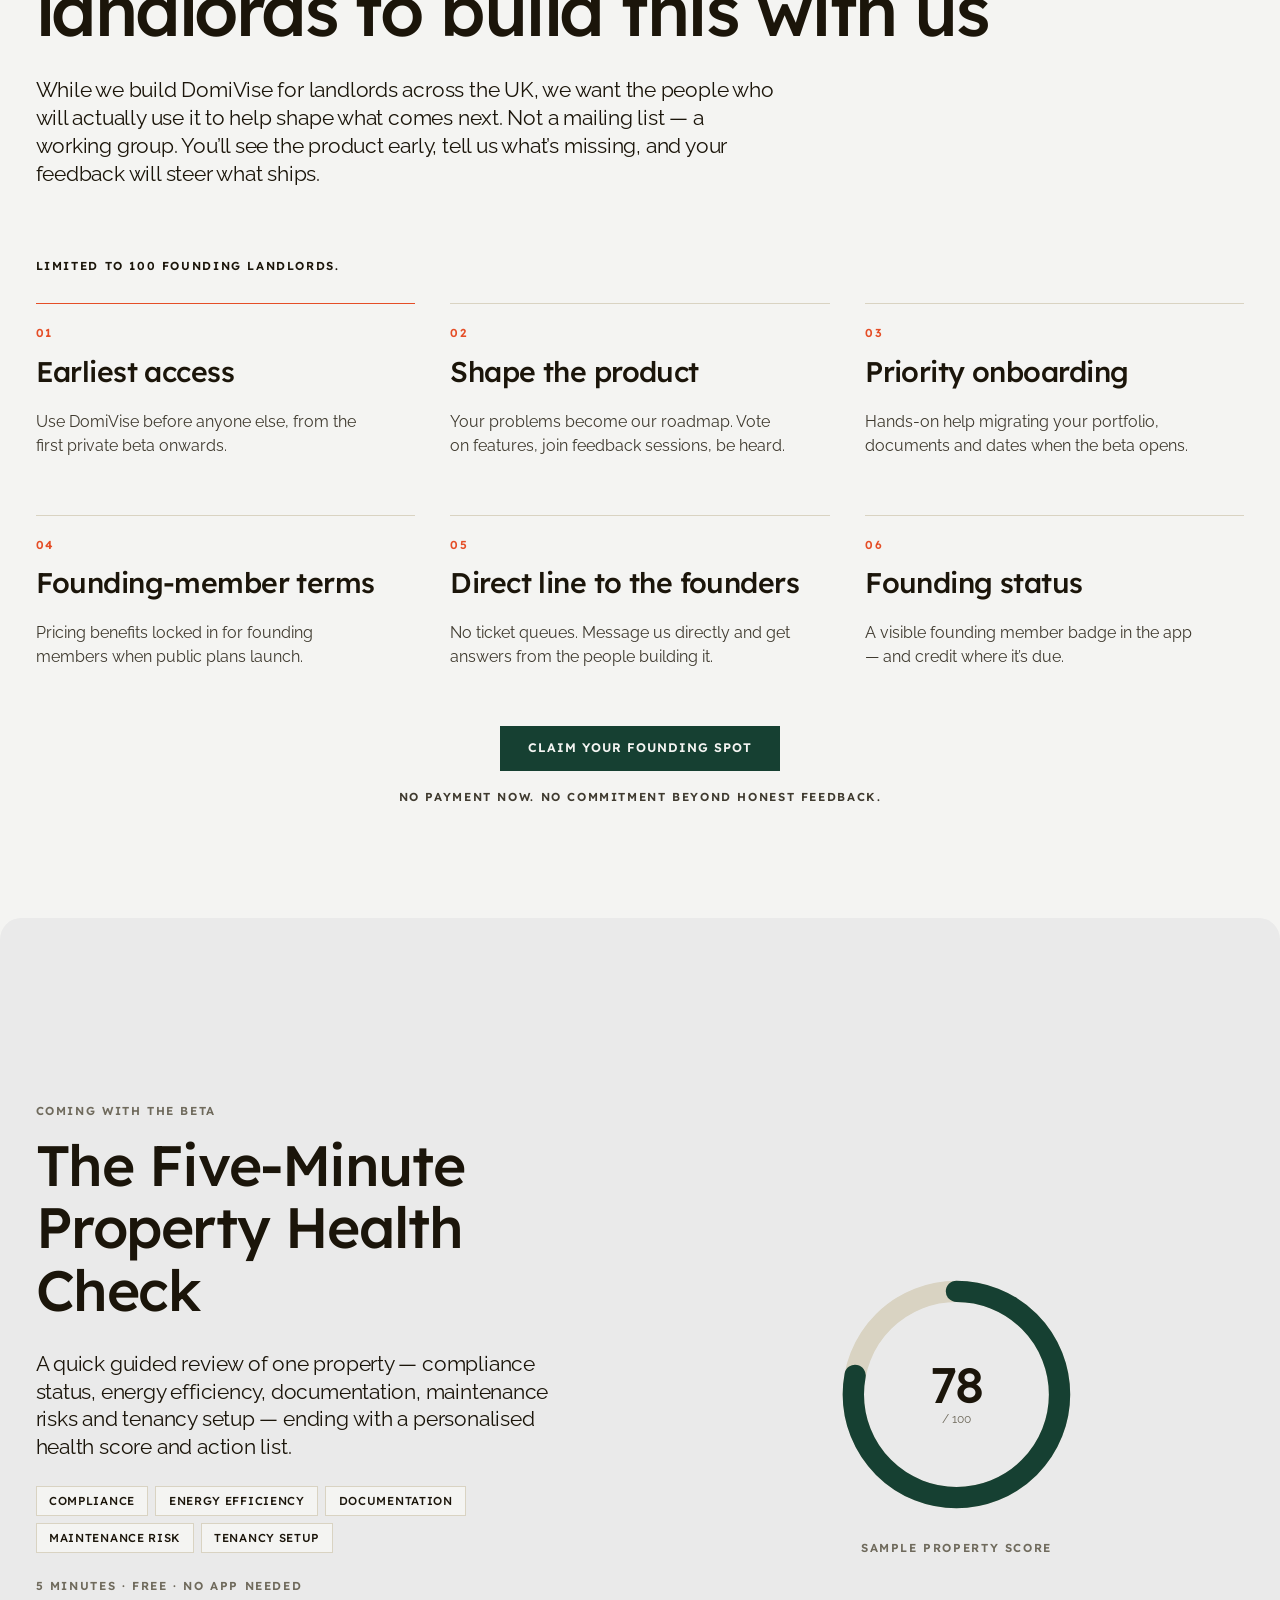
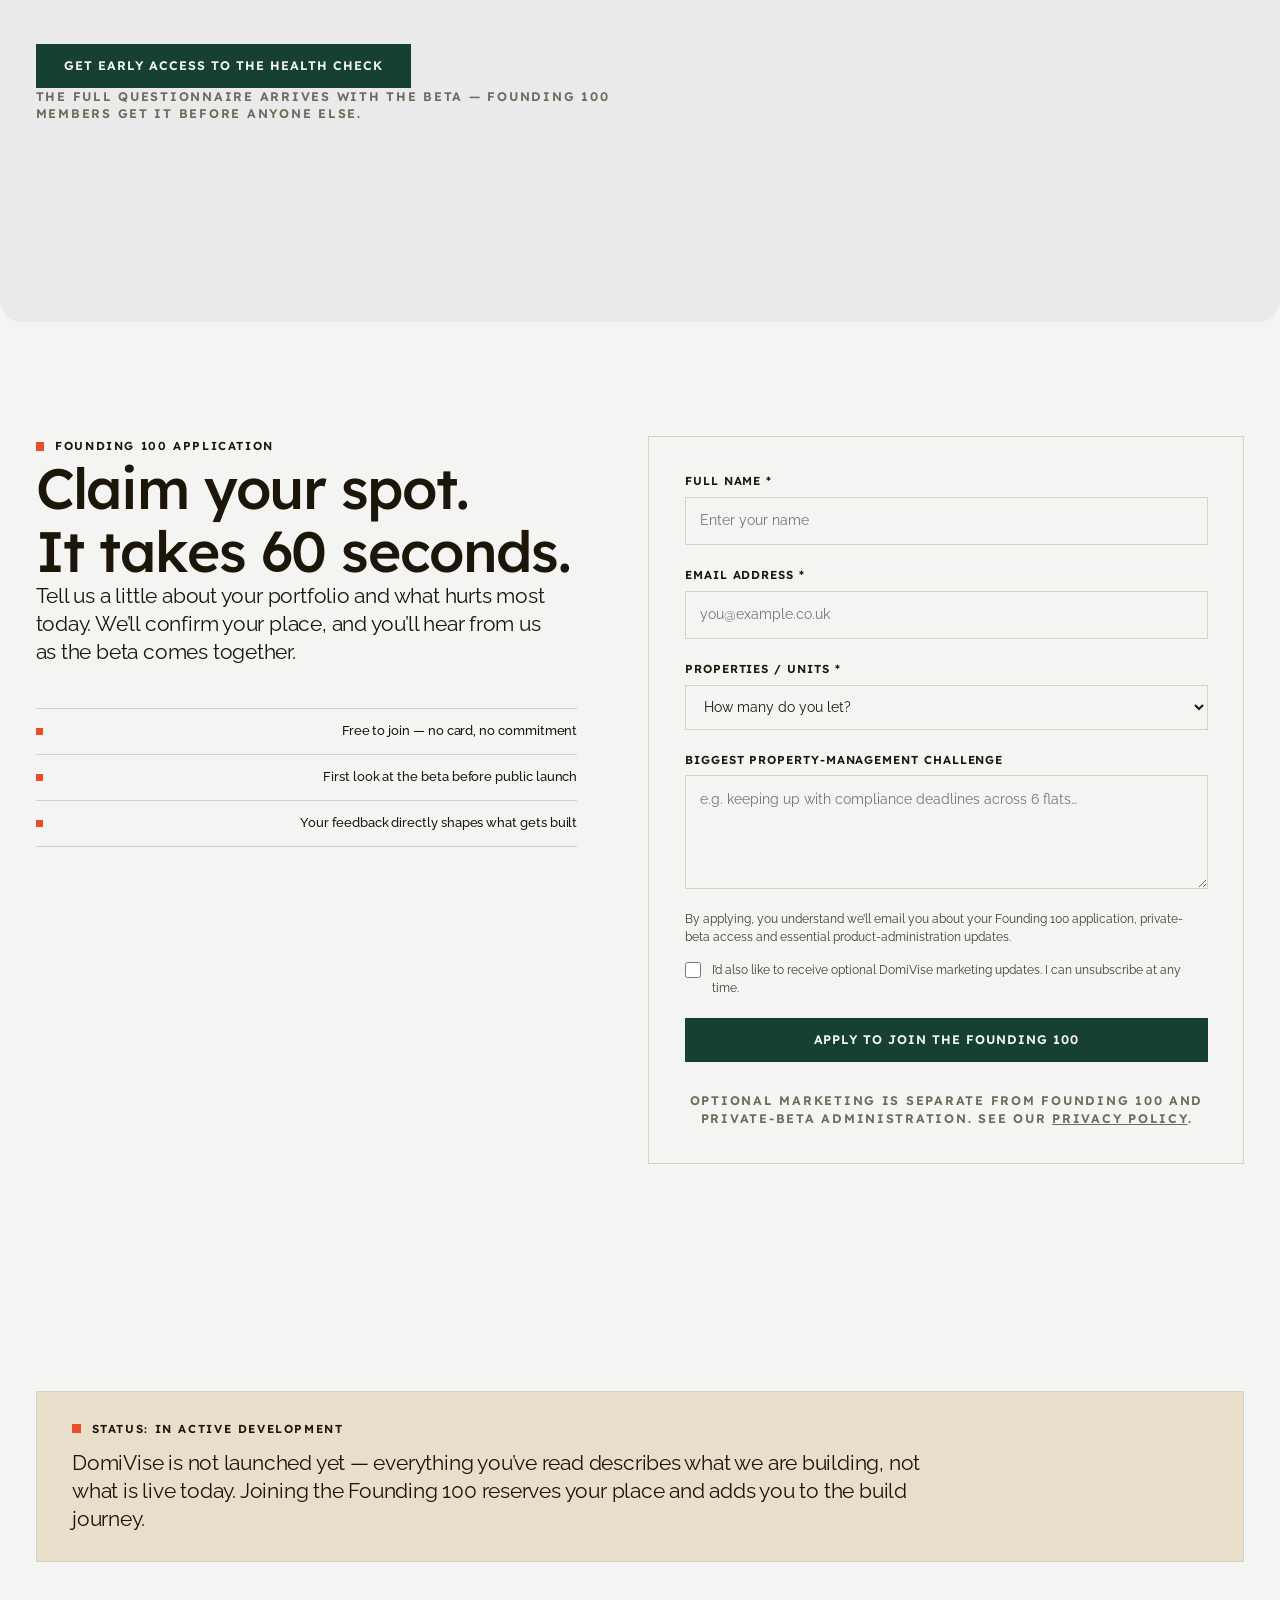
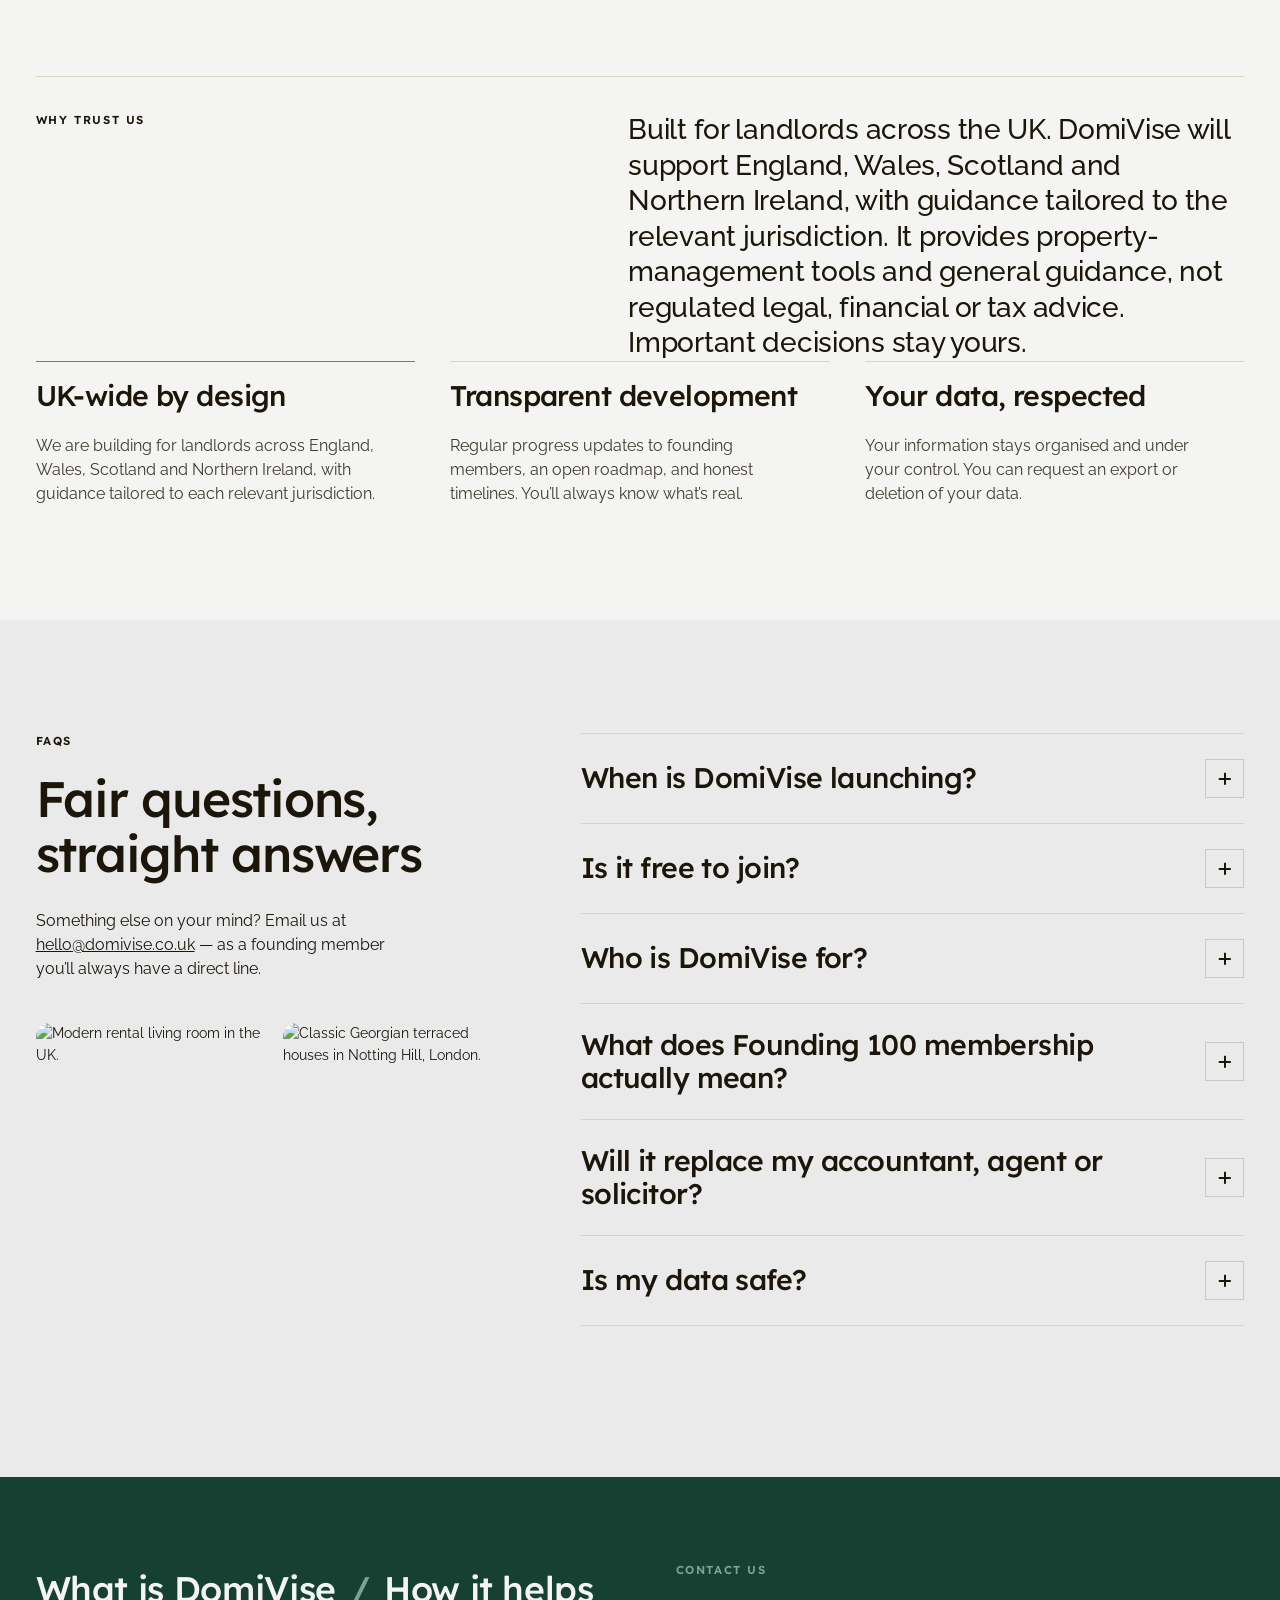
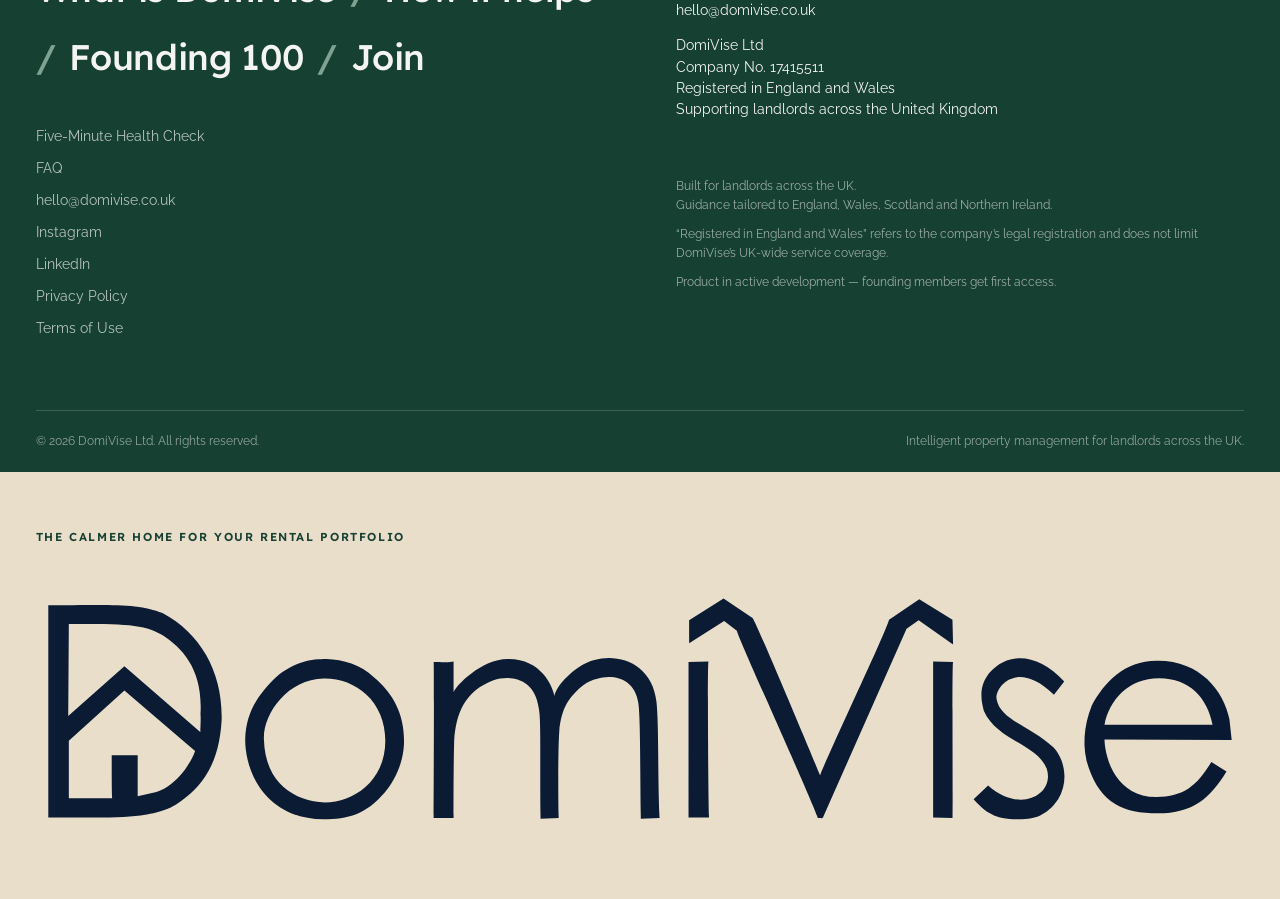
==== commit 37d93abc: "Add Supabase-backed content admin" ====
--- a/index.html
+++ b/index.html
@@ -473,6 +473,8 @@
 
   </main>
 
+  <script src="js/supabase-config.js" defer></script>
+  <script src="js/content.js" defer></script>
   <script src="js/layout.js" defer></script>
   <script src="js/main.js" defer></script>
   <script src="js/domivise.js" defer></script>
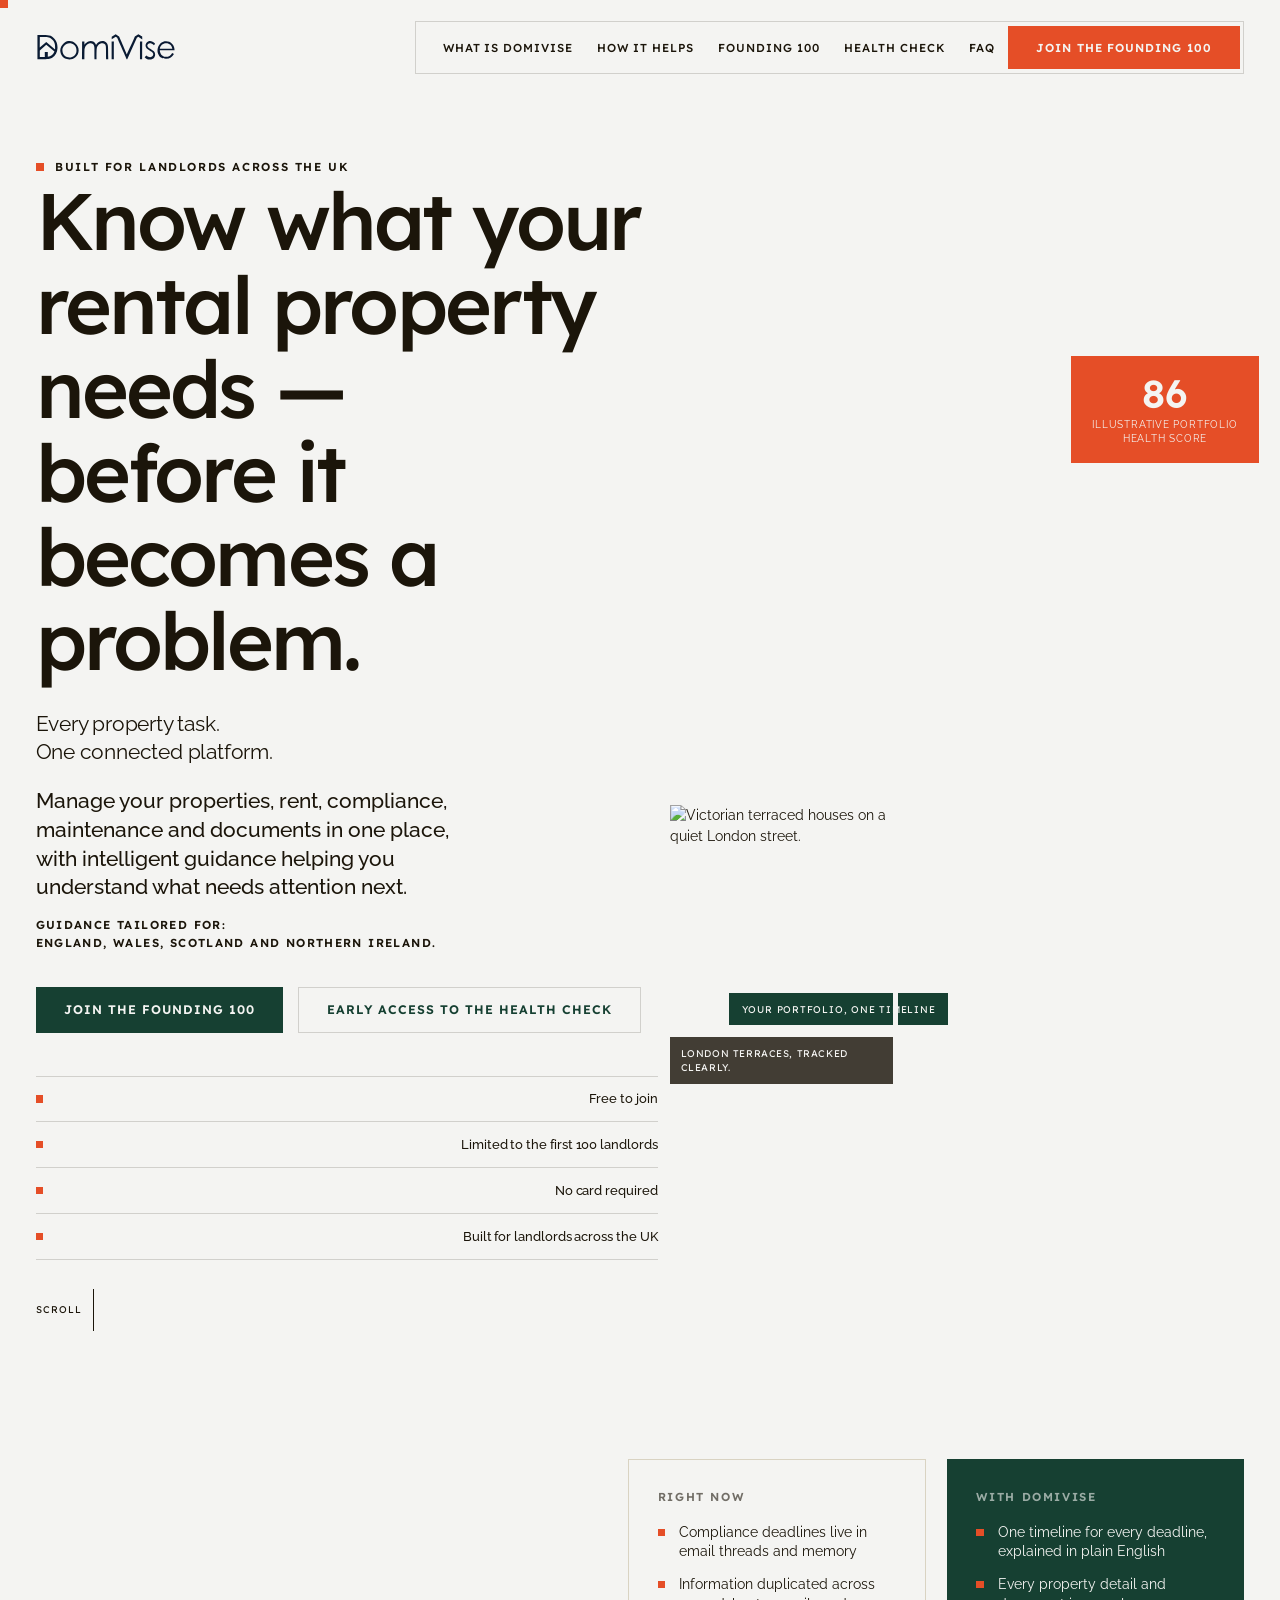
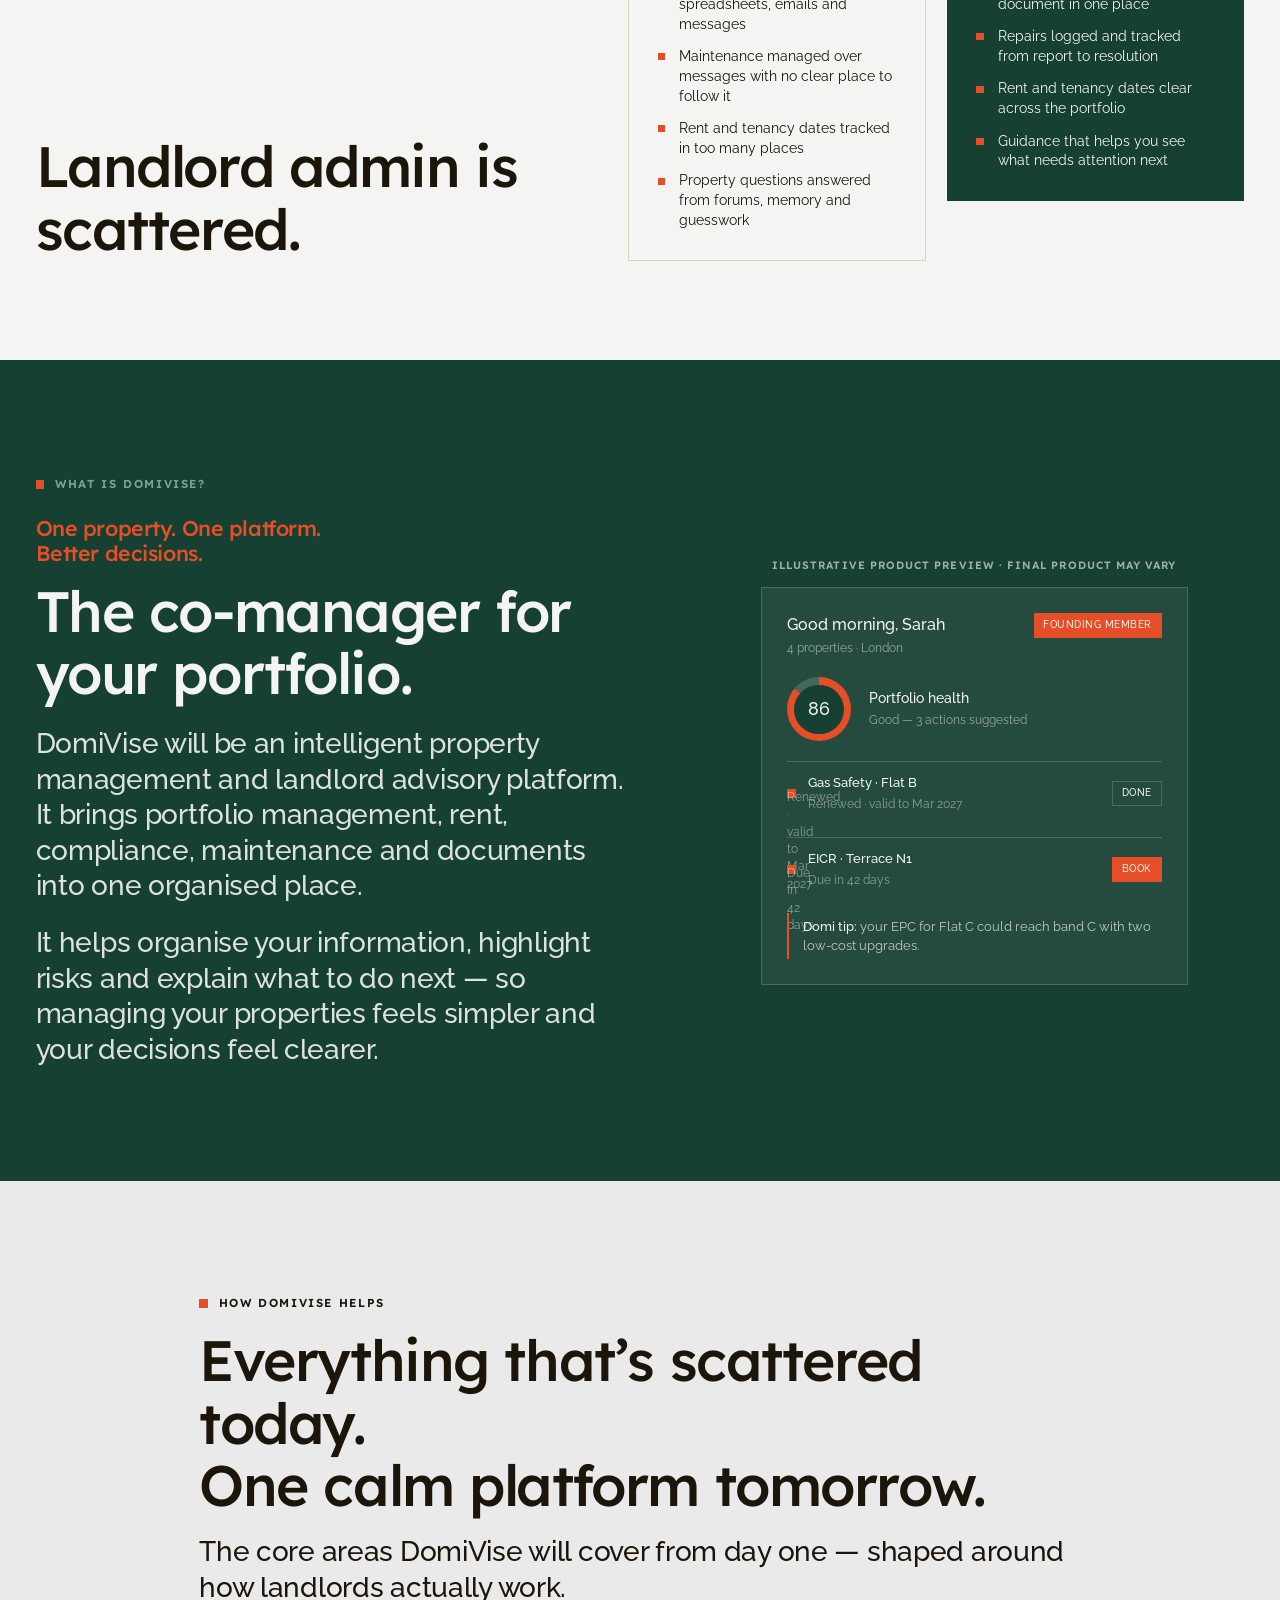
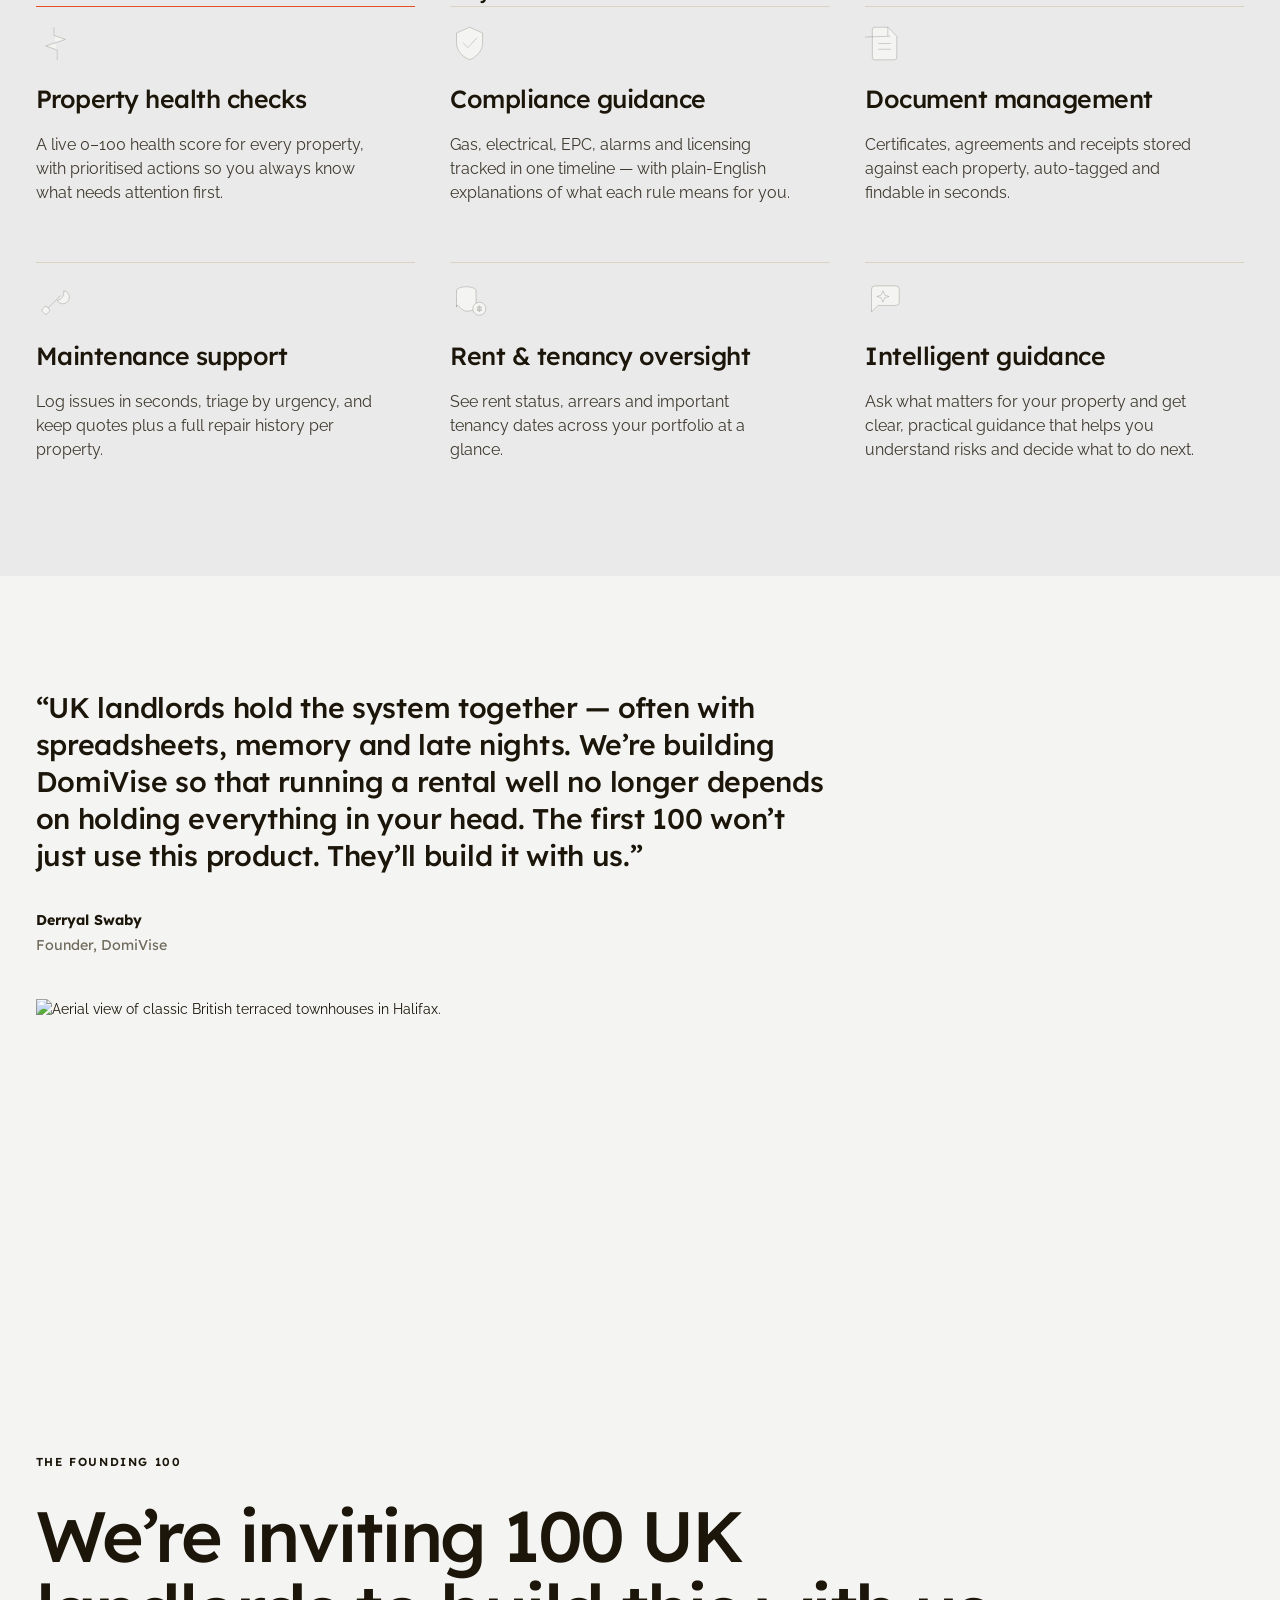
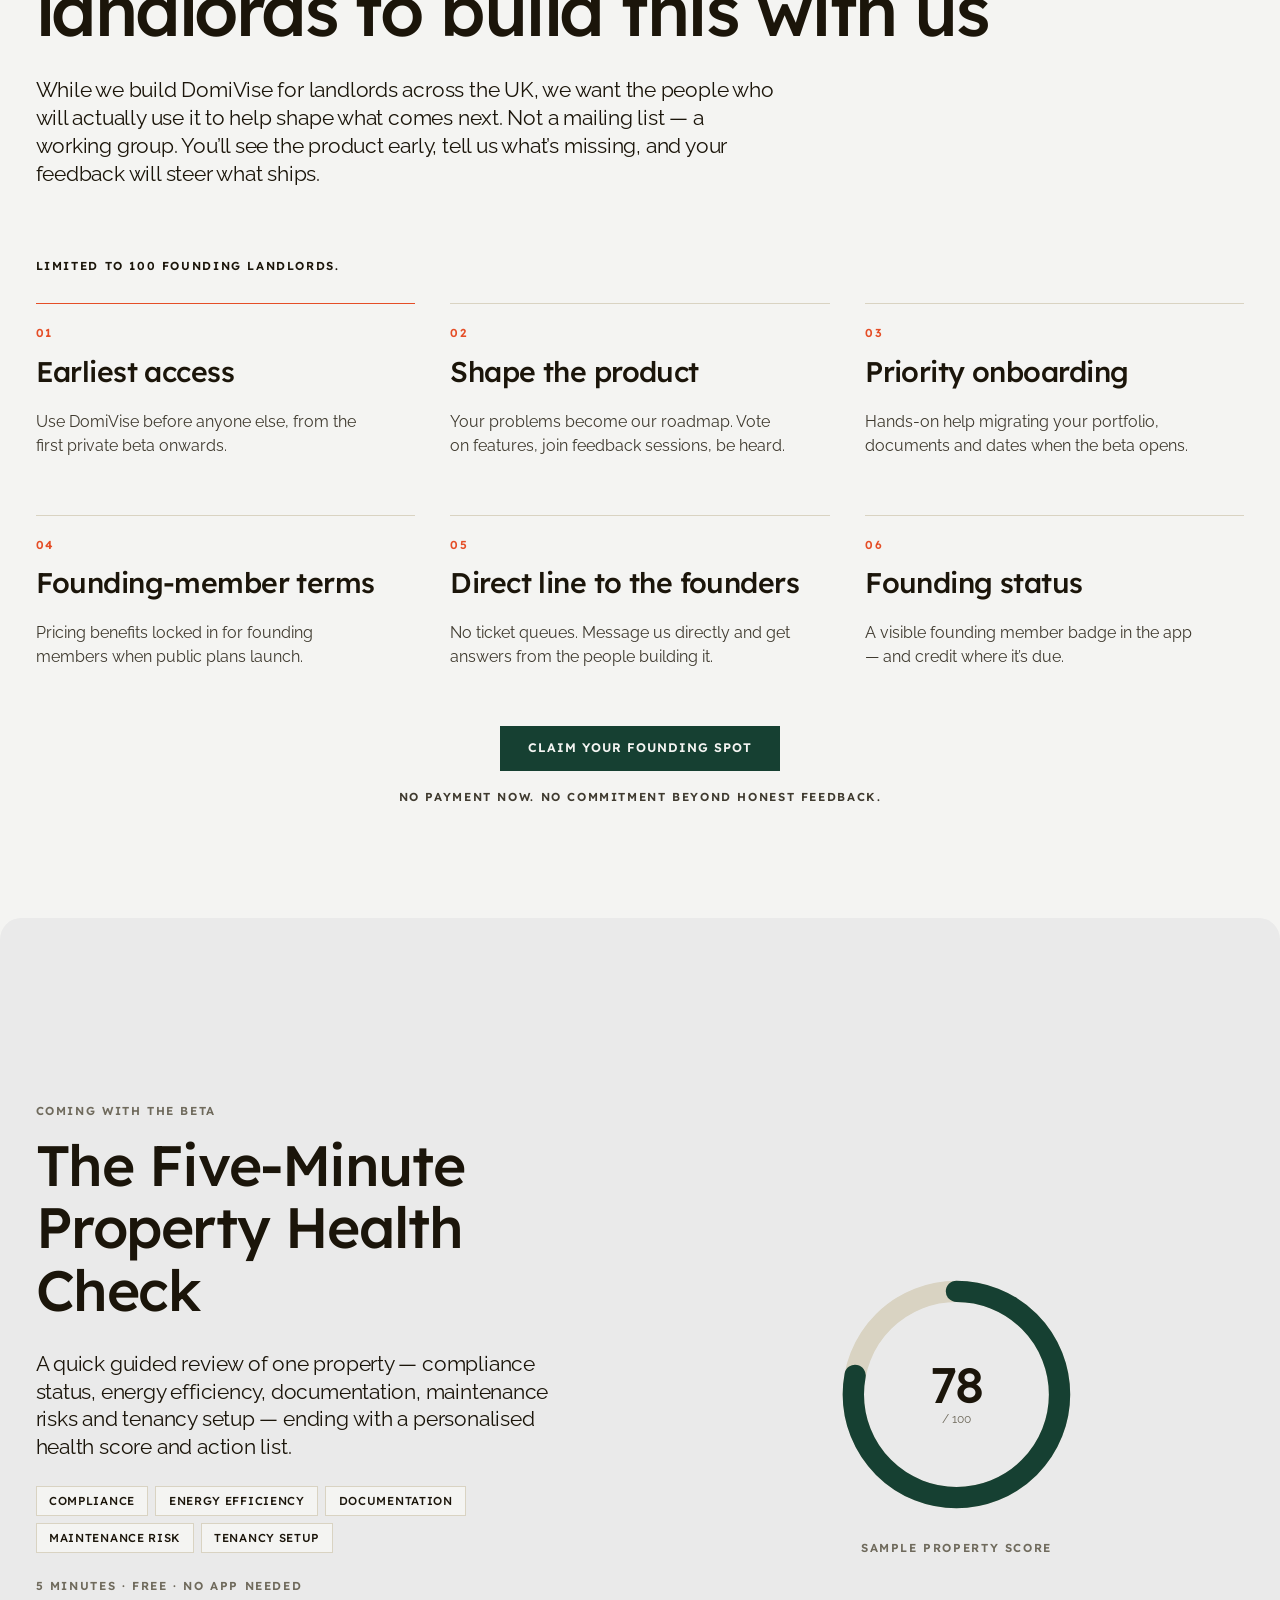
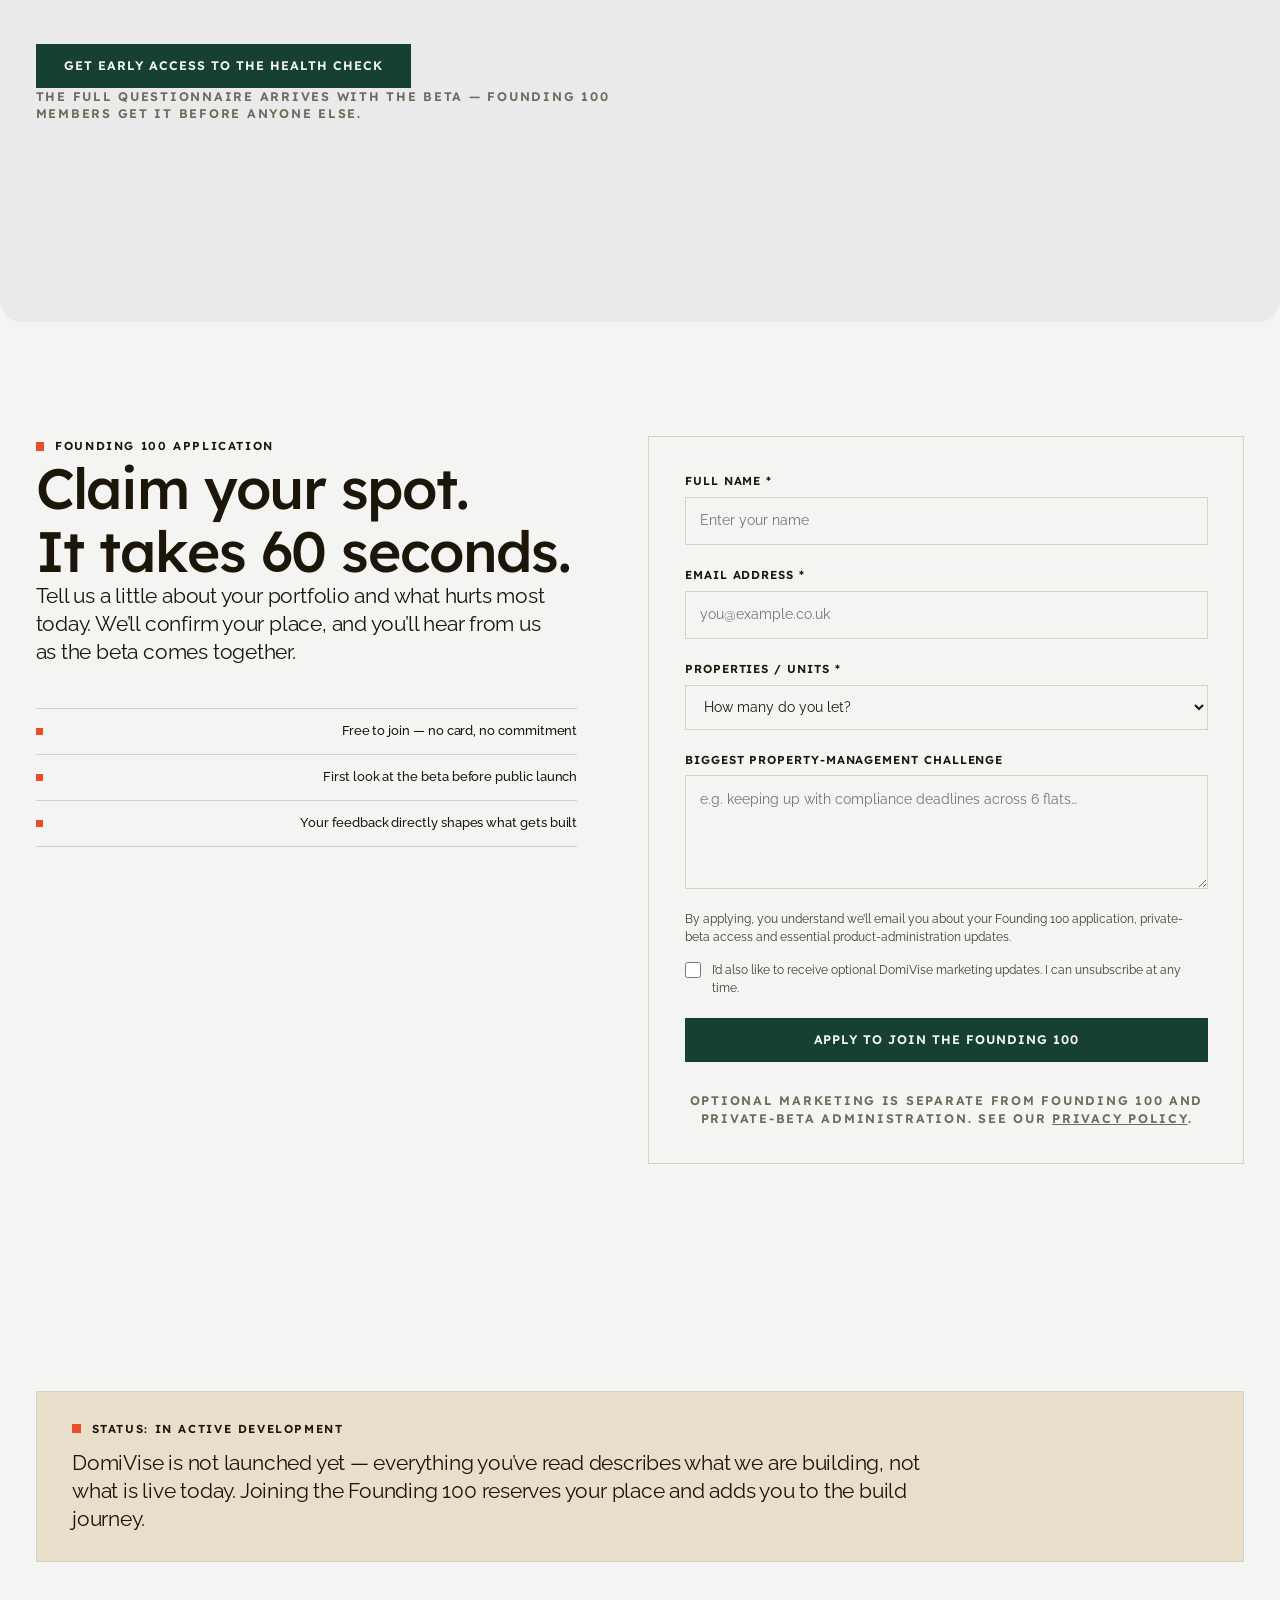
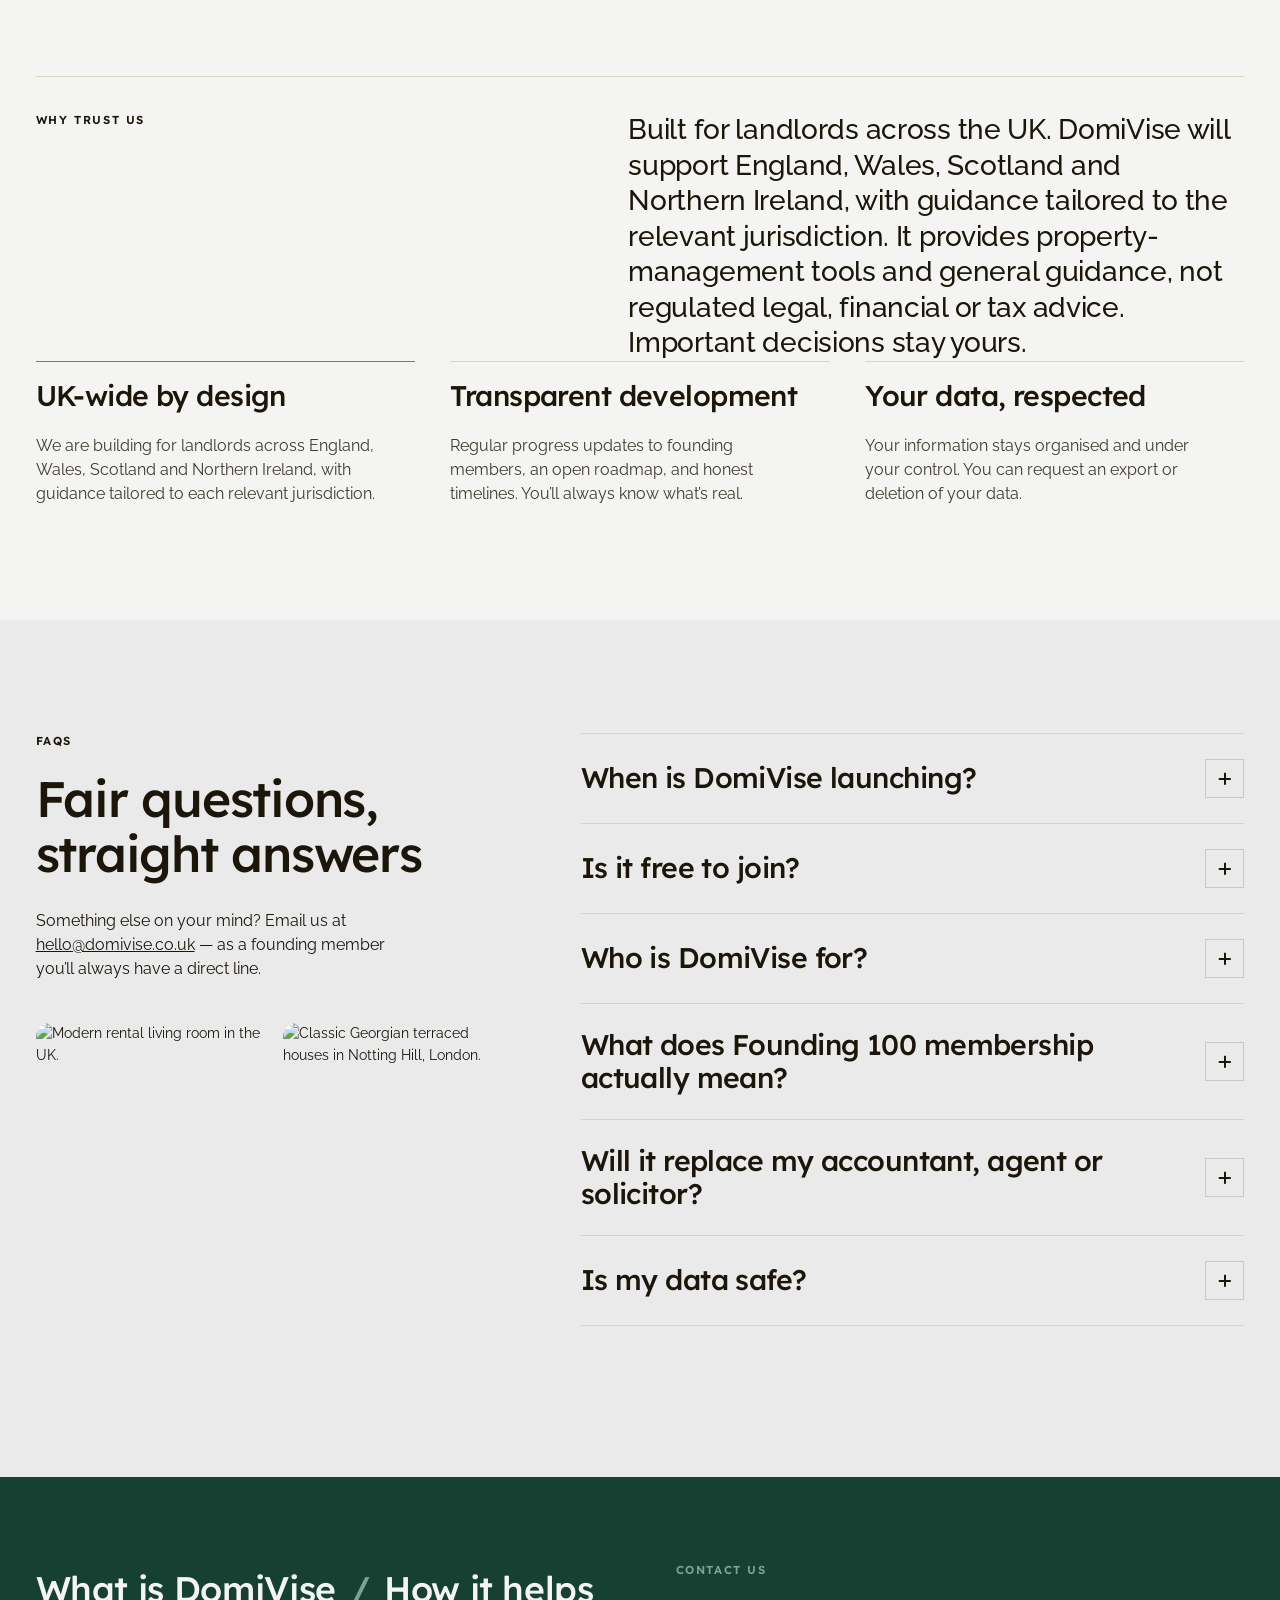
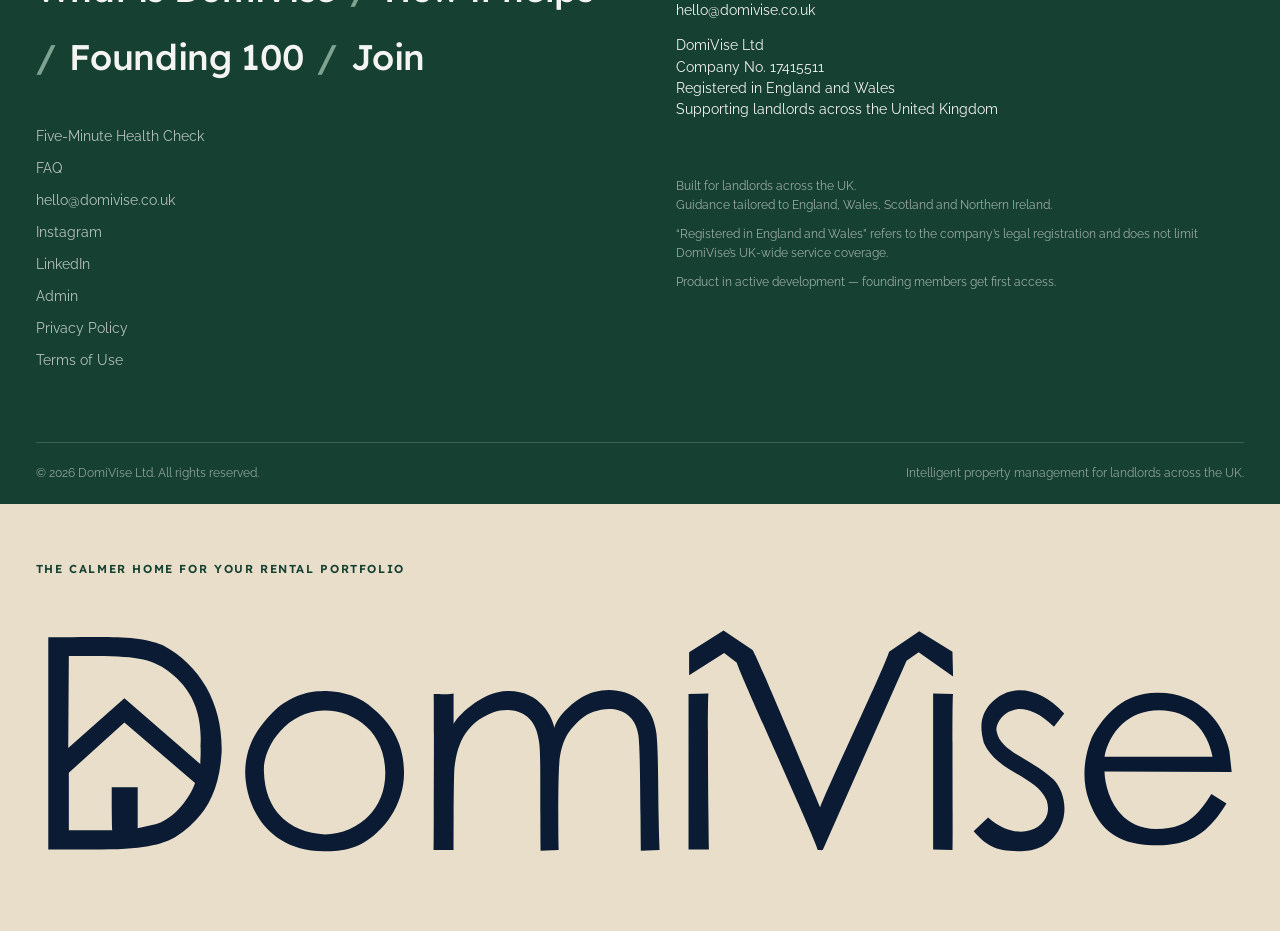
==== commit 2557b4bd: "Fix admin audit findings" ====
--- a/index.html
+++ b/index.html
@@ -21,6 +21,7 @@
   <meta name="twitter:title" content="DomiVise | Intelligent Property Management for Landlords Across the UK" />
   <meta name="twitter:description" content="Every property task. One connected platform. Built for landlords across the UK." />
   <meta name="twitter:image" content="https://domivise.co.uk/img/social-preview.png" />
+  <meta name="twitter:image:alt" content="DomiVise branded preview: Know what your rental property needs before it becomes a problem." />
   <link rel="preconnect" href="https://fonts.googleapis.com" />
   <link rel="preconnect" href="https://fonts.gstatic.com" crossorigin />
   <link rel="preconnect" href="https://cdnjs.cloudflare.com" crossorigin />
